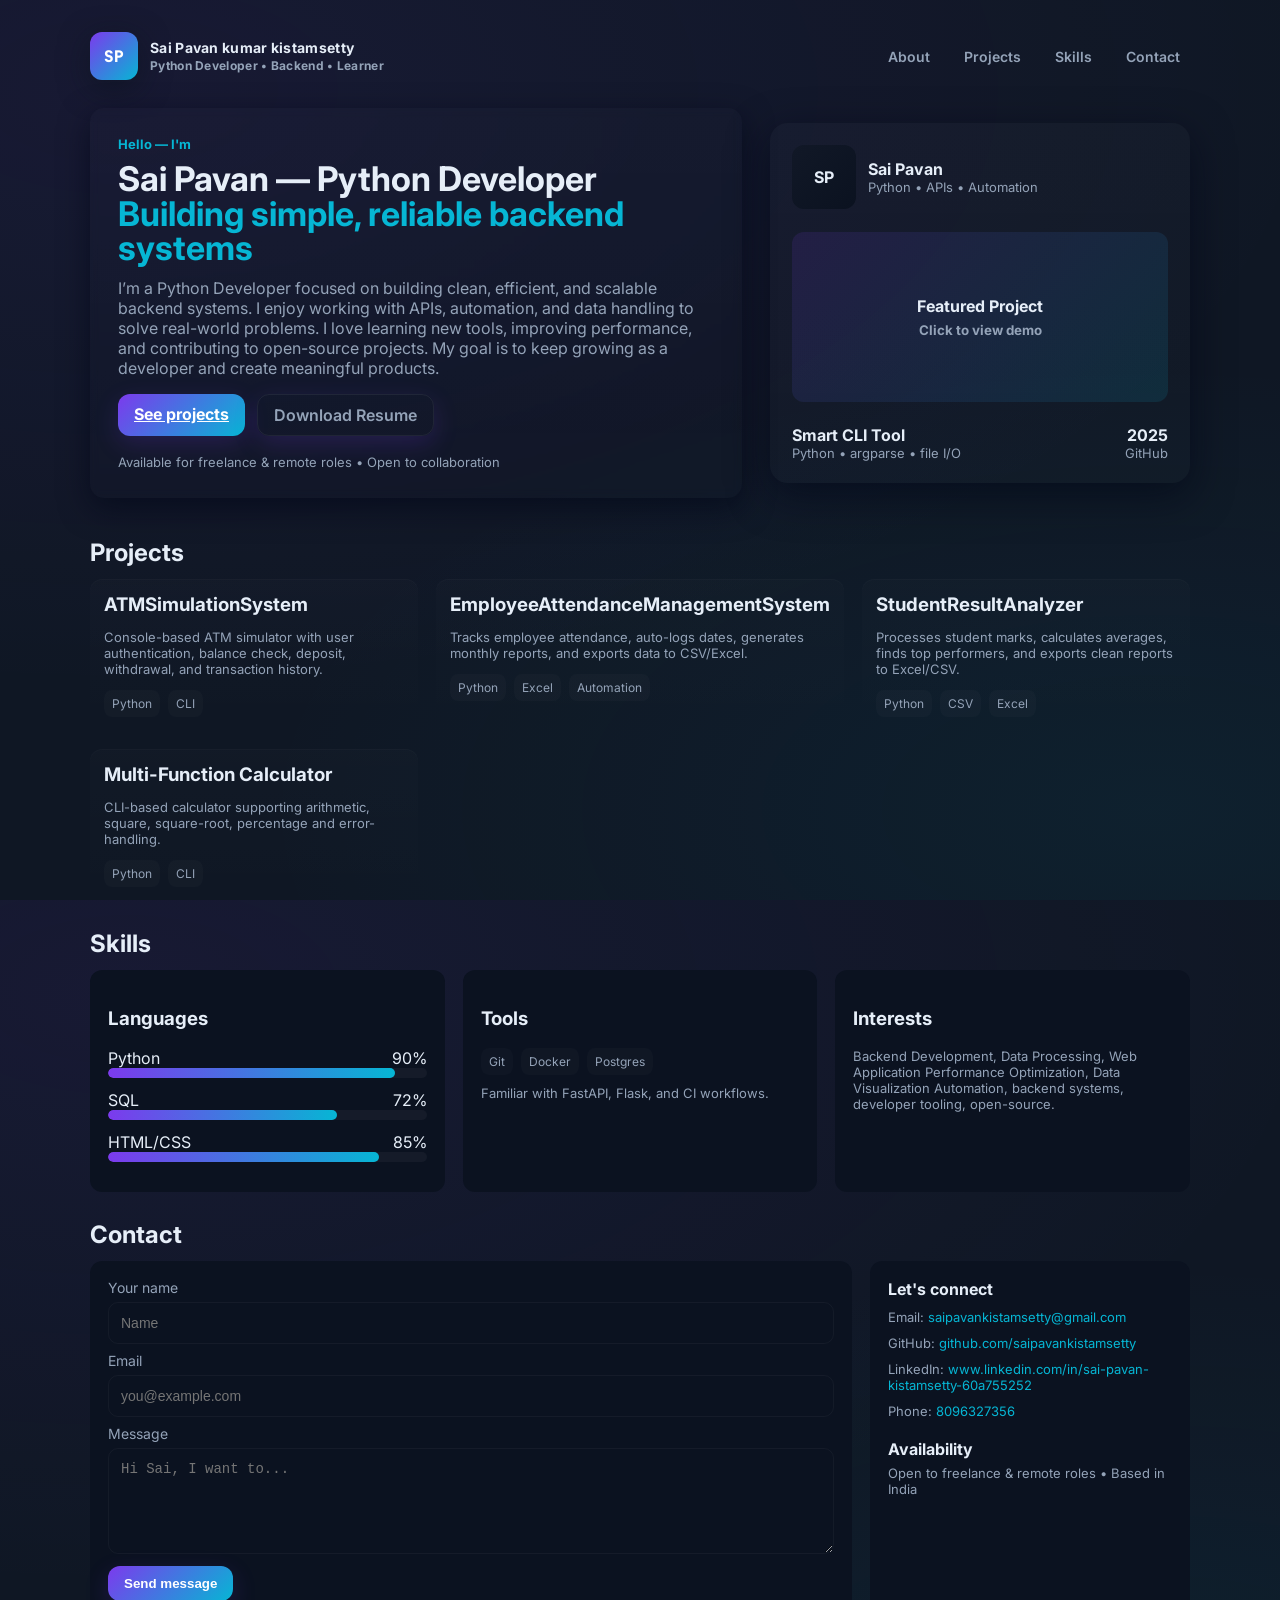
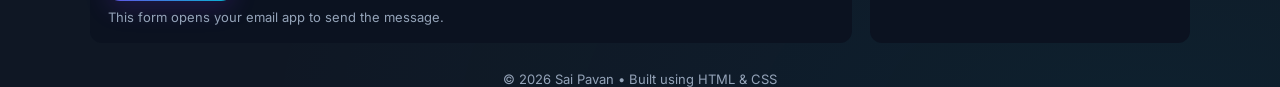
==== index.html @ 2e0694ed "Add files via upload" ====
<!doctype html>
<html lang="en">
<head>
  <meta charset="utf-8" />
  <meta name="viewport" content="width=device-width, initial-scale=1" />
  <title>Sai Pavan kumar kistamsetty — Portfolio</title>
  <meta name="description" content="Portfolio of Sai Pavan — Python developer. Clean, modern one-page HTML/CSS site." />
  <link rel="preconnect" href="https://fonts.googleapis.com">
  <link rel="preconnect" href="https://fonts.gstatic.com" crossorigin>
  <link href="https://fonts.googleapis.com/css2?family=Inter:wght@300;400;600;800&family=JetBrains+Mono:wght@400;700&display=swap" rel="stylesheet">

  <style>
    :root{
      --bg:#0f1724; /* deep navy */
      --card:#0b1220;
      --glass: rgba(255,255,255,0.04);
      --muted: #94a3b8;
      --accent1: #7c3aed; /* purple */
      --accent2: #06b6d4; /* teal */
      --accent-gradient: linear-gradient(135deg,var(--accent1),var(--accent2));
      --radius: 14px;
      --maxw: 1100px;
    }

    *{box-sizing:border-box}
    html,body{height:100%}
    body{
      margin:0;
      font-family: 'Inter', system-ui, -apple-system, 'Segoe UI', Roboto, 'Helvetica Neue', Arial;
      background: radial-gradient(1200px 600px at 10% 10%, rgba(124,58,237,0.08), transparent),
                  radial-gradient(900px 450px at 90% 90%, rgba(6,182,212,0.06), transparent),
                  var(--bg);
      color:#e6eef8;
      -webkit-font-smoothing:antialiased;
      -moz-osx-font-smoothing:grayscale;
      padding:32px 20px;
      display:flex;
      justify-content:center;
    }

    .container{
      width:100%;
      max-width:var(--maxw);
    }

    header{
      display:flex;
      justify-content:space-between;
      align-items:center;
      gap:16px;
      margin-bottom:28px;
    }
    .brand{
      display:flex;align-items:center;gap:12px;font-weight:700;letter-spacing:0.3px;
    }
    .logo{
      width:48px;height:48px;border-radius:12px;background:var(--accent-gradient);
      display:grid;place-items:center;font-weight:800;color:white;
      font-family:'JetBrains Mono';box-shadow:0 8px 30px rgba(12,18,28,0.6);
    }

    nav{display:flex;gap:14px;align-items:center}
    nav a{
      color:var(--muted);text-decoration:none;font-weight:600;font-size:14px;
      padding:8px 10px;border-radius:10px;
    }
    nav a:hover{color:white;background:linear-gradient(180deg, rgba(255,255,255,0.02), rgba(255,255,255,0.01))}

    .hero{
      display:grid;grid-template-columns: 1fr 420px;gap:28px;align-items:center;margin-bottom:40px;
    }

    .hero-left{
      background: linear-gradient(180deg, rgba(255,255,255,0.01), transparent);
      padding:28px;border-radius:var(--radius);backdrop-filter: blur(4px);
      box-shadow: 0 10px 30px rgba(2,6,23,0.6);
    }
    .eyebrow{color:var(--accent2);font-weight:700;font-size:13px;margin-bottom:10px}
    h1{font-size:34px;margin:6px 0 12px;line-height:1.02}
    p.lead{color:var(--muted);margin:0 0 16px}

    .cta{display:flex;gap:12px;margin-top:16px}
    .btn{
      padding:10px 16px;border-radius:12px;border:0;cursor:pointer;font-weight:700;
      background:var(--accent-gradient);color:white;box-shadow:0 8px 24px rgba(124,58,237,0.18);
    }
    .btn.ghost{
      background:transparent;
      border:1px solid rgba(255,255,255,0.06);
      color:var(--muted);
      font-weight:600;
      text-decoration:none;
      display:inline-flex;
      align-items:center;
      justify-content:center;
    }

    /* hero-right: 3D card */
    .card{
      height:360px;border-radius:18px;
      background:linear-gradient(180deg, rgba(255,255,255,0.02), rgba(255,255,255,0.01));
      position:relative;overflow:hidden;padding:22px;
      display:flex;flex-direction:column;justify-content:space-between;
      box-shadow:0 12px 40px rgba(2,6,23,0.6);
      transform-style:preserve-3d;
      transition:transform 0.15s ease-out;
      will-change: transform;
      transform-origin:center;
    }
    .card .top{display:flex;gap:12px;align-items:center}
    .avatar{
      width:64px;height:64px;border-radius:12px;
      background:linear-gradient(135deg,#111827,#0b1220);
      display:grid;place-items:center;font-weight:700
    }
    .small{color:var(--muted);font-size:13px}

    .card .project-thumb{
      height:170px;border-radius:12px;
      background:linear-gradient(135deg, rgba(124,58,237,0.12), rgba(6,182,212,0.12));
      display:flex;align-items:center;justify-content:center;flex-direction:column;font-weight:700;
      cursor:pointer;
    }
    .card .info{display:flex;justify-content:space-between;gap:12px;align-items:center}

    .grid{
      display:grid;grid-template-columns:repeat(3,1fr);gap:18px;margin-bottom:28px
    }
    .panel{background:var(--card);padding:18px;border-radius:12px}
    .projects .project{border-radius:12px;padding:14px;background:linear-gradient(180deg, rgba(255,255,255,0.01), transparent);box-shadow:inset 0 1px 0 rgba(255,255,255,0.02)}
    .project h3{margin:0 0 8px}
    .tags{display:flex;gap:8px;flex-wrap:wrap}
    .tag{padding:6px 8px;border-radius:8px;font-size:12px;background:rgba(255,255,255,0.02);color:var(--muted)}

    .skill{margin-bottom:12px}
    .bar{height:10px;background:rgba(255,255,255,0.04);border-radius:999px;overflow:hidden}
    .bar > span{display:block;height:100%;border-radius:999px;background:linear-gradient(90deg,var(--accent1),var(--accent2));}

    form input, form textarea{
      width:100%;
      padding:12px;
      border-radius:10px;
      background:transparent;
      border:1px solid rgba(255,255,255,0.04);
      color:inherit;font-size:14px
    }
    form label{display:block;margin-bottom:6px;color:var(--muted);font-size:14px}
    form button{margin-top:8px}

    footer{margin-top:22px;color:var(--muted);font-size:13px;text-align:center}

    @media (max-width:980px){
      .hero{grid-template-columns:1fr;}
      .grid{grid-template-columns:repeat(2,1fr)}
    }
    @media (max-width:640px){
      .container{padding:0 6px}
      .grid{grid-template-columns:1fr}
      nav{display:none}
      h1{font-size:28px}
      .card{height:300px}
    }
  </style>
</head>
<body>
  <div class="container">
    <header>
      <div class="brand">
        <div class="logo">SP</div>
        <div>
          <div style="font-size:14px">Sai Pavan kumar kistamsetty</div>
          <div style="font-size:12px;color:var(--muted);margin-top:2px">Python Developer • Backend • Learner</div>
        </div>
      </div>

      <nav>
        <a href="#about">About</a>
        <a href="#projects">Projects</a>
        <a href="#skills">Skills</a>
        <a href="#contact">Contact</a>
      </nav>
    </header>

    <!-- HERO -->
    <section class="hero">
      <div class="hero-left">
        <div class="eyebrow">Hello — I'm</div>
        <h1>
          Sai Pavan — Python Developer<br>
          <span style="color:var(--accent2);font-weight:700">Building simple, reliable backend systems</span>
        </h1>
        <p class="lead">
          I’m a Python Developer focused on building clean, efficient, and scalable backend systems. I enjoy working with APIs, automation, and data handling to solve real-world problems. I love learning new tools, improving performance, and contributing to open-source projects. My goal is to keep growing as a developer and create meaningful products.
        </p>

        <div class="cta">
          <a class="btn" href="#projects">See projects</a>
          <a class="btn ghost" href="resume.pdf" download>Download Resume</a>
        </div>

        <div style="margin-top:18px;color:var(--muted);font-size:13px">
          Available for freelance & remote roles • Open to collaboration
        </div>
      </div> 

      <div class="card" id="parallaxCard" aria-hidden="false">
        <div class="top">
          <div class="avatar">SP</div>
          <div>
            <div style="font-weight:700">Sai Pavan</div>
            <div class="small">Python • APIs • Automation</div>
          </div>
        </div>

        <div class="project-thumb" id="projectThumb">
          Featured Project
          <small style="display:block;margin-top:6px;color:var(--muted)">Click to view demo</small>
        </div>

        <div class="info">
          <div>
            <div style="font-weight:700">Smart CLI Tool</div>
            <div class="small">Python • argparse • file I/O</div>
          </div>
          <div style="text-align:right">
            <div style="font-weight:700">2025</div>
            <div class="small">GitHub</div>
          </div>
        </div>
      </div>
    </section>

    <!-- Projects -->
    <section id="projects" class="projects">
      <h2 style="margin-bottom:12px">Projects</h2>

      <div class="grid">
        <div class="panel project">
          <h3>ATMSimulationSystem</h3>
          <p class="small">
            Console-based ATM simulator with user authentication, balance check, deposit,
            withdrawal, and transaction history.
          </p>
          <div class="tags" style="margin-top:10px">
            <span class="tag">Python</span>
            <span class="tag">CLI</span>
          </div>
        </div>

        <div class="panel project">
          <h3>EmployeeAttendanceManagementSystem</h3>
          <p class="small">
            Tracks employee attendance, auto-logs dates, generates monthly reports,
            and exports data to CSV/Excel.
          </p>
          <div class="tags" style="margin-top:10px">
            <span class="tag">Python</span>
            <span class="tag">Excel</span>
            <span class="tag">Automation</span>
          </div>
        </div>

        <div class="panel project">
          <h3>StudentResultAnalyzer</h3>
          <p class="small">
            Processes student marks, calculates averages, finds top performers,
            and exports clean reports to Excel/CSV.
          </p>
          <div class="tags" style="margin-top:10px">
            <span class="tag">Python</span>
            <span class="tag">CSV</span>
            <span class="tag">Excel</span>
          </div>
        </div>

        <div class="panel project">
          <h3>Multi-Function Calculator</h3>
          <p class="small">
            CLI-based calculator supporting arithmetic, square, square-root,
            percentage and error-handling.
          </p>
          <div class="tags" style="margin-top:10px">
            <span class="tag">Python</span>
            <span class="tag">CLI</span>
          </div>
        </div>
      </div>
    </section>

    <!-- Skills -->
    <section id="skills" style="margin-bottom:20px">
      <h2 style="margin-bottom:12px">Skills</h2>
      <div class="grid" style="grid-template-columns: 1fr 1fr 1fr;">
        <div class="panel">
          <h3>Languages</h3>
          <div style="margin-top:10px">
            <div class="skill">
              <div style="display:flex;justify-content:space-between">
                <div>Python</div><div>90%</div>
              </div>
              <div class="bar"><span style="width:90%"></span></div>
            </div>
            <div class="skill">
              <div style="display:flex;justify-content:space-between">
                <div>SQL</div><div>72%</div>
              </div>
              <div class="bar"><span style="width:72%"></span></div>
            </div>
            <div class="skill">
              <div style="display:flex;justify-content:space-between">
                <div>HTML/CSS</div><div>85%</div>
              </div>
              <div class="bar"><span style="width:85%"></span></div>
            </div>
          </div>
        </div>

        <div class="panel">
          <h3>Tools</h3>
          <div style="margin-top:10px">
            <div class="tags">
              <span class="tag">Git</span>
              <span class="tag">Docker</span>
              <span class="tag">Postgres</span>
            </div>
            <div style="margin-top:10px" class="small">
              Familiar with FastAPI, Flask, and CI workflows.
            </div>
          </div>
        </div>

        <div class="panel">
          <h3>Interests</h3>
          <p class="small">
            Backend Development, Data Processing, Web Application Performance Optimization,
            Data Visualization Automation, backend systems, developer tooling, open-source.
          </p>
        </div>
      </div>
    </section>

    <!-- Contact -->
    <section id="contact">
      <h2 style="margin-bottom:12px">Contact</h2>
      <div class="grid" style="grid-template-columns: 1fr 320px;">
        <div class="panel">
          <form onsubmit="handleContact(event)">
            <label for="name">Your name</label>
            <input id="name" placeholder="Name" required />

            <label for="email" style="margin-top:8px">Email</label>
            <input id="email" type="email" placeholder="you@example.com" required />

            <label for="message" style="margin-top:8px">Message</label>
            <textarea id="message" rows="5" placeholder="Hi Sai, I want to..." required></textarea>

            <button class="btn" type="submit">Send message</button>
            <div id="note" style="margin-top:8px;color:var(--muted);font-size:13px">
              This form opens your email app to send the message.
            </div>
          </form>
        </div>

        <div class="panel" style="display:flex;flex-direction:column;gap:10px;align-items:flex-start">
          <div style="font-weight:700">Let's connect</div>

          <div class="small">
            Email:
            <a id="emailLink" href="mailto:saipavankistamsetty@gmail.com" style="color:var(--accent2);text-decoration:none">
              saipavankistamsetty@gmail.com
            </a>
          </div>

          <div class="small">
            GitHub:
            <a href="https://github.com/saipavankistamsetty" target="_blank" rel="noopener" style="color:var(--accent2);text-decoration:none">
              github.com/saipavankistamsetty
            </a>
          </div>

          <div class="small">
            LinkedIn:
            <a href="https://www.linkedin.com/in/sai-pavan-kistamsetty-60a755252"
               target="_blank"
               rel="noopener"
               style="color:var(--accent2);text-decoration:none">
              www.linkedin.com/in/sai-pavan-kistamsetty-60a755252
            </a>
          </div>

          <div class="small">
            Phone:
            <a href="tel:+918096327356" style="color:var(--accent2);text-decoration:none">
              8096327356
            </a>
          </div>

          <div style="margin-top:10px;width:100%">
            <div style="font-weight:700;margin-bottom:6px">Availability</div>
            <div class="small">Open to freelance & remote roles • Based in India</div>
          </div>
        </div>
      </div>
    </section>

    <footer>
      © <span id="year"></span> Sai Pavan • Built using HTML & CSS
    </footer>
  </div>

  <script>
    const card = document.getElementById('parallaxCard');
    const yearSpan = document.getElementById('year');
    yearSpan.textContent = new Date().getFullYear();

    // 3D PARALLAX EFFECT USING POINTERMOVE (LIKE BACKEND VERSION)
    document.addEventListener('pointermove', (e) => {
      if (!card) return;
      const rect = card.getBoundingClientRect();
      const cx = rect.left + rect.width / 2;
      const cy = rect.top + rect.height / 2;
      const dx = e.clientX - cx;
      const dy = e.clientY - cy;

      const rx = -dy / 40; // rotation x (up/down)
      const ry =  dx / 40; // rotation y (left/right)

      card.style.transform =
        `perspective(900px) rotateX(${rx}deg) rotateY(${ry}deg) translateZ(0)`;
    });

    document.addEventListener('pointerleave', () => {
      if (!card) return;
      card.style.transform =
        'perspective(900px) rotateX(0deg) rotateY(0deg) translateZ(0)';
    });

    // project card -> open ATM project
    const thumb = document.getElementById('projectThumb');
    if (thumb) {
      thumb.addEventListener('click', () => {
        window.open('https://github.com/saipavan-python/ATM-Simulator', '_blank');
      });
    }

    function handleContact(e){
      e.preventDefault();
      const name = document.getElementById('name').value.trim();
      const email = document.getElementById('email').value.trim();
      const message = document.getElementById('message').value.trim();
      const subject = encodeURIComponent(`Contact from portfolio: ${name}`);
      const body = encodeURIComponent(`Name: ${name}\nEmail: ${email}\n\n${message}`);
      window.location.href =
        `mailto:saipavankistamsetty@gmail.com?subject=${subject}&body=${body}`;
    }
  </script>
</body>
</html>
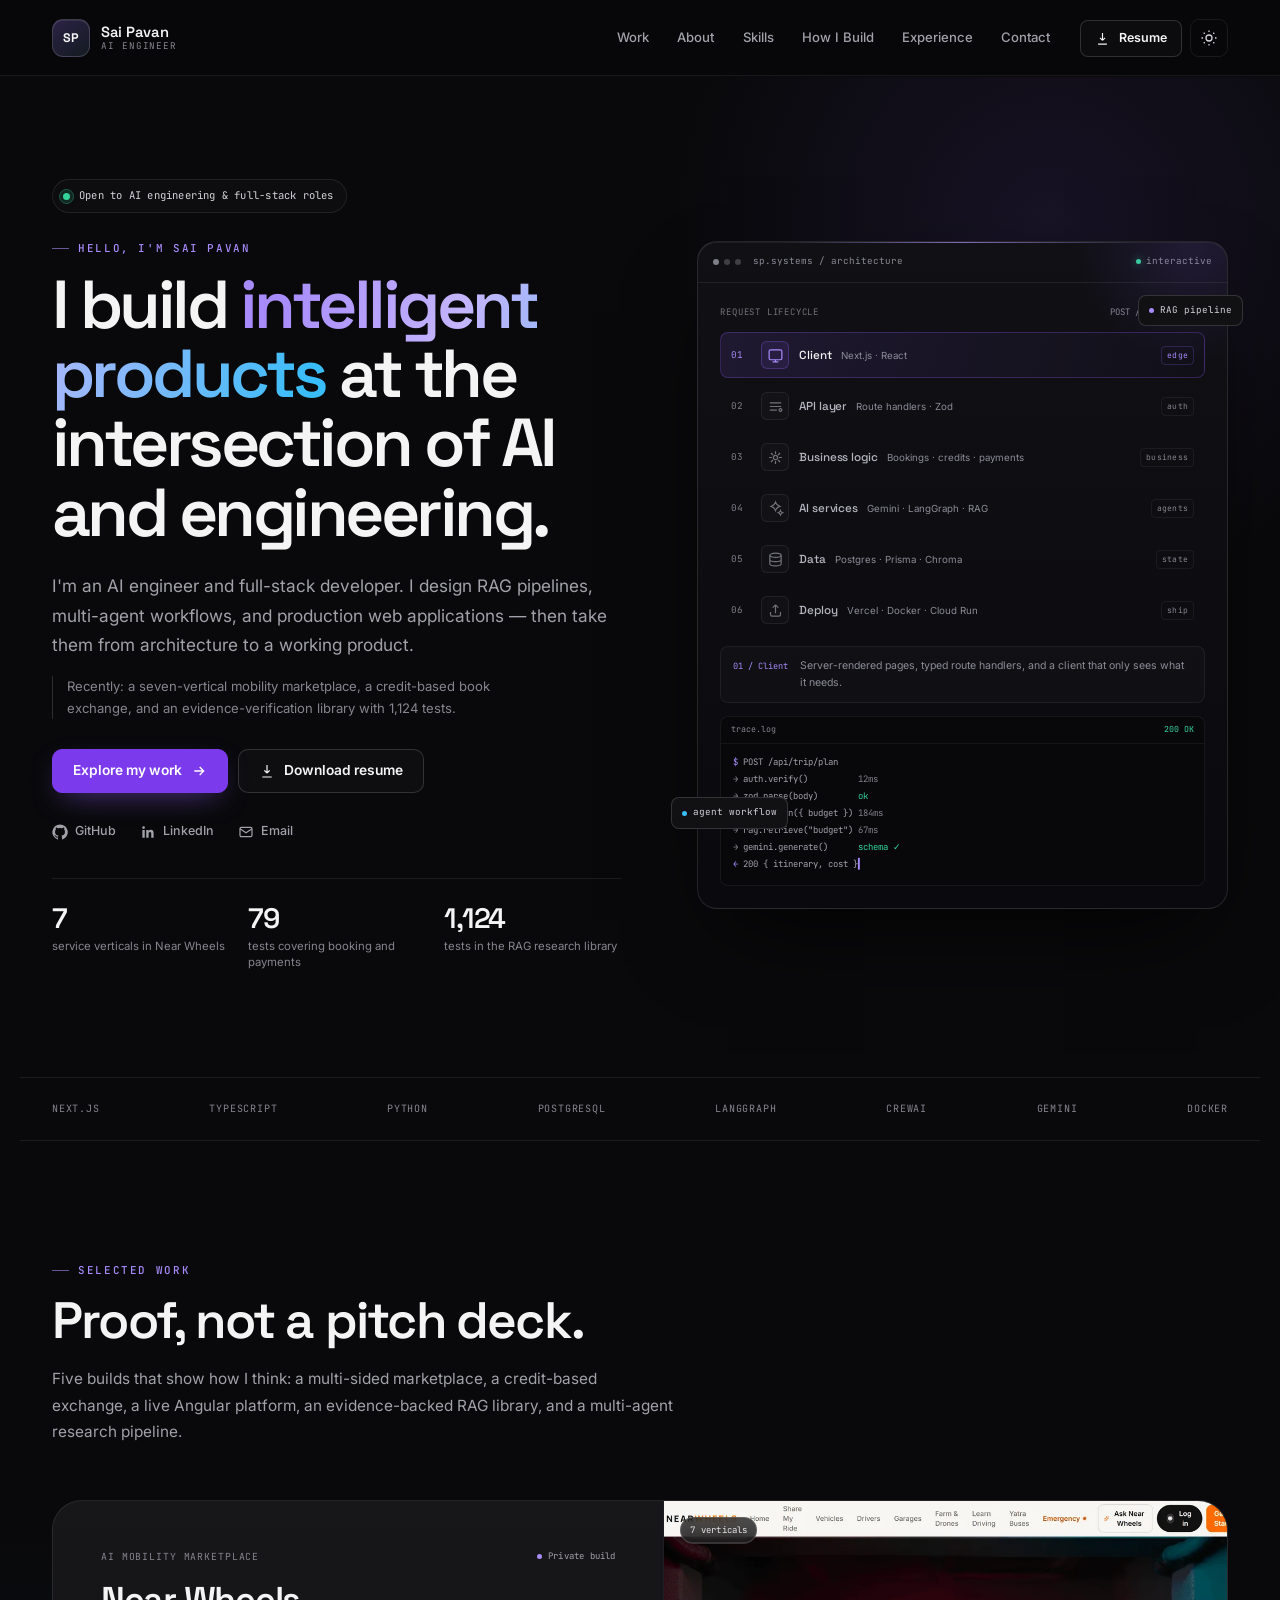
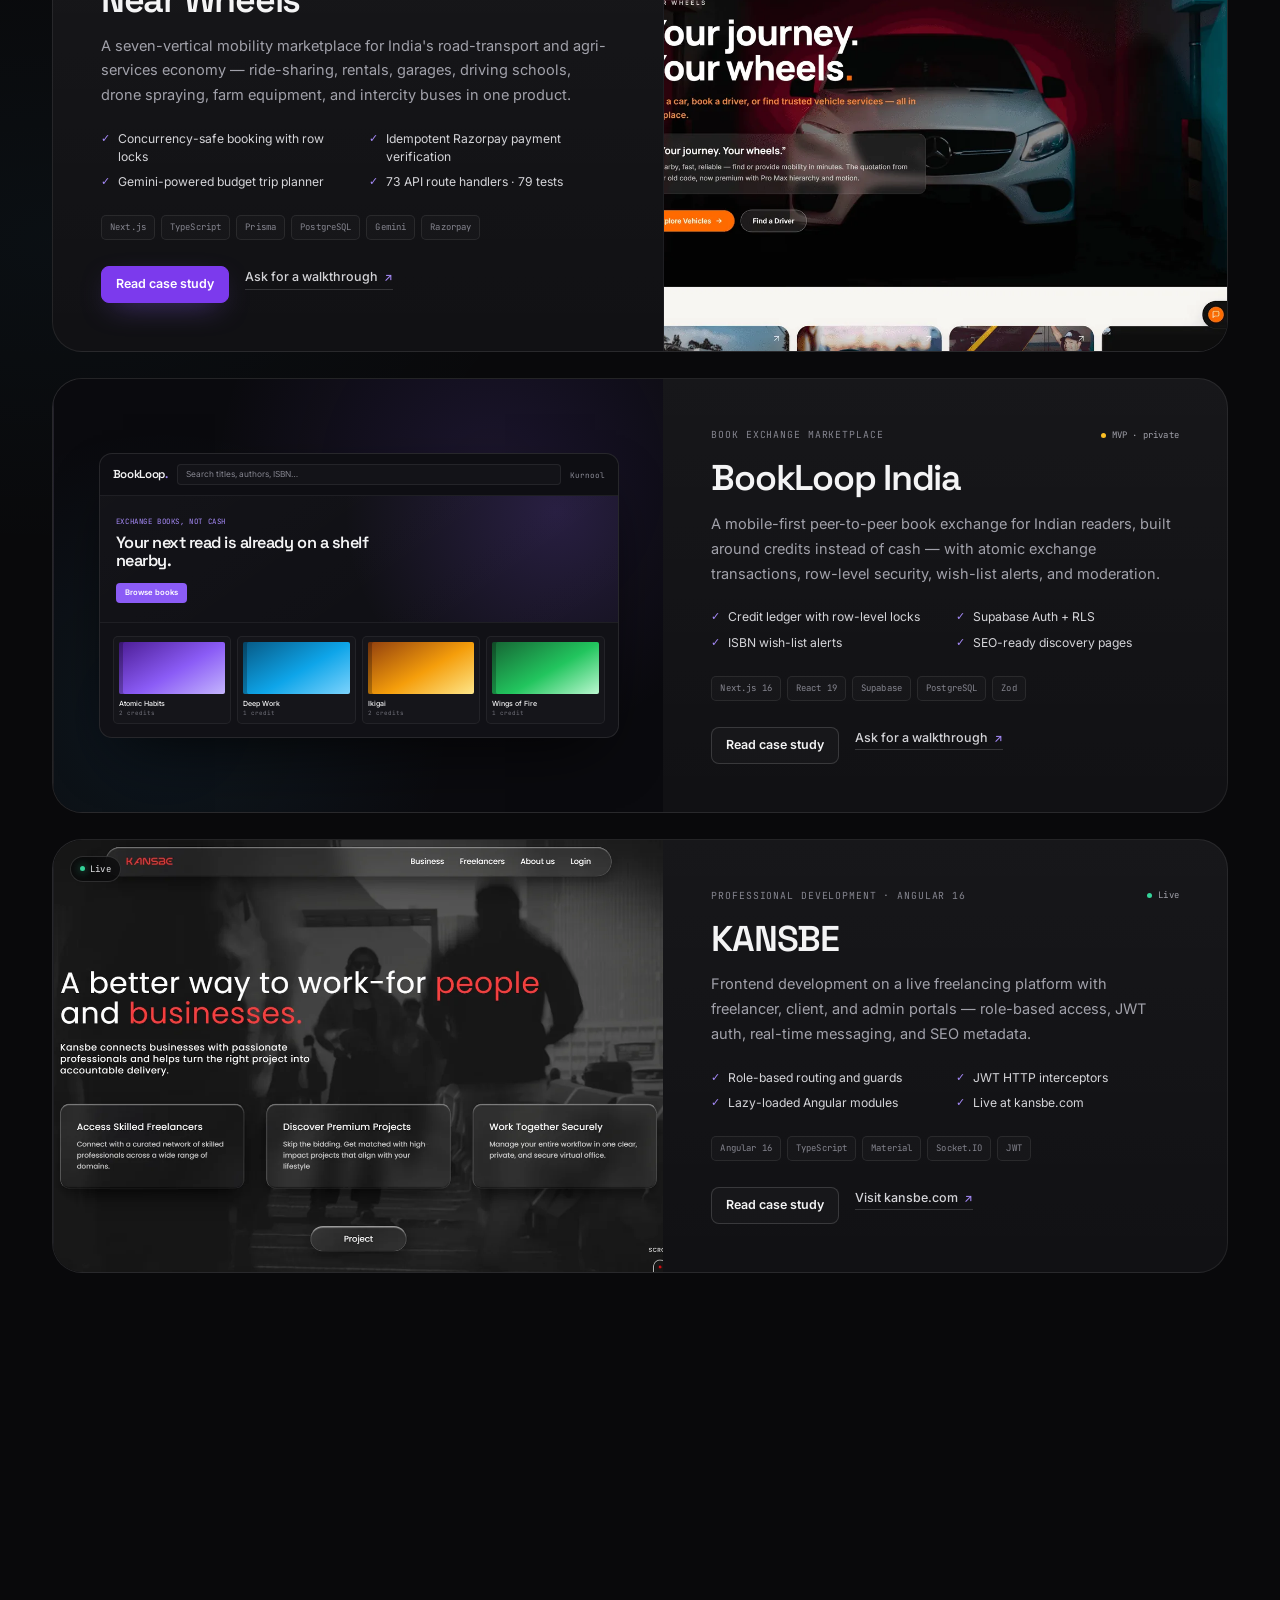
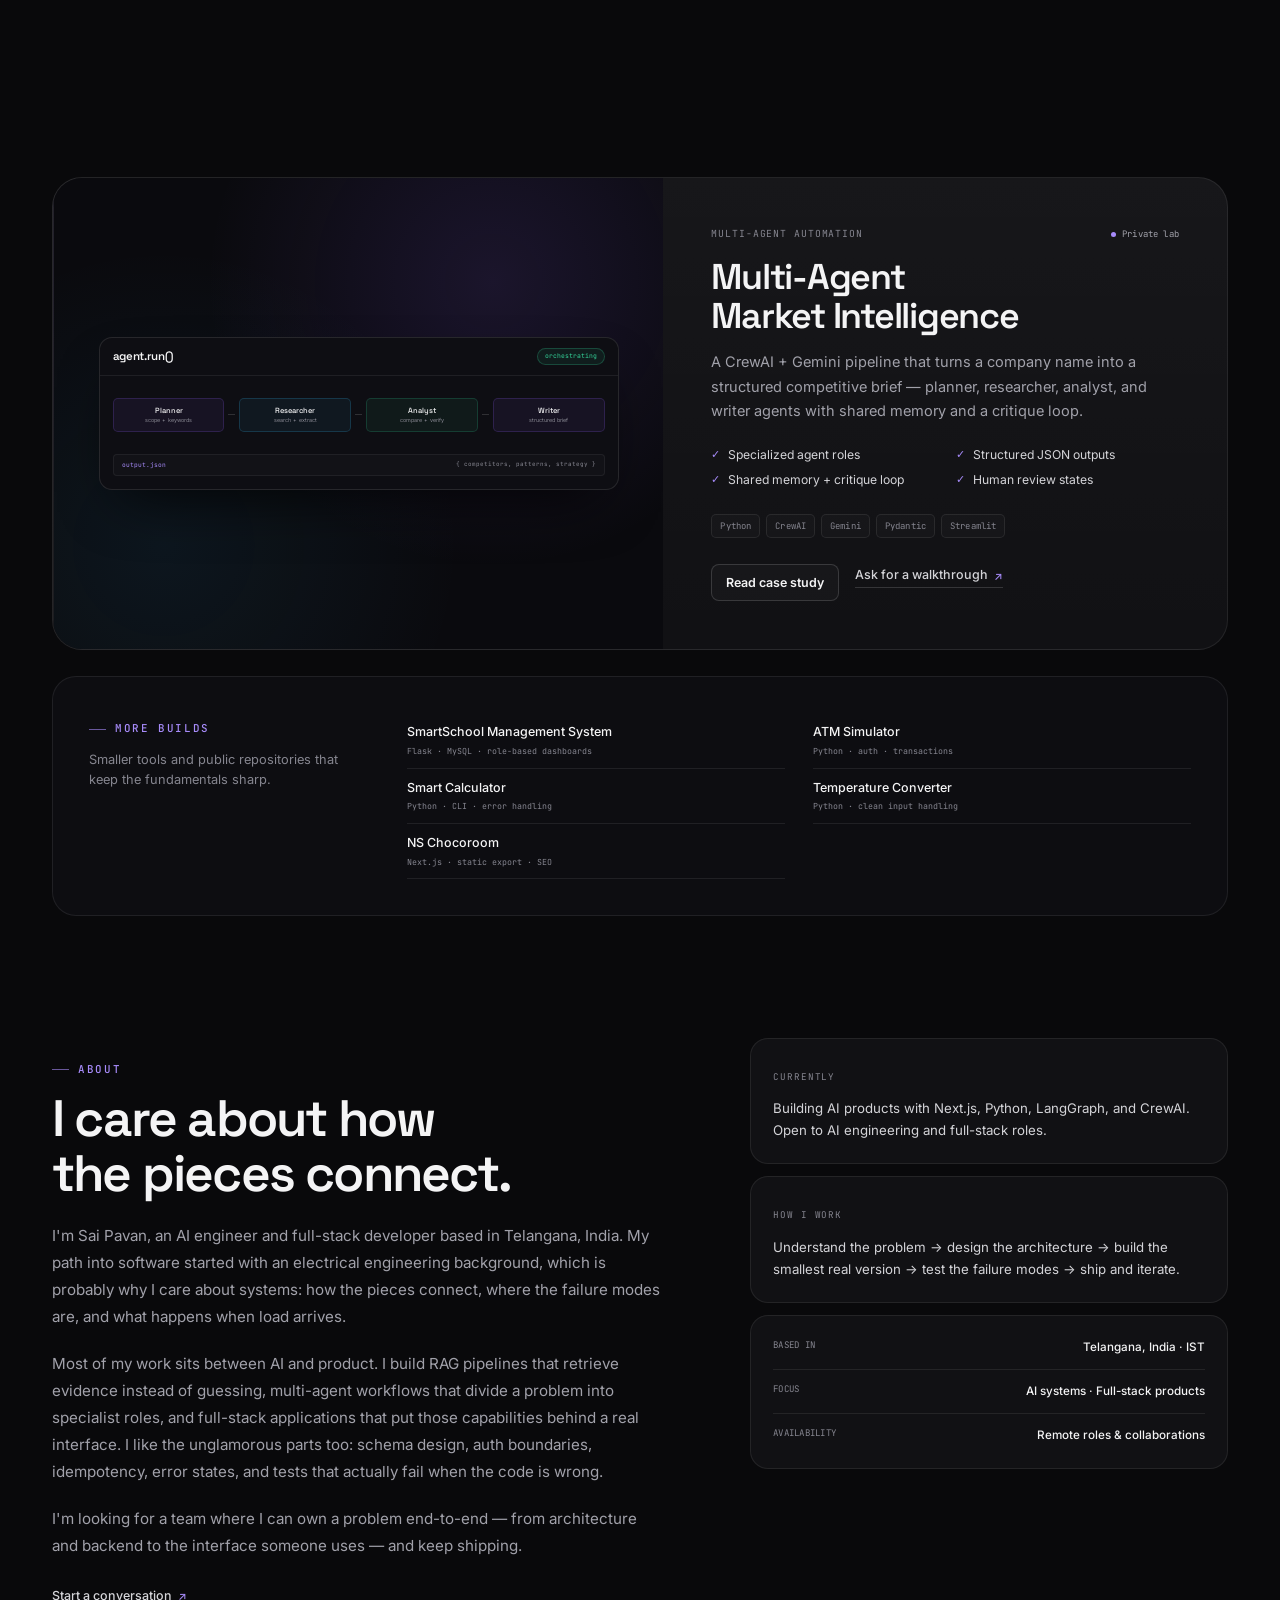
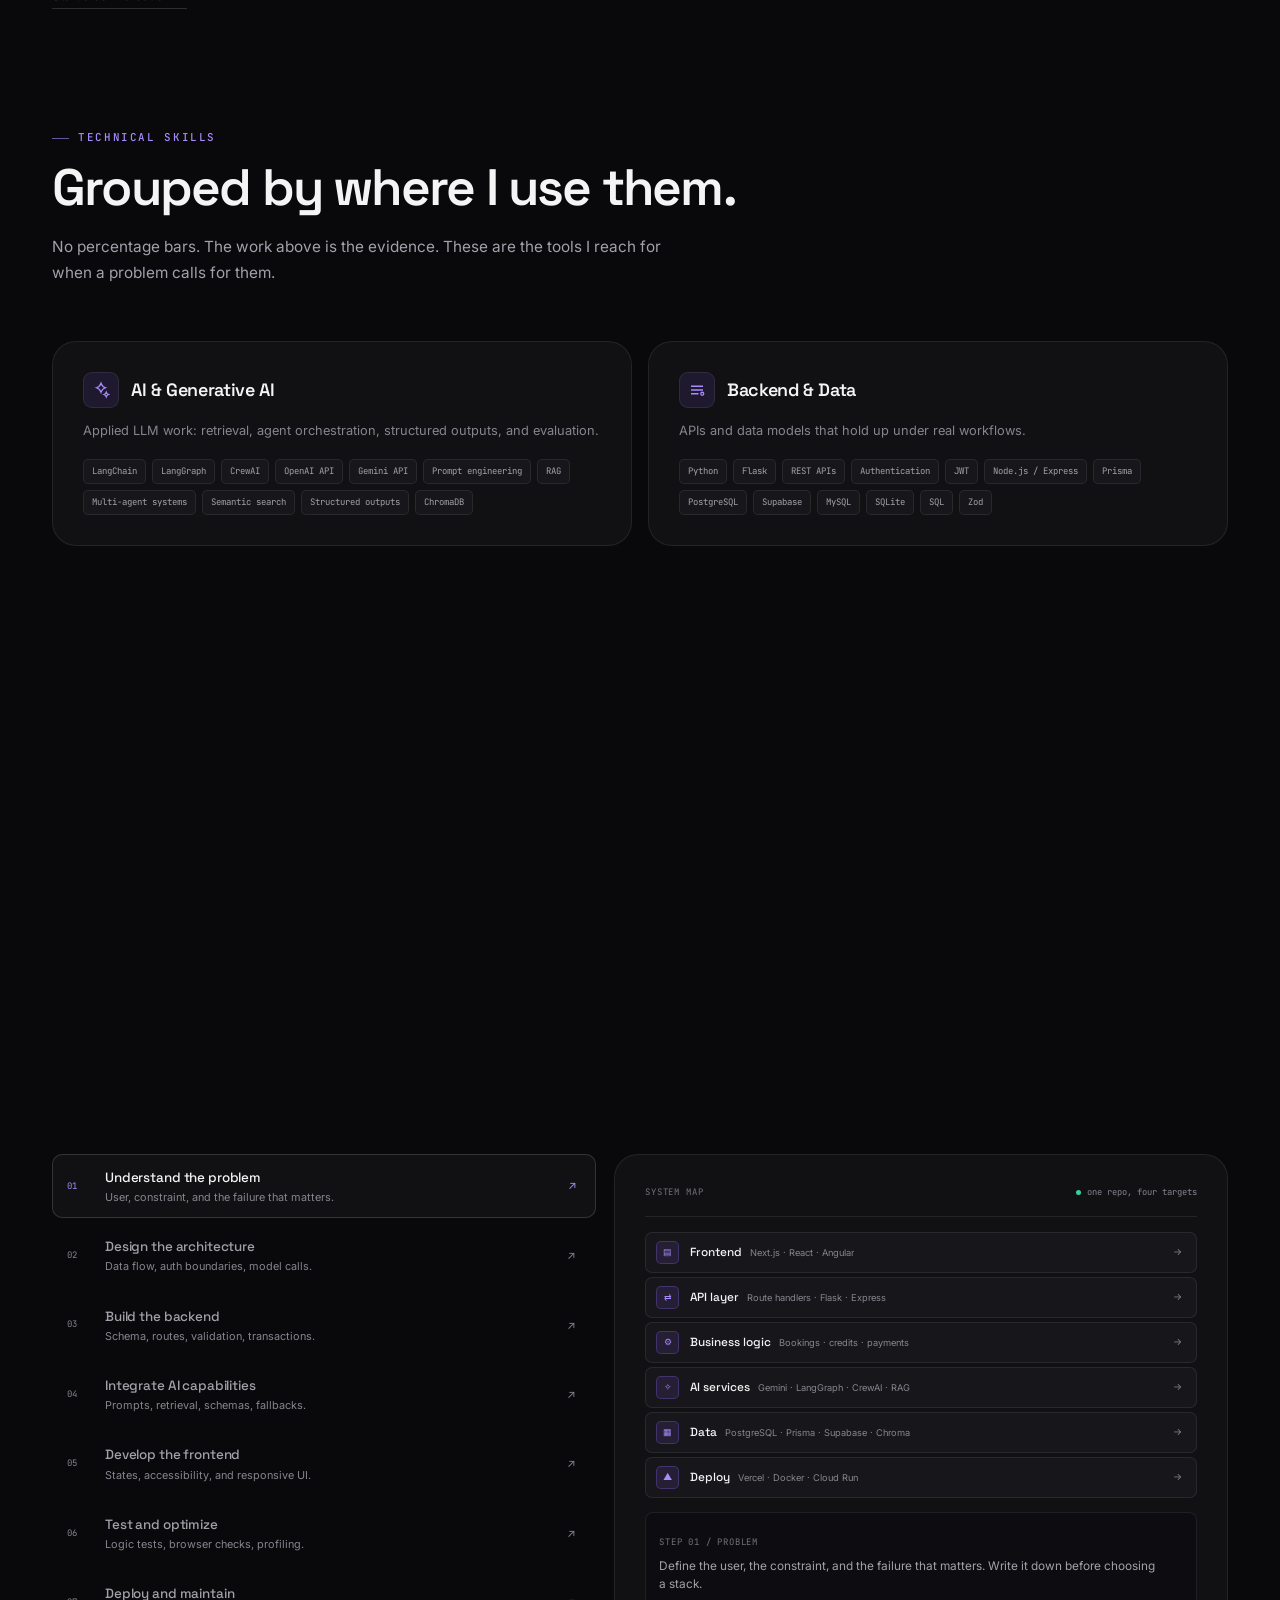
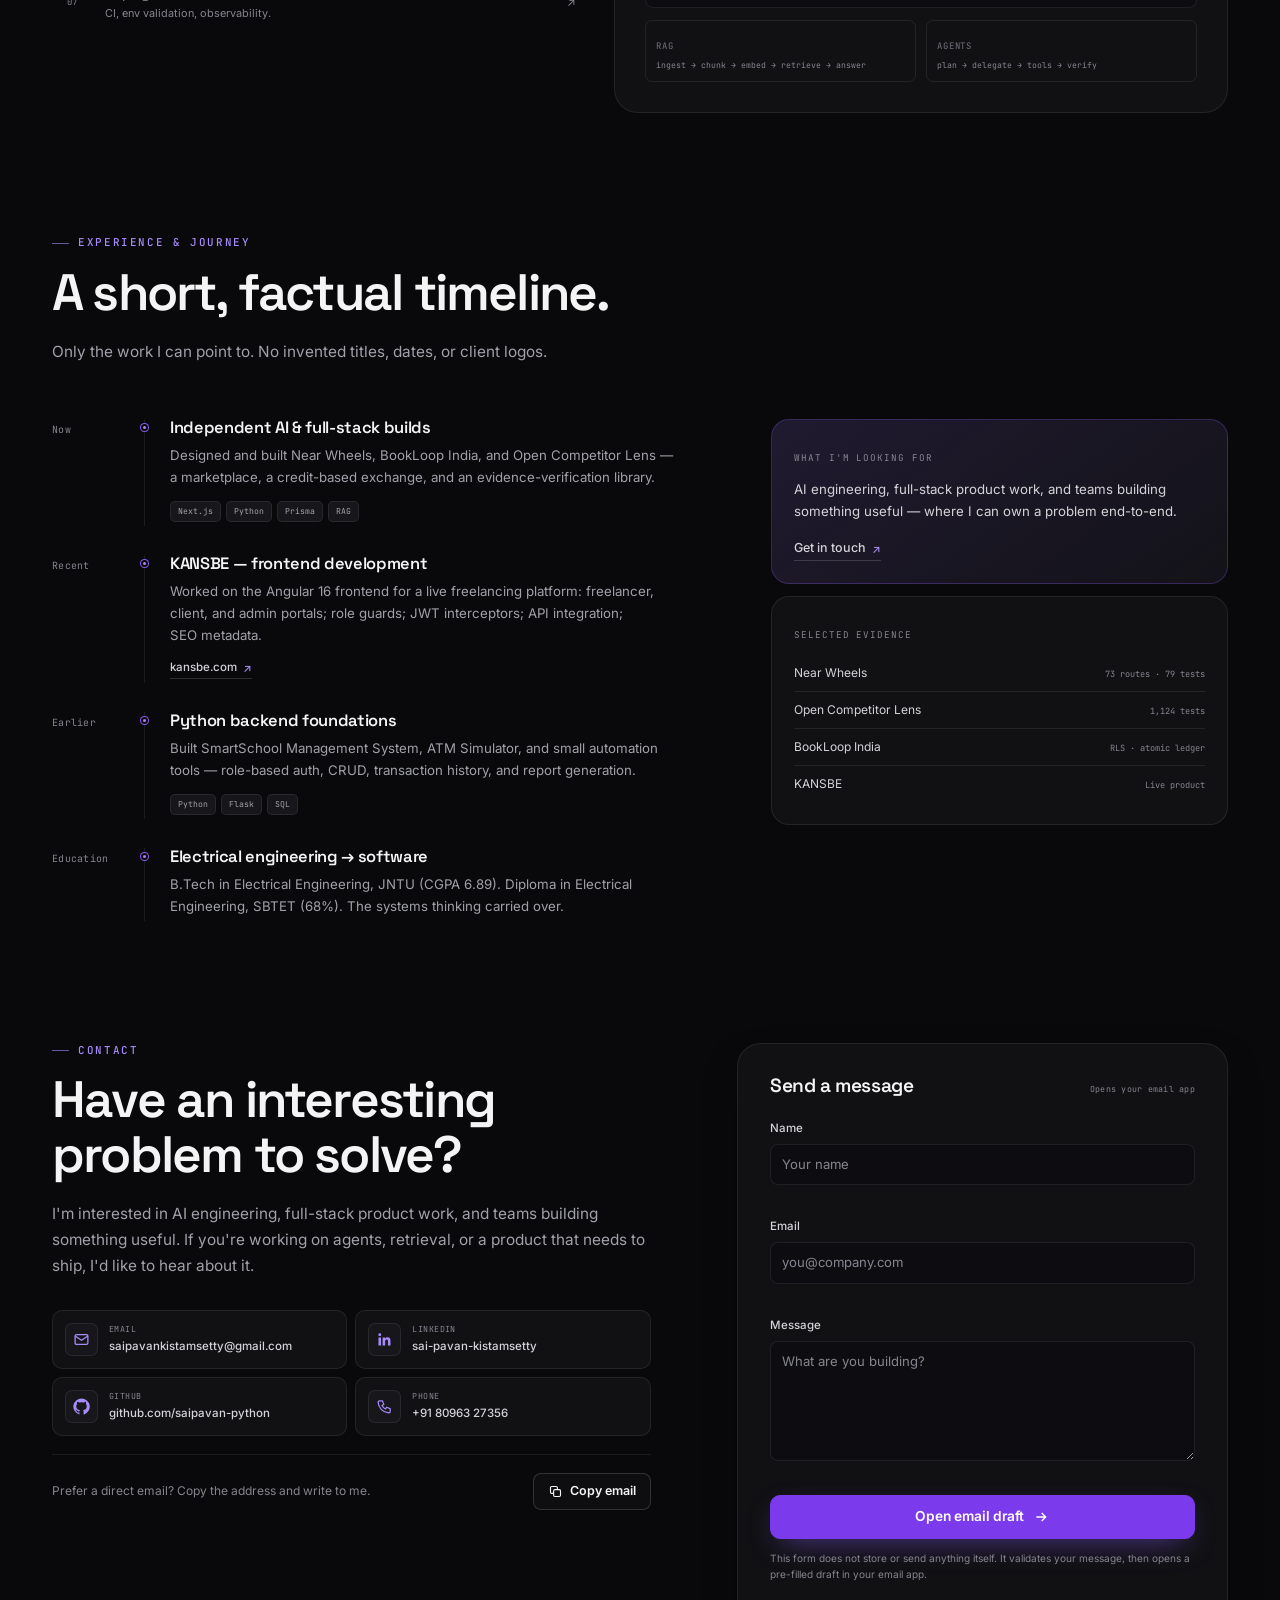
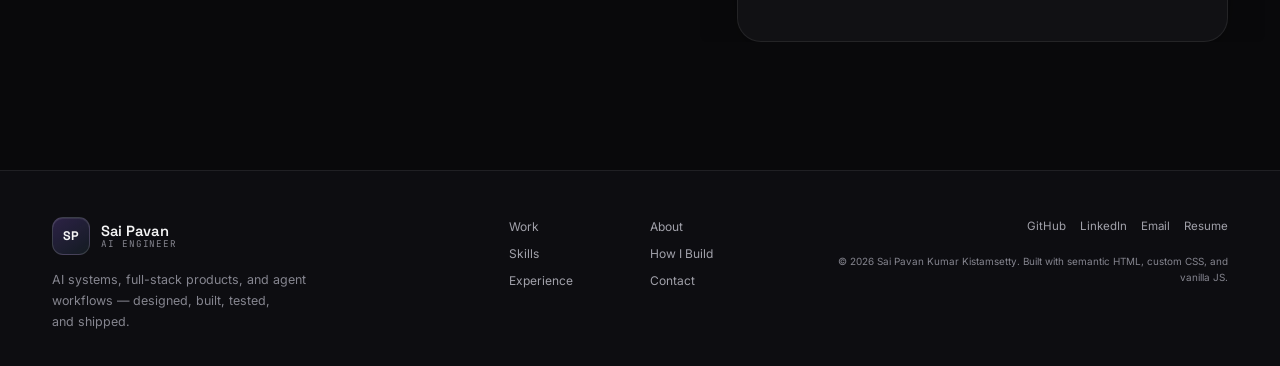
==== commit 44d1f857: "Rebuild portfolio with verified case studies" ====
--- a/index.html
+++ b/index.html
@@ -1,458 +1,1120 @@
-<!doctype html>
-<html lang="en">
-<head>
-  <meta charset="utf-8" />
-  <meta name="viewport" content="width=device-width, initial-scale=1" />
-  <title>Sai Pavan kumar kistamsetty — Portfolio</title>
-  <meta name="description" content="Portfolio of Sai Pavan — Python developer. Clean, modern one-page HTML/CSS site." />
-  <link rel="preconnect" href="https://fonts.googleapis.com">
-  <link rel="preconnect" href="https://fonts.gstatic.com" crossorigin>
-  <link href="https://fonts.googleapis.com/css2?family=Inter:wght@300;400;600;800&family=JetBrains+Mono:wght@400;700&display=swap" rel="stylesheet">
-
-  <style>
-    :root{
-      --bg:#0f1724; /* deep navy */
-      --card:#0b1220;
-      --glass: rgba(255,255,255,0.04);
-      --muted: #94a3b8;
-      --accent1: #7c3aed; /* purple */
-      --accent2: #06b6d4; /* teal */
-      --accent-gradient: linear-gradient(135deg,var(--accent1),var(--accent2));
-      --radius: 14px;
-      --maxw: 1100px;
-    }
-
-    *{box-sizing:border-box}
-    html,body{height:100%}
-    body{
-      margin:0;
-      font-family: 'Inter', system-ui, -apple-system, 'Segoe UI', Roboto, 'Helvetica Neue', Arial;
-      background: radial-gradient(1200px 600px at 10% 10%, rgba(124,58,237,0.08), transparent),
-                  radial-gradient(900px 450px at 90% 90%, rgba(6,182,212,0.06), transparent),
-                  var(--bg);
-      color:#e6eef8;
-      -webkit-font-smoothing:antialiased;
-      -moz-osx-font-smoothing:grayscale;
-      padding:32px 20px;
-      display:flex;
-      justify-content:center;
-    }
-
-    .container{
-      width:100%;
-      max-width:var(--maxw);
-    }
-
-    header{
-      display:flex;
-      justify-content:space-between;
-      align-items:center;
-      gap:16px;
-      margin-bottom:28px;
-    }
-    .brand{
-      display:flex;align-items:center;gap:12px;font-weight:700;letter-spacing:0.3px;
-    }
-    .logo{
-      width:48px;height:48px;border-radius:12px;background:var(--accent-gradient);
-      display:grid;place-items:center;font-weight:800;color:white;
-      font-family:'JetBrains Mono';box-shadow:0 8px 30px rgba(12,18,28,0.6);
-    }
-
-    nav{display:flex;gap:14px;align-items:center}
-    nav a{
-      color:var(--muted);text-decoration:none;font-weight:600;font-size:14px;
-      padding:8px 10px;border-radius:10px;
-    }
-    nav a:hover{color:white;background:linear-gradient(180deg, rgba(255,255,255,0.02), rgba(255,255,255,0.01))}
-
-    .hero{
-      display:grid;grid-template-columns: 1fr 420px;gap:28px;align-items:center;margin-bottom:40px;
-    }
-
-    .hero-left{
-      background: linear-gradient(180deg, rgba(255,255,255,0.01), transparent);
-      padding:28px;border-radius:var(--radius);backdrop-filter: blur(4px);
-      box-shadow: 0 10px 30px rgba(2,6,23,0.6);
-    }
-    .eyebrow{color:var(--accent2);font-weight:700;font-size:13px;margin-bottom:10px}
-    h1{font-size:34px;margin:6px 0 12px;line-height:1.02}
-    p.lead{color:var(--muted);margin:0 0 16px}
-
-    .cta{display:flex;gap:12px;margin-top:16px}
-    .btn{
-      padding:10px 16px;border-radius:12px;border:0;cursor:pointer;font-weight:700;
-      background:var(--accent-gradient);color:white;box-shadow:0 8px 24px rgba(124,58,237,0.18);
-    }
-    .btn.ghost{
-      background:transparent;
-      border:1px solid rgba(255,255,255,0.06);
-      color:var(--muted);
-      font-weight:600;
-      text-decoration:none;
-      display:inline-flex;
-      align-items:center;
-      justify-content:center;
-    }
-
-    /* hero-right: 3D card */
-    .card{
-      height:360px;border-radius:18px;
-      background:linear-gradient(180deg, rgba(255,255,255,0.02), rgba(255,255,255,0.01));
-      position:relative;overflow:hidden;padding:22px;
-      display:flex;flex-direction:column;justify-content:space-between;
-      box-shadow:0 12px 40px rgba(2,6,23,0.6);
-      transform-style:preserve-3d;
-      transition:transform 0.15s ease-out;
-      will-change: transform;
-      transform-origin:center;
-    }
-    .card .top{display:flex;gap:12px;align-items:center}
-    .avatar{
-      width:64px;height:64px;border-radius:12px;
-      background:linear-gradient(135deg,#111827,#0b1220);
-      display:grid;place-items:center;font-weight:700
-    }
-    .small{color:var(--muted);font-size:13px}
-
-    .card .project-thumb{
-      height:170px;border-radius:12px;
-      background:linear-gradient(135deg, rgba(124,58,237,0.12), rgba(6,182,212,0.12));
-      display:flex;align-items:center;justify-content:center;flex-direction:column;font-weight:700;
-      cursor:pointer;
-    }
-    .card .info{display:flex;justify-content:space-between;gap:12px;align-items:center}
-
-    .grid{
-      display:grid;grid-template-columns:repeat(3,1fr);gap:18px;margin-bottom:28px
-    }
-    .panel{background:var(--card);padding:18px;border-radius:12px}
-    .projects .project{border-radius:12px;padding:14px;background:linear-gradient(180deg, rgba(255,255,255,0.01), transparent);box-shadow:inset 0 1px 0 rgba(255,255,255,0.02)}
-    .project h3{margin:0 0 8px}
-    .tags{display:flex;gap:8px;flex-wrap:wrap}
-    .tag{padding:6px 8px;border-radius:8px;font-size:12px;background:rgba(255,255,255,0.02);color:var(--muted)}
-
-    .skill{margin-bottom:12px}
-    .bar{height:10px;background:rgba(255,255,255,0.04);border-radius:999px;overflow:hidden}
-    .bar > span{display:block;height:100%;border-radius:999px;background:linear-gradient(90deg,var(--accent1),var(--accent2));}
-
-    form input, form textarea{
-      width:100%;
-      padding:12px;
-      border-radius:10px;
-      background:transparent;
-      border:1px solid rgba(255,255,255,0.04);
-      color:inherit;font-size:14px
-    }
-    form label{display:block;margin-bottom:6px;color:var(--muted);font-size:14px}
-    form button{margin-top:8px}
-
-    footer{margin-top:22px;color:var(--muted);font-size:13px;text-align:center}
-
-    @media (max-width:980px){
-      .hero{grid-template-columns:1fr;}
-      .grid{grid-template-columns:repeat(2,1fr)}
-    }
-    @media (max-width:640px){
-      .container{padding:0 6px}
-      .grid{grid-template-columns:1fr}
-      nav{display:none}
-      h1{font-size:28px}
-      .card{height:300px}
-    }
-  </style>
-</head>
-<body>
-  <div class="container">
-    <header>
-      <div class="brand">
-        <div class="logo">SP</div>
-        <div>
-          <div style="font-size:14px">Sai Pavan kumar kistamsetty</div>
-          <div style="font-size:12px;color:var(--muted);margin-top:2px">Python Developer • Backend • Learner</div>
-        </div>
-      </div>
-
-      <nav>
-        <a href="#about">About</a>
-        <a href="#projects">Projects</a>
-        <a href="#skills">Skills</a>
-        <a href="#contact">Contact</a>
-      </nav>
-    </header>
-
-    <!-- HERO -->
-    <section class="hero">
-      <div class="hero-left">
-        <div class="eyebrow">Hello — I'm</div>
-        <h1>
-          Sai Pavan — Python Developer<br>
-          <span style="color:var(--accent2);font-weight:700">Building simple, reliable backend systems</span>
-        </h1>
-        <p class="lead">
-          I’m a Python Developer focused on building clean, efficient, and scalable backend systems. I enjoy working with APIs, automation, and data handling to solve real-world problems. I love learning new tools, improving performance, and contributing to open-source projects. My goal is to keep growing as a developer and create meaningful products.
-        </p>
-
-        <div class="cta">
-          <a class="btn" href="#projects">See projects</a>
-          <a class="btn ghost" href="resume.pdf" download>Download Resume</a>
-        </div>
-
-        <div style="margin-top:18px;color:var(--muted);font-size:13px">
-          Available for freelance & remote roles • Open to collaboration
-        </div>
-      </div> 
-
-      <div class="card" id="parallaxCard" aria-hidden="false">
-        <div class="top">
-          <div class="avatar">SP</div>
-          <div>
-            <div style="font-weight:700">Sai Pavan</div>
-            <div class="small">Python • APIs • Automation</div>
-          </div>
-        </div>
-
-        <div class="project-thumb" id="projectThumb">
-          Featured Project
-          <small style="display:block;margin-top:6px;color:var(--muted)">Click to view demo</small>
-        </div>
-
-        <div class="info">
-          <div>
-            <div style="font-weight:700">Smart CLI Tool</div>
-            <div class="small">Python • argparse • file I/O</div>
-          </div>
-          <div style="text-align:right">
-            <div style="font-weight:700">2025</div>
-            <div class="small">GitHub</div>
-          </div>
-        </div>
-      </div>
-    </section>
-
-    <!-- Projects -->
-    <section id="projects" class="projects">
-      <h2 style="margin-bottom:12px">Projects</h2>
-
-      <div class="grid">
-        <div class="panel project">
-          <h3>ATMSimulationSystem</h3>
-          <p class="small">
-            Console-based ATM simulator with user authentication, balance check, deposit,
-            withdrawal, and transaction history.
-          </p>
-          <div class="tags" style="margin-top:10px">
-            <span class="tag">Python</span>
-            <span class="tag">CLI</span>
-          </div>
-        </div>
-
-        <div class="panel project">
-          <h3>EmployeeAttendanceManagementSystem</h3>
-          <p class="small">
-            Tracks employee attendance, auto-logs dates, generates monthly reports,
-            and exports data to CSV/Excel.
-          </p>
-          <div class="tags" style="margin-top:10px">
-            <span class="tag">Python</span>
-            <span class="tag">Excel</span>
-            <span class="tag">Automation</span>
-          </div>
-        </div>
-
-        <div class="panel project">
-          <h3>StudentResultAnalyzer</h3>
-          <p class="small">
-            Processes student marks, calculates averages, finds top performers,
-            and exports clean reports to Excel/CSV.
-          </p>
-          <div class="tags" style="margin-top:10px">
-            <span class="tag">Python</span>
-            <span class="tag">CSV</span>
-            <span class="tag">Excel</span>
-          </div>
-        </div>
-
-        <div class="panel project">
-          <h3>Multi-Function Calculator</h3>
-          <p class="small">
-            CLI-based calculator supporting arithmetic, square, square-root,
-            percentage and error-handling.
-          </p>
-          <div class="tags" style="margin-top:10px">
-            <span class="tag">Python</span>
-            <span class="tag">CLI</span>
-          </div>
-        </div>
-      </div>
-    </section>
-
-    <!-- Skills -->
-    <section id="skills" style="margin-bottom:20px">
-      <h2 style="margin-bottom:12px">Skills</h2>
-      <div class="grid" style="grid-template-columns: 1fr 1fr 1fr;">
-        <div class="panel">
-          <h3>Languages</h3>
-          <div style="margin-top:10px">
-            <div class="skill">
-              <div style="display:flex;justify-content:space-between">
-                <div>Python</div><div>90%</div>
-              </div>
-              <div class="bar"><span style="width:90%"></span></div>
-            </div>
-            <div class="skill">
-              <div style="display:flex;justify-content:space-between">
-                <div>SQL</div><div>72%</div>
-              </div>
-              <div class="bar"><span style="width:72%"></span></div>
-            </div>
-            <div class="skill">
-              <div style="display:flex;justify-content:space-between">
-                <div>HTML/CSS</div><div>85%</div>
-              </div>
-              <div class="bar"><span style="width:85%"></span></div>
-            </div>
-          </div>
-        </div>
-
-        <div class="panel">
-          <h3>Tools</h3>
-          <div style="margin-top:10px">
-            <div class="tags">
-              <span class="tag">Git</span>
-              <span class="tag">Docker</span>
-              <span class="tag">Postgres</span>
-            </div>
-            <div style="margin-top:10px" class="small">
-              Familiar with FastAPI, Flask, and CI workflows.
-            </div>
-          </div>
-        </div>
-
-        <div class="panel">
-          <h3>Interests</h3>
-          <p class="small">
-            Backend Development, Data Processing, Web Application Performance Optimization,
-            Data Visualization Automation, backend systems, developer tooling, open-source.
-          </p>
-        </div>
-      </div>
-    </section>
-
-    <!-- Contact -->
-    <section id="contact">
-      <h2 style="margin-bottom:12px">Contact</h2>
-      <div class="grid" style="grid-template-columns: 1fr 320px;">
-        <div class="panel">
-          <form onsubmit="handleContact(event)">
-            <label for="name">Your name</label>
-            <input id="name" placeholder="Name" required />
-
-            <label for="email" style="margin-top:8px">Email</label>
-            <input id="email" type="email" placeholder="you@example.com" required />
-
-            <label for="message" style="margin-top:8px">Message</label>
-            <textarea id="message" rows="5" placeholder="Hi Sai, I want to..." required></textarea>
-
-            <button class="btn" type="submit">Send message</button>
-            <div id="note" style="margin-top:8px;color:var(--muted);font-size:13px">
-              This form opens your email app to send the message.
-            </div>
-          </form>
-        </div>
-
-        <div class="panel" style="display:flex;flex-direction:column;gap:10px;align-items:flex-start">
-          <div style="font-weight:700">Let's connect</div>
-
-          <div class="small">
-            Email:
-            <a id="emailLink" href="mailto:saipavankistamsetty@gmail.com" style="color:var(--accent2);text-decoration:none">
-              saipavankistamsetty@gmail.com
-            </a>
-          </div>
-
-          <div class="small">
-            GitHub:
-            <a href="https://github.com/saipavankistamsetty" target="_blank" rel="noopener" style="color:var(--accent2);text-decoration:none">
-              github.com/saipavankistamsetty
-            </a>
-          </div>
-
-          <div class="small">
-            LinkedIn:
-            <a href="https://www.linkedin.com/in/sai-pavan-kistamsetty-60a755252"
-               target="_blank"
-               rel="noopener"
-               style="color:var(--accent2);text-decoration:none">
-              www.linkedin.com/in/sai-pavan-kistamsetty-60a755252
-            </a>
-          </div>
-
-          <div class="small">
-            Phone:
-            <a href="tel:+918096327356" style="color:var(--accent2);text-decoration:none">
-              8096327356
-            </a>
-          </div>
-
-          <div style="margin-top:10px;width:100%">
-            <div style="font-weight:700;margin-bottom:6px">Availability</div>
-            <div class="small">Open to freelance & remote roles • Based in India</div>
-          </div>
-        </div>
-      </div>
-    </section>
-
-    <footer>
-      © <span id="year"></span> Sai Pavan • Built using HTML & CSS
-    </footer>
-  </div>
-
-  <script>
-    const card = document.getElementById('parallaxCard');
-    const yearSpan = document.getElementById('year');
-    yearSpan.textContent = new Date().getFullYear();
-
-    // 3D PARALLAX EFFECT USING POINTERMOVE (LIKE BACKEND VERSION)
-    document.addEventListener('pointermove', (e) => {
-      if (!card) return;
-      const rect = card.getBoundingClientRect();
-      const cx = rect.left + rect.width / 2;
-      const cy = rect.top + rect.height / 2;
-      const dx = e.clientX - cx;
-      const dy = e.clientY - cy;
-
-      const rx = -dy / 40; // rotation x (up/down)
-      const ry =  dx / 40; // rotation y (left/right)
-
-      card.style.transform =
-        `perspective(900px) rotateX(${rx}deg) rotateY(${ry}deg) translateZ(0)`;
-    });
-
-    document.addEventListener('pointerleave', () => {
-      if (!card) return;
-      card.style.transform =
-        'perspective(900px) rotateX(0deg) rotateY(0deg) translateZ(0)';
-    });
-
-    // project card -> open ATM project
-    const thumb = document.getElementById('projectThumb');
-    if (thumb) {
-      thumb.addEventListener('click', () => {
-        window.open('https://github.com/saipavan-python/ATM-Simulator', '_blank');
-      });
-    }
-
-    function handleContact(e){
-      e.preventDefault();
-      const name = document.getElementById('name').value.trim();
-      const email = document.getElementById('email').value.trim();
-      const message = document.getElementById('message').value.trim();
-      const subject = encodeURIComponent(`Contact from portfolio: ${name}`);
-      const body = encodeURIComponent(`Name: ${name}\nEmail: ${email}\n\n${message}`);
-      window.location.href =
-        `mailto:saipavankistamsetty@gmail.com?subject=${subject}&body=${body}`;
-    }
-  </script>
-</body>
-</html>
+<!doctype html>
+<html lang="en" data-theme="dark">
+<head>
+  <meta charset="utf-8">
+  <meta name="viewport" content="width=device-width, initial-scale=1">
+  <script>
+    (function () {
+      document.documentElement.classList.add('js');
+      try {
+        var theme = localStorage.getItem('theme') || 'dark';
+        document.documentElement.dataset.theme = theme;
+        document.documentElement.style.colorScheme = theme;
+      } catch (e) {}
+    })();
+  </script>
+
+  <title>Sai Pavan Kumar Kistamsetty — AI Engineer &amp; Full-Stack Developer</title>
+  <meta name="description" content="AI engineer and full-stack developer building RAG pipelines, multi-agent workflows, and production web products with Next.js, Python, PostgreSQL, and Gemini.">
+  <meta name="author" content="Sai Pavan Kumar Kistamsetty">
+  <meta name="robots" content="index, follow, max-image-preview:large">
+  <meta name="theme-color" content="#09090B" id="theme-color">
+  <link rel="canonical" href="https://saipavan-python.github.io/portfolio/">
+
+  <meta property="og:type" content="website">
+  <meta property="og:site_name" content="Sai Pavan Kumar Kistamsetty">
+  <meta property="og:title" content="Sai Pavan Kumar Kistamsetty — AI Engineer &amp; Full-Stack Developer">
+  <meta property="og:description" content="I build intelligent products at the intersection of AI and engineering: RAG pipelines, multi-agent workflows, and production web applications.">
+  <meta property="og:url" content="https://saipavan-python.github.io/portfolio/">
+  <meta property="og:image" content="https://saipavan-python.github.io/portfolio/assets/og.png">
+  <meta property="og:image:width" content="1200">
+  <meta property="og:image:height" content="630">
+  <meta property="og:image:alt" content="Sai Pavan Kumar Kistamsetty — AI Engineer and Full-Stack Developer portfolio">
+
+  <meta name="twitter:card" content="summary_large_image">
+  <meta name="twitter:title" content="Sai Pavan Kumar Kistamsetty — AI Engineer &amp; Full-Stack Developer">
+  <meta name="twitter:description" content="AI systems, full-stack products, and agent workflows — designed, built, tested, and shipped.">
+  <meta name="twitter:image" content="https://saipavan-python.github.io/portfolio/assets/og.png">
+  <meta name="twitter:image:alt" content="Sai Pavan Kumar Kistamsetty portfolio preview">
+
+  <link rel="icon" href="assets/favicon.svg" type="image/svg+xml">
+  <link rel="icon" href="assets/favicon-32.png" sizes="32x32" type="image/png">
+  <link rel="apple-touch-icon" href="assets/apple-touch-icon.png">
+  <link rel="manifest" href="site.webmanifest">
+
+  <link rel="preconnect" href="https://fonts.googleapis.com">
+  <link rel="preconnect" href="https://fonts.gstatic.com" crossorigin>
+  <link href="https://fonts.googleapis.com/css2?family=Inter:wght@400;500;600;700&family=JetBrains+Mono:wght@400;500&family=Space+Grotesk:wght@500;600;700&display=swap" rel="stylesheet">
+  <link rel="stylesheet" href="styles.css">
+
+  <script type="application/ld+json">
+  {
+    "@context": "https://schema.org",
+    "@graph": [
+      {
+        "@type": "Person",
+        "@id": "https://saipavan-python.github.io/portfolio/#person",
+        "name": "Sai Pavan Kumar Kistamsetty",
+        "jobTitle": "AI Engineer and Full-Stack Developer",
+        "description": "AI engineer and full-stack developer building RAG pipelines, multi-agent workflows, and production web applications.",
+        "url": "https://saipavan-python.github.io/portfolio/",
+        "email": "mailto:saipavankistamsetty@gmail.com",
+        "telephone": "+91-8096327356",
+        "address": {
+          "@type": "PostalAddress",
+          "addressRegion": "Telangana",
+          "addressCountry": "IN"
+        },
+        "sameAs": [
+          "https://github.com/saipavan-python",
+          "https://www.linkedin.com/in/sai-pavan-kistamsetty-60a755252"
+        ],
+        "knowsAbout": [
+          "Artificial Intelligence",
+          "Retrieval-Augmented Generation",
+          "Multi-Agent Systems",
+          "LangChain",
+          "LangGraph",
+          "CrewAI",
+          "Python",
+          "Next.js",
+          "React",
+          "TypeScript",
+          "PostgreSQL",
+          "Supabase",
+          "Prisma",
+          "Google Gemini",
+          "OpenAI API"
+        ]
+      },
+      {
+        "@type": "WebSite",
+        "@id": "https://saipavan-python.github.io/portfolio/#website",
+        "url": "https://saipavan-python.github.io/portfolio/",
+        "name": "Sai Pavan Kumar Kistamsetty — Portfolio",
+        "description": "AI engineer and full-stack developer portfolio.",
+        "publisher": { "@id": "https://saipavan-python.github.io/portfolio/#person" },
+        "inLanguage": "en"
+      }
+    ]
+  }
+  </script>
+</head>
+<body>
+  <a class="skip-link" href="#main">Skip to content</a>
+
+  <header class="site-header" id="top">
+    <nav class="nav container" aria-label="Primary navigation">
+      <a class="brand" href="#top" aria-label="Sai Pavan — back to top">
+        <span class="brand-mark" aria-hidden="true">SP</span>
+        <span class="brand-text">
+          <span>Sai Pavan</span>
+          <small>AI Engineer</small>
+        </span>
+      </a>
+
+      <div class="nav-links" role="list">
+        <a href="#work" role="listitem">Work</a>
+        <a href="#about" role="listitem">About</a>
+        <a href="#skills" role="listitem">Skills</a>
+        <a href="#process" role="listitem">How I Build</a>
+        <a href="#experience" role="listitem">Experience</a>
+        <a href="#contact" role="listitem">Contact</a>
+      </div>
+
+      <div class="nav-actions">
+        <a class="btn btn-sm btn-secondary nav-resume" href="resume.pdf" download>
+          <svg aria-hidden="true" viewBox="0 0 24 24" width="15" height="15" fill="none" stroke="currentColor" stroke-width="1.8"><path d="M12 3v12m0 0 4-4m-4 4-4-4M5 21h14"/></svg>
+          Resume
+        </a>
+        <button class="icon-btn theme-toggle" type="button" aria-label="Switch to light theme" data-theme-toggle>
+          <svg class="icon-sun" aria-hidden="true" viewBox="0 0 24 24" width="18" height="18" fill="none" stroke="currentColor" stroke-width="1.7"><circle cx="12" cy="12" r="4"/><path d="M12 2v2m0 16v2M4.93 4.93l1.42 1.42m11.3 11.3 1.42 1.42M2 12h2m16 0h2M4.93 19.07l1.42-1.42m11.3-11.3 1.42-1.42"/></svg>
+          <svg class="icon-moon" aria-hidden="true" viewBox="0 0 24 24" width="18" height="18" fill="none" stroke="currentColor" stroke-width="1.7"><path d="M21 12.8A9 9 0 1 1 11.2 3a7 7 0 0 0 9.8 9.8Z"/></svg>
+        </button>
+        <button class="icon-btn menu-toggle" type="button" aria-expanded="false" aria-controls="mobile-menu" aria-label="Open navigation menu" data-menu-toggle>
+          <svg class="icon-menu" aria-hidden="true" viewBox="0 0 24 24" width="20" height="20" fill="none" stroke="currentColor" stroke-width="1.8"><path d="M4 7h16M4 12h16M4 17h16"/></svg>
+          <svg class="icon-close" aria-hidden="true" viewBox="0 0 24 24" width="20" height="20" fill="none" stroke="currentColor" stroke-width="1.8"><path d="m6 6 12 12M18 6 6 18"/></svg>
+        </button>
+      </div>
+    </nav>
+
+    <div class="mobile-menu" id="mobile-menu" data-mobile-menu>
+      <div class="mobile-menu-inner container">
+        <a href="#work">Work</a>
+        <a href="#about">About</a>
+        <a href="#skills">Skills</a>
+        <a href="#process">How I Build</a>
+        <a href="#experience">Experience</a>
+        <a href="#contact">Contact</a>
+        <a class="mobile-resume" href="resume.pdf" download>Download resume <span aria-hidden="true">↓</span></a>
+      </div>
+    </div>
+  </header>
+
+  <main id="main">
+    <div class="page-glow" aria-hidden="true"></div>
+
+    <section class="hero container" aria-labelledby="hero-title">
+      <div class="hero-copy">
+        <div class="status-pill">
+          <span class="status-dot" aria-hidden="true"></span>
+          Open to AI engineering &amp; full-stack roles
+        </div>
+        <p class="eyebrow">Hello, I'm Sai Pavan</p>
+        <h1 id="hero-title">I build <span class="gradient-text">intelligent products</span> at the intersection of AI and engineering.</h1>
+        <p class="hero-lead">I'm an AI engineer and full-stack developer. I design RAG pipelines, multi-agent workflows, and production web applications — then take them from architecture to a working product.</p>
+        <p class="hero-note">Recently: a seven-vertical mobility marketplace, a credit-based book exchange, and an evidence-verification library with 1,124 tests.</p>
+
+        <div class="hero-actions">
+          <a class="btn btn-primary" href="#work">
+            Explore my work
+            <svg aria-hidden="true" viewBox="0 0 24 24" width="16" height="16" fill="none" stroke="currentColor" stroke-width="2"><path d="M5 12h14m-6-6 6 6-6 6"/></svg>
+          </a>
+          <a class="btn btn-secondary" href="resume.pdf" download>
+            <svg aria-hidden="true" viewBox="0 0 24 24" width="16" height="16" fill="none" stroke="currentColor" stroke-width="1.8"><path d="M12 3v12m0 0 4-4m-4 4-4-4M5 21h14"/></svg>
+            Download resume
+          </a>
+        </div>
+
+        <div class="hero-socials" aria-label="Social links">
+          <a href="https://github.com/saipavan-python" target="_blank" rel="noopener noreferrer">
+            <svg aria-hidden="true" viewBox="0 0 24 24" width="16" height="16" fill="currentColor"><path d="M12 .7a11.5 11.5 0 0 0-3.64 22.41c.58.1.79-.25.79-.56v-2.17c-3.23.7-3.91-1.37-3.91-1.37-.53-1.34-1.29-1.7-1.29-1.7-1.05-.72.08-.7.08-.7 1.16.08 1.78 1.2 1.78 1.2 1.03 1.77 2.7 1.26 3.36.96.1-.75.4-1.26.73-1.55-2.58-.29-5.29-1.29-5.29-5.75 0-1.27.45-2.31 1.2-3.12-.12-.29-.52-1.47.11-3.06 0 0 .98-.31 3.2 1.19a11 11 0 0 1 5.82 0c2.22-1.5 3.2-1.19 3.2-1.19.63 1.59.23 2.77.11 3.06.75.81 1.2 1.85 1.2 3.12 0 4.47-2.72 5.46-5.3 5.74.42.36.79 1.07.79 2.16v3.2c0 .31.21.67.8.56A11.5 11.5 0 0 0 12 .7Z"/></svg>
+            GitHub
+          </a>
+          <a href="https://www.linkedin.com/in/sai-pavan-kistamsetty-60a755252" target="_blank" rel="noopener noreferrer">
+            <svg aria-hidden="true" viewBox="0 0 24 24" width="16" height="16" fill="currentColor"><path d="M20.45 20.45h-3.55v-5.57c0-1.33-.03-3.04-1.85-3.04-1.86 0-2.14 1.45-2.14 2.95v5.66H9.35V9h3.41v1.56h.05c.47-.9 1.63-1.85 3.36-1.85 3.6 0 4.27 2.37 4.27 5.45v6.29ZM5.34 7.43a2.06 2.06 0 1 1 0-4.12 2.06 2.06 0 0 1 0 4.12ZM7.12 20.45H3.55V9h3.57v11.45Z"/></svg>
+            LinkedIn
+          </a>
+          <a href="mailto:saipavankistamsetty@gmail.com">
+            <svg aria-hidden="true" viewBox="0 0 24 24" width="16" height="16" fill="none" stroke="currentColor" stroke-width="1.8"><rect x="3" y="5" width="18" height="14" rx="2"/><path d="m3 7 9 6 9-6"/></svg>
+            Email
+          </a>
+        </div>
+
+        <dl class="hero-stats">
+          <div>
+            <dt>7</dt>
+            <dd>service verticals in Near Wheels</dd>
+          </div>
+          <div>
+            <dt>79</dt>
+            <dd>tests covering booking and payments</dd>
+          </div>
+          <div>
+            <dt>1,124</dt>
+            <dd>tests in the RAG research library</dd>
+          </div>
+        </dl>
+      </div>
+
+      <div class="hero-visual">
+        <div class="system-card" data-system-map>
+          <div class="system-chrome">
+            <div class="traffic-lights" aria-hidden="true"><i></i><i></i><i></i></div>
+            <span class="system-path">sp.systems / architecture</span>
+            <span class="system-live"><i aria-hidden="true"></i> interactive</span>
+          </div>
+
+          <div class="system-body">
+            <div class="system-heading">
+              <span class="mono-muted">REQUEST LIFECYCLE</span>
+              <span class="mono-muted">POST /api/trip/plan</span>
+            </div>
+
+            <div class="flow" role="group" aria-label="System architecture layers">
+              <button class="flow-row is-active" type="button" data-node="client" data-detail="Server-rendered pages, typed route handlers, and a client that only sees what it needs." data-label="Client">
+                <span class="flow-index">01</span>
+                <span class="flow-icon" aria-hidden="true">
+                  <svg viewBox="0 0 24 24" width="17" height="17" fill="none" stroke="currentColor" stroke-width="1.7"><rect x="3" y="4" width="18" height="14" rx="2"/><path d="M8 21h8M12 18v3"/></svg>
+                </span>
+                <span class="flow-copy"><b>Client</b><small>Next.js · React</small></span>
+                <span class="flow-tag">edge</span>
+              </button>
+
+              <button class="flow-row" type="button" data-node="api" data-detail="Auth, validation, rate limits, and idempotency live at the boundary — not in the UI." data-label="API layer">
+                <span class="flow-index">02</span>
+                <span class="flow-icon" aria-hidden="true">
+                  <svg viewBox="0 0 24 24" width="17" height="17" fill="none" stroke="currentColor" stroke-width="1.7"><path d="M4 7h16M4 12h16M4 17h10"/><circle cx="19" cy="17" r="2"/></svg>
+                </span>
+                <span class="flow-copy"><b>API layer</b><small>Route handlers · Zod</small></span>
+                <span class="flow-tag">auth</span>
+              </button>
+
+              <button class="flow-row" type="button" data-node="logic" data-detail="Concurrency-safe transactions, server-computed totals, and payment webhooks that can be replayed safely." data-label="Business logic">
+                <span class="flow-index">03</span>
+                <span class="flow-icon" aria-hidden="true">
+                  <svg viewBox="0 0 24 24" width="17" height="17" fill="none" stroke="currentColor" stroke-width="1.7"><path d="M12 3v4m0 10v4M3 12h4m10 0h4M5.6 5.6l2.8 2.8m7.2 7.2 2.8 2.8m0-12.8-2.8 2.8M8.4 15.6l-2.8 2.8"/><circle cx="12" cy="12" r="3"/></svg>
+                </span>
+                <span class="flow-copy"><b>Business logic</b><small>Bookings · credits · payments</small></span>
+                <span class="flow-tag">business</span>
+              </button>
+
+              <button class="flow-row" type="button" data-node="ai" data-detail="AI is a service layer: retrieval, prompts, structured outputs, and a fallback path when the model is wrong or unavailable." data-label="AI services">
+                <span class="flow-index">04</span>
+                <span class="flow-icon" aria-hidden="true">
+                  <svg viewBox="0 0 24 24" width="17" height="17" fill="none" stroke="currentColor" stroke-width="1.7"><path d="M12 3c1.2 3.7 2.3 4.8 6 6-3.7 1.2-4.8 2.3-6 6-1.2-3.7-2.3-4.8-6-6 3.7-1.2 4.8-2.3 6-6Z"/><path d="M19 15c.6 1.8 1.2 2.4 3 3-1.8.6-2.4 1.2-3 3-.6-1.8-1.2-2.4-3-3 1.8-.6 2.4-1.2 3-3Z"/></svg>
+                </span>
+                <span class="flow-copy"><b>AI services</b><small>Gemini · LangGraph · RAG</small></span>
+                <span class="flow-tag">agents</span>
+              </button>
+
+              <button class="flow-row" type="button" data-node="data" data-detail="Relational integrity for bookings and credits; vector retrieval for evidence-backed answers." data-label="Data layer">
+                <span class="flow-index">05</span>
+                <span class="flow-icon" aria-hidden="true">
+                  <svg viewBox="0 0 24 24" width="17" height="17" fill="none" stroke="currentColor" stroke-width="1.7"><ellipse cx="12" cy="6" rx="8" ry="3"/><path d="M4 6v6c0 1.7 3.6 3 8 3s8-1.3 8-3V6M4 12v6c0 1.7 3.6 3 8 3s8-1.3 8-3v-6"/></svg>
+                </span>
+                <span class="flow-copy"><b>Data</b><small>Postgres · Prisma · Chroma</small></span>
+                <span class="flow-tag">state</span>
+              </button>
+
+              <button class="flow-row" type="button" data-node="deploy" data-detail="The same repo builds locally, in CI, and on the deploy target — with environment validation and a repeatable path to production." data-label="Deployment">
+                <span class="flow-index">06</span>
+                <span class="flow-icon" aria-hidden="true">
+                  <svg viewBox="0 0 24 24" width="17" height="17" fill="none" stroke="currentColor" stroke-width="1.7"><path d="M12 16V4m0 0 4 4m-4-4L8 8"/><path d="M5 14v4a2 2 0 0 0 2 2h10a2 2 0 0 0 2-2v-4"/></svg>
+                </span>
+                <span class="flow-copy"><b>Deploy</b><small>Vercel · Docker · Cloud Run</small></span>
+                <span class="flow-tag">ship</span>
+              </button>
+            </div>
+
+            <div class="system-detail" aria-live="polite">
+              <span class="system-detail-label" data-detail-label>01 / Client</span>
+              <p data-detail-text>Server-rendered pages, typed route handlers, and a client that only sees what it needs.</p>
+            </div>
+
+            <div class="terminal" aria-hidden="true">
+              <div class="terminal-bar">
+                <span>trace.log</span>
+                <span class="terminal-status">200 OK</span>
+              </div>
+              <pre><span class="t-prompt">$</span> POST /api/trip/plan
+<span class="t-arrow">→</span> auth.verify()          <span class="t-time">12ms</span>
+<span class="t-arrow">→</span> zod.parse(body)        <span class="t-ok">ok</span>
+<span class="t-arrow">→</span> agent.plan({ budget }) <span class="t-time">184ms</span>
+<span class="t-arrow">→</span> rag.retrieve("budget") <span class="t-time">67ms</span>
+<span class="t-arrow">→</span> gemini.generate()      <span class="t-ok">schema ✓</span>
+<span class="t-prompt">←</span> 200 { itinerary, cost }<span class="cursor" aria-hidden="true">▍</span></pre>
+            </div>
+          </div>
+        </div>
+
+        <div class="floating-note floating-note-a" aria-hidden="true">
+          <span class="dot"></span> RAG pipeline
+        </div>
+        <div class="floating-note floating-note-b" aria-hidden="true">
+          <span class="dot dot-blue"></span> agent workflow
+        </div>
+      </div>
+    </section>
+
+    <div class="stack-strip container" aria-label="Core technologies">
+      <span>Next.js</span><span>TypeScript</span><span>Python</span><span>PostgreSQL</span><span>LangGraph</span><span>CrewAI</span><span>Gemini</span><span>Docker</span>
+    </div>
+
+    <section class="section container" id="work" aria-labelledby="work-title">
+      <div class="section-head reveal">
+        <p class="eyebrow">Selected work</p>
+        <h2 id="work-title">Proof, not a pitch deck.</h2>
+        <p class="section-lead">Five builds that show how I think: a multi-sided marketplace, a credit-based exchange, a live Angular platform, an evidence-backed RAG library, and a multi-agent research pipeline.</p>
+      </div>
+
+      <div class="projects">
+        <article class="project project-featured reveal">
+          <div class="project-content">
+            <div class="project-topline">
+              <span class="project-category">AI mobility marketplace</span>
+              <span class="project-status"><i class="dot"></i> Private build</span>
+            </div>
+            <h3>Near Wheels</h3>
+            <p class="project-summary">A seven-vertical mobility marketplace for India's road-transport and agri-services economy — ride-sharing, rentals, garages, driving schools, drone spraying, farm equipment, and intercity buses in one product.</p>
+            <ul class="project-highlights">
+              <li>Concurrency-safe booking with row locks</li>
+              <li>Idempotent Razorpay payment verification</li>
+              <li>Gemini-powered budget trip planner</li>
+              <li>73 API route handlers · 79 tests</li>
+            </ul>
+            <div class="project-stack" aria-label="Technology stack">
+              <span>Next.js</span><span>TypeScript</span><span>Prisma</span><span>PostgreSQL</span><span>Gemini</span><span>Razorpay</span>
+            </div>
+            <div class="project-actions">
+              <button class="btn btn-sm btn-primary" type="button" data-case="near-wheels">Read case study</button>
+              <a class="text-link" href="mailto:saipavankistamsetty@gmail.com?subject=Near%20Wheels%20walkthrough">Ask for a walkthrough <span aria-hidden="true">↗</span></a>
+            </div>
+          </div>
+          <button class="project-media project-media-featured" type="button" data-case="near-wheels" aria-label="Open Near Wheels case study">
+            <img src="assets/projects/near-wheels-home.webp" alt="Near Wheels marketplace homepage showing ride sharing, vehicle rentals, and local services" width="1280" height="820" loading="eager">
+            <span class="media-badge">7 verticals</span>
+            <span class="media-overlay"><span>View case study</span></span>
+          </button>
+        </article>
+
+        <article class="project reveal">
+          <button class="project-media mock-wrap" type="button" data-case="bookloop" aria-label="Open BookLoop India case study">
+            <div class="mock mock-bookloop" aria-hidden="true">
+              <div class="mock-topbar">
+                <span class="mock-logo">BookLoop<span>.</span></span>
+                <span class="mock-search">Search titles, authors, ISBN…</span>
+                <span class="mock-city">Kurnool</span>
+              </div>
+              <div class="mock-bookloop-hero">
+                <span class="mock-kicker">Exchange books, not cash</span>
+                <strong>Your next read is already on a shelf nearby.</strong>
+                <span class="mock-button">Browse books</span>
+              </div>
+              <div class="mock-books">
+                <div class="mock-book"><i></i><span>Atomic Habits</span><small>2 credits</small></div>
+                <div class="mock-book"><i class="book-b"></i><span>Deep Work</span><small>1 credit</small></div>
+                <div class="mock-book"><i class="book-c"></i><span>Ikigai</span><small>2 credits</small></div>
+                <div class="mock-book"><i class="book-d"></i><span>Wings of Fire</span><small>1 credit</small></div>
+              </div>
+            </div>
+            <span class="media-overlay"><span>View case study</span></span>
+          </button>
+          <div class="project-content">
+            <div class="project-topline">
+              <span class="project-category">Book exchange marketplace</span>
+              <span class="project-status"><i class="dot dot-amber"></i> MVP · private</span>
+            </div>
+            <h3>BookLoop India</h3>
+            <p class="project-summary">A mobile-first peer-to-peer book exchange for Indian readers, built around credits instead of cash — with atomic exchange transactions, row-level security, wish-list alerts, and moderation.</p>
+            <ul class="project-highlights">
+              <li>Credit ledger with row-level locks</li>
+              <li>Supabase Auth + RLS</li>
+              <li>ISBN wish-list alerts</li>
+              <li>SEO-ready discovery pages</li>
+            </ul>
+            <div class="project-stack" aria-label="Technology stack">
+              <span>Next.js 16</span><span>React 19</span><span>Supabase</span><span>PostgreSQL</span><span>Zod</span>
+            </div>
+            <div class="project-actions">
+              <button class="btn btn-sm btn-secondary" type="button" data-case="bookloop">Read case study</button>
+              <a class="text-link" href="mailto:saipavankistamsetty@gmail.com?subject=BookLoop%20walkthrough">Ask for a walkthrough <span aria-hidden="true">↗</span></a>
+            </div>
+          </div>
+        </article>
+
+        <article class="project reveal">
+          <button class="project-media" type="button" data-case="kansbe" aria-label="Open KANSBE case study">
+            <img src="assets/projects/kansbe.webp" alt="KANSBE freelancing platform homepage" width="1280" height="835" loading="lazy">
+            <span class="media-badge media-badge-live"><i></i> Live</span>
+            <span class="media-overlay"><span>View case study</span></span>
+          </button>
+          <div class="project-content">
+            <div class="project-topline">
+              <span class="project-category">Professional development · Angular 16</span>
+              <span class="project-status"><i class="dot dot-green"></i> Live</span>
+            </div>
+            <h3>KANSBE</h3>
+            <p class="project-summary">Frontend development on a live freelancing platform with freelancer, client, and admin portals — role-based access, JWT auth, real-time messaging, and SEO metadata.</p>
+            <ul class="project-highlights">
+              <li>Role-based routing and guards</li>
+              <li>JWT HTTP interceptors</li>
+              <li>Lazy-loaded Angular modules</li>
+              <li>Live at kansbe.com</li>
+            </ul>
+            <div class="project-stack" aria-label="Technology stack">
+              <span>Angular 16</span><span>TypeScript</span><span>Material</span><span>Socket.IO</span><span>JWT</span>
+            </div>
+            <div class="project-actions">
+              <button class="btn btn-sm btn-secondary" type="button" data-case="kansbe">Read case study</button>
+              <a class="text-link" href="https://kansbe.com/" target="_blank" rel="noopener noreferrer">Visit kansbe.com <span aria-hidden="true">↗</span></a>
+            </div>
+          </div>
+        </article>
+
+        <article class="project reveal">
+          <button class="project-media mock-wrap" type="button" data-case="rag" aria-label="Open Open Competitor Lens case study">
+            <div class="mock mock-rag" aria-hidden="true">
+              <div class="mock-rag-head">
+                <span class="mock-logo">Competitor Lens</span>
+                <span class="mock-pill">evidence required</span>
+              </div>
+              <div class="mock-rag-flow">
+                <div class="rag-doc"><span>PDF</span><i></i><i></i><i class="short"></i></div>
+                <span class="rag-arrow">→</span>
+                <div class="rag-chunks"><span>chunk 01</span><span>chunk 02</span><span>chunk 03</span></div>
+                <span class="rag-arrow">→</span>
+                <div class="rag-vector"><i></i><i></i><i></i><i></i><i></i><i></i></div>
+              </div>
+              <div class="mock-rag-answer">
+                <span class="mock-check">✓</span>
+                <div><strong>Claim verified</strong><small>“$49/mo” found verbatim in source 3</small></div>
+              </div>
+            </div>
+            <span class="media-overlay"><span>View case study</span></span>
+          </button>
+          <div class="project-content">
+            <div class="project-topline">
+              <span class="project-category">RAG · Evidence verification</span>
+              <span class="project-status"><i class="dot dot-blue"></i> Public · pre-alpha</span>
+            </div>
+            <h3>Open Competitor Lens</h3>
+            <p class="project-summary">An evidence-backed research library where every claim in a report must trace to a retrieved source. Built around retrieval, structured extraction, and mechanical fact-checking.</p>
+            <ul class="project-highlights">
+              <li>Chroma vector store + BM25 retrieval</li>
+              <li>SSRF-guarded web retrieval</li>
+              <li>Schema-constrained extraction</li>
+              <li>1,124 tests · pre-alpha</li>
+            </ul>
+            <div class="project-stack" aria-label="Technology stack">
+              <span>Python</span><span>ChromaDB</span><span>Pydantic</span><span>Gemini</span><span>Playwright</span>
+            </div>
+            <div class="project-actions">
+              <button class="btn btn-sm btn-secondary" type="button" data-case="rag">Read case study</button>
+              <a class="text-link" href="https://github.com/saipavan-python/open-competitor-lens" target="_blank" rel="noopener noreferrer">GitHub <span aria-hidden="true">↗</span></a>
+            </div>
+          </div>
+        </article>
+
+        <article class="project reveal">
+          <button class="project-media mock-wrap" type="button" data-case="agents" aria-label="Open Multi-Agent Market Intelligence case study">
+            <div class="mock mock-agents" aria-hidden="true">
+              <div class="agents-head">
+                <span class="mock-logo">agent.run()</span>
+                <span class="mock-pill mock-pill-green">orchestrating</span>
+              </div>
+              <div class="agents-graph">
+                <div class="agent-node agent-planner"><b>Planner</b><small>scope + keywords</small></div>
+                <div class="agent-line"></div>
+                <div class="agent-node agent-research"><b>Researcher</b><small>search + extract</small></div>
+                <div class="agent-line"></div>
+                <div class="agent-node agent-analyst"><b>Analyst</b><small>compare + verify</small></div>
+                <div class="agent-line"></div>
+                <div class="agent-node agent-writer"><b>Writer</b><small>structured brief</small></div>
+              </div>
+              <div class="agents-output"><span>output.json</span><small>{ competitors, patterns, strategy }</small></div>
+            </div>
+            <span class="media-overlay"><span>View case study</span></span>
+          </button>
+          <div class="project-content">
+            <div class="project-topline">
+              <span class="project-category">Multi-agent automation</span>
+              <span class="project-status"><i class="dot"></i> Private lab</span>
+            </div>
+            <h3>Multi-Agent Market Intelligence</h3>
+            <p class="project-summary">A CrewAI + Gemini pipeline that turns a company name into a structured competitive brief — planner, researcher, analyst, and writer agents with shared memory and a critique loop.</p>
+            <ul class="project-highlights">
+              <li>Specialized agent roles</li>
+              <li>Structured JSON outputs</li>
+              <li>Shared memory + critique loop</li>
+              <li>Human review states</li>
+            </ul>
+            <div class="project-stack" aria-label="Technology stack">
+              <span>Python</span><span>CrewAI</span><span>Gemini</span><span>Pydantic</span><span>Streamlit</span>
+            </div>
+            <div class="project-actions">
+              <button class="btn btn-sm btn-secondary" type="button" data-case="agents">Read case study</button>
+              <a class="text-link" href="mailto:saipavankistamsetty@gmail.com?subject=Multi-agent%20system%20walkthrough">Ask for a walkthrough <span aria-hidden="true">↗</span></a>
+            </div>
+          </div>
+        </article>
+      </div>
+
+      <div class="more-builds reveal">
+        <div class="more-builds-head">
+          <span class="eyebrow">More builds</span>
+          <p>Smaller tools and public repositories that keep the fundamentals sharp.</p>
+        </div>
+        <div class="more-builds-links">
+          <a href="https://github.com/saipavan-python/smartschool-management-system" target="_blank" rel="noopener noreferrer"><b>SmartSchool Management System</b><span>Flask · MySQL · role-based dashboards</span></a>
+          <a href="https://github.com/saipavan-python/ATM-Simulator" target="_blank" rel="noopener noreferrer"><b>ATM Simulator</b><span>Python · auth · transactions</span></a>
+          <a href="https://github.com/saipavan-python/smartCalculator-python" target="_blank" rel="noopener noreferrer"><b>Smart Calculator</b><span>Python · CLI · error handling</span></a>
+          <a href="https://github.com/saipavan-python/Temperature-Converter" target="_blank" rel="noopener noreferrer"><b>Temperature Converter</b><span>Python · clean input handling</span></a>
+          <a href="https://github.com/saipavan-python/N-s-chocoroom" target="_blank" rel="noopener noreferrer"><b>NS Chocoroom</b><span>Next.js · static export · SEO</span></a>
+        </div>
+      </div>
+    </section>
+
+    <section class="section container" id="about" aria-labelledby="about-title">
+      <div class="about-grid">
+        <div class="about-copy reveal">
+          <p class="eyebrow">About</p>
+          <h2 id="about-title">I care about how the pieces connect.</h2>
+          <p>I'm Sai Pavan, an AI engineer and full-stack developer based in Telangana, India. My path into software started with an electrical engineering background, which is probably why I care about systems: how the pieces connect, where the failure modes are, and what happens when load arrives.</p>
+          <p>Most of my work sits between AI and product. I build RAG pipelines that retrieve evidence instead of guessing, multi-agent workflows that divide a problem into specialist roles, and full-stack applications that put those capabilities behind a real interface. I like the unglamorous parts too: schema design, auth boundaries, idempotency, error states, and tests that actually fail when the code is wrong.</p>
+          <p>I'm looking for a team where I can own a problem end-to-end — from architecture and backend to the interface someone uses — and keep shipping.</p>
+          <a class="text-link about-link" href="mailto:saipavankistamsetty@gmail.com">Start a conversation <span aria-hidden="true">↗</span></a>
+        </div>
+
+        <div class="about-side reveal">
+          <div class="side-card">
+            <span class="side-label">Currently</span>
+            <p>Building AI products with Next.js, Python, LangGraph, and CrewAI. Open to AI engineering and full-stack roles.</p>
+          </div>
+          <div class="side-card">
+            <span class="side-label">How I work</span>
+            <p>Understand the problem → design the architecture → build the smallest real version → test the failure modes → ship and iterate.</p>
+          </div>
+          <div class="side-card side-card-meta">
+            <div><span>Based in</span><b>Telangana, India · IST</b></div>
+            <div><span>Focus</span><b>AI systems · Full-stack products</b></div>
+            <div><span>Availability</span><b>Remote roles &amp; collaborations</b></div>
+          </div>
+        </div>
+      </div>
+    </section>
+
+    <section class="section container" id="skills" aria-labelledby="skills-title">
+      <div class="section-head reveal">
+        <p class="eyebrow">Technical skills</p>
+        <h2 id="skills-title">Grouped by where I use them.</h2>
+        <p class="section-lead">No percentage bars. The work above is the evidence. These are the tools I reach for when a problem calls for them.</p>
+      </div>
+
+      <div class="skills-grid">
+        <div class="skill-card reveal">
+          <div class="skill-card-head">
+            <span class="skill-icon" aria-hidden="true">
+              <svg viewBox="0 0 24 24" width="18" height="18" fill="none" stroke="currentColor" stroke-width="1.7"><path d="M12 3c1.2 3.7 2.3 4.8 6 6-3.7 1.2-4.8 2.3-6 6-1.2-3.7-2.3-4.8-6-6 3.7-1.2 4.8-2.3 6-6Z"/><path d="M19 15c.6 1.8 1.2 2.4 3 3-1.8.6-2.4 1.2-3 3-.6-1.8-1.2-2.4-3-3 1.8-.6 2.4-1.2 3-3Z"/></svg>
+            </span>
+            <h3>AI &amp; Generative AI</h3>
+          </div>
+          <p>Applied LLM work: retrieval, agent orchestration, structured outputs, and evaluation.</p>
+          <div class="tag-list">
+            <span>LangChain</span><span>LangGraph</span><span>CrewAI</span><span>OpenAI API</span><span>Gemini API</span><span>Prompt engineering</span><span>RAG</span><span>Multi-agent systems</span><span>Semantic search</span><span>Structured outputs</span><span>ChromaDB</span>
+          </div>
+        </div>
+
+        <div class="skill-card reveal">
+          <div class="skill-card-head">
+            <span class="skill-icon" aria-hidden="true">
+              <svg viewBox="0 0 24 24" width="18" height="18" fill="none" stroke="currentColor" stroke-width="1.7"><path d="M4 7h16M4 12h16M4 17h10"/><circle cx="19" cy="17" r="2"/></svg>
+            </span>
+            <h3>Backend &amp; Data</h3>
+          </div>
+          <p>APIs and data models that hold up under real workflows.</p>
+          <div class="tag-list">
+            <span>Python</span><span>Flask</span><span>REST APIs</span><span>Authentication</span><span>JWT</span><span>Node.js / Express</span><span>Prisma</span><span>PostgreSQL</span><span>Supabase</span><span>MySQL</span><span>SQLite</span><span>SQL</span><span>Zod</span>
+          </div>
+        </div>
+
+        <div class="skill-card reveal">
+          <div class="skill-card-head">
+            <span class="skill-icon" aria-hidden="true">
+              <svg viewBox="0 0 24 24" width="18" height="18" fill="none" stroke="currentColor" stroke-width="1.7"><rect x="3" y="4" width="18" height="14" rx="2"/><path d="M8 21h8M12 18v3"/></svg>
+            </span>
+            <h3>Frontend</h3>
+          </div>
+          <p>Interfaces that make complex systems feel simple.</p>
+          <div class="tag-list">
+            <span>React</span><span>Next.js</span><span>Angular 16</span><span>TypeScript</span><span>JavaScript</span><span>Tailwind CSS</span><span>Framer Motion</span><span>Angular Material</span><span>Bootstrap</span>
+          </div>
+        </div>
+
+        <div class="skill-card reveal">
+          <div class="skill-card-head">
+            <span class="skill-icon" aria-hidden="true">
+              <svg viewBox="0 0 24 24" width="18" height="18" fill="none" stroke="currentColor" stroke-width="1.7"><path d="M12 16V4m0 0 4 4m-4-4L8 8"/><path d="M5 14v4a2 2 0 0 0 2 2h10a2 2 0 0 0 2-2v-4"/></svg>
+            </span>
+            <h3>Tools &amp; Infrastructure</h3>
+          </div>
+          <p>Ship, observe, and keep the build reproducible.</p>
+          <div class="tag-list">
+            <span>Git</span><span>GitHub</span><span>Docker</span><span>Vercel</span><span>Google Cloud Run</span><span>Supabase</span><span>Postman</span><span>Vitest</span><span>Pytest</span><span>Ruff</span><span>Playwright</span>
+          </div>
+        </div>
+      </div>
+    </section>
+
+    <section class="section container" id="process" aria-labelledby="process-title">
+      <div class="section-head reveal">
+        <p class="eyebrow">How I build</p>
+        <h2 id="process-title">Engineering is the part between the idea and the demo.</h2>
+        <p class="section-lead">A repeatable path from problem to production. Select a step to see where it sits in the system.</p>
+      </div>
+
+      <div class="process-grid">
+        <div class="steps reveal" role="group" aria-label="Engineering process steps">
+          <button class="step is-active" type="button" data-step="1" data-layers="client,api,logic,ai,data,deploy" data-detail="Define the user, the constraint, and the failure that matters. Write it down before choosing a stack.">
+            <span class="step-number">01</span>
+            <span class="step-copy"><b>Understand the problem</b><small>User, constraint, and the failure that matters.</small></span>
+            <span class="step-arrow" aria-hidden="true">↗</span>
+          </button>
+          <button class="step" type="button" data-step="2" data-layers="client,api,logic,ai,data,deploy" data-detail="Map the data, auth boundaries, and model calls. Decide what must be deterministic before anything is generated.">
+            <span class="step-number">02</span>
+            <span class="step-copy"><b>Design the architecture</b><small>Data flow, auth boundaries, model calls.</small></span>
+            <span class="step-arrow" aria-hidden="true">↗</span>
+          </button>
+          <button class="step" type="button" data-step="3" data-layers="api,logic,data" data-detail="Schema, routes, validation, and the transaction boundaries that protect the data. Build the backend before the interface depends on it.">
+            <span class="step-number">03</span>
+            <span class="step-copy"><b>Build the backend</b><small>Schema, routes, validation, transactions.</small></span>
+            <span class="step-arrow" aria-hidden="true">↗</span>
+          </button>
+          <button class="step" type="button" data-step="4" data-layers="ai,data" data-detail="Prompts, retrieval, structured outputs, and a fallback path when the model is wrong or unavailable. AI should degrade, not disappear.">
+            <span class="step-number">04</span>
+            <span class="step-copy"><b>Integrate AI capabilities</b><small>Prompts, retrieval, schemas, fallbacks.</small></span>
+            <span class="step-arrow" aria-hidden="true">↗</span>
+          </button>
+          <button class="step" type="button" data-step="5" data-layers="client,api" data-detail="A real interface with loading, empty, error, and success states — not just the happy path.">
+            <span class="step-number">05</span>
+            <span class="step-copy"><b>Develop the frontend</b><small>States, accessibility, and responsive UI.</small></span>
+            <span class="step-arrow" aria-hidden="true">↗</span>
+          </button>
+          <button class="step" type="button" data-step="6" data-layers="client,api,logic,ai,data,deploy" data-detail="Unit tests for the logic, browser checks for the flow, and profiling where it matters. Test the failure modes, not the marketing path.">
+            <span class="step-number">06</span>
+            <span class="step-copy"><b>Test and optimize</b><small>Logic tests, browser checks, profiling.</small></span>
+            <span class="step-arrow" aria-hidden="true">↗</span>
+          </button>
+          <button class="step" type="button" data-step="7" data-layers="deploy" data-detail="CI, environment validation, observability, and a deployment path that can be repeated by someone else.">
+            <span class="step-number">07</span>
+            <span class="step-copy"><b>Deploy and maintain</b><small>CI, env validation, observability.</small></span>
+            <span class="step-arrow" aria-hidden="true">↗</span>
+          </button>
+        </div>
+
+        <div class="arch-card reveal">
+          <div class="arch-head">
+            <span class="mono-muted">SYSTEM MAP</span>
+            <span class="arch-status"><i aria-hidden="true"></i> one repo, four targets</span>
+          </div>
+          <div class="arch-layers" role="group" aria-label="Architecture layers">
+            <button class="arch-layer is-active" type="button" data-layer="client" data-detail="Next.js App Router, React components, and a design system that handles real states.">
+              <span class="arch-icon" aria-hidden="true">▤</span>
+              <span><b>Frontend</b><small>Next.js · React · Angular</small></span>
+              <span class="arch-arrow" aria-hidden="true">→</span>
+            </button>
+            <button class="arch-layer is-active" type="button" data-layer="api" data-detail="Route handlers, Flask/Express APIs, Zod validation, auth checks, and rate limits.">
+              <span class="arch-icon" aria-hidden="true">⇄</span>
+              <span><b>API layer</b><small>Route handlers · Flask · Express</small></span>
+              <span class="arch-arrow" aria-hidden="true">→</span>
+            </button>
+            <button class="arch-layer is-active" type="button" data-layer="logic" data-detail="Bookings, credits, payments, admin actions, and the transaction boundaries that keep them correct.">
+              <span class="arch-icon" aria-hidden="true">⚙</span>
+              <span><b>Business logic</b><small>Bookings · credits · payments</small></span>
+              <span class="arch-arrow" aria-hidden="true">→</span>
+            </button>
+            <button class="arch-layer is-active" type="button" data-layer="ai" data-detail="Gemini/OpenAI, LangGraph workflows, CrewAI roles, RAG retrieval, and structured outputs.">
+              <span class="arch-icon" aria-hidden="true">✧</span>
+              <span><b>AI services</b><small>Gemini · LangGraph · CrewAI · RAG</small></span>
+              <span class="arch-arrow" aria-hidden="true">→</span>
+            </button>
+            <button class="arch-layer is-active" type="button" data-layer="data" data-detail="PostgreSQL with Prisma, Supabase auth/RLS, and ChromaDB for evidence retrieval.">
+              <span class="arch-icon" aria-hidden="true">▦</span>
+              <span><b>Data</b><small>PostgreSQL · Prisma · Supabase · Chroma</small></span>
+              <span class="arch-arrow" aria-hidden="true">→</span>
+            </button>
+            <button class="arch-layer is-active" type="button" data-layer="deploy" data-detail="Vercel, Docker, and Cloud Run. Environment validation and a repeatable deployment path.">
+              <span class="arch-icon" aria-hidden="true">▲</span>
+              <span><b>Deploy</b><small>Vercel · Docker · Cloud Run</small></span>
+              <span class="arch-arrow" aria-hidden="true">→</span>
+            </button>
+          </div>
+          <div class="arch-detail" aria-live="polite">
+            <span class="mono-muted" data-arch-label>STEP 01 / PROBLEM</span>
+            <p data-arch-detail>Define the user, the constraint, and the failure that matters. Write it down before choosing a stack.</p>
+          </div>
+          <div class="arch-notes">
+            <div><span class="mono-muted">RAG</span><p>ingest → chunk → embed → retrieve → answer</p></div>
+            <div><span class="mono-muted">AGENTS</span><p>plan → delegate → tools → verify</p></div>
+          </div>
+        </div>
+      </div>
+    </section>
+
+    <section class="section container" id="experience" aria-labelledby="experience-title">
+      <div class="section-head reveal">
+        <p class="eyebrow">Experience &amp; journey</p>
+        <h2 id="experience-title">A short, factual timeline.</h2>
+        <p class="section-lead">Only the work I can point to. No invented titles, dates, or client logos.</p>
+      </div>
+
+      <div class="experience-grid">
+        <ol class="timeline reveal">
+          <li>
+            <span class="timeline-year">Now</span>
+            <div class="timeline-body">
+              <h3>Independent AI &amp; full-stack builds</h3>
+              <p>Designed and built Near Wheels, BookLoop India, and Open Competitor Lens — a marketplace, a credit-based exchange, and an evidence-verification library.</p>
+              <div class="tag-list tag-list-small"><span>Next.js</span><span>Python</span><span>Prisma</span><span>RAG</span></div>
+            </div>
+          </li>
+          <li>
+            <span class="timeline-year">Recent</span>
+            <div class="timeline-body">
+              <h3>KANSBE — frontend development</h3>
+              <p>Worked on the Angular 16 frontend for a live freelancing platform: freelancer, client, and admin portals; role guards; JWT interceptors; API integration; SEO metadata.</p>
+              <a class="text-link" href="https://kansbe.com/" target="_blank" rel="noopener noreferrer">kansbe.com <span aria-hidden="true">↗</span></a>
+            </div>
+          </li>
+          <li>
+            <span class="timeline-year">Earlier</span>
+            <div class="timeline-body">
+              <h3>Python backend foundations</h3>
+              <p>Built SmartSchool Management System, ATM Simulator, and small automation tools — role-based auth, CRUD, transaction history, and report generation.</p>
+              <div class="tag-list tag-list-small"><span>Python</span><span>Flask</span><span>SQL</span></div>
+            </div>
+          </li>
+          <li>
+            <span class="timeline-year">Education</span>
+            <div class="timeline-body">
+              <h3>Electrical engineering → software</h3>
+              <p>B.Tech in Electrical Engineering, JNTU (CGPA 6.89). Diploma in Electrical Engineering, SBTET (68%). The systems thinking carried over.</p>
+            </div>
+          </li>
+        </ol>
+
+        <aside class="experience-side reveal">
+          <div class="side-card side-card-accent">
+            <span class="side-label">What I'm looking for</span>
+            <p>AI engineering, full-stack product work, and teams building something useful — where I can own a problem end-to-end.</p>
+            <a class="text-link" href="#contact">Get in touch <span aria-hidden="true">↗</span></a>
+          </div>
+          <div class="side-card">
+            <span class="side-label">Selected evidence</span>
+            <ul class="evidence-list">
+              <li><span>Near Wheels</span><b>73 routes · 79 tests</b></li>
+              <li><span>Open Competitor Lens</span><b>1,124 tests</b></li>
+              <li><span>BookLoop India</span><b>RLS · atomic ledger</b></li>
+              <li><span>KANSBE</span><b>Live product</b></li>
+            </ul>
+          </div>
+        </aside>
+      </div>
+    </section>
+
+    <section class="section container" id="contact" aria-labelledby="contact-title">
+      <div class="contact-grid">
+        <div class="contact-copy reveal">
+          <p class="eyebrow">Contact</p>
+          <h2 id="contact-title">Have an interesting problem to solve?</h2>
+          <p class="section-lead">I'm interested in AI engineering, full-stack product work, and teams building something useful. If you're working on agents, retrieval, or a product that needs to ship, I'd like to hear about it.</p>
+
+          <div class="contact-links">
+            <a href="mailto:saipavankistamsetty@gmail.com">
+              <span class="contact-link-icon" aria-hidden="true">
+                <svg viewBox="0 0 24 24" width="17" height="17" fill="none" stroke="currentColor" stroke-width="1.8"><rect x="3" y="5" width="18" height="14" rx="2"/><path d="m3 7 9 6 9-6"/></svg>
+              </span>
+              <span><small>Email</small><b>saipavankistamsetty@gmail.com</b></span>
+            </a>
+            <a href="https://www.linkedin.com/in/sai-pavan-kistamsetty-60a755252" target="_blank" rel="noopener noreferrer">
+              <span class="contact-link-icon" aria-hidden="true">
+                <svg viewBox="0 0 24 24" width="17" height="17" fill="currentColor"><path d="M20.45 20.45h-3.55v-5.57c0-1.33-.03-3.04-1.85-3.04-1.86 0-2.14 1.45-2.14 2.95v5.66H9.35V9h3.41v1.56h.05c.47-.9 1.63-1.85 3.36-1.85 3.6 0 4.27 2.37 4.27 5.45v6.29ZM5.34 7.43a2.06 2.06 0 1 1 0-4.12 2.06 2.06 0 0 1 0 4.12ZM7.12 20.45H3.55V9h3.57v11.45Z"/></svg>
+              </span>
+              <span><small>LinkedIn</small><b>sai-pavan-kistamsetty</b></span>
+            </a>
+            <a href="https://github.com/saipavan-python" target="_blank" rel="noopener noreferrer">
+              <span class="contact-link-icon" aria-hidden="true">
+                <svg viewBox="0 0 24 24" width="17" height="17" fill="currentColor"><path d="M12 .7a11.5 11.5 0 0 0-3.64 22.41c.58.1.79-.25.79-.56v-2.17c-3.23.7-3.91-1.37-3.91-1.37-.53-1.34-1.29-1.7-1.29-1.7-1.05-.72.08-.7.08-.7 1.16.08 1.78 1.2 1.78 1.2 1.03 1.77 2.7 1.26 3.36.96.1-.75.4-1.26.73-1.55-2.58-.29-5.29-1.29-5.29-5.75 0-1.27.45-2.31 1.2-3.12-.12-.29-.52-1.47.11-3.06 0 0 .98-.31 3.2 1.19a11 11 0 0 1 5.82 0c2.22-1.5 3.2-1.19 3.2-1.19.63 1.59.23 2.77.11 3.06.75.81 1.2 1.85 1.2 3.12 0 4.47-2.72 5.46-5.3 5.74.42.36.79 1.07.79 2.16v3.2c0 .31.21.67.8.56A11.5 11.5 0 0 0 12 .7Z"/></svg>
+              </span>
+              <span><small>GitHub</small><b>github.com/saipavan-python</b></span>
+            </a>
+            <a href="tel:+918096327356">
+              <span class="contact-link-icon" aria-hidden="true">
+                <svg viewBox="0 0 24 24" width="17" height="17" fill="none" stroke="currentColor" stroke-width="1.8"><path d="M5 4h4l2 5-2.5 1.5a11 11 0 0 0 5 5L15 13l5 2v4a2 2 0 0 1-2 2A16 16 0 0 1 3 6a2 2 0 0 1 2-2Z"/></svg>
+              </span>
+              <span><small>Phone</small><b>+91 80963 27356</b></span>
+            </a>
+          </div>
+
+          <div class="contact-direct">
+            <p>Prefer a direct email? Copy the address and write to me.</p>
+            <button class="btn btn-sm btn-secondary copy-email" type="button" data-copy-email>
+              <svg aria-hidden="true" viewBox="0 0 24 24" width="15" height="15" fill="none" stroke="currentColor" stroke-width="1.8"><rect x="9" y="9" width="11" height="11" rx="2"/><path d="M15 9V6a2 2 0 0 0-2-2H6a2 2 0 0 0-2 2v7a2 2 0 0 0 2 2h3"/></svg>
+              <span data-copy-label>Copy email</span>
+            </button>
+          </div>
+        </div>
+
+        <div class="contact-form-wrap reveal">
+          <form class="contact-form" id="contact-form" novalidate>
+            <div class="form-head">
+              <h3>Send a message</h3>
+              <span class="form-note">Opens your email app</span>
+            </div>
+
+            <div class="field">
+              <label for="contact-name">Name</label>
+              <input id="contact-name" name="name" type="text" autocomplete="name" placeholder="Your name" aria-describedby="contact-name-error" required>
+              <p class="field-error" id="contact-name-error"></p>
+            </div>
+
+            <div class="field">
+              <label for="contact-email">Email</label>
+              <input id="contact-email" name="email" type="email" autocomplete="email" placeholder="you@company.com" aria-describedby="contact-email-error" required>
+              <p class="field-error" id="contact-email-error"></p>
+            </div>
+
+            <div class="field">
+              <label for="contact-message">Message</label>
+              <textarea id="contact-message" name="message" rows="5" placeholder="What are you building?" aria-describedby="contact-message-error" required></textarea>
+              <p class="field-error" id="contact-message-error"></p>
+            </div>
+
+            <button class="btn btn-primary form-submit" type="submit">
+              Open email draft
+              <svg aria-hidden="true" viewBox="0 0 24 24" width="16" height="16" fill="none" stroke="currentColor" stroke-width="2"><path d="M5 12h14m-6-6 6 6-6 6"/></svg>
+            </button>
+            <p class="form-disclaimer">This form does not store or send anything itself. It validates your message, then opens a pre-filled draft in your email app.</p>
+            <p class="form-status" id="form-status" role="status" aria-live="polite"></p>
+          </form>
+        </div>
+      </div>
+    </section>
+  </main>
+
+  <footer class="site-footer">
+    <div class="container footer-grid">
+      <div class="footer-brand">
+        <a class="brand" href="#top" aria-label="Sai Pavan — back to top">
+          <span class="brand-mark" aria-hidden="true">SP</span>
+          <span class="brand-text"><span>Sai Pavan</span><small>AI Engineer</small></span>
+        </a>
+        <p>AI systems, full-stack products, and agent workflows — designed, built, tested, and shipped.</p>
+      </div>
+      <div class="footer-links">
+        <a href="#work">Work</a>
+        <a href="#about">About</a>
+        <a href="#skills">Skills</a>
+        <a href="#process">How I Build</a>
+        <a href="#experience">Experience</a>
+        <a href="#contact">Contact</a>
+      </div>
+      <div class="footer-meta">
+        <div class="footer-socials">
+          <a href="https://github.com/saipavan-python" target="_blank" rel="noopener noreferrer">GitHub</a>
+          <a href="https://www.linkedin.com/in/sai-pavan-kistamsetty-60a755252" target="_blank" rel="noopener noreferrer">LinkedIn</a>
+          <a href="mailto:saipavankistamsetty@gmail.com">Email</a>
+          <a href="resume.pdf" download>Resume</a>
+        </div>
+        <p>© <span data-year>2026</span> Sai Pavan Kumar Kistamsetty. Built with semantic HTML, custom CSS, and vanilla JS.</p>
+      </div>
+    </div>
+  </footer>
+
+  <div class="case-dialogs">
+    <dialog class="case-dialog" id="case-near-wheels" aria-labelledby="case-near-wheels-title">
+      <div class="case-shell">
+        <button class="icon-btn case-close" type="button" aria-label="Close case study" data-close-case>
+          <svg aria-hidden="true" viewBox="0 0 24 24" width="20" height="20" fill="none" stroke="currentColor" stroke-width="1.8"><path d="m6 6 12 12M18 6 6 18"/></svg>
+        </button>
+        <header class="case-head">
+          <p class="eyebrow">Case study · 01</p>
+          <h2 id="case-near-wheels-title">Near Wheels</h2>
+          <p>A multi-sided mobility marketplace for India's road-transport and agri-services economy.</p>
+          <div class="case-tags"><span>Next.js</span><span>TypeScript</span><span>Prisma</span><span>PostgreSQL</span><span>Gemini</span><span>Razorpay</span></div>
+        </header>
+
+        <div class="case-gallery" role="region" aria-label="Near Wheels screenshots" tabindex="0">
+          <img src="assets/projects/near-wheels-home.webp" alt="Near Wheels homepage" width="1280" height="820" loading="lazy">
+          <img src="assets/projects/near-wheels-explore.webp" alt="Near Wheels explore page" width="1280" height="820" loading="lazy">
+          <img src="assets/projects/near-wheels-admin.webp" alt="Near Wheels admin payouts page" width="1280" height="820" loading="lazy">
+        </div>
+
+        <div class="case-body">
+          <div class="case-main">
+            <h3>The problem</h3>
+            <p>Local transport and agri-services in India are fragmented across phone calls, WhatsApp groups, and offline providers. Customers need one place to compare and book; providers need a dashboard, a pricing path, and a payout flow.</p>
+
+            <h3>The approach</h3>
+            <p>Build a multi-sided marketplace around one auth system, one booking engine, one payment layer, and one admin panel. Seven verticals share the core: ride-sharing, vehicle rentals, garages, driving schools, drone spraying, farm services, and intercity buses. AI is used where it changes the experience — a natural-language budget trip planner.</p>
+
+            <h3>Engineering challenges</h3>
+            <ul>
+              <li><b>Concurrency-safe booking.</b> Booking creation runs inside a transaction with a <code>SELECT … FOR UPDATE</code> row lock, so the second request loses cleanly instead of double-booking.</li>
+              <li><b>Idempotent payments.</b> Razorpay webhooks replay, so settlement is idempotent, the captured amount is checked against the backend-computed total, and a refund only marks <code>REFUNDED</code> after the gateway accepts it.</li>
+              <li><b>Authorization that survives demotion.</b> Admin routes revalidate role and user status against the database on every request.</li>
+              <li><b>Spoof-resistant rate limiting.</b> The client IP is read from the rightmost <code>x-forwarded-for</code> entry, not the leftmost value an attacker can fake.</li>
+              <li><b>Upload validation.</b> Files are checked by magic bytes, then re-encoded to WebP with <code>sharp</code> and a graceful fallback.</li>
+            </ul>
+
+            <h3>What I built</h3>
+            <p>Full-stack design and implementation: schema, 73 API route handlers, auth, payments, provider/admin dashboards, the Gemini trip planner, 79 Vitest tests, and deployment configuration for Vercel, Docker, and Cloud Run.</p>
+          </div>
+          <aside class="case-side">
+            <div class="case-side-block"><span>Status</span><b>Private build</b><p>79 tests passing. Screenshots captured from the running app.</p></div>
+            <div class="case-side-block"><span>Scale</span><b>73 route handlers</b><p>Seven service verticals, one shared core.</p></div>
+            <div class="case-side-block"><span>Links</span><a class="text-link" href="mailto:saipavankistamsetty@gmail.com?subject=Near%20Wheels%20walkthrough">Request a walkthrough <span aria-hidden="true">↗</span></a></div>
+          </aside>
+        </div>
+      </div>
+    </dialog>
+
+    <dialog class="case-dialog" id="case-bookloop" aria-labelledby="case-bookloop-title">
+      <div class="case-shell">
+        <button class="icon-btn case-close" type="button" aria-label="Close case study" data-close-case>
+          <svg aria-hidden="true" viewBox="0 0 24 24" width="20" height="20" fill="none" stroke="currentColor" stroke-width="1.8"><path d="m6 6 12 12M18 6 6 18"/></svg>
+        </button>
+        <header class="case-head">
+          <p class="eyebrow">Case study · 02</p>
+          <h2 id="case-bookloop-title">BookLoop India</h2>
+          <p>A credit-based book exchange marketplace for Indian readers.</p>
+          <div class="case-tags"><span>Next.js 16</span><span>React 19</span><span>Supabase</span><span>PostgreSQL</span><span>Zod</span></div>
+        </header>
+
+        <div class="case-mock case-mock-bookloop">
+          <div class="mock mock-bookloop mock-large" aria-hidden="true">
+            <div class="mock-topbar"><span class="mock-logo">BookLoop<span>.</span></span><span class="mock-search">Search titles, authors, ISBN…</span><span class="mock-city">Kurnool</span></div>
+            <div class="mock-bookloop-hero"><span class="mock-kicker">Exchange books, not cash</span><strong>Your next read is already on a shelf nearby.</strong><span class="mock-button">Browse books</span></div>
+            <div class="mock-books"><div class="mock-book"><i></i><span>Atomic Habits</span><small>2 credits</small></div><div class="mock-book"><i class="book-b"></i><span>Deep Work</span><small>1 credit</small></div><div class="mock-book"><i class="book-c"></i><span>Ikigai</span><small>2 credits</small></div><div class="mock-book"><i class="book-d"></i><span>Wings of Fire</span><small>1 credit</small></div></div>
+          </div>
+        </div>
+
+        <div class="case-body">
+          <div class="case-main">
+            <h3>The problem</h3>
+            <p>Readers accumulate books they will not re-read, but resale is friction-heavy and cash pricing makes swaps awkward. A credit system can make exchange feel fair without turning every transaction into a negotiation.</p>
+
+            <h3>The approach</h3>
+            <p>Build a mobile-first marketplace around a credit ledger: list a book, request a book, reserve credits when an owner accepts, confirm handover, then move credits. The database — not the UI — enforces the rules.</p>
+
+            <h3>Engineering challenges</h3>
+            <ul>
+              <li><b>Atomic exchange.</b> Credits are reserved with row locks when an owner accepts, so concurrent requests cannot overspend a wallet.</li>
+              <li><b>RLS and grants.</b> Supabase RLS policies protect profiles and listings; public column grants omit owner auth IDs.</li>
+              <li><b>Lifecycle correctness.</b> Rejection releases nothing because nothing was reserved; cancellation after acceptance releases the hold; disputes freeze the exchange for admin review.</li>
+              <li><b>Discovery and SEO.</b> Catalogue filters, city/category pages, thin-page noindex rules, sitemap generation, and structured data for books.</li>
+            </ul>
+
+            <h3>What I built</h3>
+            <p>The MVP end-to-end: migrations, RLS, server actions, auth, catalogue UI, wish lists, reviews, moderation, SEO, and deployment documentation.</p>
+          </div>
+          <aside class="case-side">
+            <div class="case-side-block"><span>Status</span><b>MVP · private</b><p>Not connected to a live Supabase project or deployment yet. The honest boundary is documented.</p></div>
+            <div class="case-side-block"><span>Core rule</span><b>Credits are not cash</b><p>No buying, selling, or redeeming credits for money.</p></div>
+            <div class="case-side-block"><span>Links</span><a class="text-link" href="mailto:saipavankistamsetty@gmail.com?subject=BookLoop%20walkthrough">Request a walkthrough <span aria-hidden="true">↗</span></a></div>
+          </aside>
+        </div>
+      </div>
+    </dialog>
+
+    <dialog class="case-dialog" id="case-kansbe" aria-labelledby="case-kansbe-title">
+      <div class="case-shell">
+        <button class="icon-btn case-close" type="button" aria-label="Close case study" data-close-case>
+          <svg aria-hidden="true" viewBox="0 0 24 24" width="20" height="20" fill="none" stroke="currentColor" stroke-width="1.8"><path d="m6 6 12 12M18 6 6 18"/></svg>
+        </button>
+        <header class="case-head">
+          <p class="eyebrow">Case study · 03</p>
+          <h2 id="case-kansbe-title">KANSBE</h2>
+          <p>Frontend development on a live freelancing platform with freelancer, client, and admin portals.</p>
+          <div class="case-tags"><span>Angular 16</span><span>TypeScript</span><span>Angular Material</span><span>Bootstrap</span><span>Socket.IO</span><span>JWT</span></div>
+        </header>
+
+        <div class="case-gallery case-gallery-one" role="region" aria-label="KANSBE screenshot" tabindex="0">
+          <img src="assets/projects/kansbe.webp" alt="KANSBE homepage" width="1280" height="835" loading="lazy">
+        </div>
+
+        <div class="case-body">
+          <div class="case-main">
+            <h3>The context</h3>
+            <p>KANSBE is a live freelancing platform positioned around lifestyle-driven work rather than bidding wars. It serves freelancers, clients, and administrators through separate portals.</p>
+
+            <h3>My contribution</h3>
+            <p>I worked on the Angular 16 frontend: portal UI, role-based routing and guards, JWT HTTP interceptors, API integration, responsive layouts, and SEO metadata. This is development experience on an existing product, not a claim of sole ownership.</p>
+
+            <h3>What the frontend has to handle</h3>
+            <ul>
+              <li>Three distinct user roles with different navigation and permissions.</li>
+              <li>Authenticated API calls with token attachment and route protection.</li>
+              <li>Real-time messaging and notification surfaces via Socket.IO.</li>
+              <li>Lazy-loaded feature modules so the public site stays fast.</li>
+              <li>Search metadata, canonical URLs, Open Graph tags, and a crawlable public surface.</li>
+            </ul>
+          </div>
+          <aside class="case-side">
+            <div class="case-side-block"><span>Status</span><b>Live product</b><p><a class="text-link" href="https://kansbe.com/" target="_blank" rel="noopener noreferrer">kansbe.com <span aria-hidden="true">↗</span></a></p></div>
+            <div class="case-side-block"><span>Scope</span><b>Frontend contribution</b><p>Angular application, auth integration, portal UI, SEO metadata.</p></div>
+          </aside>
+        </div>
+      </div>
+    </dialog>
+
+    <dialog class="case-dialog" id="case-rag" aria-labelledby="case-rag-title">
+      <div class="case-shell">
+        <button class="icon-btn case-close" type="button" aria-label="Close case study" data-close-case>
+          <svg aria-hidden="true" viewBox="0 0 24 24" width="20" height="20" fill="none" stroke="currentColor" stroke-width="1.8"><path d="m6 6 12 12M18 6 6 18"/></svg>
+        </button>
+        <header class="case-head">
+          <p class="eyebrow">Case study · 04</p>
+          <h2 id="case-rag-title">Open Competitor Lens</h2>
+          <p>An evidence-backed research library where every claim must trace to a retrieved source.</p>
+          <div class="case-tags"><span>Python</span><span>ChromaDB</span><span>Pydantic</span><span>OpenAI</span><span>Gemini</span><span>Tavily</span><span>Firecrawl</span><span>Playwright</span></div>
+        </header>
+
+        <div class="case-mock case-mock-rag">
+          <div class="mock mock-rag mock-large" aria-hidden="true">
+            <div class="mock-rag-head"><span class="mock-logo">Competitor Lens</span><span class="mock-pill">evidence required</span></div>
+            <div class="mock-rag-flow"><div class="rag-doc"><span>PDF</span><i></i><i></i><i class="short"></i></div><span class="rag-arrow">→</span><div class="rag-chunks"><span>chunk 01</span><span>chunk 02</span><span>chunk 03</span></div><span class="rag-arrow">→</span><div class="rag-vector"><i></i><i></i><i></i><i></i><i></i><i></i></div></div>
+            <div class="mock-rag-answer"><span class="mock-check">✓</span><div><strong>Claim verified</strong><small>“$49/mo” found verbatim in source 3</small></div></div>
+          </div>
+        </div>
+
+        <div class="case-body">
+          <div class="case-main">
+            <h3>The problem</h3>
+            <p>Most AI competitive-analysis tools produce fluent prose with decorative citations. The model states a price or growth rate, and the linked page says nothing of the sort. The number still reads as authoritative.</p>
+
+            <h3>The approach</h3>
+            <p>Design against that failure mode: a claim may only appear in a report if a retrieved page contains it, and the quote attached to it appears verbatim in that page's stored text. Evidence records, a fact checker, and a quality gate enforce the rule.</p>
+
+            <h3>Engineering decisions</h3>
+            <ul>
+              <li><b>Deterministic assembly.</b> Comparison, opportunity, evidence, report, and fact-check stages make zero model calls. A quality stage that asks a model to judge its own output is a model agreeing with itself.</li>
+              <li><b>Retrieval you can inspect.</b> A BM25 lexical index runs offline and deterministically; Chroma provides a persistent vector backend with per-company collections and score inversion handled correctly.</li>
+              <li><b>SSRF as a first-class concern.</b> Per-hop URL validation, browser route guards, blocked private ranges, and credential redaction in logs and error bodies.</li>
+              <li><b>Tests as documentation.</b> 1,124 tests, including a 133-case AST test that fails the build on a backwards dependency import.</li>
+            </ul>
+
+            <h3>What is built — and what is not</h3>
+            <p>The analysis library and its test suite are complete. The orchestrator, HTTP API, CLI, GraphRAG modules, and Docker image are not built yet. The repository is a public pre-alpha, and the README says so plainly.</p>
+          </div>
+          <aside class="case-side">
+            <div class="case-side-block"><span>Status</span><b>Public · pre-alpha</b><p>Library complete and tested. No runnable orchestrator yet.</p></div>
+            <div class="case-side-block"><span>Evidence</span><b>1,124 tests</b><p>Including a 133-case AST layering test.</p></div>
+            <div class="case-side-block"><span>Links</span><a class="text-link" href="https://github.com/saipavan-python/open-competitor-lens" target="_blank" rel="noopener noreferrer">GitHub repository <span aria-hidden="true">↗</span></a></div>
+          </aside>
+        </div>
+      </div>
+    </dialog>
+
+    <dialog class="case-dialog" id="case-agents" aria-labelledby="case-agents-title">
+      <div class="case-shell">
+        <button class="icon-btn case-close" type="button" aria-label="Close case study" data-close-case>
+          <svg aria-hidden="true" viewBox="0 0 24 24" width="20" height="20" fill="none" stroke="currentColor" stroke-width="1.8"><path d="m6 6 12 12M18 6 6 18"/></svg>
+        </button>
+        <header class="case-head">
+          <p class="eyebrow">Case study · 05</p>
+          <h2 id="case-agents-title">Multi-Agent Market Intelligence</h2>
+          <p>A CrewAI + Gemini pipeline that turns a company name into a structured competitive brief.</p>
+          <div class="case-tags"><span>Python</span><span>CrewAI</span><span>Gemini</span><span>Pydantic</span><span>Streamlit</span><span>Asyncio</span></div>
+        </header>
+
+        <div class="case-mock case-mock-agents">
+          <div class="mock mock-agents mock-large" aria-hidden="true">
+            <div class="agents-head"><span class="mock-logo">agent.run()</span><span class="mock-pill mock-pill-green">orchestrating</span></div>
+            <div class="agents-graph"><div class="agent-node agent-planner"><b>Planner</b><small>scope + keywords</small></div><div class="agent-line"></div><div class="agent-node agent-research"><b>Researcher</b><small>search + extract</small></div><div class="agent-line"></div><div class="agent-node agent-analyst"><b>Analyst</b><small>compare + verify</small></div><div class="agent-line"></div><div class="agent-node agent-writer"><b>Writer</b><small>structured brief</small></div></div>
+            <div class="agents-output"><span>output.json</span><small>{ competitors, patterns, strategy }</small></div>
+          </div>
+        </div>
+
+        <div class="case-body">
+          <div class="case-main">
+            <h3>The problem</h3>
+            <p>Market and competitor research is repetitive, fragmented, and easy to turn into a chat transcript nobody can use. Teams need a structured brief with clear sections and a review path.</p>
+
+            <h3>The approach</h3>
+            <p>Split the work into specialist roles. A planner scopes the industry and keywords; a researcher finds competitors; a data agent extracts structured facts; an analyst looks for patterns; a writer produces strict JSON. Shared memory carries context, and a critique loop feeds corrections into the next run.</p>
+
+            <h3>Engineering decisions</h3>
+            <ul>
+              <li><b>Structured outputs over free text.</b> Pydantic schemas enforce the shape of research, campaign, visual, and quality-review outputs.</li>
+              <li><b>Explicit state.</b> Task states cover pending, processing, completed, approved, rejected, and published — with human review in the loop.</li>
+              <li><b>Graceful degradation.</b> Optional ScrapeGraphAI extraction falls back to direct generation when the provider is unavailable.</li>
+              <li><b>One dashboard.</b> A Streamlit surface shows agent progress and the final brief instead of hiding the pipeline in a terminal.</li>
+            </ul>
+
+            <h3>What I built</h3>
+            <p>The agent roles and tasks, the CrewAI orchestration, structured output schemas, the shared-memory and critique loop, and the dashboard. This is a local lab, not a public production service.</p>
+          </div>
+          <aside class="case-side">
+            <div class="case-side-block"><span>Status</span><b>Private lab</b><p>Working locally. No public deployment.</p></div>
+            <div class="case-side-block"><span>Core idea</span><b>Specialists + review</b><p>Each agent has one job; a human can approve or reject the output.</p></div>
+            <div class="case-side-block"><span>Links</span><a class="text-link" href="mailto:saipavankistamsetty@gmail.com?subject=Multi-agent%20system%20walkthrough">Request a walkthrough <span aria-hidden="true">↗</span></a></div>
+          </aside>
+        </div>
+      </div>
+    </dialog>
+  </div>
+
+  <script src="script.js" defer></script>
+</body>
+</html>
--- a/styles.css
+++ b/styles.css
@@ -0,0 +1,3854 @@
+:root {
+  --bg: #09090b;
+  --bg-raised: #0d0d11;
+  --surface: #111114;
+  --surface-2: #17171b;
+  --surface-3: #1e1e23;
+  --text: #f4f4f5;
+  --text-soft: #d4d4d8;
+  --muted: #a1a1aa;
+  --dim: #85858f;
+  --border: rgba(255, 255, 255, 0.08);
+  --border-strong: rgba(255, 255, 255, 0.15);
+  --accent: #8b5cf6;
+  --accent-bright: #a78bfa;
+  --accent-deep: #6d28d9;
+  --accent-soft: rgba(139, 92, 246, 0.12);
+  --action: #7c3aed;
+  --action-hover: #6d28d9;
+  --blue: #38bdf8;
+  --blue-soft: rgba(56, 189, 248, 0.12);
+  --green: #34d399;
+  --amber: #fbbf24;
+  --danger: #fb7185;
+  --header-bg: rgba(9, 9, 11, 0.76);
+  --shadow-lg: 0 30px 80px -20px rgba(0, 0, 0, 0.7);
+  --shadow-md: 0 18px 46px -18px rgba(0, 0, 0, 0.65);
+  --container: 1240px;
+  --r-sm: 8px;
+  --r-md: 12px;
+  --r-lg: 18px;
+  --r-xl: 24px;
+  --r-2xl: 30px;
+  --ease: cubic-bezier(0.2, 0.7, 0.2, 1);
+  --font-body: "Inter", -apple-system, BlinkMacSystemFont, "Segoe UI", sans-serif;
+  --font-display: "Space Grotesk", "Inter", -apple-system, BlinkMacSystemFont, sans-serif;
+  --font-mono: "JetBrains Mono", "SFMono-Regular", Consolas, monospace;
+}
+
+[data-theme="light"] {
+  --bg: #f6f6f2;
+  --bg-raised: #efefea;
+  --surface: #ffffff;
+  --surface-2: #f5f5f1;
+  --surface-3: #e9e9e3;
+  --text: #18181b;
+  --text-soft: #3f3f46;
+  --muted: #52525b;
+  --dim: #5f5f68;
+  --border: rgba(9, 9, 11, 0.1);
+  --border-strong: rgba(9, 9, 11, 0.2);
+  --accent: #6d28d9;
+  --accent-bright: #7c3aed;
+  --accent-deep: #5b21b6;
+  --accent-soft: rgba(109, 40, 217, 0.08);
+  --action: #6d28d9;
+  --action-hover: #5b21b6;
+  --blue: #0284c7;
+  --blue-soft: rgba(2, 132, 199, 0.09);
+  --green: #059669;
+  --amber: #b45309;
+  --danger: #dc2626;
+  --header-bg: rgba(246, 246, 242, 0.82);
+  --shadow-lg: 0 30px 80px -24px rgba(24, 24, 27, 0.28);
+  --shadow-md: 0 18px 46px -20px rgba(24, 24, 27, 0.22);
+}
+
+*,
+*::before,
+*::after {
+  box-sizing: border-box;
+}
+
+html {
+  scroll-behavior: smooth;
+  scroll-padding-top: 94px;
+  -webkit-text-size-adjust: 100%;
+}
+
+html,
+body {
+  max-width: 100%;
+  overflow-x: clip;
+}
+
+body {
+  min-height: 100vh;
+  margin: 0;
+  background:
+    radial-gradient(1000px 560px at 88% -8%, rgba(139, 92, 246, 0.09), transparent 62%),
+    radial-gradient(760px 480px at 4% 22%, rgba(56, 189, 248, 0.035), transparent 65%),
+    var(--bg);
+  color: var(--text);
+  font-family: var(--font-body);
+  font-size: 16px;
+  line-height: 1.65;
+  -webkit-font-smoothing: antialiased;
+  text-rendering: optimizeLegibility;
+}
+
+body.dialog-open,
+body.menu-open {
+  overflow: hidden;
+}
+
+::selection {
+  background: rgba(139, 92, 246, 0.34);
+  color: #fff;
+}
+
+h1,
+h2,
+h3,
+p,
+ul,
+ol,
+dl,
+dd,
+figure {
+  margin: 0;
+}
+
+ul,
+ol {
+  padding: 0;
+  list-style: none;
+}
+
+h1,
+h2,
+h3 {
+  font-family: var(--font-display);
+  font-weight: 600;
+  line-height: 1.08;
+  letter-spacing: -0.035em;
+  text-wrap: balance;
+}
+
+h2 {
+  font-size: clamp(2rem, 4vw, 3.4rem);
+}
+
+h3 {
+  font-size: clamp(1.3rem, 2vw, 1.6rem);
+}
+
+p {
+  text-wrap: pretty;
+}
+
+a {
+  color: inherit;
+  text-decoration: none;
+}
+
+button,
+input,
+textarea {
+  font: inherit;
+  color: inherit;
+}
+
+button {
+  cursor: pointer;
+}
+
+img,
+svg {
+  display: block;
+  max-width: 100%;
+}
+
+img {
+  height: auto;
+}
+
+code {
+  font-family: var(--font-mono);
+  font-size: 0.88em;
+  color: var(--accent-bright);
+  background: var(--accent-soft);
+  border: 1px solid var(--border);
+  border-radius: 5px;
+  padding: 0.08em 0.36em;
+}
+
+:focus-visible {
+  outline: 2px solid var(--accent-bright);
+  outline-offset: 3px;
+}
+
+.skip-link {
+  position: fixed;
+  top: 12px;
+  left: 12px;
+  z-index: 200;
+  transform: translateY(-180%);
+  background: var(--accent);
+  color: #fff;
+  font-weight: 600;
+  font-size: 0.85rem;
+  padding: 10px 16px;
+  border-radius: 8px;
+  transition: transform 0.2s ease;
+}
+
+.skip-link:focus {
+  transform: translateY(0);
+}
+
+.container {
+  width: 100%;
+  max-width: var(--container);
+  margin-inline: auto;
+  padding-inline: clamp(20px, 4vw, 32px);
+}
+
+.site-header {
+  position: sticky;
+  top: 0;
+  z-index: 60;
+  background: transparent;
+  border-bottom: 1px solid transparent;
+  transition: background 0.3s ease, border-color 0.3s ease;
+}
+
+.site-header::before {
+  content: "";
+  position: absolute;
+  inset: 0;
+  z-index: -1;
+  background: var(--header-bg);
+  border-bottom: 1px solid var(--border);
+  backdrop-filter: blur(18px) saturate(130%);
+  -webkit-backdrop-filter: blur(18px) saturate(130%);
+  opacity: 0.92;
+}
+
+body.menu-open .site-header::before {
+  opacity: 1;
+}
+
+.site-header.is-scrolled::before {
+  background: var(--header-bg);
+  opacity: 1;
+}
+
+.nav {
+  display: flex;
+  align-items: center;
+  gap: 28px;
+  min-height: 76px;
+  transition: min-height 0.3s var(--ease);
+}
+
+.site-header.is-scrolled .nav {
+  min-height: 66px;
+}
+
+.brand {
+  display: inline-flex;
+  align-items: center;
+  gap: 11px;
+  flex-shrink: 0;
+  border-radius: 8px;
+}
+
+.brand-mark {
+  display: grid;
+  place-items: center;
+  width: 38px;
+  height: 38px;
+  border: 1px solid var(--border-strong);
+  border-radius: 11px;
+  background:
+    linear-gradient(145deg, rgba(139, 92, 246, 0.22), rgba(56, 189, 248, 0.06)),
+    var(--surface);
+  box-shadow: inset 0 1px 0 rgba(255, 255, 255, 0.08);
+  color: var(--text);
+  font-family: var(--font-display);
+  font-size: 0.78rem;
+  font-weight: 700;
+  letter-spacing: 0.02em;
+}
+
+.brand-text {
+  display: flex;
+  flex-direction: column;
+  line-height: 1.15;
+}
+
+.brand-text > span {
+  font-family: var(--font-display);
+  font-size: 0.92rem;
+  font-weight: 600;
+  letter-spacing: -0.02em;
+}
+
+.brand-text small {
+  color: var(--dim);
+  font-family: var(--font-mono);
+  font-size: 0.58rem;
+  letter-spacing: 0.1em;
+  text-transform: uppercase;
+}
+
+.nav-links {
+  display: flex;
+  align-items: center;
+  gap: clamp(16px, 2.2vw, 29px);
+  margin-left: auto;
+}
+
+.nav-links a {
+  position: relative;
+  color: var(--muted);
+  font-size: 0.82rem;
+  font-weight: 500;
+  padding-block: 8px;
+  transition: color 0.2s ease;
+}
+
+.nav-links a::after {
+  content: "";
+  position: absolute;
+  left: 0;
+  right: 100%;
+  bottom: 2px;
+  height: 1px;
+  background: var(--accent-bright);
+  transition: right 0.25s var(--ease);
+}
+
+.nav-links a:hover,
+.nav-links a.is-active {
+  color: var(--text);
+}
+
+.nav-links a:hover::after,
+.nav-links a.is-active::after {
+  right: 0;
+}
+
+.nav-actions {
+  display: flex;
+  align-items: center;
+  gap: 8px;
+  margin-left: 2px;
+}
+
+.btn {
+  display: inline-flex;
+  align-items: center;
+  justify-content: center;
+  gap: 9px;
+  min-height: 44px;
+  padding: 0 20px;
+  border: 1px solid transparent;
+  border-radius: 10px;
+  font-size: 0.86rem;
+  font-weight: 600;
+  line-height: 1;
+  white-space: nowrap;
+  transition:
+    transform 0.2s var(--ease),
+    background 0.2s ease,
+    border-color 0.2s ease,
+    color 0.2s ease,
+    box-shadow 0.2s ease;
+}
+
+.btn svg {
+  flex-shrink: 0;
+}
+
+.btn-primary {
+  background: var(--action);
+  border-color: var(--action);
+  color: #fff;
+  box-shadow: 0 10px 30px -12px rgba(139, 92, 246, 0.7);
+}
+
+.btn-primary:hover {
+  background: var(--action-hover);
+  border-color: var(--action-hover);
+  transform: translateY(-1px);
+  box-shadow: 0 14px 34px -12px rgba(139, 92, 246, 0.8);
+}
+
+.btn-secondary {
+  background: rgba(255, 255, 255, 0.025);
+  border-color: var(--border-strong);
+  color: var(--text);
+}
+
+[data-theme="light"] .btn-secondary {
+  background: rgba(255, 255, 255, 0.6);
+}
+
+.btn-secondary:hover {
+  background: var(--surface-2);
+  border-color: var(--border-strong);
+  transform: translateY(-1px);
+}
+
+.btn-sm {
+  min-height: 37px;
+  padding: 0 14px;
+  border-radius: 8px;
+  font-size: 0.78rem;
+}
+
+.icon-btn {
+  display: inline-grid;
+  place-items: center;
+  width: 38px;
+  height: 38px;
+  padding: 0;
+  background: transparent;
+  border: 1px solid var(--border);
+  border-radius: 9px;
+  color: var(--text-soft);
+  transition: background 0.2s ease, border-color 0.2s ease, color 0.2s ease;
+}
+
+.icon-btn:hover {
+  background: var(--surface-2);
+  border-color: var(--border-strong);
+  color: var(--text);
+}
+
+.theme-toggle .icon-moon {
+  display: none;
+}
+
+[data-theme="light"] .theme-toggle .icon-sun {
+  display: none;
+}
+
+[data-theme="light"] .theme-toggle .icon-moon {
+  display: block;
+}
+
+.menu-toggle {
+  display: none;
+}
+
+.menu-toggle .icon-close {
+  display: none;
+}
+
+body.menu-open .menu-toggle .icon-menu {
+  display: none;
+}
+
+body.menu-open .menu-toggle .icon-close {
+  display: block;
+}
+
+.mobile-menu {
+  display: none;
+}
+
+main {
+  position: relative;
+  overflow: clip;
+}
+
+.page-glow {
+  position: absolute;
+  top: -260px;
+  right: -180px;
+  width: 820px;
+  height: 820px;
+  border-radius: 50%;
+  background: radial-gradient(circle, rgba(139, 92, 246, 0.11), transparent 65%);
+  pointer-events: none;
+  z-index: 0;
+}
+
+main > section,
+main > div {
+  position: relative;
+  z-index: 1;
+}
+
+.hero {
+  display: grid;
+  grid-template-columns: minmax(0, 1.04fr) minmax(0, 0.96fr);
+  align-items: center;
+  gap: clamp(40px, 5.5vw, 76px);
+  padding-top: clamp(62px, 8vw, 108px);
+  padding-bottom: clamp(40px, 5vw, 66px);
+}
+
+.hero-copy {
+  min-width: 0;
+  max-width: 660px;
+}
+
+.status-pill {
+  display: inline-flex;
+  align-items: center;
+  gap: 9px;
+  padding: 7px 12px 7px 10px;
+  border: 1px solid var(--border);
+  border-radius: 999px;
+  background: rgba(255, 255, 255, 0.02);
+  color: var(--text-soft);
+  font-family: var(--font-mono);
+  font-size: 0.66rem;
+  letter-spacing: 0.02em;
+}
+
+[data-theme="light"] .status-pill {
+  background: rgba(255, 255, 255, 0.6);
+}
+
+.status-dot {
+  position: relative;
+  width: 7px;
+  height: 7px;
+  border-radius: 50%;
+  background: var(--green);
+  box-shadow: 0 0 0 3px rgba(52, 211, 153, 0.14);
+}
+
+.status-dot::after {
+  content: "";
+  position: absolute;
+  inset: -4px;
+  border: 1px solid rgba(52, 211, 153, 0.4);
+  border-radius: 50%;
+  animation: status-pulse 2.8s ease-out infinite;
+}
+
+@keyframes status-pulse {
+  0% {
+    transform: scale(0.65);
+    opacity: 0.8;
+  }
+  70%,
+  100% {
+    transform: scale(1.5);
+    opacity: 0;
+  }
+}
+
+.eyebrow {
+  margin-top: 26px;
+  color: var(--accent-bright);
+  font-family: var(--font-mono);
+  font-size: 0.68rem;
+  font-weight: 500;
+  letter-spacing: 0.15em;
+  line-height: 1.4;
+  text-transform: uppercase;
+}
+
+.eyebrow::before {
+  content: "";
+  display: inline-block;
+  width: 17px;
+  height: 1px;
+  margin-right: 9px;
+  vertical-align: middle;
+  background: currentColor;
+  opacity: 0.6;
+}
+
+.hero .eyebrow {
+  margin-top: 28px;
+}
+
+.hero h1 {
+  margin-top: 14px;
+  font-size: clamp(2.55rem, 5.3vw, 4.9rem);
+  font-weight: 600;
+  line-height: 1.02;
+  letter-spacing: -0.052em;
+}
+
+.gradient-text {
+  background: linear-gradient(105deg, var(--accent-bright) 8%, #c4b5fd 40%, var(--blue) 96%);
+  -webkit-background-clip: text;
+  background-clip: text;
+  color: transparent;
+}
+
+[data-theme="light"] .gradient-text {
+  background: linear-gradient(105deg, #6d28d9 5%, #7c3aed 44%, #0369a1 98%);
+  -webkit-background-clip: text;
+  background-clip: text;
+}
+
+.hero-lead {
+  max-width: 59ch;
+  margin-top: 24px;
+  color: var(--muted);
+  font-size: clamp(1rem, 1.35vw, 1.1rem);
+  line-height: 1.72;
+}
+
+.hero-note {
+  max-width: 57ch;
+  margin-top: 16px;
+  padding-left: 14px;
+  border-left: 1px solid var(--border-strong);
+  color: var(--dim);
+  font-size: 0.82rem;
+  line-height: 1.65;
+}
+
+.hero-actions {
+  display: flex;
+  flex-wrap: wrap;
+  gap: 10px;
+  margin-top: 30px;
+}
+
+.hero-socials {
+  display: flex;
+  flex-wrap: wrap;
+  align-items: center;
+  gap: 10px 24px;
+  margin-top: 28px;
+}
+
+.hero-socials a {
+  display: inline-flex;
+  align-items: center;
+  gap: 7px;
+  color: var(--muted);
+  font-size: 0.78rem;
+  font-weight: 500;
+  transition: color 0.2s ease;
+}
+
+.hero-socials a:hover {
+  color: var(--text);
+}
+
+.hero-stats {
+  display: grid;
+  grid-template-columns: repeat(3, minmax(0, 1fr));
+  gap: 18px;
+  max-width: 570px;
+  margin-top: 36px;
+  padding-top: 24px;
+  border-top: 1px solid var(--border);
+}
+
+.hero-stats > div {
+  min-width: 0;
+}
+
+.hero-stats dt {
+  font-family: var(--font-display);
+  font-size: clamp(1.36rem, 2.2vw, 1.8rem);
+  font-weight: 600;
+  letter-spacing: -0.04em;
+  line-height: 1.1;
+}
+
+.hero-stats dd {
+  margin-top: 4px;
+  color: var(--dim);
+  font-size: 0.71rem;
+  line-height: 1.45;
+}
+
+.hero-visual {
+  position: relative;
+  min-width: 0;
+}
+
+.system-card {
+  position: relative;
+  overflow: hidden;
+  border: 1px solid rgba(255, 255, 255, 0.11);
+  border-radius: 20px;
+  background: linear-gradient(180deg, #101015 0%, #0a0a0e 100%);
+  box-shadow:
+    0 40px 90px -30px rgba(0, 0, 0, 0.8),
+    inset 0 1px 0 rgba(255, 255, 255, 0.06);
+  color: #f4f4f5;
+}
+
+.system-card::before {
+  content: "";
+  position: absolute;
+  top: 0;
+  left: 16%;
+  right: 16%;
+  height: 1px;
+  background: linear-gradient(90deg, transparent, rgba(167, 139, 250, 0.7), transparent);
+}
+
+.system-card::after {
+  content: "";
+  position: absolute;
+  top: -120px;
+  right: -90px;
+  width: 250px;
+  height: 250px;
+  border-radius: 50%;
+  background: radial-gradient(circle, rgba(139, 92, 246, 0.14), transparent 66%);
+  pointer-events: none;
+}
+
+.system-chrome {
+  display: flex;
+  align-items: center;
+  gap: 12px;
+  padding: 12px 15px;
+  border-bottom: 1px solid rgba(255, 255, 255, 0.07);
+  color: #8b8b96;
+  font-family: var(--font-mono);
+  font-size: 0.58rem;
+}
+
+.traffic-lights {
+  display: flex;
+  gap: 5px;
+}
+
+.traffic-lights i {
+  width: 6px;
+  height: 6px;
+  border-radius: 50%;
+  background: #3f3f46;
+}
+
+.traffic-lights i:first-child {
+  background: #7f7f8a;
+}
+
+.traffic-lights i:nth-child(2) {
+  background: #3f3f46;
+}
+
+.traffic-lights i:nth-child(3) {
+  background: #3f3f46;
+}
+
+.system-path {
+  min-width: 0;
+  overflow: hidden;
+  text-overflow: ellipsis;
+  white-space: nowrap;
+}
+
+.system-live {
+  display: inline-flex;
+  align-items: center;
+  gap: 5px;
+  margin-left: auto;
+  color: #8b8b96;
+  white-space: nowrap;
+}
+
+.system-live i {
+  width: 5px;
+  height: 5px;
+  border-radius: 50%;
+  background: #34d399;
+  box-shadow: 0 0 8px rgba(52, 211, 153, 0.7);
+}
+
+.system-body {
+  padding: clamp(14px, 2.2vw, 22px);
+}
+
+.system-heading {
+  display: flex;
+  justify-content: space-between;
+  gap: 12px;
+  margin-bottom: 13px;
+}
+
+.mono-muted {
+  color: #71717a;
+  font-family: var(--font-mono);
+  font-size: 0.56rem;
+  letter-spacing: 0.09em;
+}
+
+.system-heading .mono-muted:last-child {
+  color: #85858f;
+  letter-spacing: 0;
+}
+
+.flow {
+  display: grid;
+  gap: 5px;
+}
+
+.flow-row {
+  position: relative;
+  display: grid;
+  grid-template-columns: 22px 30px minmax(0, 1fr) auto;
+  align-items: center;
+  gap: 8px;
+  width: 100%;
+  padding: 8px 10px;
+  border: 1px solid transparent;
+  border-radius: 8px;
+  background: transparent;
+  color: #b6b6c0;
+  text-align: left;
+  transition: background 0.2s ease, border-color 0.2s ease, color 0.2s ease;
+}
+
+.flow-row:hover {
+  background: rgba(255, 255, 255, 0.025);
+  color: #f4f4f5;
+}
+
+.flow-row.is-active {
+  border-color: rgba(139, 92, 246, 0.28);
+  background: linear-gradient(90deg, rgba(139, 92, 246, 0.13), rgba(139, 92, 246, 0.02));
+  color: #f4f4f5;
+}
+
+.flow-index {
+  color: #7f7f8a;
+  font-family: var(--font-mono);
+  font-size: 0.58rem;
+}
+
+.flow-row.is-active .flow-index {
+  color: var(--accent-bright);
+}
+
+.flow-icon {
+  display: grid;
+  place-items: center;
+  width: 28px;
+  height: 28px;
+  border: 1px solid rgba(255, 255, 255, 0.07);
+  border-radius: 6px;
+  background: rgba(255, 255, 255, 0.02);
+  color: #71717a;
+}
+
+.flow-row.is-active .flow-icon {
+  border-color: rgba(139, 92, 246, 0.3);
+  background: rgba(139, 92, 246, 0.1);
+  color: var(--accent-bright);
+}
+
+.flow-copy {
+  display: flex;
+  align-items: baseline;
+  gap: 9px;
+  min-width: 0;
+}
+
+.flow-copy b {
+  font-family: var(--font-display);
+  font-size: 0.73rem;
+  font-weight: 500;
+  letter-spacing: -0.01em;
+}
+
+.flow-copy small {
+  overflow: hidden;
+  color: #8b8b96;
+  font-size: 0.61rem;
+  text-overflow: ellipsis;
+  white-space: nowrap;
+}
+
+.flow-tag {
+  border: 1px solid rgba(255, 255, 255, 0.06);
+  border-radius: 4px;
+  padding: 2px 5px;
+  color: #85858f;
+  font-family: var(--font-mono);
+  font-size: 0.5rem;
+  letter-spacing: 0.03em;
+}
+
+.flow-row.is-active .flow-tag {
+  border-color: rgba(139, 92, 246, 0.24);
+  color: #a78bfa;
+}
+
+.system-detail {
+  display: grid;
+  grid-template-columns: auto 1fr;
+  gap: 12px;
+  align-items: baseline;
+  min-height: 48px;
+  margin-top: 13px;
+  padding: 11px 12px;
+  border: 1px solid rgba(255, 255, 255, 0.06);
+  border-radius: 8px;
+  background: rgba(255, 255, 255, 0.018);
+}
+
+.system-detail-label {
+  color: var(--accent-bright);
+  font-family: var(--font-mono);
+  font-size: 0.54rem;
+  white-space: nowrap;
+}
+
+.system-detail p {
+  color: #8b8b96;
+  font-size: 0.66rem;
+  line-height: 1.55;
+}
+
+.terminal {
+  margin-top: 13px;
+  overflow: hidden;
+  border: 1px solid rgba(255, 255, 255, 0.06);
+  border-radius: 8px;
+  background: #08080b;
+}
+
+.terminal-bar {
+  display: flex;
+  justify-content: space-between;
+  padding: 6px 10px;
+  border-bottom: 1px solid rgba(255, 255, 255, 0.05);
+  color: #85858f;
+  font-family: var(--font-mono);
+  font-size: 0.52rem;
+}
+
+.terminal-status {
+  color: #34d399;
+}
+
+.terminal pre {
+  margin: 0;
+  padding: 10px 12px 12px;
+  overflow-x: auto;
+  color: #a1a1aa;
+  font-family: var(--font-mono);
+  font-size: 0.56rem;
+  line-height: 1.9;
+  scrollbar-width: thin;
+}
+
+.t-prompt {
+  color: #a78bfa;
+}
+
+.t-arrow {
+  color: #85858f;
+}
+
+.t-time {
+  color: #7f7f8a;
+}
+
+.t-ok {
+  color: #34d399;
+}
+
+.cursor {
+  color: #a78bfa;
+  animation: cursor-blink 1.1s steps(2, start) infinite;
+}
+
+@keyframes cursor-blink {
+  0%,
+  45% {
+    opacity: 1;
+  }
+  46%,
+  100% {
+    opacity: 0;
+  }
+}
+
+.floating-note {
+  position: absolute;
+  display: inline-flex;
+  align-items: center;
+  gap: 6px;
+  padding: 7px 10px;
+  border: 1px solid var(--border-strong);
+  border-radius: 8px;
+  background: var(--surface);
+  box-shadow: var(--shadow-md);
+  color: var(--text-soft);
+  font-family: var(--font-mono);
+  font-size: 0.58rem;
+  white-space: nowrap;
+  animation: note-float 7s ease-in-out infinite;
+}
+
+.floating-note .dot {
+  width: 5px;
+  height: 5px;
+  border-radius: 50%;
+  background: var(--accent-bright);
+}
+
+.floating-note .dot-blue {
+  background: var(--blue);
+}
+
+.floating-note-a {
+  top: 8%;
+  right: -15px;
+}
+
+.floating-note-b {
+  bottom: 12%;
+  left: -26px;
+  animation-delay: -3.4s;
+}
+
+@keyframes note-float {
+  0%,
+  100% {
+    transform: translateY(0);
+  }
+  50% {
+    transform: translateY(-7px);
+  }
+}
+
+.stack-strip {
+  display: flex;
+  flex-wrap: wrap;
+  align-items: center;
+  justify-content: space-between;
+  gap: 12px 24px;
+  margin-top: clamp(22px, 4vw, 42px);
+  padding-block: 23px;
+  border-top: 1px solid var(--border);
+  border-bottom: 1px solid var(--border);
+}
+
+.stack-strip span {
+  color: var(--dim);
+  font-family: var(--font-mono);
+  font-size: 0.63rem;
+  letter-spacing: 0.08em;
+  text-transform: uppercase;
+}
+
+.section {
+  padding-top: clamp(82px, 9.5vw, 134px);
+}
+
+.section-head {
+  max-width: 760px;
+  margin-bottom: clamp(34px, 4.5vw, 54px);
+}
+
+.section-head .eyebrow,
+.about-copy .eyebrow,
+.contact-copy .eyebrow {
+  margin-top: 0;
+}
+
+.section-head h2 {
+  margin-top: 15px;
+}
+
+.section-lead {
+  max-width: 64ch;
+  margin-top: 18px;
+  color: var(--muted);
+  font-size: clamp(0.94rem, 1.2vw, 1.03rem);
+  line-height: 1.72;
+}
+
+.projects {
+  display: grid;
+  gap: 26px;
+}
+
+.project {
+  position: relative;
+  display: grid;
+  grid-template-columns: minmax(0, 1.04fr) minmax(0, 0.96fr);
+  overflow: hidden;
+  border: 1px solid var(--border);
+  border-radius: var(--r-2xl);
+  background:
+    linear-gradient(180deg, rgba(255, 255, 255, 0.022), rgba(255, 255, 255, 0)),
+    var(--surface);
+  transition: border-color 0.3s ease, box-shadow 0.3s ease, transform 0.3s var(--ease);
+}
+
+[data-theme="light"] .project {
+  background:
+    linear-gradient(180deg, rgba(255, 255, 255, 0.8), rgba(255, 255, 255, 0)),
+    var(--surface);
+}
+
+.project:hover {
+  border-color: var(--border-strong);
+  box-shadow: var(--shadow-md);
+}
+
+.project-content {
+  display: flex;
+  flex-direction: column;
+  justify-content: center;
+  min-width: 0;
+  padding: clamp(28px, 3.8vw, 48px);
+}
+
+.project-topline {
+  display: flex;
+  flex-wrap: wrap;
+  align-items: center;
+  justify-content: space-between;
+  gap: 10px;
+}
+
+.project-category {
+  color: var(--dim);
+  font-family: var(--font-mono);
+  font-size: 0.61rem;
+  letter-spacing: 0.09em;
+  text-transform: uppercase;
+}
+
+.project-status {
+  display: inline-flex;
+  align-items: center;
+  gap: 6px;
+  color: var(--muted);
+  font-family: var(--font-mono);
+  font-size: 0.56rem;
+  letter-spacing: 0.02em;
+  white-space: nowrap;
+}
+
+.project-status .dot {
+  width: 5px;
+  height: 5px;
+  border-radius: 50%;
+  background: var(--accent-bright);
+}
+
+.project-status .dot-amber {
+  background: var(--amber);
+}
+
+.project-status .dot-green {
+  background: var(--green);
+}
+
+.project-status .dot-blue {
+  background: var(--blue);
+}
+
+.project h3 {
+  margin-top: 16px;
+  font-size: clamp(1.7rem, 2.8vw, 2.35rem);
+}
+
+.project-summary {
+  max-width: 57ch;
+  margin-top: 14px;
+  color: var(--muted);
+  font-size: 0.91rem;
+  line-height: 1.7;
+}
+
+.project-highlights {
+  display: grid;
+  grid-template-columns: repeat(2, minmax(0, 1fr));
+  gap: 7px 22px;
+  margin-top: 22px;
+}
+
+.project-highlights li {
+  position: relative;
+  padding-left: 17px;
+  color: var(--text-soft);
+  font-size: 0.76rem;
+  line-height: 1.5;
+}
+
+.project-highlights li::before {
+  content: "✓";
+  position: absolute;
+  top: 0;
+  left: 0;
+  color: var(--accent-bright);
+  font-family: var(--font-mono);
+  font-size: 0.7rem;
+}
+
+.project-stack {
+  display: flex;
+  flex-wrap: wrap;
+  gap: 6px;
+  margin-top: 24px;
+}
+
+.project-stack span {
+  padding: 4px 8px;
+  border: 1px solid var(--border);
+  border-radius: 5px;
+  background: rgba(255, 255, 255, 0.018);
+  color: var(--dim);
+  font-family: var(--font-mono);
+  font-size: 0.56rem;
+  letter-spacing: 0.015em;
+}
+
+[data-theme="light"] .project-stack span {
+  background: rgba(9, 9, 11, 0.025);
+}
+
+.project-actions {
+  display: flex;
+  flex-wrap: wrap;
+  align-items: center;
+  gap: 16px;
+  margin-top: 26px;
+}
+
+.text-link {
+  display: inline-flex;
+  align-items: center;
+  gap: 6px;
+  align-self: flex-start;
+  border-bottom: 1px solid var(--border-strong);
+  color: var(--text-soft);
+  font-size: 0.78rem;
+  font-weight: 500;
+  line-height: 1.8;
+  transition: color 0.2s ease, border-color 0.2s ease;
+}
+
+.text-link span {
+  color: var(--accent-bright);
+  font-size: 0.7rem;
+  transition: transform 0.2s var(--ease);
+}
+
+.text-link:hover {
+  border-color: var(--accent);
+  color: var(--text);
+}
+
+.text-link:hover span {
+  transform: translate(2px, -2px);
+}
+
+.project-media {
+  position: relative;
+  display: block;
+  width: 100%;
+  min-height: 430px;
+  padding: 0;
+  overflow: hidden;
+  border: 0;
+  border-left: 1px solid var(--border);
+  background: #0b0b0f;
+  color: #f4f4f5;
+  text-align: left;
+}
+
+.project-media img {
+  width: 100%;
+  height: 100%;
+  object-fit: cover;
+  object-position: top center;
+  transition: transform 0.65s var(--ease), opacity 0.3s ease;
+}
+
+.project-media > .media-overlay {
+  position: absolute;
+  inset: 0;
+  z-index: 2;
+  display: flex;
+  align-items: center;
+  justify-content: center;
+  background: rgba(9, 9, 11, 0.62);
+  opacity: 0;
+  transition: opacity 0.25s ease;
+}
+
+.media-overlay span {
+  padding: 9px 14px;
+  border: 1px solid rgba(255, 255, 255, 0.18);
+  border-radius: 999px;
+  background: rgba(9, 9, 11, 0.55);
+  font-family: var(--font-mono);
+  font-size: 0.62rem;
+  letter-spacing: 0.04em;
+  text-transform: uppercase;
+}
+
+.project-media:hover img {
+  transform: scale(1.025);
+}
+
+.project-media:hover > .media-overlay,
+.project-media:focus-visible > .media-overlay {
+  opacity: 1;
+}
+
+.media-badge {
+  position: absolute;
+  top: 16px;
+  left: 16px;
+  z-index: 3;
+  display: inline-flex;
+  align-items: center;
+  gap: 5px;
+  padding: 5px 9px;
+  border: 1px solid rgba(255, 255, 255, 0.14);
+  border-radius: 999px;
+  background: rgba(9, 9, 11, 0.72);
+  backdrop-filter: blur(8px);
+  color: #e4e4e7;
+  font-family: var(--font-mono);
+  font-size: 0.56rem;
+  letter-spacing: 0.02em;
+}
+
+.media-badge-live i {
+  width: 5px;
+  height: 5px;
+  border-radius: 50%;
+  background: #34d399;
+  box-shadow: 0 0 8px rgba(52, 211, 153, 0.8);
+}
+
+.mock-wrap {
+  display: grid;
+  place-items: center;
+  padding: clamp(22px, 4vw, 42px);
+  background:
+    radial-gradient(circle at 72% 22%, rgba(139, 92, 246, 0.13), transparent 50%),
+    radial-gradient(circle at 18% 78%, rgba(56, 189, 248, 0.07), transparent 48%),
+    #0a0a0e;
+}
+
+.mock {
+  position: relative;
+  width: 100%;
+  max-width: 520px;
+  overflow: hidden;
+  border: 1px solid rgba(255, 255, 255, 0.1);
+  border-radius: 13px;
+  background: #0e0e13;
+  box-shadow: 0 26px 60px -24px rgba(0, 0, 0, 0.85);
+  color: #f4f4f5;
+  font-family: var(--font-body);
+  line-height: 1.3;
+}
+
+.mock-large {
+  max-width: 100%;
+}
+
+.mock-topbar {
+  display: flex;
+  align-items: center;
+  gap: 9px;
+  padding: 10px 13px;
+  border-bottom: 1px solid rgba(255, 255, 255, 0.07);
+  font-size: 0.52rem;
+}
+
+.mock-logo {
+  flex-shrink: 0;
+  font-family: var(--font-display);
+  font-size: 0.72rem;
+  font-weight: 600;
+  letter-spacing: -0.03em;
+}
+
+.mock-logo span {
+  color: #a78bfa;
+}
+
+.mock-search {
+  flex: 1;
+  overflow: hidden;
+  padding: 4px 8px;
+  border: 1px solid rgba(255, 255, 255, 0.07);
+  border-radius: 4px;
+  background: rgba(255, 255, 255, 0.025);
+  color: #85858f;
+  text-overflow: ellipsis;
+  white-space: nowrap;
+}
+
+.mock-city {
+  flex-shrink: 0;
+  color: #8b8b96;
+  font-family: var(--font-mono);
+  font-size: 0.48rem;
+}
+
+.mock-bookloop-hero {
+  display: flex;
+  flex-direction: column;
+  align-items: flex-start;
+  padding: 21px 16px 19px;
+  background:
+    radial-gradient(circle at 88% 12%, rgba(139, 92, 246, 0.2), transparent 45%),
+    linear-gradient(145deg, rgba(255, 255, 255, 0.025), transparent);
+}
+
+.mock-kicker {
+  color: #a78bfa;
+  font-family: var(--font-mono);
+  font-size: 0.46rem;
+  letter-spacing: 0.08em;
+  text-transform: uppercase;
+}
+
+.mock-bookloop-hero strong {
+  max-width: 260px;
+  margin-top: 7px;
+  font-family: var(--font-display);
+  font-size: 1.02rem;
+  font-weight: 600;
+  line-height: 1.14;
+  letter-spacing: -0.03em;
+}
+
+.mock-button {
+  margin-top: 12px;
+  padding: 5px 9px;
+  border-radius: 4px;
+  background: #8b5cf6;
+  color: #fff;
+  font-size: 0.48rem;
+  font-weight: 600;
+}
+
+.mock-books {
+  display: grid;
+  grid-template-columns: repeat(4, minmax(0, 1fr));
+  gap: 6px;
+  padding: 13px;
+  border-top: 1px solid rgba(255, 255, 255, 0.06);
+  background: rgba(255, 255, 255, 0.012);
+}
+
+.mock-book {
+  display: flex;
+  flex-direction: column;
+  min-width: 0;
+  padding: 5px;
+  border: 1px solid rgba(255, 255, 255, 0.06);
+  border-radius: 5px;
+  background: rgba(255, 255, 255, 0.02);
+}
+
+.mock-book i {
+  display: block;
+  height: 52px;
+  margin-bottom: 5px;
+  border-radius: 2px;
+  background: linear-gradient(150deg, #4c1d95, #8b5cf6 55%, #c4b5fd);
+  box-shadow: inset 4px 0 0 rgba(0, 0, 0, 0.25);
+}
+
+.mock-book .book-b {
+  background: linear-gradient(150deg, #075985, #0ea5e9 55%, #7dd3fc);
+}
+
+.mock-book .book-c {
+  background: linear-gradient(150deg, #92400e, #f59e0b 55%, #fde68a);
+}
+
+.mock-book .book-d {
+  background: linear-gradient(150deg, #166534, #22c55e 55%, #bbf7d0);
+}
+
+.mock-book span {
+  overflow: hidden;
+  font-size: 0.44rem;
+  font-weight: 500;
+  text-overflow: ellipsis;
+  white-space: nowrap;
+}
+
+.mock-book small {
+  margin-top: 2px;
+  color: #71717a;
+  font-family: var(--font-mono);
+  font-size: 0.37rem;
+}
+
+.mock-rag-head,
+.agents-head {
+  display: flex;
+  align-items: center;
+  justify-content: space-between;
+  gap: 10px;
+  padding: 10px 13px;
+  border-bottom: 1px solid rgba(255, 255, 255, 0.07);
+}
+
+.mock-pill {
+  border: 1px solid rgba(139, 92, 246, 0.24);
+  border-radius: 999px;
+  padding: 3px 7px;
+  background: rgba(139, 92, 246, 0.09);
+  color: #a78bfa;
+  font-family: var(--font-mono);
+  font-size: 0.4rem;
+  white-space: nowrap;
+}
+
+.mock-pill-green {
+  border-color: rgba(52, 211, 153, 0.24);
+  background: rgba(52, 211, 153, 0.08);
+  color: #34d399;
+}
+
+.mock-rag-flow {
+  display: flex;
+  align-items: center;
+  gap: 7px;
+  padding: 19px 13px;
+}
+
+.rag-doc {
+  display: flex;
+  flex-direction: column;
+  gap: 4px;
+  flex: 0 0 53px;
+  height: 68px;
+  padding: 7px;
+  border: 1px solid rgba(255, 255, 255, 0.09);
+  border-radius: 5px;
+  background: rgba(255, 255, 255, 0.025);
+}
+
+.rag-doc span {
+  color: #fb7185;
+  font-family: var(--font-mono);
+  font-size: 0.37rem;
+}
+
+.rag-doc i {
+  display: block;
+  height: 3px;
+  border-radius: 2px;
+  background: rgba(255, 255, 255, 0.13);
+}
+
+.rag-doc i.short {
+  width: 55%;
+}
+
+.rag-arrow {
+  flex-shrink: 0;
+  color: #7f7f8a;
+  font-family: var(--font-mono);
+  font-size: 0.55rem;
+}
+
+.rag-chunks {
+  display: grid;
+  flex: 1;
+  gap: 4px;
+  min-width: 0;
+}
+
+.rag-chunks span {
+  padding: 4px 5px;
+  border: 1px solid rgba(139, 92, 246, 0.14);
+  border-radius: 3px;
+  background: rgba(139, 92, 246, 0.06);
+  color: #8b8b96;
+  font-family: var(--font-mono);
+  font-size: 0.34rem;
+  white-space: nowrap;
+}
+
+.rag-vector {
+  display: grid;
+  grid-template-columns: repeat(3, 1fr);
+  gap: 3px;
+  flex: 0 0 47px;
+  padding: 6px;
+  border: 1px solid rgba(56, 189, 248, 0.14);
+  border-radius: 5px;
+  background: rgba(56, 189, 248, 0.05);
+}
+
+.rag-vector i {
+  display: block;
+  height: 11px;
+  border-radius: 2px;
+  background: #38bdf8;
+  opacity: 0.22;
+}
+
+.rag-vector i:nth-child(2n) {
+  opacity: 0.5;
+}
+
+.rag-vector i:nth-child(3n) {
+  opacity: 0.75;
+}
+
+.mock-rag-answer {
+  display: flex;
+  align-items: center;
+  gap: 8px;
+  margin: 0 13px 13px;
+  padding: 8px 9px;
+  border: 1px solid rgba(52, 211, 153, 0.16);
+  border-radius: 5px;
+  background: rgba(52, 211, 153, 0.055);
+}
+
+.mock-check {
+  display: grid;
+  place-items: center;
+  flex: 0 0 19px;
+  height: 19px;
+  border-radius: 50%;
+  background: rgba(52, 211, 153, 0.15);
+  color: #34d399;
+  font-size: 0.55rem;
+}
+
+.mock-rag-answer div {
+  display: flex;
+  flex-direction: column;
+  min-width: 0;
+}
+
+.mock-rag-answer strong {
+  font-size: 0.5rem;
+  font-weight: 600;
+}
+
+.mock-rag-answer small {
+  overflow: hidden;
+  color: #8b8b96;
+  font-size: 0.41rem;
+  text-overflow: ellipsis;
+  white-space: nowrap;
+}
+
+.agents-graph {
+  display: flex;
+  align-items: center;
+  gap: 4px;
+  padding: 22px 13px;
+}
+
+.agent-node {
+  display: flex;
+  flex: 1;
+  flex-direction: column;
+  min-width: 0;
+  padding: 7px 5px;
+  border: 1px solid rgba(255, 255, 255, 0.08);
+  border-radius: 5px;
+  background: rgba(255, 255, 255, 0.02);
+  text-align: center;
+}
+
+.agent-node b {
+  overflow: hidden;
+  font-family: var(--font-display);
+  font-size: 0.47rem;
+  font-weight: 500;
+  text-overflow: ellipsis;
+  white-space: nowrap;
+}
+
+.agent-node small {
+  overflow: hidden;
+  margin-top: 2px;
+  color: #85858f;
+  font-size: 0.34rem;
+  text-overflow: ellipsis;
+  white-space: nowrap;
+}
+
+.agent-planner,
+.agent-writer {
+  border-color: rgba(139, 92, 246, 0.2);
+  background: rgba(139, 92, 246, 0.07);
+}
+
+.agent-research {
+  border-color: rgba(56, 189, 248, 0.19);
+  background: rgba(56, 189, 248, 0.06);
+}
+
+.agent-analyst {
+  border-color: rgba(52, 211, 153, 0.19);
+  background: rgba(52, 211, 153, 0.06);
+}
+
+.agent-line {
+  flex: 0 0 7px;
+  height: 1px;
+  background: rgba(255, 255, 255, 0.14);
+}
+
+.agents-output {
+  display: flex;
+  justify-content: space-between;
+  gap: 8px;
+  margin: 0 13px 13px;
+  padding: 6px 8px;
+  border: 1px solid rgba(255, 255, 255, 0.06);
+  border-radius: 4px;
+  background: rgba(255, 255, 255, 0.018);
+  font-family: var(--font-mono);
+}
+
+.agents-output span {
+  color: #a78bfa;
+  font-size: 0.39rem;
+}
+
+.agents-output small {
+  overflow: hidden;
+  color: #85858f;
+  font-size: 0.37rem;
+  text-overflow: ellipsis;
+  white-space: nowrap;
+}
+
+.more-builds {
+  display: grid;
+  grid-template-columns: minmax(180px, 0.34fr) minmax(0, 1fr);
+  gap: clamp(24px, 4vw, 56px);
+  margin-top: 26px;
+  padding: clamp(24px, 3.5vw, 36px);
+  border: 1px solid var(--border);
+  border-radius: var(--r-xl);
+  background: var(--bg-raised);
+}
+
+.more-builds-head .eyebrow {
+  margin-top: 0;
+}
+
+.more-builds-head p {
+  margin-top: 10px;
+  color: var(--dim);
+  font-size: 0.8rem;
+  line-height: 1.6;
+}
+
+.more-builds-links {
+  display: grid;
+  grid-template-columns: repeat(2, minmax(0, 1fr));
+  gap: 0 28px;
+}
+
+.more-builds-links a {
+  display: flex;
+  flex-direction: column;
+  gap: 2px;
+  padding: 9px 0;
+  border-bottom: 1px solid var(--border);
+  transition: border-color 0.2s ease;
+}
+
+.more-builds-links a:hover {
+  border-color: var(--accent);
+}
+
+.more-builds-links b {
+  font-size: 0.78rem;
+  font-weight: 500;
+  transition: color 0.2s ease;
+}
+
+.more-builds-links a:hover b {
+  color: var(--accent-bright);
+}
+
+.more-builds-links span {
+  color: var(--dim);
+  font-family: var(--font-mono);
+  font-size: 0.52rem;
+}
+
+.about-grid {
+  display: grid;
+  grid-template-columns: minmax(0, 1.12fr) minmax(0, 0.88fr);
+  gap: clamp(42px, 7vw, 94px);
+  align-items: start;
+}
+
+.about-copy h2 {
+  margin-top: 14px;
+}
+
+.about-copy > p:not(.eyebrow) {
+  max-width: 63ch;
+  margin-top: 20px;
+  color: var(--muted);
+  font-size: 0.95rem;
+  line-height: 1.78;
+}
+
+.about-copy > p:first-of-type {
+  margin-top: 24px;
+}
+
+.about-link {
+  margin-top: 26px;
+}
+
+.about-side {
+  display: grid;
+  gap: 12px;
+}
+
+.side-card {
+  padding: 22px;
+  border: 1px solid var(--border);
+  border-radius: var(--r-lg);
+  background: var(--surface);
+}
+
+.side-label {
+  color: var(--dim);
+  font-family: var(--font-mono);
+  font-size: 0.58rem;
+  letter-spacing: 0.1em;
+  text-transform: uppercase;
+}
+
+.side-card > p {
+  margin-top: 10px;
+  color: var(--text-soft);
+  font-size: 0.83rem;
+  line-height: 1.66;
+}
+
+.side-card-meta {
+  display: grid;
+  gap: 12px;
+}
+
+.side-card-meta > div {
+  display: flex;
+  justify-content: space-between;
+  gap: 16px;
+  padding-top: 12px;
+  border-top: 1px solid var(--border);
+}
+
+.side-card-meta > div:first-child {
+  padding-top: 0;
+  border-top: 0;
+}
+
+.side-card-meta span {
+  color: var(--dim);
+  font-family: var(--font-mono);
+  font-size: 0.57rem;
+  letter-spacing: 0.03em;
+  text-transform: uppercase;
+}
+
+.side-card-meta b {
+  font-size: 0.73rem;
+  font-weight: 500;
+  text-align: right;
+}
+
+.skills-grid {
+  display: grid;
+  grid-template-columns: repeat(2, minmax(0, 1fr));
+  gap: 16px;
+}
+
+.skill-card {
+  padding: clamp(23px, 3vw, 30px);
+  border: 1px solid var(--border);
+  border-radius: var(--r-xl);
+  background: var(--surface);
+  transition: border-color 0.25s ease, transform 0.25s var(--ease);
+}
+
+.skill-card:hover {
+  border-color: var(--border-strong);
+  transform: translateY(-2px);
+}
+
+.skill-card-head {
+  display: flex;
+  align-items: center;
+  gap: 12px;
+}
+
+.skill-icon {
+  display: grid;
+  place-items: center;
+  flex: 0 0 36px;
+  height: 36px;
+  border: 1px solid var(--border);
+  border-radius: 9px;
+  background: var(--accent-soft);
+  color: var(--accent-bright);
+}
+
+.skill-card h3 {
+  font-size: 1.12rem;
+  letter-spacing: -0.02em;
+}
+
+.skill-card > p {
+  margin-top: 13px;
+  color: var(--dim);
+  font-size: 0.8rem;
+  line-height: 1.6;
+}
+
+.tag-list {
+  display: flex;
+  flex-wrap: wrap;
+  gap: 6px;
+  margin-top: 18px;
+}
+
+.tag-list span {
+  padding: 4px 8px;
+  border: 1px solid var(--border);
+  border-radius: 5px;
+  background: var(--surface-2);
+  color: var(--muted);
+  font-family: var(--font-mono);
+  font-size: 0.56rem;
+}
+
+.tag-list-small {
+  margin-top: 13px;
+  gap: 5px;
+}
+
+.tag-list-small span {
+  padding: 3px 7px;
+  font-size: 0.51rem;
+}
+
+.process-grid {
+  display: grid;
+  grid-template-columns: minmax(0, 0.94fr) minmax(0, 1.06fr);
+  gap: 18px;
+  align-items: start;
+}
+
+.steps {
+  display: grid;
+  gap: 5px;
+}
+
+.step {
+  display: grid;
+  grid-template-columns: 28px minmax(0, 1fr) 14px;
+  align-items: center;
+  gap: 10px;
+  width: 100%;
+  padding: 12px 14px;
+  border: 1px solid transparent;
+  border-radius: 10px;
+  background: transparent;
+  color: var(--muted);
+  text-align: left;
+  transition: background 0.2s ease, border-color 0.2s ease, color 0.2s ease;
+}
+
+.step:hover {
+  background: var(--surface);
+  color: var(--text-soft);
+}
+
+.step.is-active {
+  border-color: var(--border-strong);
+  background: var(--surface);
+  color: var(--text);
+}
+
+.step-number {
+  color: var(--dim);
+  font-family: var(--font-mono);
+  font-size: 0.56rem;
+}
+
+.step.is-active .step-number {
+  color: var(--accent-bright);
+}
+
+.step-copy {
+  display: flex;
+  flex-direction: column;
+  gap: 1px;
+  min-width: 0;
+}
+
+.step-copy b {
+  font-family: var(--font-display);
+  font-size: 0.84rem;
+  font-weight: 500;
+  letter-spacing: -0.01em;
+}
+
+.step-copy small {
+  overflow: hidden;
+  color: var(--dim);
+  font-size: 0.68rem;
+  line-height: 1.4;
+  text-overflow: ellipsis;
+  white-space: nowrap;
+}
+
+.step-arrow {
+  color: var(--dim);
+  font-size: 0.7rem;
+  transition: transform 0.2s var(--ease), color 0.2s ease;
+}
+
+.step.is-active .step-arrow {
+  color: var(--accent-bright);
+  transform: translate(1px, -1px);
+}
+
+.arch-card {
+  padding: clamp(22px, 3vw, 30px);
+  border: 1px solid var(--border);
+  border-radius: var(--r-xl);
+  background: var(--surface);
+}
+
+.arch-head {
+  display: flex;
+  justify-content: space-between;
+  gap: 12px;
+  padding-bottom: 16px;
+  border-bottom: 1px solid var(--border);
+}
+
+.arch-status {
+  display: inline-flex;
+  align-items: center;
+  gap: 6px;
+  color: var(--dim);
+  font-family: var(--font-mono);
+  font-size: 0.55rem;
+}
+
+.arch-status i {
+  width: 5px;
+  height: 5px;
+  border-radius: 50%;
+  background: var(--green);
+}
+
+.arch-layers {
+  display: grid;
+  gap: 4px;
+  margin-top: 15px;
+}
+
+.arch-layer {
+  display: grid;
+  grid-template-columns: 25px minmax(0, 1fr) 13px;
+  align-items: center;
+  gap: 9px;
+  width: 100%;
+  padding: 8px 10px;
+  border: 1px solid transparent;
+  border-radius: 7px;
+  background: transparent;
+  color: var(--muted);
+  text-align: left;
+  transition: opacity 0.2s ease, background 0.2s ease, border-color 0.2s ease, color 0.2s ease;
+}
+
+.arch-layer:hover {
+  background: var(--surface-2);
+  color: var(--text-soft);
+}
+
+.arch-layer.is-active {
+  border-color: var(--border);
+  background: var(--surface-2);
+  color: var(--text);
+}
+
+.arch-layer.is-dim {
+  opacity: 0.28;
+}
+
+.arch-icon {
+  display: grid;
+  place-items: center;
+  width: 23px;
+  height: 23px;
+  border: 1px solid var(--border);
+  border-radius: 5px;
+  background: var(--bg-raised);
+  color: var(--dim);
+  font-size: 0.58rem;
+}
+
+.arch-layer.is-active .arch-icon {
+  border-color: rgba(139, 92, 246, 0.3);
+  background: var(--accent-soft);
+  color: var(--accent-bright);
+}
+
+.arch-layer > span:nth-child(2) {
+  display: flex;
+  align-items: baseline;
+  gap: 8px;
+  min-width: 0;
+}
+
+.arch-layer b {
+  font-family: var(--font-display);
+  font-size: 0.74rem;
+  font-weight: 500;
+}
+
+.arch-layer small {
+  overflow: hidden;
+  color: var(--dim);
+  font-size: 0.58rem;
+  text-overflow: ellipsis;
+  white-space: nowrap;
+}
+
+.arch-arrow {
+  color: var(--dim);
+  font-size: 0.6rem;
+}
+
+.arch-detail {
+  min-height: 79px;
+  margin-top: 14px;
+  padding: 13px;
+  border: 1px solid var(--border);
+  border-radius: 8px;
+  background: var(--bg-raised);
+}
+
+.arch-detail p {
+  margin-top: 5px;
+  color: var(--muted);
+  font-size: 0.74rem;
+  line-height: 1.55;
+}
+
+.arch-notes {
+  display: grid;
+  grid-template-columns: repeat(2, minmax(0, 1fr));
+  gap: 10px;
+  margin-top: 12px;
+}
+
+.arch-notes > div {
+  padding: 9px 10px;
+  border: 1px solid var(--border);
+  border-radius: 7px;
+}
+
+.arch-notes p {
+  margin-top: 3px;
+  overflow: hidden;
+  color: var(--dim);
+  font-family: var(--font-mono);
+  font-size: 0.51rem;
+  text-overflow: ellipsis;
+  white-space: nowrap;
+}
+
+.experience-grid {
+  display: grid;
+  grid-template-columns: minmax(0, 1.16fr) minmax(0, 0.84fr);
+  gap: clamp(42px, 7vw, 88px);
+  align-items: start;
+}
+
+.timeline li {
+  display: grid;
+  grid-template-columns: 74px minmax(0, 1fr);
+  gap: 18px;
+  padding-bottom: 29px;
+}
+
+.timeline li:last-child {
+  padding-bottom: 0;
+}
+
+.timeline-year {
+  padding-top: 3px;
+  color: var(--dim);
+  font-family: var(--font-mono);
+  font-size: 0.62rem;
+  letter-spacing: 0.03em;
+}
+
+.timeline-body {
+  position: relative;
+  padding: 0 0 4px 25px;
+  border-left: 1px solid var(--border);
+}
+
+.timeline-body::before {
+  content: "";
+  position: absolute;
+  top: 5px;
+  left: -4px;
+  width: 7px;
+  height: 7px;
+  border: 2px solid var(--bg);
+  border-radius: 50%;
+  background: var(--accent-bright);
+  box-shadow: 0 0 0 1px var(--accent);
+}
+
+.timeline-body h3 {
+  font-size: 1.03rem;
+  letter-spacing: -0.02em;
+}
+
+.timeline-body p {
+  margin-top: 7px;
+  color: var(--muted);
+  font-size: 0.83rem;
+  line-height: 1.66;
+}
+
+.timeline-body .text-link {
+  margin-top: 11px;
+  font-size: 0.72rem;
+}
+
+.experience-side {
+  display: grid;
+  gap: 12px;
+}
+
+.side-card-accent {
+  border-color: rgba(139, 92, 246, 0.26);
+  background:
+    linear-gradient(145deg, rgba(139, 92, 246, 0.12), rgba(139, 92, 246, 0.02)),
+    var(--surface);
+}
+
+.side-card-accent .text-link {
+  margin-top: 15px;
+}
+
+.evidence-list {
+  display: grid;
+  gap: 0;
+  margin-top: 10px;
+}
+
+.evidence-list li {
+  display: flex;
+  align-items: baseline;
+  justify-content: space-between;
+  gap: 14px;
+  padding: 8px 0;
+  border-top: 1px solid var(--border);
+}
+
+.evidence-list li:first-child {
+  border-top: 0;
+}
+
+.evidence-list span {
+  color: var(--text-soft);
+  font-size: 0.75rem;
+}
+
+.evidence-list b {
+  color: var(--dim);
+  font-family: var(--font-mono);
+  font-size: 0.54rem;
+  font-weight: 400;
+  text-align: right;
+}
+
+.contact-grid {
+  display: grid;
+  grid-template-columns: minmax(0, 1fr) minmax(0, 0.82fr);
+  gap: clamp(40px, 7vw, 86px);
+  align-items: start;
+}
+
+.contact-copy h2 {
+  margin-top: 14px;
+  max-width: 16ch;
+}
+
+.contact-links {
+  display: grid;
+  grid-template-columns: repeat(2, minmax(0, 1fr));
+  gap: 8px;
+  margin-top: 30px;
+}
+
+.contact-links > a {
+  display: flex;
+  align-items: center;
+  gap: 11px;
+  min-width: 0;
+  padding: 12px;
+  border: 1px solid var(--border);
+  border-radius: 10px;
+  background: var(--surface);
+  transition: border-color 0.2s ease, transform 0.2s var(--ease);
+}
+
+.contact-links > a:hover {
+  border-color: var(--border-strong);
+  transform: translateY(-1px);
+}
+
+.contact-link-icon {
+  display: grid;
+  place-items: center;
+  flex: 0 0 33px;
+  height: 33px;
+  border: 1px solid var(--border);
+  border-radius: 7px;
+  background: var(--surface-2);
+  color: var(--accent-bright);
+}
+
+.contact-links > a > span:last-child {
+  display: flex;
+  flex-direction: column;
+  min-width: 0;
+}
+
+.contact-links small {
+  color: var(--dim);
+  font-family: var(--font-mono);
+  font-size: 0.52rem;
+  letter-spacing: 0.05em;
+  text-transform: uppercase;
+}
+
+.contact-links b {
+  overflow: hidden;
+  color: var(--text-soft);
+  font-size: 0.72rem;
+  font-weight: 500;
+  text-overflow: ellipsis;
+  white-space: nowrap;
+}
+
+.contact-direct {
+  display: flex;
+  flex-wrap: wrap;
+  align-items: center;
+  justify-content: space-between;
+  gap: 12px;
+  margin-top: 18px;
+  padding-top: 18px;
+  border-top: 1px solid var(--border);
+}
+
+.contact-direct p {
+  color: var(--dim);
+  font-size: 0.75rem;
+}
+
+.copy-email {
+  gap: 7px;
+}
+
+.contact-form-wrap {
+  padding: clamp(22px, 3vw, 32px);
+  border: 1px solid var(--border);
+  border-radius: var(--r-xl);
+  background: var(--surface);
+  box-shadow: var(--shadow-md);
+}
+
+.form-head {
+  display: flex;
+  align-items: baseline;
+  justify-content: space-between;
+  gap: 12px;
+  margin-bottom: 22px;
+}
+
+.form-head h3 {
+  font-size: 1.2rem;
+  letter-spacing: -0.02em;
+}
+
+.form-note {
+  color: var(--dim);
+  font-family: var(--font-mono);
+  font-size: 0.52rem;
+  letter-spacing: 0.03em;
+  white-space: nowrap;
+}
+
+.field {
+  margin-bottom: 14px;
+}
+
+.field label {
+  display: block;
+  margin-bottom: 6px;
+  color: var(--text-soft);
+  font-size: 0.72rem;
+  font-weight: 500;
+}
+
+.field input,
+.field textarea {
+  display: block;
+  width: 100%;
+  border: 1px solid var(--border);
+  border-radius: 8px;
+  background: var(--bg-raised);
+  color: var(--text);
+  font-size: 0.82rem;
+  line-height: 1.5;
+  padding: 10px 11px;
+  transition: border-color 0.2s ease, box-shadow 0.2s ease, background 0.2s ease;
+}
+
+.field textarea {
+  min-height: 118px;
+  resize: vertical;
+}
+
+.field input::placeholder,
+.field textarea::placeholder {
+  color: var(--dim);
+}
+
+.field input:focus,
+.field textarea:focus {
+  outline: none;
+  border-color: var(--accent);
+  box-shadow: 0 0 0 3px var(--accent-soft);
+}
+
+.field input[aria-invalid="true"],
+.field textarea[aria-invalid="true"] {
+  border-color: var(--danger);
+}
+
+.field-error {
+  min-height: 15px;
+  margin-top: 3px;
+  color: var(--danger);
+  font-size: 0.65rem;
+  line-height: 1.4;
+}
+
+.form-submit {
+  width: 100%;
+  margin-top: 2px;
+}
+
+.form-disclaimer {
+  margin-top: 12px;
+  color: var(--dim);
+  font-size: 0.63rem;
+  line-height: 1.55;
+}
+
+.form-status {
+  min-height: 18px;
+  margin-top: 9px;
+  color: var(--green);
+  font-size: 0.7rem;
+  font-weight: 500;
+}
+
+.form-status.is-error {
+  color: var(--danger);
+}
+
+.site-footer {
+  margin-top: clamp(86px, 10vw, 140px);
+  padding-top: 46px;
+  padding-bottom: 34px;
+  border-top: 1px solid var(--border);
+  background: var(--bg-raised);
+}
+
+.footer-grid {
+  display: grid;
+  grid-template-columns: minmax(0, 1.1fr) minmax(0, 0.7fr) minmax(0, 1.1fr);
+  gap: 44px;
+  align-items: start;
+}
+
+.footer-brand p {
+  max-width: 36ch;
+  margin-top: 15px;
+  color: var(--dim);
+  font-size: 0.78rem;
+  line-height: 1.65;
+}
+
+.footer-links {
+  display: grid;
+  grid-template-columns: repeat(2, minmax(0, 1fr));
+  gap: 7px 20px;
+}
+
+.footer-links a {
+  color: var(--muted);
+  font-size: 0.75rem;
+  transition: color 0.2s ease;
+}
+
+.footer-links a:hover {
+  color: var(--text);
+}
+
+.footer-meta {
+  display: flex;
+  flex-direction: column;
+  align-items: flex-end;
+  gap: 18px;
+  text-align: right;
+}
+
+.footer-socials {
+  display: flex;
+  flex-wrap: wrap;
+  justify-content: flex-end;
+  gap: 14px;
+}
+
+.footer-socials a {
+  color: var(--muted);
+  font-size: 0.72rem;
+  transition: color 0.2s ease;
+}
+
+.footer-socials a:hover {
+  color: var(--accent-bright);
+}
+
+.footer-meta > p {
+  color: var(--dim);
+  font-size: 0.62rem;
+  line-height: 1.55;
+}
+
+.case-dialog {
+  width: min(1020px, calc(100vw - 40px));
+  max-width: 1020px;
+  max-height: calc(100dvh - 40px);
+  margin: auto;
+  padding: 0;
+  border: 0;
+  background: transparent;
+  color: var(--text);
+  overscroll-behavior: contain;
+}
+
+.case-dialog::backdrop {
+  background: rgba(3, 3, 6, 0.76);
+  backdrop-filter: blur(10px);
+  -webkit-backdrop-filter: blur(10px);
+}
+
+.case-dialog[open] {
+  animation: dialog-in 0.3s var(--ease);
+}
+
+@keyframes dialog-in {
+  from {
+    opacity: 0;
+    transform: translateY(16px) scale(0.985);
+  }
+  to {
+    opacity: 1;
+    transform: translateY(0) scale(1);
+  }
+}
+
+.case-shell {
+  position: relative;
+  max-height: calc(100dvh - 40px);
+  overflow-y: auto;
+  overscroll-behavior: contain;
+  border: 1px solid var(--border-strong);
+  border-radius: 25px;
+  background: var(--surface);
+  box-shadow: 0 50px 120px -30px rgba(0, 0, 0, 0.85);
+  scrollbar-width: thin;
+  scrollbar-color: var(--border-strong) transparent;
+}
+
+.case-close {
+  position: sticky;
+  top: 14px;
+  z-index: 12;
+  display: flex;
+  width: 38px;
+  height: 38px;
+  margin: 14px 14px -52px auto;
+  border-color: var(--border-strong);
+  background: var(--surface-2);
+}
+
+.case-head {
+  padding: 20px 52px 30px;
+}
+
+.case-head .eyebrow {
+  margin-top: 0;
+}
+
+.case-head h2 {
+  margin-top: 10px;
+  font-size: clamp(2rem, 4vw, 3.1rem);
+}
+
+.case-head > p:last-of-type {
+  max-width: 66ch;
+  margin-top: 13px;
+  color: var(--muted);
+  font-size: 0.93rem;
+  line-height: 1.65;
+}
+
+.case-tags {
+  display: flex;
+  flex-wrap: wrap;
+  gap: 6px;
+  margin-top: 18px;
+}
+
+.case-tags span {
+  padding: 4px 8px;
+  border: 1px solid var(--border);
+  border-radius: 5px;
+  background: var(--surface-2);
+  color: var(--dim);
+  font-family: var(--font-mono);
+  font-size: 0.55rem;
+}
+
+.case-gallery {
+  display: grid;
+  grid-template-columns: repeat(3, minmax(0, 1fr));
+  gap: 9px;
+  padding: 0 52px;
+}
+
+.case-gallery-one {
+  grid-template-columns: 1fr;
+}
+
+.case-gallery img {
+  width: 100%;
+  aspect-ratio: 16 / 10.8;
+  object-fit: cover;
+  object-position: top center;
+  border: 1px solid var(--border);
+  border-radius: 10px;
+  background: var(--bg-raised);
+}
+
+.case-gallery-one img {
+  aspect-ratio: 16 / 9;
+}
+
+.case-mock {
+  padding: 0 52px;
+}
+
+.case-mock .mock {
+  padding: 0;
+  border-radius: 12px;
+}
+
+.case-mock .mock-large {
+  max-width: 100%;
+}
+
+.case-mock .mock-bookloop-hero {
+  padding: 30px 22px 26px;
+}
+
+.case-mock .mock-bookloop-hero strong {
+  max-width: 390px;
+  font-size: 1.45rem;
+}
+
+.case-mock .mock-kicker {
+  font-size: 0.54rem;
+}
+
+.case-mock .mock-button {
+  font-size: 0.56rem;
+  padding: 7px 12px;
+}
+
+.case-mock .mock-books {
+  gap: 10px;
+  padding: 18px;
+}
+
+.case-mock .mock-book {
+  padding: 7px;
+}
+
+.case-mock .mock-book i {
+  height: 80px;
+}
+
+.case-mock .mock-book span {
+  font-size: 0.55rem;
+}
+
+.case-mock .mock-book small {
+  font-size: 0.44rem;
+}
+
+.case-mock .mock-topbar {
+  padding: 13px 18px;
+  font-size: 0.6rem;
+}
+
+.case-mock .mock-logo {
+  font-size: 0.88rem;
+}
+
+.case-mock .mock-rag-flow {
+  padding: 30px 22px;
+  gap: 12px;
+}
+
+.case-mock .rag-doc {
+  flex-basis: 72px;
+  height: 92px;
+}
+
+.case-mock .rag-chunks span {
+  font-size: 0.44rem;
+  padding: 6px 8px;
+}
+
+.case-mock .rag-vector {
+  flex-basis: 66px;
+}
+
+.case-mock .rag-vector i {
+  height: 15px;
+}
+
+.case-mock .mock-rag-answer {
+  margin: 0 22px 20px;
+  padding: 11px 12px;
+}
+
+.case-mock .mock-rag-answer strong {
+  font-size: 0.62rem;
+}
+
+.case-mock .mock-rag-answer small {
+  font-size: 0.5rem;
+}
+
+.case-mock .agents-graph {
+  padding: 34px 22px;
+  gap: 7px;
+}
+
+.case-mock .agent-node {
+  padding: 11px 7px;
+}
+
+.case-mock .agent-node b {
+  font-size: 0.62rem;
+}
+
+.case-mock .agent-node small {
+  font-size: 0.43rem;
+}
+
+.case-mock .agent-line {
+  flex-basis: 12px;
+}
+
+.case-mock .agents-output {
+  margin: 0 22px 20px;
+  padding: 8px 10px;
+}
+
+.case-mock .agents-output span {
+  font-size: 0.47rem;
+}
+
+.case-mock .agents-output small {
+  font-size: 0.44rem;
+}
+
+.case-mock .mock-rag-head,
+.case-mock .agents-head {
+  padding: 13px 18px;
+}
+
+.case-mock .mock-pill {
+  font-size: 0.47rem;
+}
+
+.case-body {
+  display: grid;
+  grid-template-columns: minmax(0, 1fr) 250px;
+  gap: 42px;
+  padding: 38px 52px 52px;
+}
+
+.case-main h3 {
+  margin-top: 28px;
+  font-size: 1.05rem;
+  letter-spacing: -0.02em;
+}
+
+.case-main h3:first-child {
+  margin-top: 0;
+}
+
+.case-main p {
+  margin-top: 9px;
+  color: var(--muted);
+  font-size: 0.84rem;
+  line-height: 1.72;
+}
+
+.case-main ul {
+  display: grid;
+  gap: 8px;
+  margin-top: 10px;
+}
+
+.case-main li {
+  position: relative;
+  padding-left: 16px;
+  color: var(--muted);
+  font-size: 0.83rem;
+  line-height: 1.68;
+}
+
+.case-main li::before {
+  content: "";
+  position: absolute;
+  top: 0.68em;
+  left: 0;
+  width: 5px;
+  height: 5px;
+  border-radius: 50%;
+  background: var(--accent);
+}
+
+.case-main li b {
+  color: var(--text-soft);
+  font-weight: 600;
+}
+
+.case-side {
+  display: grid;
+  gap: 10px;
+  align-content: start;
+}
+
+.case-side-block {
+  padding: 14px;
+  border: 1px solid var(--border);
+  border-radius: 9px;
+  background: var(--bg-raised);
+}
+
+.case-side-block > span {
+  color: var(--dim);
+  font-family: var(--font-mono);
+  font-size: 0.53rem;
+  letter-spacing: 0.07em;
+  text-transform: uppercase;
+}
+
+.case-side-block > b {
+  display: block;
+  margin-top: 5px;
+  font-family: var(--font-display);
+  font-size: 0.9rem;
+  font-weight: 500;
+  letter-spacing: -0.01em;
+}
+
+.case-side-block > p {
+  margin-top: 5px;
+  color: var(--dim);
+  font-size: 0.67rem;
+  line-height: 1.55;
+}
+
+.case-side-block .text-link {
+  font-size: 0.7rem;
+}
+
+.js .reveal {
+  opacity: 0;
+  transform: translateY(22px);
+  transition: opacity 0.65s var(--ease), transform 0.65s var(--ease);
+}
+
+.js .reveal.is-visible {
+  opacity: 1;
+  transform: none;
+}
+
+@media (max-width: 1180px) {
+  .floating-note {
+    display: none;
+  }
+
+  .hero {
+    gap: 46px;
+  }
+}
+
+@media (max-width: 1080px) {
+  .nav-links {
+    gap: 17px;
+  }
+
+  .hero {
+    grid-template-columns: 1fr;
+    padding-top: 54px;
+  }
+
+  .hero-copy {
+    max-width: 760px;
+  }
+
+  .hero h1 {
+    max-width: 15ch;
+  }
+
+  .hero-visual {
+    width: 100%;
+    max-width: 700px;
+    margin-inline: auto;
+  }
+
+  .project {
+    grid-template-columns: minmax(0, 1fr) minmax(0, 0.92fr);
+  }
+
+  .project-media {
+    min-height: 380px;
+  }
+}
+
+@media (max-width: 1024px) {
+  .nav-links {
+    display: none;
+  }
+
+  .nav-actions {
+    margin-left: auto;
+  }
+
+  .menu-toggle {
+    display: inline-grid;
+  }
+
+  .mobile-menu {
+    display: grid;
+    grid-template-rows: 0fr;
+    overflow: hidden;
+    border-top: 1px solid transparent;
+    background: var(--header-bg);
+    backdrop-filter: blur(18px);
+    -webkit-backdrop-filter: blur(18px);
+    transition: grid-template-rows 0.35s var(--ease), border-color 0.35s ease;
+  }
+
+  .mobile-menu-inner {
+    display: grid;
+    gap: 2px;
+    overflow: hidden;
+    padding-top: 0;
+    padding-bottom: 0;
+    transition: padding 0.35s var(--ease);
+  }
+
+  body.menu-open .mobile-menu {
+    grid-template-rows: 1fr;
+    border-color: var(--border);
+  }
+
+  body.menu-open .mobile-menu-inner {
+    padding-top: 12px;
+    padding-bottom: 20px;
+  }
+
+  .mobile-menu-inner > a {
+    padding: 10px 8px;
+    border-radius: 7px;
+    color: var(--text-soft);
+    font-size: 0.9rem;
+    font-weight: 500;
+  }
+
+  .mobile-menu-inner > a:hover {
+    background: var(--surface-2);
+    color: var(--text);
+  }
+
+  .mobile-menu-inner .mobile-resume {
+    display: flex;
+    justify-content: space-between;
+    margin-top: 6px;
+    border-top: 1px solid var(--border);
+    border-radius: 0;
+    padding-top: 15px;
+    color: var(--accent-bright);
+  }
+
+  .project {
+    grid-template-columns: 1fr;
+  }
+
+  .project-media {
+    min-height: auto;
+    aspect-ratio: 16 / 10.4;
+    border-left: 0;
+    border-top: 1px solid var(--border);
+    order: -1;
+  }
+
+  .project-featured .project-media {
+    order: -1;
+  }
+
+  .project-content {
+    padding: clamp(26px, 5vw, 42px);
+  }
+
+  .project-media.mock-wrap {
+    min-height: 380px;
+  }
+
+  .about-grid,
+  .process-grid,
+  .experience-grid,
+  .contact-grid {
+    grid-template-columns: 1fr;
+  }
+
+  .about-side,
+  .experience-side {
+    grid-template-columns: repeat(2, minmax(0, 1fr));
+  }
+
+  .side-card-meta {
+    grid-column: 1 / -1;
+  }
+
+  .contact-copy {
+    max-width: 760px;
+  }
+
+  .contact-form-wrap {
+    max-width: 680px;
+  }
+
+  .footer-grid {
+    grid-template-columns: 1fr 1fr;
+  }
+
+  .footer-meta {
+    grid-column: 1 / -1;
+    flex-direction: row;
+    align-items: center;
+    justify-content: space-between;
+    text-align: left;
+    padding-top: 20px;
+    border-top: 1px solid var(--border);
+  }
+
+  .footer-socials {
+    justify-content: flex-start;
+  }
+}
+
+@media (max-width: 860px) {
+  .skills-grid {
+    grid-template-columns: 1fr;
+  }
+
+  .more-builds {
+    grid-template-columns: 1fr;
+  }
+
+  .more-builds-head p {
+    max-width: 55ch;
+  }
+
+  .case-body {
+    grid-template-columns: 1fr;
+    gap: 28px;
+  }
+
+  .case-side {
+    grid-template-columns: repeat(3, minmax(0, 1fr));
+  }
+}
+
+@media (max-width: 760px) {
+  .nav {
+    min-height: 68px;
+  }
+
+  .nav-resume {
+    display: none;
+  }
+
+  .hero {
+    padding-top: 44px;
+    gap: 36px;
+  }
+
+  .hero h1 {
+    font-size: clamp(2.35rem, 10.2vw, 3.7rem);
+  }
+
+  .hero-note {
+    font-size: 0.77rem;
+  }
+
+  .hero-stats {
+    gap: 12px;
+  }
+
+  .hero-stats dt {
+    font-size: 1.35rem;
+  }
+
+  .hero-stats dd {
+    font-size: 0.65rem;
+  }
+
+  .system-body {
+    padding: 13px;
+  }
+
+  .flow-row {
+    grid-template-columns: 19px 28px minmax(0, 1fr) auto;
+    gap: 6px;
+    padding: 7px 8px;
+  }
+
+  .flow-copy {
+    gap: 5px;
+  }
+
+  .flow-copy small {
+    display: none;
+  }
+
+  .flow-tag {
+    font-size: 0.46rem;
+  }
+
+  .system-detail {
+    grid-template-columns: 1fr;
+    gap: 4px;
+  }
+
+  .system-detail p {
+    font-size: 0.63rem;
+  }
+
+  .terminal pre {
+    font-size: 0.52rem;
+  }
+
+  .project-highlights {
+    grid-template-columns: 1fr;
+  }
+
+  .project-media {
+    aspect-ratio: 16 / 11.2;
+  }
+
+  .project-media.mock-wrap {
+    min-height: 330px;
+    aspect-ratio: auto;
+  }
+
+  .project {
+    border-radius: 22px;
+  }
+
+  .more-builds-links {
+    grid-template-columns: 1fr;
+    gap: 0;
+  }
+
+  .more-builds-links a:last-child {
+    border-bottom: 1px solid var(--border);
+  }
+
+  .about-side,
+  .experience-side {
+    grid-template-columns: 1fr;
+  }
+
+  .side-card-meta {
+    grid-column: auto;
+  }
+
+  .arch-layer > span:nth-child(2) {
+    gap: 5px;
+  }
+
+  .arch-layer small {
+    display: none;
+  }
+
+  .arch-notes {
+    grid-template-columns: 1fr;
+  }
+
+  .timeline li {
+    grid-template-columns: 54px minmax(0, 1fr);
+    gap: 12px;
+  }
+
+  .timeline-body {
+    padding-left: 20px;
+  }
+
+  .contact-links {
+    grid-template-columns: 1fr;
+  }
+
+  .contact-form-wrap {
+    max-width: 100%;
+  }
+
+  .footer-grid {
+    grid-template-columns: 1fr;
+    gap: 30px;
+  }
+
+  .footer-meta {
+    grid-column: auto;
+    flex-direction: column;
+    align-items: flex-start;
+  }
+
+  .footer-socials {
+    justify-content: flex-start;
+  }
+
+  .case-dialog {
+    width: calc(100vw - 20px);
+    max-height: calc(100dvh - 20px);
+  }
+
+  .case-shell {
+    max-height: calc(100dvh - 20px);
+    border-radius: 18px;
+  }
+
+  .case-close {
+    top: 10px;
+    margin: 10px 10px -48px auto;
+    width: 36px;
+    height: 36px;
+  }
+
+  .case-head {
+    padding: 14px 22px 24px;
+  }
+
+  .case-head h2 {
+    font-size: 2rem;
+  }
+
+  .case-gallery {
+    display: flex;
+    gap: 8px;
+    padding: 0 22px;
+    overflow-x: auto;
+    scroll-snap-type: x mandatory;
+    scrollbar-width: thin;
+  }
+
+  .case-gallery img {
+    flex: 0 0 84%;
+    scroll-snap-align: center;
+  }
+
+  .case-mock {
+    padding: 0 22px;
+  }
+
+  .case-body {
+    padding: 28px 22px 34px;
+  }
+
+  .case-side {
+    grid-template-columns: 1fr;
+  }
+
+  .case-main p,
+  .case-main li {
+    font-size: 0.8rem;
+  }
+
+  .case-mock .mock-bookloop-hero {
+    padding: 22px 16px;
+  }
+
+  .case-mock .mock-bookloop-hero strong {
+    font-size: 1.15rem;
+  }
+
+  .case-mock .mock-books {
+    padding: 12px;
+    gap: 6px;
+  }
+
+  .case-mock .mock-book i {
+    height: 58px;
+  }
+
+  .case-mock .mock-rag-flow {
+    padding: 22px 16px;
+  }
+
+  .case-mock .mock-rag-answer,
+  .case-mock .agents-output {
+    margin-inline: 16px;
+  }
+
+  .case-mock .agents-graph {
+    padding: 26px 16px;
+  }
+}
+
+@media (max-width: 560px) {
+  .brand-text small {
+    display: none;
+  }
+
+  .nav {
+    gap: 12px;
+  }
+
+  .nav-actions {
+    gap: 6px;
+  }
+
+  .status-pill {
+    font-size: 0.6rem;
+  }
+
+  .hero h1 {
+    font-size: clamp(2.2rem, 11.2vw, 3rem);
+  }
+
+  .hero-actions .btn {
+    flex: 1 1 100%;
+  }
+
+  .hero-socials {
+    gap: 10px 18px;
+  }
+
+  .hero-stats {
+    grid-template-columns: 1fr;
+    gap: 12px;
+  }
+
+  .hero-stats > div {
+    display: flex;
+    align-items: baseline;
+    justify-content: space-between;
+    gap: 16px;
+    padding-bottom: 10px;
+    border-bottom: 1px solid var(--border);
+  }
+
+  .hero-stats > div:last-child {
+    border-bottom: 0;
+    padding-bottom: 0;
+  }
+
+  .hero-stats dd {
+    max-width: 54%;
+    margin-top: 0;
+    text-align: right;
+  }
+
+  .stack-strip {
+    gap: 9px 18px;
+  }
+
+  .stack-strip span {
+    font-size: 0.56rem;
+  }
+
+  .flow-copy b {
+    font-size: 0.68rem;
+  }
+
+  .flow-tag {
+    display: none;
+  }
+
+  .flow-row {
+    grid-template-columns: 19px 26px minmax(0, 1fr);
+  }
+
+  .system-heading .mono-muted:last-child {
+    display: none;
+  }
+
+  .flow-icon {
+    width: 25px;
+    height: 25px;
+  }
+
+  .project-media,
+  .project-media.mock-wrap {
+    min-height: 290px;
+  }
+
+  .project-media {
+    aspect-ratio: 16 / 12.4;
+  }
+
+  .project-media img {
+    object-position: top left;
+  }
+
+  .project-content {
+    padding: 23px;
+  }
+
+  .project-actions {
+    align-items: flex-start;
+    flex-direction: column;
+    gap: 12px;
+  }
+
+  .project-actions .btn {
+    width: 100%;
+  }
+
+  .mock-wrap {
+    padding: 18px;
+  }
+
+  .mock-bookloop-hero strong {
+    font-size: 0.9rem;
+  }
+
+  .mock-books {
+    gap: 4px;
+    padding: 9px;
+  }
+
+  .mock-book i {
+    height: 42px;
+  }
+
+  .mock-book span {
+    font-size: 0.38rem;
+  }
+
+  .mock-book small {
+    font-size: 0.32rem;
+  }
+
+  .mock-rag-flow {
+    padding: 15px 10px;
+    gap: 5px;
+  }
+
+  .rag-doc {
+    flex-basis: 42px;
+    height: 58px;
+    padding: 5px;
+  }
+
+  .rag-chunks span {
+    font-size: 0.29rem;
+    padding: 3px 4px;
+  }
+
+  .rag-vector {
+    flex-basis: 38px;
+    padding: 4px;
+  }
+
+  .rag-vector i {
+    height: 8px;
+  }
+
+  .mock-rag-answer {
+    margin-inline: 10px;
+  }
+
+  .agents-graph {
+    padding: 17px 10px;
+  }
+
+  .case-mock .agent-node small {
+    display: none;
+  }
+
+  .agents-output {
+    margin-inline: 10px;
+  }
+
+  .more-builds {
+    padding: 22px;
+  }
+
+  .skills-grid {
+    gap: 10px;
+  }
+
+  .skill-card {
+    padding: 21px;
+  }
+
+  .step {
+    grid-template-columns: 24px minmax(0, 1fr) 12px;
+    padding: 11px 10px;
+  }
+
+  .step-copy small {
+    white-space: normal;
+  }
+
+  .arch-card {
+    padding: 19px;
+  }
+
+  .arch-head {
+    align-items: flex-start;
+    flex-direction: column;
+    gap: 5px;
+  }
+
+  .arch-layer {
+    grid-template-columns: 24px minmax(0, 1fr) 11px;
+    padding: 8px;
+  }
+
+  .timeline li {
+    grid-template-columns: 1fr;
+    gap: 4px;
+  }
+
+  .timeline-year {
+    padding-top: 0;
+  }
+
+  .timeline-body {
+    padding-left: 17px;
+  }
+
+  .contact-links b {
+    font-size: 0.67rem;
+  }
+
+  .form-head {
+    align-items: flex-start;
+    flex-direction: column;
+    gap: 3px;
+  }
+
+  .footer-links {
+    gap: 8px 16px;
+  }
+
+  .footer-meta {
+    align-items: flex-start;
+  }
+
+  .case-head,
+  .case-body {
+    padding-inline: 18px;
+  }
+
+  .case-gallery {
+    padding-inline: 18px;
+  }
+
+  .case-mock {
+    padding-inline: 18px;
+  }
+
+  .case-tags span {
+    font-size: 0.5rem;
+  }
+
+  .case-dialog {
+    width: calc(100vw - 12px);
+    max-height: calc(100dvh - 12px);
+  }
+
+  .case-shell {
+    max-height: calc(100dvh - 12px);
+  }
+
+  .case-head h2 {
+    font-size: 1.75rem;
+  }
+
+  .case-mock .mock-book i {
+    height: 48px;
+  }
+
+  .case-mock .rag-chunks span {
+    font-size: 0.36rem;
+  }
+
+  .case-mock .agent-node b {
+    font-size: 0.52rem;
+  }
+}
+
+@media (max-width: 390px) {
+  .container {
+    padding-inline: 16px;
+  }
+
+  .hero h1 {
+    font-size: 2.08rem;
+  }
+
+  .system-body {
+    padding: 10px;
+  }
+
+  .flow-row {
+    grid-template-columns: 17px 24px minmax(0, 1fr);
+    padding: 7px 6px;
+  }
+
+  .flow-index {
+    font-size: 0.5rem;
+  }
+
+  .flow-copy b {
+    font-size: 0.63rem;
+  }
+
+  .project-media.mock-wrap {
+    min-height: 265px;
+  }
+
+  .mock-topbar .mock-city {
+    display: none;
+  }
+
+  .mock-search {
+    font-size: 0.44rem;
+  }
+
+  .agents-graph {
+    gap: 2px;
+  }
+
+  .agent-node {
+    padding: 6px 3px;
+  }
+
+  .agent-node b {
+    font-size: 0.42rem;
+  }
+
+  .contact-link-icon {
+    flex-basis: 30px;
+    height: 30px;
+  }
+
+  .contact-links > a {
+    gap: 8px;
+    padding: 10px;
+  }
+
+  .case-head,
+  .case-body {
+    padding-inline: 14px;
+  }
+
+  .case-gallery,
+  .case-mock {
+    padding-inline: 14px;
+  }
+}
+
+.error-main {
+  display: grid;
+  place-items: center;
+  min-height: calc(100vh - 250px);
+  padding-block: clamp(64px, 10vw, 118px);
+}
+
+.error-card {
+  position: relative;
+  width: 100%;
+  max-width: 790px;
+  overflow: hidden;
+  padding: clamp(28px, 6vw, 64px);
+  border: 1px solid var(--border);
+  border-radius: var(--r-2xl);
+  background:
+    radial-gradient(600px 300px at 92% 0%, rgba(139, 92, 246, 0.12), transparent 60%),
+    var(--surface);
+  box-shadow: var(--shadow-lg);
+}
+
+.error-card .eyebrow {
+  margin-top: 0;
+}
+
+.error-card h1 {
+  position: relative;
+  z-index: 1;
+  max-width: 14ch;
+  margin-top: 15px;
+  font-size: clamp(2.4rem, 6vw, 4.2rem);
+  letter-spacing: -0.05em;
+}
+
+.error-lead {
+  position: relative;
+  z-index: 1;
+  max-width: 54ch;
+  margin-top: 20px;
+  color: var(--muted);
+  font-size: 0.94rem;
+  line-height: 1.72;
+}
+
+.error-actions {
+  position: relative;
+  z-index: 1;
+  display: flex;
+  flex-wrap: wrap;
+  gap: 10px;
+  margin-top: 28px;
+}
+
+.error-meta {
+  position: relative;
+  z-index: 1;
+  display: flex;
+  flex-wrap: wrap;
+  justify-content: space-between;
+  gap: 10px;
+  margin-top: 40px;
+  padding-top: 16px;
+  border-top: 1px solid var(--border);
+  color: var(--dim);
+  font-family: var(--font-mono);
+  font-size: 0.55rem;
+  letter-spacing: 0.06em;
+}
+
+.error-code {
+  position: absolute;
+  right: -15px;
+  bottom: -54px;
+  color: var(--surface-2);
+  font-family: var(--font-display);
+  font-size: clamp(9rem, 30vw, 21rem);
+  font-weight: 700;
+  letter-spacing: -0.09em;
+  line-height: 1;
+  pointer-events: none;
+  user-select: none;
+}
+
+[data-theme="light"] .error-code {
+  color: var(--surface-2);
+}
+
+.error-footer {
+  margin-top: 0;
+  padding-block: 26px;
+}
+
+.error-footer p {
+  color: var(--dim);
+  font-size: 0.66rem;
+  text-align: center;
+}
+
+@media (max-width: 560px) {
+  .error-actions {
+    align-items: stretch;
+    flex-direction: column;
+  }
+
+  .error-actions .btn {
+    width: 100%;
+  }
+
+  .error-meta {
+    margin-top: 28px;
+  }
+}
+
+@media (prefers-reduced-motion: reduce) {
+  html {
+    scroll-behavior: auto;
+  }
+
+  *,
+  *::before,
+  *::after {
+    animation-duration: 0.01ms !important;
+    animation-iteration-count: 1 !important;
+    transition-duration: 0.01ms !important;
+    scroll-behavior: auto !important;
+  }
+
+  .js .reveal {
+    opacity: 1;
+    transform: none;
+  }
+}
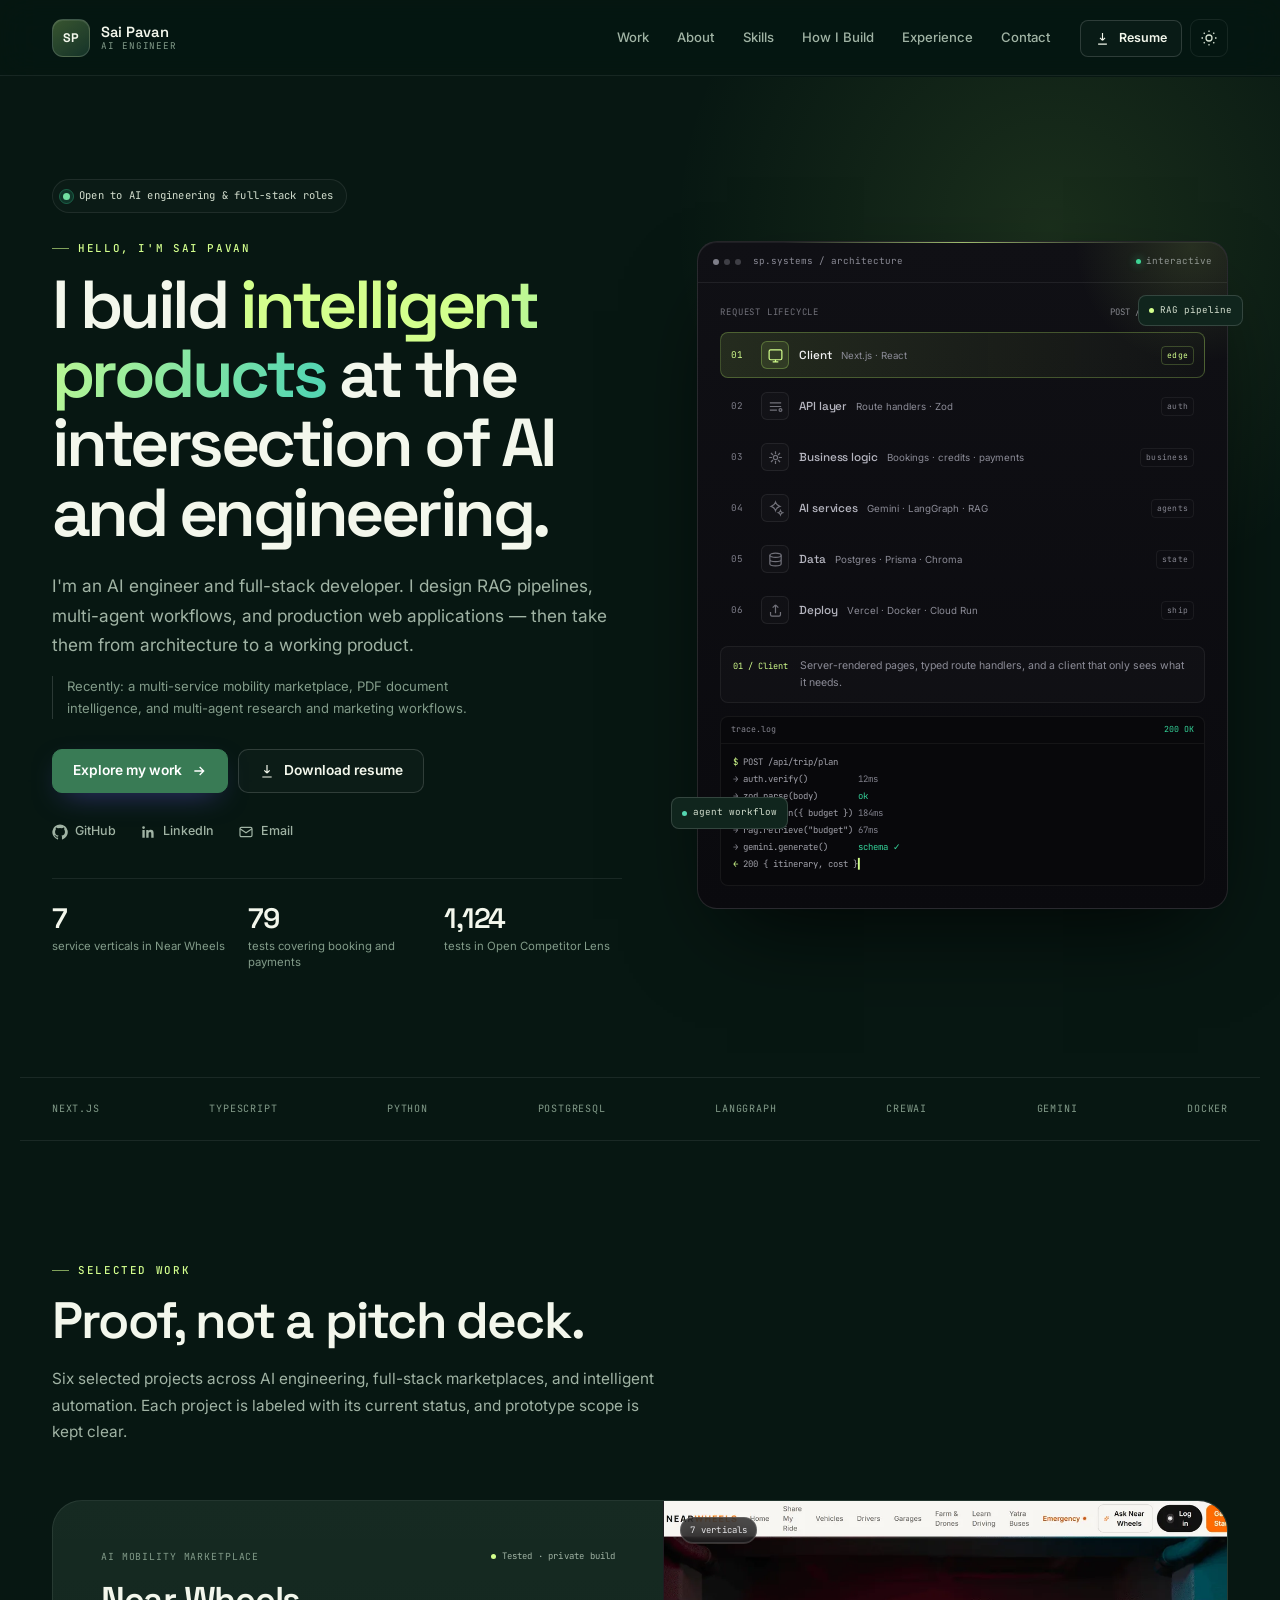
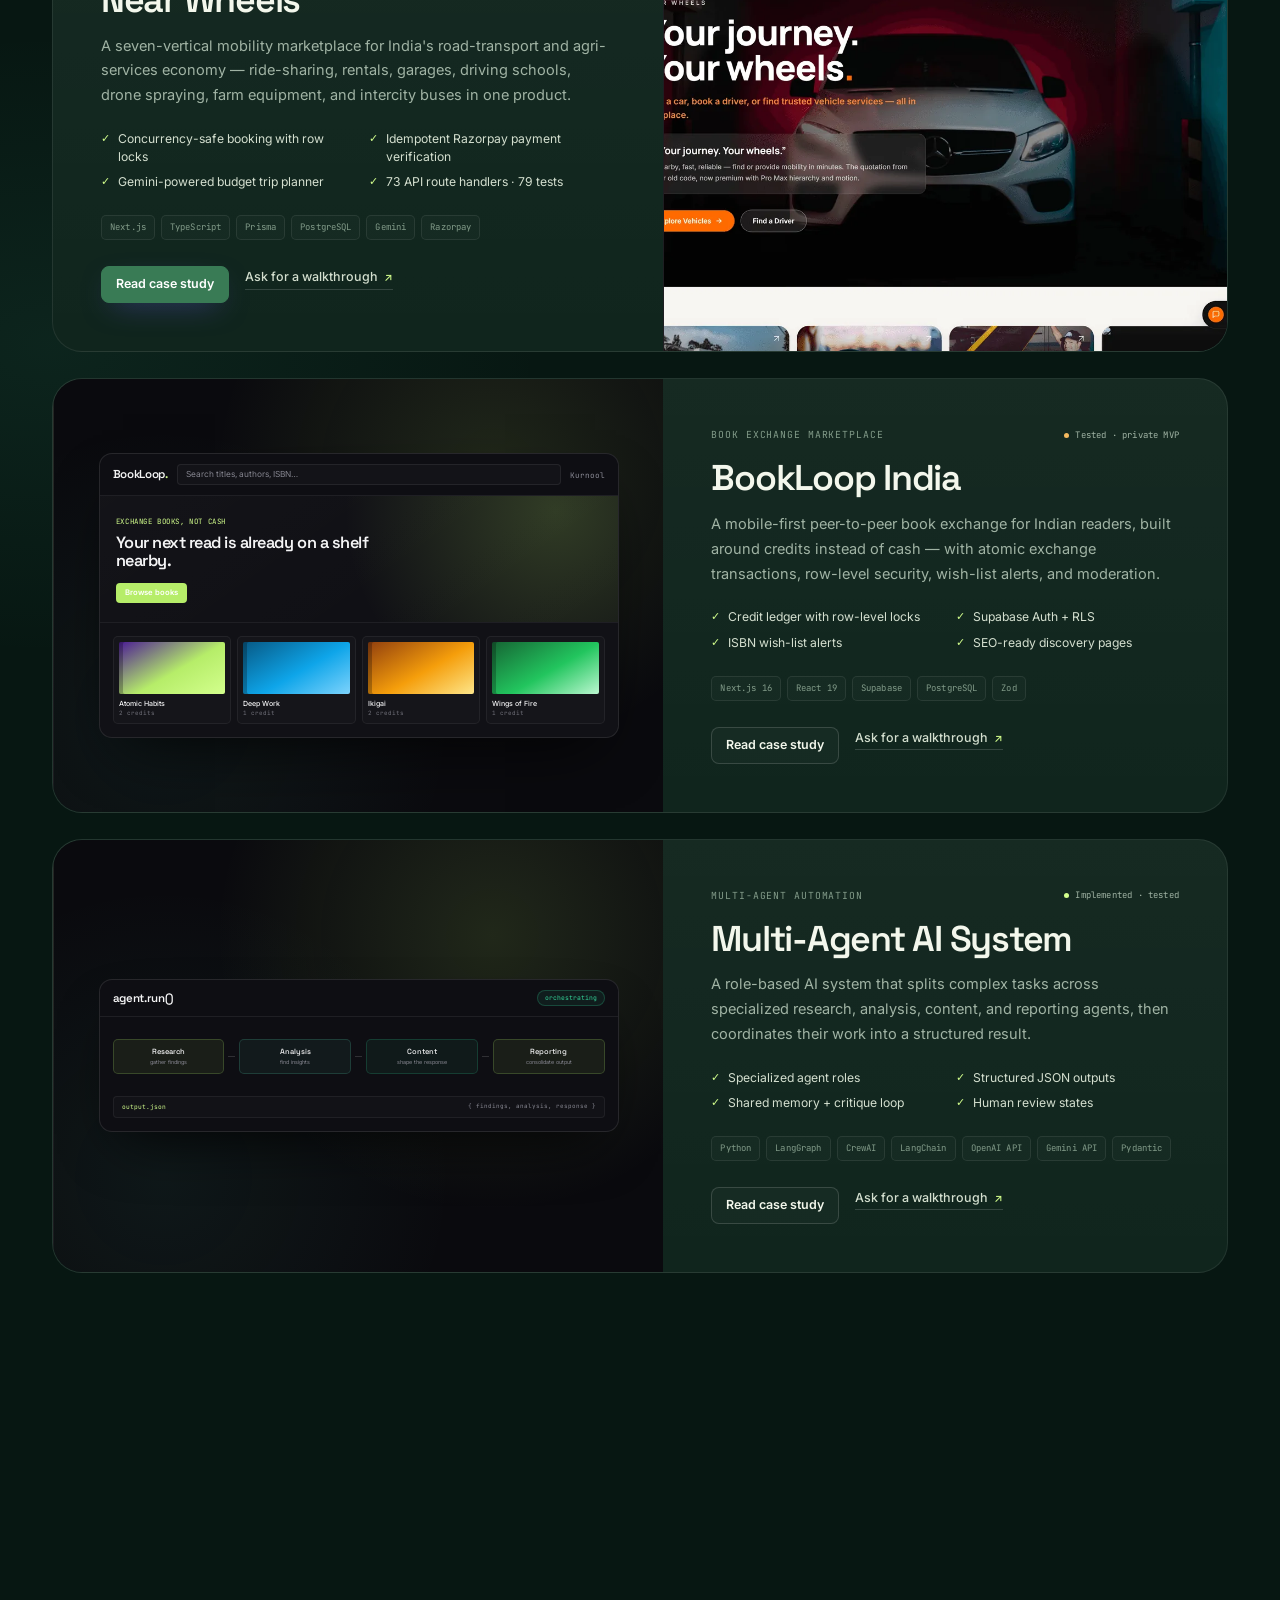
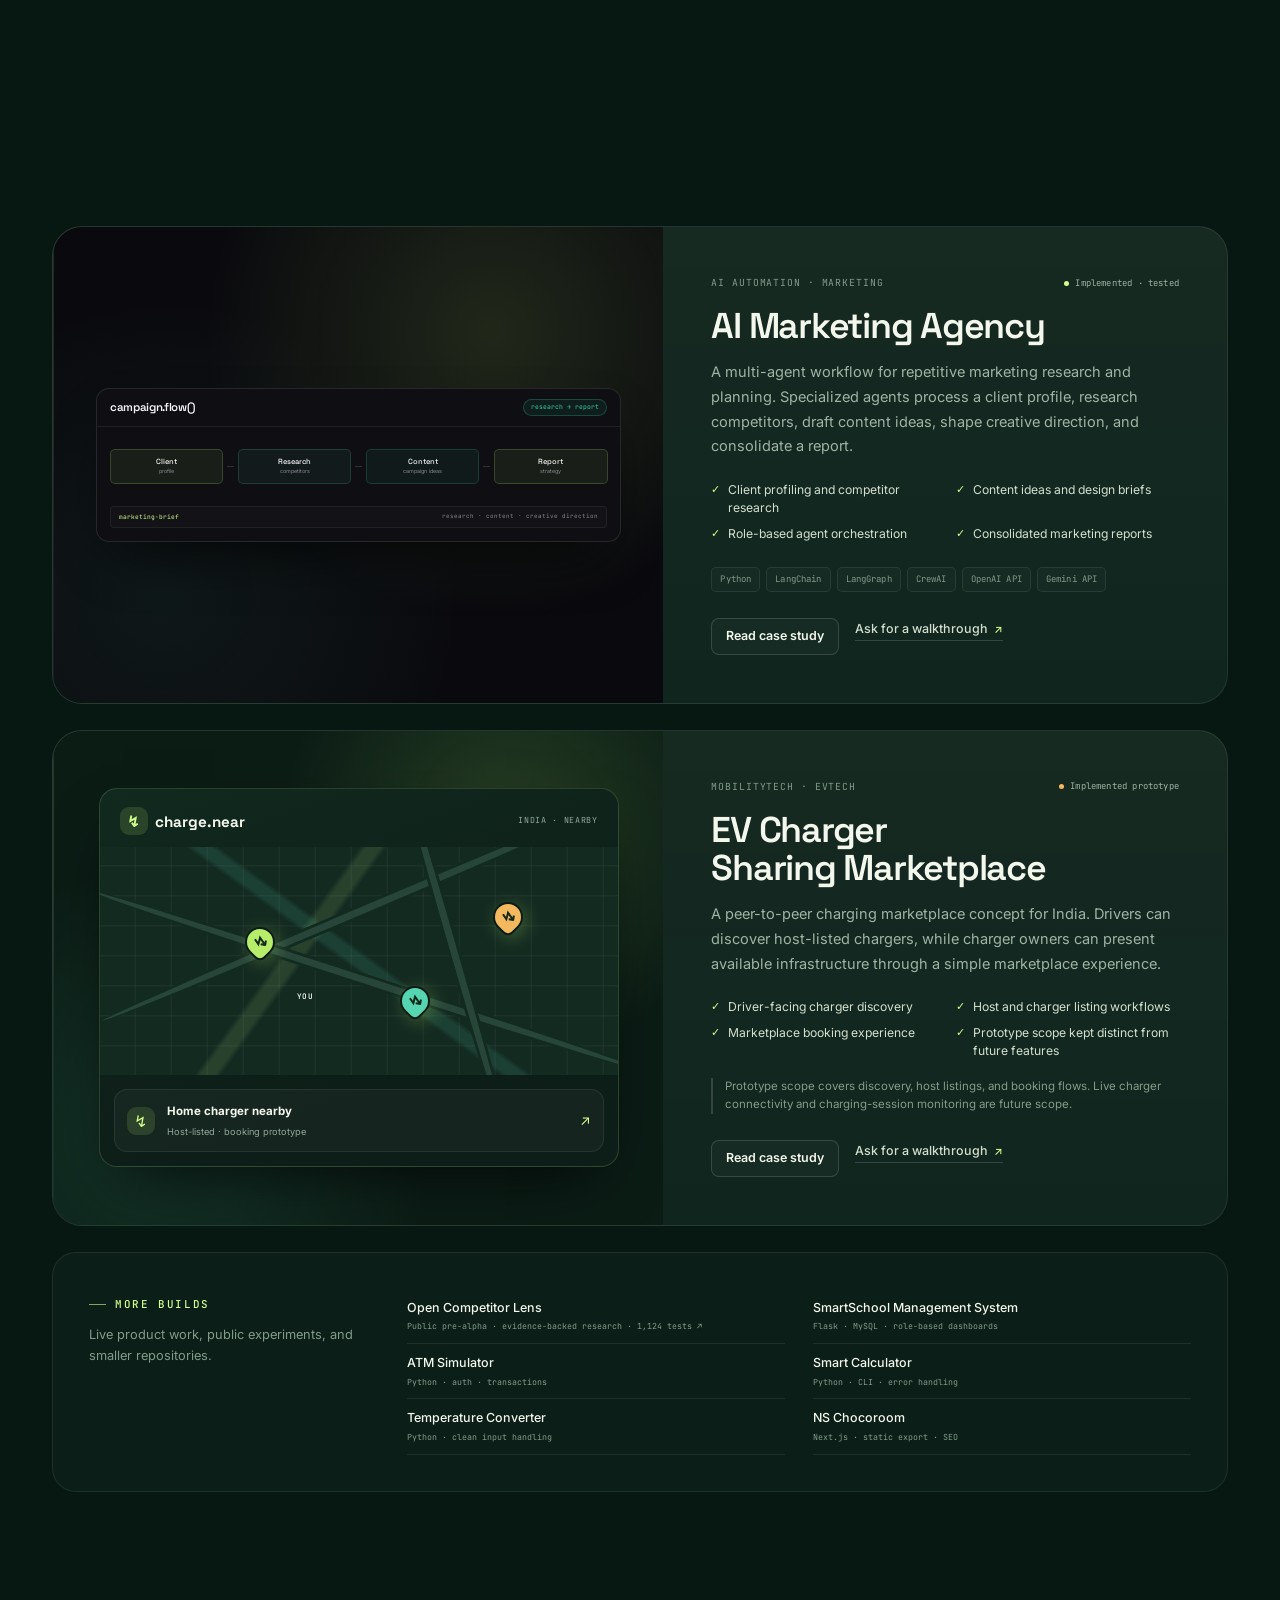
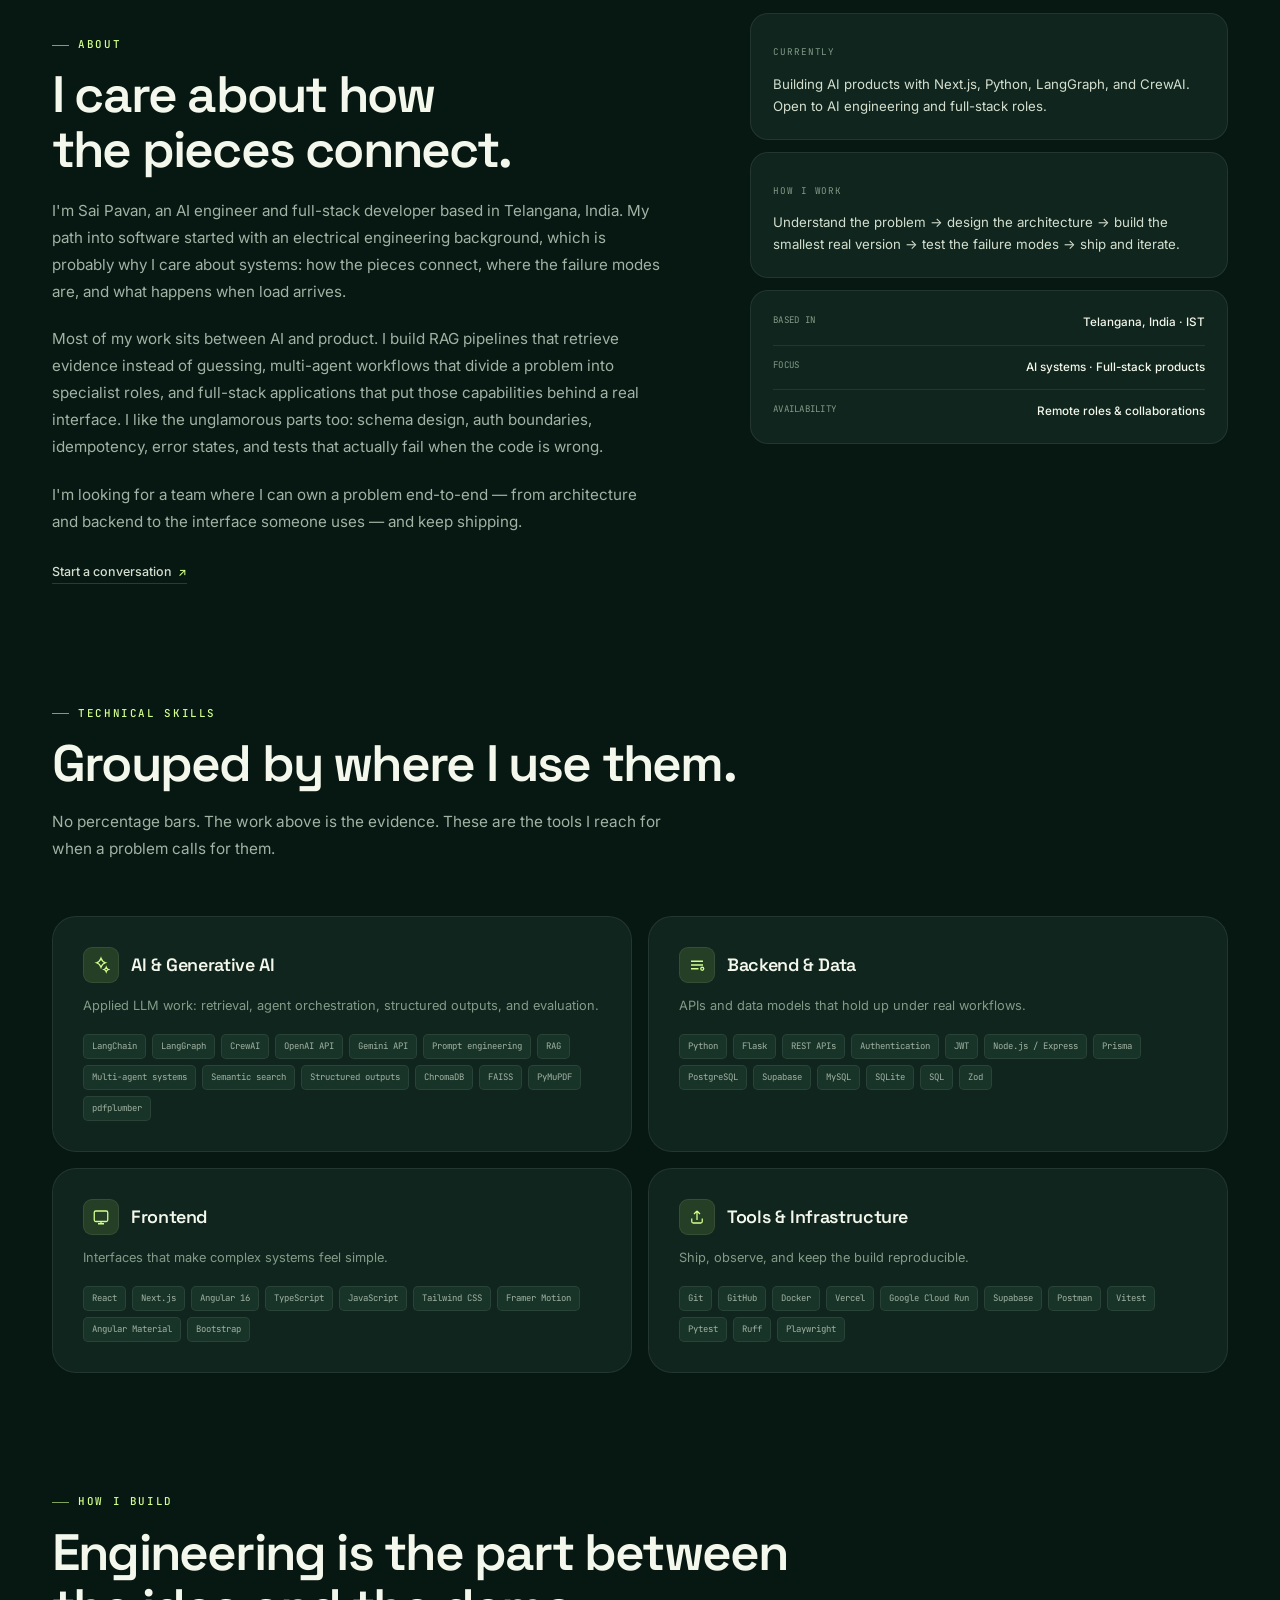
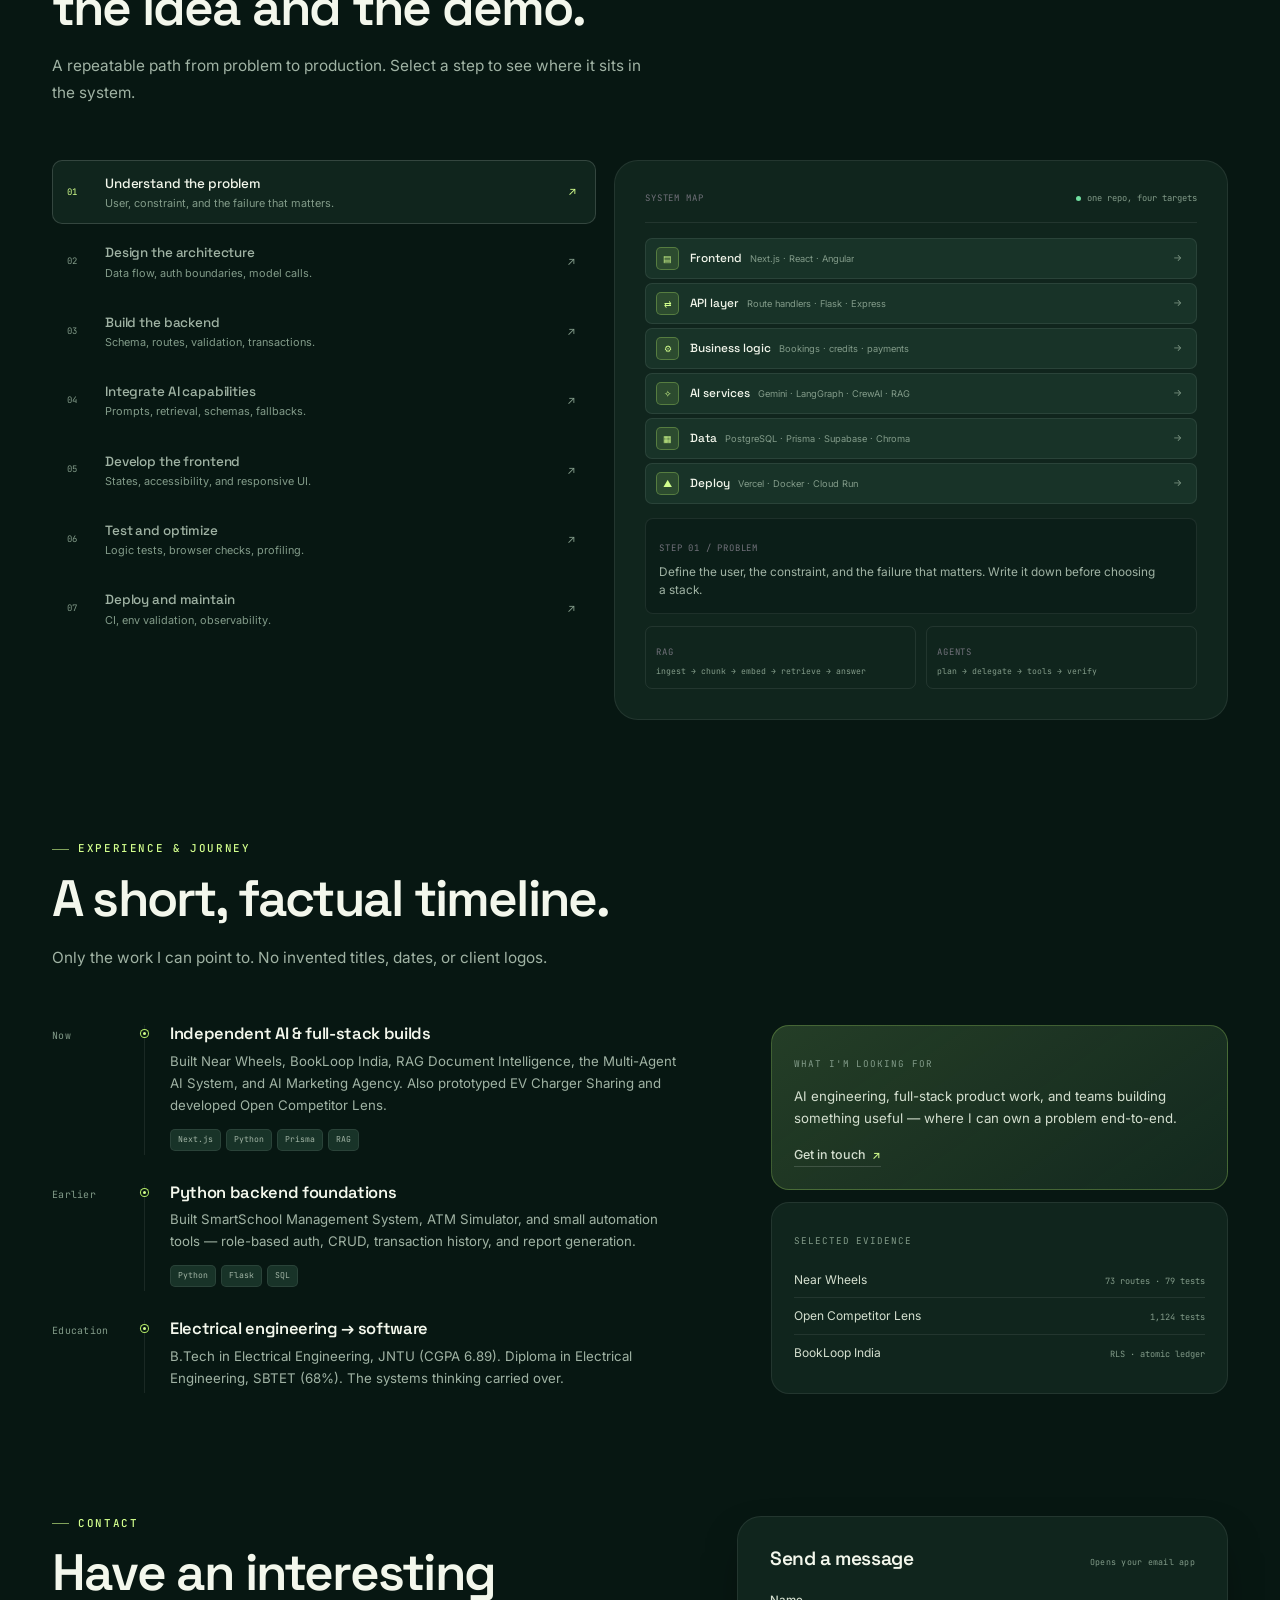
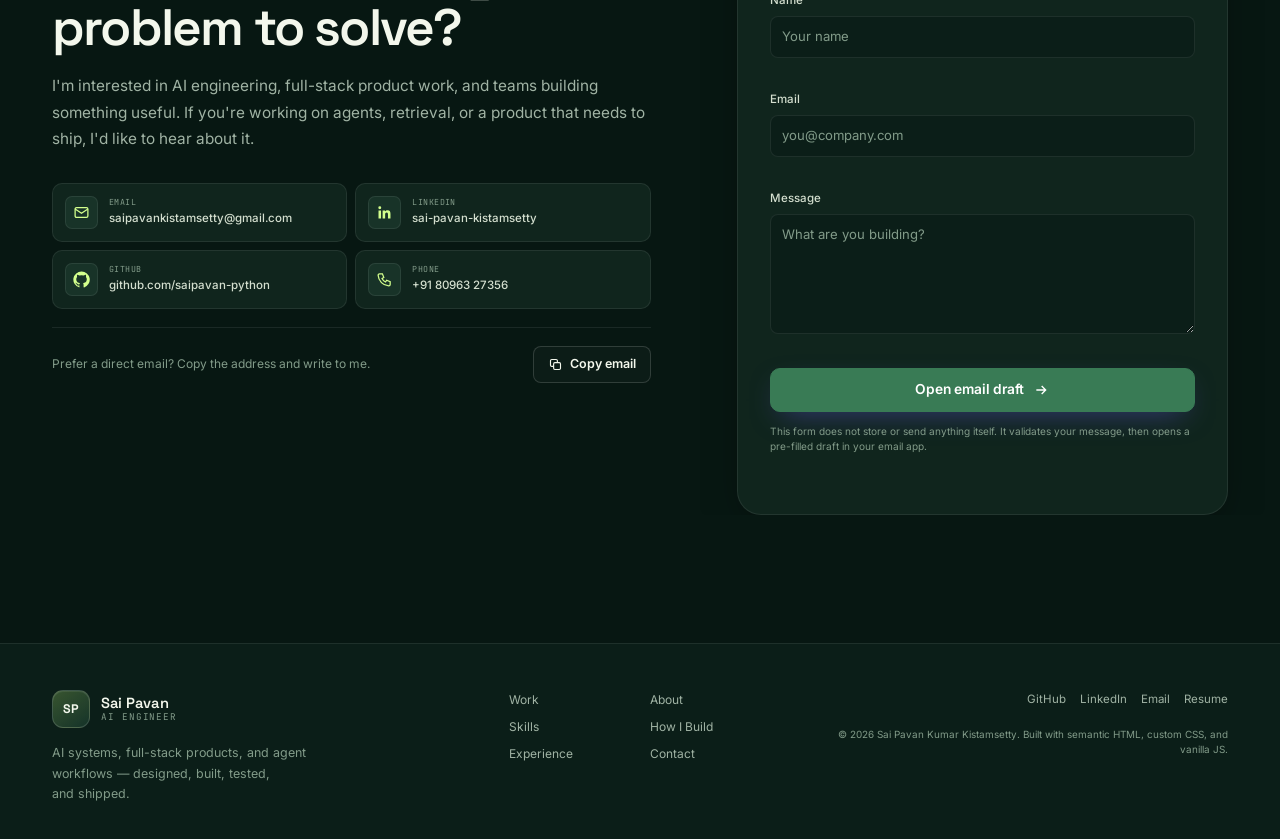
==== commit ae9fe5c4: "Update portfolio with new projects and theme" ====
--- a/index.html
+++ b/index.html
@@ -18,7 +18,7 @@
   <meta name="description" content="AI engineer and full-stack developer building RAG pipelines, multi-agent workflows, and production web products with Next.js, Python, PostgreSQL, and Gemini.">
   <meta name="author" content="Sai Pavan Kumar Kistamsetty">
   <meta name="robots" content="index, follow, max-image-preview:large">
-  <meta name="theme-color" content="#09090B" id="theme-color">
+  <meta name="theme-color" content="#071712" id="theme-color">
   <link rel="canonical" href="https://saipavan-python.github.io/portfolio/">
 
   <meta property="og:type" content="website">
@@ -163,7 +163,7 @@
         <p class="eyebrow">Hello, I'm Sai Pavan</p>
         <h1 id="hero-title">I build <span class="gradient-text">intelligent products</span> at the intersection of AI and engineering.</h1>
         <p class="hero-lead">I'm an AI engineer and full-stack developer. I design RAG pipelines, multi-agent workflows, and production web applications — then take them from architecture to a working product.</p>
-        <p class="hero-note">Recently: a seven-vertical mobility marketplace, a credit-based book exchange, and an evidence-verification library with 1,124 tests.</p>
+        <p class="hero-note">Recently: a multi-service mobility marketplace, PDF document intelligence, and multi-agent research and marketing workflows.</p>
 
         <div class="hero-actions">
           <a class="btn btn-primary" href="#work">
@@ -202,7 +202,7 @@
           </div>
           <div>
             <dt>1,124</dt>
-            <dd>tests in the RAG research library</dd>
+            <dd>tests in Open Competitor Lens</dd>
           </div>
         </dl>
       </div>
@@ -315,7 +315,7 @@
       <div class="section-head reveal">
         <p class="eyebrow">Selected work</p>
         <h2 id="work-title">Proof, not a pitch deck.</h2>
-        <p class="section-lead">Five builds that show how I think: a multi-sided marketplace, a credit-based exchange, a live Angular platform, an evidence-backed RAG library, and a multi-agent research pipeline.</p>
+        <p class="section-lead">Six selected projects across AI engineering, full-stack marketplaces, and intelligent automation. Each project is labeled with its current status, and prototype scope is kept clear.</p>
       </div>
 
       <div class="projects">
@@ -323,7 +323,7 @@
           <div class="project-content">
             <div class="project-topline">
               <span class="project-category">AI mobility marketplace</span>
-              <span class="project-status"><i class="dot"></i> Private build</span>
+              <span class="project-status"><i class="dot"></i> Tested · private build</span>
             </div>
             <h3>Near Wheels</h3>
             <p class="project-summary">A seven-vertical mobility marketplace for India's road-transport and agri-services economy — ride-sharing, rentals, garages, driving schools, drone spraying, farm equipment, and intercity buses in one product.</p>
@@ -373,7 +373,7 @@
           <div class="project-content">
             <div class="project-topline">
               <span class="project-category">Book exchange marketplace</span>
-              <span class="project-status"><i class="dot dot-amber"></i> MVP · private</span>
+              <span class="project-status"><i class="dot dot-amber"></i> Tested · private MVP</span>
             </div>
             <h3>BookLoop India</h3>
             <p class="project-summary">A mobile-first peer-to-peer book exchange for Indian readers, built around credits instead of cash — with atomic exchange transactions, row-level security, wish-list alerts, and moderation.</p>
@@ -393,36 +393,7 @@
           </div>
         </article>
 
-        <article class="project reveal">
-          <button class="project-media" type="button" data-case="kansbe" aria-label="Open KANSBE case study">
-            <img src="assets/projects/kansbe.webp" alt="KANSBE freelancing platform homepage" width="1280" height="835" loading="lazy">
-            <span class="media-badge media-badge-live"><i></i> Live</span>
-            <span class="media-overlay"><span>View case study</span></span>
-          </button>
-          <div class="project-content">
-            <div class="project-topline">
-              <span class="project-category">Professional development · Angular 16</span>
-              <span class="project-status"><i class="dot dot-green"></i> Live</span>
-            </div>
-            <h3>KANSBE</h3>
-            <p class="project-summary">Frontend development on a live freelancing platform with freelancer, client, and admin portals — role-based access, JWT auth, real-time messaging, and SEO metadata.</p>
-            <ul class="project-highlights">
-              <li>Role-based routing and guards</li>
-              <li>JWT HTTP interceptors</li>
-              <li>Lazy-loaded Angular modules</li>
-              <li>Live at kansbe.com</li>
-            </ul>
-            <div class="project-stack" aria-label="Technology stack">
-              <span>Angular 16</span><span>TypeScript</span><span>Material</span><span>Socket.IO</span><span>JWT</span>
-            </div>
-            <div class="project-actions">
-              <button class="btn btn-sm btn-secondary" type="button" data-case="kansbe">Read case study</button>
-              <a class="text-link" href="https://kansbe.com/" target="_blank" rel="noopener noreferrer">Visit kansbe.com <span aria-hidden="true">↗</span></a>
-            </div>
-          </div>
-        </article>
-
-        <article class="project reveal">
+        <article class="project project-archive reveal">
           <button class="project-media mock-wrap" type="button" data-case="rag" aria-label="Open Open Competitor Lens case study">
             <div class="mock mock-rag" aria-hidden="true">
               <div class="mock-rag-head">
@@ -467,32 +438,32 @@
         </article>
 
         <article class="project reveal">
-          <button class="project-media mock-wrap" type="button" data-case="agents" aria-label="Open Multi-Agent Market Intelligence case study">
+          <button class="project-media mock-wrap" type="button" data-case="agents" aria-label="Open Multi-Agent AI System case study">
             <div class="mock mock-agents" aria-hidden="true">
               <div class="agents-head">
                 <span class="mock-logo">agent.run()</span>
                 <span class="mock-pill mock-pill-green">orchestrating</span>
               </div>
               <div class="agents-graph">
-                <div class="agent-node agent-planner"><b>Planner</b><small>scope + keywords</small></div>
+                <div class="agent-node agent-planner"><b>Research</b><small>gather findings</small></div>
                 <div class="agent-line"></div>
-                <div class="agent-node agent-research"><b>Researcher</b><small>search + extract</small></div>
+                <div class="agent-node agent-research"><b>Analysis</b><small>find insights</small></div>
                 <div class="agent-line"></div>
-                <div class="agent-node agent-analyst"><b>Analyst</b><small>compare + verify</small></div>
+                <div class="agent-node agent-analyst"><b>Content</b><small>shape the response</small></div>
                 <div class="agent-line"></div>
-                <div class="agent-node agent-writer"><b>Writer</b><small>structured brief</small></div>
+                <div class="agent-node agent-writer"><b>Reporting</b><small>consolidate output</small></div>
               </div>
-              <div class="agents-output"><span>output.json</span><small>{ competitors, patterns, strategy }</small></div>
+              <div class="agents-output"><span>output.json</span><small>{ findings, analysis, response }</small></div>
             </div>
             <span class="media-overlay"><span>View case study</span></span>
           </button>
           <div class="project-content">
             <div class="project-topline">
               <span class="project-category">Multi-agent automation</span>
-              <span class="project-status"><i class="dot"></i> Private lab</span>
-            </div>
-            <h3>Multi-Agent Market Intelligence</h3>
-            <p class="project-summary">A CrewAI + Gemini pipeline that turns a company name into a structured competitive brief — planner, researcher, analyst, and writer agents with shared memory and a critique loop.</p>
+              <span class="project-status"><i class="dot"></i> Implemented · tested</span>
+            </div>
+            <h3>Multi-Agent AI System</h3>
+            <p class="project-summary">A role-based AI system that splits complex tasks across specialized research, analysis, content, and reporting agents, then coordinates their work into a structured result.</p>
             <ul class="project-highlights">
               <li>Specialized agent roles</li>
               <li>Structured JSON outputs</li>
@@ -500,7 +471,7 @@
               <li>Human review states</li>
             </ul>
             <div class="project-stack" aria-label="Technology stack">
-              <span>Python</span><span>CrewAI</span><span>Gemini</span><span>Pydantic</span><span>Streamlit</span>
+              <span>Python</span><span>LangGraph</span><span>CrewAI</span><span>LangChain</span><span>OpenAI API</span><span>Gemini API</span><span>Pydantic</span>
             </div>
             <div class="project-actions">
               <button class="btn btn-sm btn-secondary" type="button" data-case="agents">Read case study</button>
@@ -508,14 +479,84 @@
             </div>
           </div>
         </article>
+
+        <article class="project reveal">
+          <div class="project-media mock-wrap" aria-hidden="true">
+            <div class="mock mock-rag mock-large">
+              <div class="mock-rag-head"><span class="mock-logo">Document Intelligence</span><span class="mock-pill">PDF · semantic search</span></div>
+              <div class="mock-rag-flow"><div class="rag-doc"><span>PDF</span><i></i><i></i><i class="short"></i></div><span class="rag-arrow">→</span><div class="rag-chunks"><span>chunk 01</span><span>chunk 02</span><span>chunk 03</span></div><span class="rag-arrow">→</span><div class="rag-vector"><i></i><i></i><i></i><i></i><i></i><i></i></div></div>
+              <div class="mock-rag-answer"><span class="mock-check">✓</span><div><strong>Context retrieved</strong><small>Relevant passages sent with the question</small></div></div>
+            </div>
+          </div>
+          <div class="project-content">
+            <div class="project-topline"><span class="project-category">Generative AI · RAG</span><span class="project-status"><i class="dot dot-blue"></i> Implemented · tested</span></div>
+            <h3>RAG Document Intelligence</h3>
+            <p class="project-summary">Ask natural-language questions about PDFs. The pipeline extracts text, splits it into useful chunks, retrieves relevant passages, and gives an LLM grounded context for its answer.</p>
+            <ul class="project-highlights">
+              <li>PDF extraction with PyMuPDF and pdfplumber</li>
+              <li>Chunking, embeddings, and vector storage</li>
+              <li>Semantic retrieval with ChromaDB or FAISS</li>
+              <li>Context-aware answers with source material</li>
+            </ul>
+            <div class="project-stack" aria-label="Technology stack"><span>Python</span><span>LangChain</span><span>ChromaDB</span><span>FAISS</span><span>PyMuPDF</span><span>pdfplumber</span><span>OpenAI</span><span>Gemini</span></div>
+            <div class="project-actions"><button class="btn btn-sm btn-secondary" type="button" data-case="doc-ai">Read case study</button><a class="text-link" href="mailto:saipavankistamsetty@gmail.com?subject=RAG%20Document%20Intelligence%20walkthrough">Ask for a walkthrough <span aria-hidden="true">↗</span></a></div>
+          </div>
+        </article>
+
+        <article class="project reveal">
+          <div class="project-media mock-wrap" aria-hidden="true">
+            <div class="mock mock-agents mock-large">
+              <div class="agents-head"><span class="mock-logo">campaign.flow()</span><span class="mock-pill mock-pill-green">research → report</span></div>
+              <div class="agents-graph"><div class="agent-node agent-planner"><b>Client</b><small>profile</small></div><div class="agent-line"></div><div class="agent-node agent-research"><b>Research</b><small>competitors</small></div><div class="agent-line"></div><div class="agent-node agent-analyst"><b>Content</b><small>campaign ideas</small></div><div class="agent-line"></div><div class="agent-node agent-writer"><b>Report</b><small>strategy</small></div></div>
+              <div class="agents-output"><span>marketing-brief</span><small>research · content · creative direction</small></div>
+            </div>
+          </div>
+          <div class="project-content">
+            <div class="project-topline"><span class="project-category">AI automation · Marketing</span><span class="project-status"><i class="dot"></i> Implemented · tested</span></div>
+            <h3>AI Marketing Agency</h3>
+            <p class="project-summary">A multi-agent workflow for repetitive marketing research and planning. Specialized agents process a client profile, research competitors, draft content ideas, shape creative direction, and consolidate a report.</p>
+            <ul class="project-highlights">
+              <li>Client profiling and competitor research</li>
+              <li>Content ideas and design briefs</li>
+              <li>Role-based agent orchestration</li>
+              <li>Consolidated marketing reports</li>
+            </ul>
+            <div class="project-stack" aria-label="Technology stack"><span>Python</span><span>LangChain</span><span>LangGraph</span><span>CrewAI</span><span>OpenAI API</span><span>Gemini API</span></div>
+            <div class="project-actions"><button class="btn btn-sm btn-secondary" type="button" data-case="marketing">Read case study</button><a class="text-link" href="mailto:saipavankistamsetty@gmail.com?subject=AI%20Marketing%20Agency%20walkthrough">Ask for a walkthrough <span aria-hidden="true">↗</span></a></div>
+          </div>
+        </article>
+
+        <article class="project reveal">
+          <div class="project-media project-media-ev" aria-hidden="true">
+            <div class="ev-preview">
+              <div class="ev-topline"><span class="ev-brand"><i aria-hidden="true">↯</i> charge.near</span><span class="ev-location">INDIA · NEARBY</span></div>
+              <div class="ev-map" aria-hidden="true"><span class="ev-road ev-road-a"></span><span class="ev-road ev-road-b"></span><span class="ev-road ev-road-c"></span><i class="ev-pin ev-pin-a">↯</i><i class="ev-pin ev-pin-b">↯</i><i class="ev-pin ev-pin-c">↯</i><span class="ev-you">YOU</span></div>
+              <div class="ev-listing"><span class="ev-plug">↯</span><span><b>Home charger nearby</b><small>Host-listed · booking prototype</small></span><span class="ev-arrow">↗</span></div>
+            </div>
+          </div>
+          <div class="project-content">
+            <div class="project-topline"><span class="project-category">MobilityTech · EVTech</span><span class="project-status"><i class="dot dot-amber"></i> Implemented prototype</span></div>
+            <h3>EV Charger Sharing Marketplace</h3>
+            <p class="project-summary">A peer-to-peer charging marketplace concept for India. Drivers can discover host-listed chargers, while charger owners can present available infrastructure through a simple marketplace experience.</p>
+            <ul class="project-highlights">
+              <li>Driver-facing charger discovery</li>
+              <li>Host and charger listing workflows</li>
+              <li>Marketplace booking experience</li>
+              <li>Prototype scope kept distinct from future features</li>
+            </ul>
+            <p class="project-tech-note">Prototype scope covers discovery, host listings, and booking flows. Live charger connectivity and charging-session monitoring are future scope.</p>
+            <div class="project-actions"><button class="btn btn-sm btn-secondary" type="button" data-case="ev-sharing">Read case study</button><a class="text-link" href="mailto:saipavankistamsetty@gmail.com?subject=EV%20Charger%20Sharing%20walkthrough">Ask for a walkthrough <span aria-hidden="true">↗</span></a></div>
+          </div>
+        </article>
       </div>
 
       <div class="more-builds reveal">
         <div class="more-builds-head">
           <span class="eyebrow">More builds</span>
-          <p>Smaller tools and public repositories that keep the fundamentals sharp.</p>
+          <p>Live product work, public experiments, and smaller repositories.</p>
         </div>
         <div class="more-builds-links">
+          <button type="button" data-case="rag"><b>Open Competitor Lens</b><span>Public pre-alpha · evidence-backed research · 1,124 tests ↗</span></button>
           <a href="https://github.com/saipavan-python/smartschool-management-system" target="_blank" rel="noopener noreferrer"><b>SmartSchool Management System</b><span>Flask · MySQL · role-based dashboards</span></a>
           <a href="https://github.com/saipavan-python/ATM-Simulator" target="_blank" rel="noopener noreferrer"><b>ATM Simulator</b><span>Python · auth · transactions</span></a>
           <a href="https://github.com/saipavan-python/smartCalculator-python" target="_blank" rel="noopener noreferrer"><b>Smart Calculator</b><span>Python · CLI · error handling</span></a>
@@ -571,7 +612,7 @@
           </div>
           <p>Applied LLM work: retrieval, agent orchestration, structured outputs, and evaluation.</p>
           <div class="tag-list">
-            <span>LangChain</span><span>LangGraph</span><span>CrewAI</span><span>OpenAI API</span><span>Gemini API</span><span>Prompt engineering</span><span>RAG</span><span>Multi-agent systems</span><span>Semantic search</span><span>Structured outputs</span><span>ChromaDB</span>
+            <span>LangChain</span><span>LangGraph</span><span>CrewAI</span><span>OpenAI API</span><span>Gemini API</span><span>Prompt engineering</span><span>RAG</span><span>Multi-agent systems</span><span>Semantic search</span><span>Structured outputs</span><span>ChromaDB</span><span>FAISS</span><span>PyMuPDF</span><span>pdfplumber</span>
           </div>
         </div>
 
@@ -724,16 +765,8 @@
             <span class="timeline-year">Now</span>
             <div class="timeline-body">
               <h3>Independent AI &amp; full-stack builds</h3>
-              <p>Designed and built Near Wheels, BookLoop India, and Open Competitor Lens — a marketplace, a credit-based exchange, and an evidence-verification library.</p>
+              <p>Built Near Wheels, BookLoop India, RAG Document Intelligence, the Multi-Agent AI System, and AI Marketing Agency. Also prototyped EV Charger Sharing and developed Open Competitor Lens.</p>
               <div class="tag-list tag-list-small"><span>Next.js</span><span>Python</span><span>Prisma</span><span>RAG</span></div>
-            </div>
-          </li>
-          <li>
-            <span class="timeline-year">Recent</span>
-            <div class="timeline-body">
-              <h3>KANSBE — frontend development</h3>
-              <p>Worked on the Angular 16 frontend for a live freelancing platform: freelancer, client, and admin portals; role guards; JWT interceptors; API integration; SEO metadata.</p>
-              <a class="text-link" href="https://kansbe.com/" target="_blank" rel="noopener noreferrer">kansbe.com <span aria-hidden="true">↗</span></a>
             </div>
           </li>
           <li>
@@ -765,7 +798,6 @@
               <li><span>Near Wheels</span><b>73 routes · 79 tests</b></li>
               <li><span>Open Competitor Lens</span><b>1,124 tests</b></li>
               <li><span>BookLoop India</span><b>RLS · atomic ledger</b></li>
-              <li><span>KANSBE</span><b>Live product</b></li>
             </ul>
           </div>
         </aside>
@@ -977,138 +1009,207 @@
       </div>
     </dialog>
 
-    <dialog class="case-dialog" id="case-kansbe" aria-labelledby="case-kansbe-title">
+    <dialog class="case-dialog" id="case-rag" aria-labelledby="case-rag-title">
+      <div class="case-shell">
+        <button class="icon-btn case-close" type="button" aria-label="Close case study" data-close-case>
+          <svg aria-hidden="true" viewBox="0 0 24 24" width="20" height="20" fill="none" stroke="currentColor" stroke-width="1.8"><path d="m6 6 12 12M18 6 6 18"/></svg>
+        </button>
+        <header class="case-head">
+          <p class="eyebrow">Additional case study</p>
+          <h2 id="case-rag-title">Open Competitor Lens</h2>
+          <p>An evidence-backed research library where every claim must trace to a retrieved source.</p>
+          <div class="case-tags"><span>Python</span><span>ChromaDB</span><span>Pydantic</span><span>OpenAI</span><span>Gemini</span><span>Tavily</span><span>Firecrawl</span><span>Playwright</span></div>
+        </header>
+
+        <div class="case-mock case-mock-rag">
+          <div class="mock mock-rag mock-large" aria-hidden="true">
+            <div class="mock-rag-head"><span class="mock-logo">Competitor Lens</span><span class="mock-pill">evidence required</span></div>
+            <div class="mock-rag-flow"><div class="rag-doc"><span>PDF</span><i></i><i></i><i class="short"></i></div><span class="rag-arrow">→</span><div class="rag-chunks"><span>chunk 01</span><span>chunk 02</span><span>chunk 03</span></div><span class="rag-arrow">→</span><div class="rag-vector"><i></i><i></i><i></i><i></i><i></i><i></i></div></div>
+            <div class="mock-rag-answer"><span class="mock-check">✓</span><div><strong>Claim verified</strong><small>“$49/mo” found verbatim in source 3</small></div></div>
+          </div>
+        </div>
+
+        <div class="case-body">
+          <div class="case-main">
+            <h3>The problem</h3>
+            <p>Most AI competitive-analysis tools produce fluent prose with decorative citations. The model states a price or growth rate, and the linked page says nothing of the sort. The number still reads as authoritative.</p>
+
+            <h3>The approach</h3>
+            <p>Design against that failure mode: a claim may only appear in a report if a retrieved page contains it, and the quote attached to it appears verbatim in that page's stored text. Evidence records, a fact checker, and a quality gate enforce the rule.</p>
+
+            <h3>Engineering decisions</h3>
+            <ul>
+              <li><b>Deterministic assembly.</b> Comparison, opportunity, evidence, report, and fact-check stages make zero model calls. A quality stage that asks a model to judge its own output is a model agreeing with itself.</li>
+              <li><b>Retrieval you can inspect.</b> A BM25 lexical index runs offline and deterministically; Chroma provides a persistent vector backend with per-company collections and score inversion handled correctly.</li>
+              <li><b>SSRF as a first-class concern.</b> Per-hop URL validation, browser route guards, blocked private ranges, and credential redaction in logs and error bodies.</li>
+              <li><b>Tests as documentation.</b> 1,124 tests, including a 133-case AST test that fails the build on a backwards dependency import.</li>
+            </ul>
+
+            <h3>What is built — and what is not</h3>
+            <p>The analysis library and its test suite are complete. The orchestrator, HTTP API, CLI, GraphRAG modules, and Docker image are not built yet. The repository is a public pre-alpha, and the README says so plainly.</p>
+          </div>
+          <aside class="case-side">
+            <div class="case-side-block"><span>Status</span><b>Public · pre-alpha</b><p>Library complete and tested. No runnable orchestrator yet.</p></div>
+            <div class="case-side-block"><span>Evidence</span><b>1,124 tests</b><p>Including a 133-case AST layering test.</p></div>
+            <div class="case-side-block"><span>Links</span><a class="text-link" href="https://github.com/saipavan-python/open-competitor-lens" target="_blank" rel="noopener noreferrer">GitHub repository <span aria-hidden="true">↗</span></a></div>
+          </aside>
+        </div>
+      </div>
+    </dialog>
+
+    <dialog class="case-dialog" id="case-agents" aria-labelledby="case-agents-title">
       <div class="case-shell">
         <button class="icon-btn case-close" type="button" aria-label="Close case study" data-close-case>
           <svg aria-hidden="true" viewBox="0 0 24 24" width="20" height="20" fill="none" stroke="currentColor" stroke-width="1.8"><path d="m6 6 12 12M18 6 6 18"/></svg>
         </button>
         <header class="case-head">
           <p class="eyebrow">Case study · 03</p>
-          <h2 id="case-kansbe-title">KANSBE</h2>
-          <p>Frontend development on a live freelancing platform with freelancer, client, and admin portals.</p>
-          <div class="case-tags"><span>Angular 16</span><span>TypeScript</span><span>Angular Material</span><span>Bootstrap</span><span>Socket.IO</span><span>JWT</span></div>
+          <h2 id="case-agents-title">Multi-Agent AI System</h2>
+          <p>A coordinated workflow of specialized agents for research, analysis, content creation, and reporting.</p>
+          <div class="case-tags"><span>Python</span><span>LangGraph</span><span>CrewAI</span><span>LangChain</span><span>OpenAI API</span><span>Gemini API</span></div>
         </header>
 
-        <div class="case-gallery case-gallery-one" role="region" aria-label="KANSBE screenshot" tabindex="0">
-          <img src="assets/projects/kansbe.webp" alt="KANSBE homepage" width="1280" height="835" loading="lazy">
-        </div>
-
-        <div class="case-body">
-          <div class="case-main">
-            <h3>The context</h3>
-            <p>KANSBE is a live freelancing platform positioned around lifestyle-driven work rather than bidding wars. It serves freelancers, clients, and administrators through separate portals.</p>
-
-            <h3>My contribution</h3>
-            <p>I worked on the Angular 16 frontend: portal UI, role-based routing and guards, JWT HTTP interceptors, API integration, responsive layouts, and SEO metadata. This is development experience on an existing product, not a claim of sole ownership.</p>
-
-            <h3>What the frontend has to handle</h3>
-            <ul>
-              <li>Three distinct user roles with different navigation and permissions.</li>
-              <li>Authenticated API calls with token attachment and route protection.</li>
-              <li>Real-time messaging and notification surfaces via Socket.IO.</li>
-              <li>Lazy-loaded feature modules so the public site stays fast.</li>
-              <li>Search metadata, canonical URLs, Open Graph tags, and a crawlable public surface.</li>
-            </ul>
-          </div>
-          <aside class="case-side">
-            <div class="case-side-block"><span>Status</span><b>Live product</b><p><a class="text-link" href="https://kansbe.com/" target="_blank" rel="noopener noreferrer">kansbe.com <span aria-hidden="true">↗</span></a></p></div>
-            <div class="case-side-block"><span>Scope</span><b>Frontend contribution</b><p>Angular application, auth integration, portal UI, SEO metadata.</p></div>
-          </aside>
-        </div>
-      </div>
-    </dialog>
-
-    <dialog class="case-dialog" id="case-rag" aria-labelledby="case-rag-title">
-      <div class="case-shell">
-        <button class="icon-btn case-close" type="button" aria-label="Close case study" data-close-case>
-          <svg aria-hidden="true" viewBox="0 0 24 24" width="20" height="20" fill="none" stroke="currentColor" stroke-width="1.8"><path d="m6 6 12 12M18 6 6 18"/></svg>
-        </button>
-        <header class="case-head">
-          <p class="eyebrow">Case study · 04</p>
-          <h2 id="case-rag-title">Open Competitor Lens</h2>
-          <p>An evidence-backed research library where every claim must trace to a retrieved source.</p>
-          <div class="case-tags"><span>Python</span><span>ChromaDB</span><span>Pydantic</span><span>OpenAI</span><span>Gemini</span><span>Tavily</span><span>Firecrawl</span><span>Playwright</span></div>
-        </header>
-
-        <div class="case-mock case-mock-rag">
-          <div class="mock mock-rag mock-large" aria-hidden="true">
-            <div class="mock-rag-head"><span class="mock-logo">Competitor Lens</span><span class="mock-pill">evidence required</span></div>
-            <div class="mock-rag-flow"><div class="rag-doc"><span>PDF</span><i></i><i></i><i class="short"></i></div><span class="rag-arrow">→</span><div class="rag-chunks"><span>chunk 01</span><span>chunk 02</span><span>chunk 03</span></div><span class="rag-arrow">→</span><div class="rag-vector"><i></i><i></i><i></i><i></i><i></i><i></i></div></div>
-            <div class="mock-rag-answer"><span class="mock-check">✓</span><div><strong>Claim verified</strong><small>“$49/mo” found verbatim in source 3</small></div></div>
+        <div class="case-mock case-mock-agents">
+          <div class="mock mock-agents mock-large" aria-hidden="true">
+            <div class="agents-head"><span class="mock-logo">agent.run()</span><span class="mock-pill mock-pill-green">orchestrating</span></div>
+            <div class="agents-graph"><div class="agent-node agent-planner"><b>Research</b><small>gather findings</small></div><div class="agent-line"></div><div class="agent-node agent-research"><b>Analysis</b><small>find insights</small></div><div class="agent-line"></div><div class="agent-node agent-analyst"><b>Content</b><small>shape the response</small></div><div class="agent-line"></div><div class="agent-node agent-writer"><b>Reporting</b><small>consolidate output</small></div></div>
+            <div class="agents-output"><span>output.json</span><small>{ findings, analysis, response }</small></div>
           </div>
         </div>
 
         <div class="case-body">
           <div class="case-main">
             <h3>The problem</h3>
-            <p>Most AI competitive-analysis tools produce fluent prose with decorative citations. The model states a price or growth rate, and the linked page says nothing of the sort. The number still reads as authoritative.</p>
+            <p>Complex requests are easier to manage when work is split into clear responsibilities. This system coordinates specialist agents instead of relying on a single general-purpose response.</p>
 
             <h3>The approach</h3>
-            <p>Design against that failure mode: a claim may only appear in a report if a retrieved page contains it, and the quote attached to it appears verbatim in that page's stored text. Evidence records, a fact checker, and a quality gate enforce the rule.</p>
+            <p>The workflow assigns research, analysis, content creation, and reporting to specialized agents. An orchestrator delegates work, carries context between steps, and processes the outputs into a consolidated result.</p>
 
             <h3>Engineering decisions</h3>
             <ul>
-              <li><b>Deterministic assembly.</b> Comparison, opportunity, evidence, report, and fact-check stages make zero model calls. A quality stage that asks a model to judge its own output is a model agreeing with itself.</li>
-              <li><b>Retrieval you can inspect.</b> A BM25 lexical index runs offline and deterministically; Chroma provides a persistent vector backend with per-company collections and score inversion handled correctly.</li>
-              <li><b>SSRF as a first-class concern.</b> Per-hop URL validation, browser route guards, blocked private ranges, and credential redaction in logs and error bodies.</li>
-              <li><b>Tests as documentation.</b> 1,124 tests, including a 133-case AST test that fails the build on a backwards dependency import.</li>
-            </ul>
-
-            <h3>What is built — and what is not</h3>
-            <p>The analysis library and its test suite are complete. The orchestrator, HTTP API, CLI, GraphRAG modules, and Docker image are not built yet. The repository is a public pre-alpha, and the README says so plainly.</p>
+              <li><b>Defined roles.</b> Each agent has a focused responsibility and instructions.</li>
+              <li><b>Task delegation.</b> An orchestration layer coordinates specialized work.</li>
+              <li><b>LLM integrations.</b> OpenAI and Gemini APIs support language-model tasks.</li>
+              <li><b>Structured processing.</b> Agent outputs are organized into a usable final result.</li>
+            </ul>
+
+            <h3>What I built</h3>
+            <p>Designed the agent roles, orchestration workflow, model integrations, and task-processing flow. This is an implemented and tested project, not a public production service.</p>
           </div>
           <aside class="case-side">
-            <div class="case-side-block"><span>Status</span><b>Public · pre-alpha</b><p>Library complete and tested. No runnable orchestrator yet.</p></div>
-            <div class="case-side-block"><span>Evidence</span><b>1,124 tests</b><p>Including a 133-case AST layering test.</p></div>
-            <div class="case-side-block"><span>Links</span><a class="text-link" href="https://github.com/saipavan-python/open-competitor-lens" target="_blank" rel="noopener noreferrer">GitHub repository <span aria-hidden="true">↗</span></a></div>
+            <div class="case-side-block"><span>Status</span><b>Implemented · tested</b><p>Private project with no public deployment.</p></div>
+            <div class="case-side-block"><span>Architecture</span><b>Input → orchestrator → agents</b><p>Specialized tasks → result processing → structured output.</p></div>
+            <div class="case-side-block"><span>Links</span><a class="text-link" href="mailto:saipavankistamsetty@gmail.com?subject=Multi-agent%20system%20walkthrough">Request a walkthrough <span aria-hidden="true">↗</span></a></div>
           </aside>
         </div>
       </div>
     </dialog>
 
-    <dialog class="case-dialog" id="case-agents" aria-labelledby="case-agents-title">
+    <dialog class="case-dialog" id="case-doc-ai" aria-labelledby="case-doc-ai-title">
       <div class="case-shell">
-        <button class="icon-btn case-close" type="button" aria-label="Close case study" data-close-case>
-          <svg aria-hidden="true" viewBox="0 0 24 24" width="20" height="20" fill="none" stroke="currentColor" stroke-width="1.8"><path d="m6 6 12 12M18 6 6 18"/></svg>
-        </button>
+        <button class="icon-btn case-close" type="button" aria-label="Close case study" data-close-case><svg aria-hidden="true" viewBox="0 0 24 24" width="20" height="20" fill="none" stroke="currentColor" stroke-width="1.8"><path d="m6 6 12 12M18 6 6 18"/></svg></button>
         <header class="case-head">
-          <p class="eyebrow">Case study · 05</p>
-          <h2 id="case-agents-title">Multi-Agent Market Intelligence</h2>
-          <p>A CrewAI + Gemini pipeline that turns a company name into a structured competitive brief.</p>
-          <div class="case-tags"><span>Python</span><span>CrewAI</span><span>Gemini</span><span>Pydantic</span><span>Streamlit</span><span>Asyncio</span></div>
+          <p class="eyebrow">Case study · 04</p>
+          <h2 id="case-doc-ai-title">RAG Document Intelligence</h2>
+          <p>Ask natural-language questions about PDF content with semantic retrieval and answers grounded in retrieved context.</p>
+          <div class="case-tags"><span>Python</span><span>LangChain</span><span>ChromaDB</span><span>FAISS</span><span>OpenAI API</span><span>Gemini API</span><span>PyMuPDF</span><span>pdfplumber</span></div>
         </header>
-
-        <div class="case-mock case-mock-agents">
-          <div class="mock mock-agents mock-large" aria-hidden="true">
-            <div class="agents-head"><span class="mock-logo">agent.run()</span><span class="mock-pill mock-pill-green">orchestrating</span></div>
-            <div class="agents-graph"><div class="agent-node agent-planner"><b>Planner</b><small>scope + keywords</small></div><div class="agent-line"></div><div class="agent-node agent-research"><b>Researcher</b><small>search + extract</small></div><div class="agent-line"></div><div class="agent-node agent-analyst"><b>Analyst</b><small>compare + verify</small></div><div class="agent-line"></div><div class="agent-node agent-writer"><b>Writer</b><small>structured brief</small></div></div>
-            <div class="agents-output"><span>output.json</span><small>{ competitors, patterns, strategy }</small></div>
-          </div>
-        </div>
-
+        <div class="case-mock case-mock-rag"><div class="mock mock-rag mock-large" aria-hidden="true"><div class="mock-rag-head"><span class="mock-logo">Document Intelligence</span><span class="mock-pill">retrieve · ground · answer</span></div><div class="mock-rag-flow"><div class="rag-doc"><span>PDF</span><i></i><i></i><i class="short"></i></div><span class="rag-arrow">→</span><div class="rag-chunks"><span>chunk 01</span><span>chunk 02</span><span>chunk 03</span></div><span class="rag-arrow">→</span><div class="rag-vector"><i></i><i></i><i></i><i></i><i></i><i></i></div></div><div class="mock-rag-answer"><span class="mock-check">✓</span><div><strong>Relevant context retrieved</strong><small>Ground the answer in document passages</small></div></div></div></div>
         <div class="case-body">
           <div class="case-main">
             <h3>The problem</h3>
-            <p>Market and competitor research is repetitive, fragmented, and easy to turn into a chat transcript nobody can use. Teams need a structured brief with clear sections and a review path.</p>
-
-            <h3>The approach</h3>
-            <p>Split the work into specialist roles. A planner scopes the industry and keywords; a researcher finds competitors; a data agent extracts structured facts; an analyst looks for patterns; a writer produces strict JSON. Shared memory carries context, and a critique loop feeds corrections into the next run.</p>
-
-            <h3>Engineering decisions</h3>
+            <p>Finding an answer in a long PDF often means reading and searching through many pages manually. This project makes document content easier to access through natural-language questions.</p>
+            <h3>How it works</h3>
+            <ol>
+              <li><b>Ingest.</b> Accept PDF documents for processing.</li>
+              <li><b>Extract.</b> Read document text with PyMuPDF and pdfplumber.</li>
+              <li><b>Chunk.</b> Split extracted text into smaller retrieval units.</li>
+              <li><b>Embed.</b> Convert chunks into vector representations.</li>
+              <li><b>Store.</b> Save vectors in ChromaDB or FAISS.</li>
+              <li><b>Retrieve.</b> Find semantically relevant passages for the question.</li>
+              <li><b>Answer.</b> Provide retrieved context to an LLM for a contextual response.</li>
+            </ol>
+            <h3>Engineering challenges</h3>
+            <p>Document text quality, long files, chunk sizing, vector database integration, retrieval relevance, and connecting retrieved passages to answer generation.</p>
+            <h3>My contribution</h3>
+            <p>Developed the document-processing and retrieval workflow, integrated embeddings and vector storage, and implemented LLM-based question answering.</p>
+          </div>
+          <aside class="case-side">
+            <div class="case-side-block"><span>Status</span><b>Implemented · tested</b><p>RAG document question-answering system.</p></div>
+            <div class="case-side-block"><span>Architecture</span><b>PDF → answer</b><p>Extraction → chunking → embeddings → vector search → LLM response.</p></div>
+            <div class="case-side-block"><span>Models</span><b>OpenAI · Gemini</b><p>LLM integrations for contextual answer generation.</p></div>
+          </aside>
+        </div>
+      </div>
+    </dialog>
+
+    <dialog class="case-dialog" id="case-marketing" aria-labelledby="case-marketing-title">
+      <div class="case-shell">
+        <button class="icon-btn case-close" type="button" aria-label="Close case study" data-close-case><svg aria-hidden="true" viewBox="0 0 24 24" width="20" height="20" fill="none" stroke="currentColor" stroke-width="1.8"><path d="m6 6 12 12M18 6 6 18"/></svg></button>
+        <header class="case-head">
+          <p class="eyebrow">Case study · 05</p>
+          <h2 id="case-marketing-title">AI Marketing Agency</h2>
+          <p>A multi-agent workflow for marketing research, competitor analysis, content generation, creative direction, and reporting.</p>
+          <div class="case-tags"><span>Python</span><span>LangChain</span><span>LangGraph</span><span>CrewAI</span><span>OpenAI API</span><span>Gemini API</span></div>
+        </header>
+        <div class="case-mock case-mock-agents"><div class="mock mock-agents mock-large" aria-hidden="true"><div class="agents-head"><span class="mock-logo">campaign.flow()</span><span class="mock-pill mock-pill-green">research → report</span></div><div class="agents-graph"><div class="agent-node agent-planner"><b>Client</b><small>profile</small></div><div class="agent-line"></div><div class="agent-node agent-research"><b>Research</b><small>competitors</small></div><div class="agent-line"></div><div class="agent-node agent-analyst"><b>Content</b><small>campaign ideas</small></div><div class="agent-line"></div><div class="agent-node agent-writer"><b>Report</b><small>strategy</small></div></div><div class="agents-output"><span>marketing-brief</span><small>research · content · creative direction</small></div></div></div>
+        <div class="case-body">
+          <div class="case-main">
+            <h3>The workflow</h3>
+            <p>Client information flows through client analysis, competitor research, content strategy, creative direction, and a consolidated marketing report.</p>
+            <h3>Specialized agents</h3>
             <ul>
-              <li><b>Structured outputs over free text.</b> Pydantic schemas enforce the shape of research, campaign, visual, and quality-review outputs.</li>
-              <li><b>Explicit state.</b> Task states cover pending, processing, completed, approved, rejected, and published — with human review in the loop.</li>
-              <li><b>Graceful degradation.</b> Optional ScrapeGraphAI extraction falls back to direct generation when the provider is unavailable.</li>
-              <li><b>One dashboard.</b> A Streamlit surface shows agent progress and the final brief instead of hiding the pipeline in a terminal.</li>
-            </ul>
-
-            <h3>What I built</h3>
-            <p>The agent roles and tasks, the CrewAI orchestration, structured output schemas, the shared-memory and critique loop, and the dashboard. This is a local lab, not a public production service.</p>
+              <li><b>Client Profile Agent.</b> Processes business details and organizes client requirements.</li>
+              <li><b>Competitor Research Agent.</b> Researches competitors and organizes market-positioning findings.</li>
+              <li><b>Content Generation Agent.</b> Produces marketing content and social-media ideas.</li>
+              <li><b>Design Agent.</b> Turns creative requirements into design directions and briefs.</li>
+              <li><b>Reporting Agent.</b> Consolidates outputs into a structured report.</li>
+            </ul>
+            <h3>Engineering challenges</h3>
+            <p>Defining specialist roles, coordinating agent responsibilities, keeping outputs consistent, connecting research to content, and consolidating multiple responses.</p>
+            <h3>My contribution</h3>
+            <p>Worked on agent design, orchestration, prompt engineering, API integration, and marketing automation functionality.</p>
           </div>
           <aside class="case-side">
-            <div class="case-side-block"><span>Status</span><b>Private lab</b><p>Working locally. No public deployment.</p></div>
-            <div class="case-side-block"><span>Core idea</span><b>Specialists + review</b><p>Each agent has one job; a human can approve or reject the output.</p></div>
-            <div class="case-side-block"><span>Links</span><a class="text-link" href="mailto:saipavankistamsetty@gmail.com?subject=Multi-agent%20system%20walkthrough">Request a walkthrough <span aria-hidden="true">↗</span></a></div>
+            <div class="case-side-block"><span>Status</span><b>Implemented · tested</b><p>AI-assisted marketing workflow.</p></div>
+            <div class="case-side-block"><span>Architecture</span><b>Client → report</b><p>Client analysis → competitor research → content strategy → creative direction → report.</p></div>
+            <div class="case-side-block"><span>Orchestration</span><b>CrewAI · LangGraph</b><p>LangChain components with OpenAI and Gemini model integrations.</p></div>
+          </aside>
+        </div>
+      </div>
+    </dialog>
+
+    <dialog class="case-dialog" id="case-ev-sharing" aria-labelledby="case-ev-sharing-title">
+      <div class="case-shell">
+        <button class="icon-btn case-close" type="button" aria-label="Close case study" data-close-case><svg aria-hidden="true" viewBox="0 0 24 24" width="20" height="20" fill="none" stroke="currentColor" stroke-width="1.8"><path d="m6 6 12 12M18 6 6 18"/></svg></button>
+        <header class="case-head">
+          <p class="eyebrow">Case study · 06</p>
+          <h2 id="case-ev-sharing-title">EV Charger Sharing Marketplace</h2>
+          <p>An India-focused peer-to-peer marketplace concept that helps drivers discover host-listed private charging infrastructure.</p>
+          <div class="case-tags"><span>MobilityTech</span><span>EVTech</span><span>Marketplace prototype</span></div>
+        </header>
+        <div class="case-mock case-mock-agents"><div class="ev-preview"><div class="ev-topline"><span class="ev-brand"><i aria-hidden="true">↯</i> charge.near</span><span class="ev-location">INDIA · NEARBY</span></div><div class="ev-map" aria-hidden="true"><span class="ev-road ev-road-a"></span><span class="ev-road ev-road-b"></span><span class="ev-road ev-road-c"></span><i class="ev-pin ev-pin-a">↯</i><i class="ev-pin ev-pin-b">↯</i><i class="ev-pin ev-pin-c">↯</i><span class="ev-you">YOU</span></div><div class="ev-listing"><span class="ev-plug">↯</span><span><b>Host-listed charger</b><small>Marketplace discovery prototype</small></span><span class="ev-arrow">↗</span></div></div></div>
+        <div class="case-body">
+          <div class="case-main">
+            <h3>The idea</h3>
+            <p>Connect EV drivers with people who have available private charging infrastructure. The peer-to-peer sharing model aims to make charging access more convenient and improve use of existing chargers.</p>
+            <h3>Implemented prototype scope</h3>
+            <ul>
+              <li>Driver-facing charger discovery.</li>
+              <li>Host and charger listing workflows.</li>
+              <li>A marketplace booking experience.</li>
+            </ul>
+            <h3>Future scope</h3>
+            <p>Live charger availability, hardware connectivity, charging-session monitoring, dynamic pricing, automated UPI payments, host earnings, and charger verification are potential extensions; they are not represented as implemented features.</p>
+            <h3>India-focused product considerations</h3>
+            <p>Host onboarding, charger compatibility, residential safety, local charging needs, and potential UPI support inform the product direction.</p>
+            <h3>My contribution</h3>
+            <p>Explored the product architecture, built the marketplace prototype, and adapted the concept to the Indian EV ecosystem.</p>
+          </div>
+          <aside class="case-side">
+            <div class="case-side-block"><span>Status</span><b>Implemented prototype</b><p>Marketplace experience for discovering and listing chargers.</p></div>
+            <div class="case-side-block"><span>Architecture direction</span><b>Driver · host · admin</b><p>Discovery, listing management, booking, payments, and administration.</p></div>
+            <div class="case-side-block"><span>Technology</span><b>Not specified</b><p>The project notes did not identify the implemented technology stack.</p></div>
           </aside>
         </div>
       </div>
--- a/styles.css
+++ b/styles.css
@@ -1,27 +1,27 @@
 :root {
-  --bg: #09090b;
-  --bg-raised: #0d0d11;
-  --surface: #111114;
-  --surface-2: #17171b;
-  --surface-3: #1e1e23;
-  --text: #f4f4f5;
-  --text-soft: #d4d4d8;
-  --muted: #a1a1aa;
-  --dim: #85858f;
+  --bg: #071712;
+  --bg-raised: #0b1e18;
+  --surface: #10251d;
+  --surface-2: #183328;
+  --surface-3: #244237;
+  --text: #f3f7ec;
+  --text-soft: #d4dfcf;
+  --muted: #a0b3a4;
+  --dim: #829b89;
   --border: rgba(255, 255, 255, 0.08);
   --border-strong: rgba(255, 255, 255, 0.15);
-  --accent: #8b5cf6;
-  --accent-bright: #a78bfa;
-  --accent-deep: #6d28d9;
-  --accent-soft: rgba(139, 92, 246, 0.12);
-  --action: #7c3aed;
-  --action-hover: #6d28d9;
-  --blue: #38bdf8;
-  --blue-soft: rgba(56, 189, 248, 0.12);
-  --green: #34d399;
-  --amber: #fbbf24;
-  --danger: #fb7185;
-  --header-bg: rgba(9, 9, 11, 0.76);
+  --accent: #b6ed69;
+  --accent-bright: #d3ff8d;
+  --accent-deep: #81bd3e;
+  --accent-soft: rgba(182, 237, 105, 0.13);
+  --action: #397b55;
+  --action-hover: #2d6646;
+  --blue: #55d6b1;
+  --blue-soft: rgba(85, 214, 177, 0.13);
+  --green: #71dfa0;
+  --amber: #f4b95f;
+  --danger: #ff8d77;
+  --header-bg: rgba(7, 23, 18, 0.84);
   --shadow-lg: 0 30px 80px -20px rgba(0, 0, 0, 0.7);
   --shadow-md: 0 18px 46px -18px rgba(0, 0, 0, 0.65);
   --container: 1240px;
@@ -37,29 +37,29 @@
 }
 
 [data-theme="light"] {
-  --bg: #f6f6f2;
-  --bg-raised: #efefea;
+  --bg: #f5f7ef;
+  --bg-raised: #edf2e5;
   --surface: #ffffff;
-  --surface-2: #f5f5f1;
-  --surface-3: #e9e9e3;
-  --text: #18181b;
-  --text-soft: #3f3f46;
-  --muted: #52525b;
-  --dim: #5f5f68;
-  --border: rgba(9, 9, 11, 0.1);
-  --border-strong: rgba(9, 9, 11, 0.2);
-  --accent: #6d28d9;
-  --accent-bright: #7c3aed;
-  --accent-deep: #5b21b6;
-  --accent-soft: rgba(109, 40, 217, 0.08);
-  --action: #6d28d9;
-  --action-hover: #5b21b6;
-  --blue: #0284c7;
-  --blue-soft: rgba(2, 132, 199, 0.09);
-  --green: #059669;
-  --amber: #b45309;
-  --danger: #dc2626;
-  --header-bg: rgba(246, 246, 242, 0.82);
+  --surface-2: #f9fbf5;
+  --surface-3: #e6eddd;
+  --text: #17271e;
+  --text-soft: #344a3b;
+  --muted: #506657;
+  --dim: #647a69;
+  --border: rgba(31, 61, 42, 0.11);
+  --border-strong: rgba(31, 61, 42, 0.2);
+  --accent: #5c8f2f;
+  --accent-bright: #477326;
+  --accent-deep: #355c20;
+  --accent-soft: rgba(92, 143, 47, 0.1);
+  --action: #286545;
+  --action-hover: #1f5539;
+  --blue: #168a70;
+  --blue-soft: rgba(22, 138, 112, 0.1);
+  --green: #278553;
+  --amber: #a25e13;
+  --danger: #bb4b38;
+  --header-bg: rgba(245, 247, 239, 0.9);
   --shadow-lg: 0 30px 80px -24px rgba(24, 24, 27, 0.28);
   --shadow-md: 0 18px 46px -20px rgba(24, 24, 27, 0.22);
 }
@@ -86,8 +86,8 @@
   min-height: 100vh;
   margin: 0;
   background:
-    radial-gradient(1000px 560px at 88% -8%, rgba(139, 92, 246, 0.09), transparent 62%),
-    radial-gradient(760px 480px at 4% 22%, rgba(56, 189, 248, 0.035), transparent 65%),
+    radial-gradient(1000px 560px at 88% -8%, rgba(182, 237, 105, 0.15), transparent 62%),
+    radial-gradient(760px 480px at 4% 22%, rgba(85, 214, 177, 0.07), transparent 65%),
     var(--bg);
   color: var(--text);
   font-family: var(--font-body);
@@ -103,7 +103,7 @@
 }
 
 ::selection {
-  background: rgba(139, 92, 246, 0.34);
+  background: rgba(182, 237, 105, 0.38);
   color: #fff;
 }
 
@@ -272,7 +272,7 @@
   border: 1px solid var(--border-strong);
   border-radius: 11px;
   background:
-    linear-gradient(145deg, rgba(139, 92, 246, 0.22), rgba(56, 189, 248, 0.06)),
+    linear-gradient(145deg, rgba(182, 237, 105, 0.24), rgba(85, 214, 177, 0.08)),
     var(--surface);
   box-shadow: inset 0 1px 0 rgba(255, 255, 255, 0.08);
   color: var(--text);
@@ -376,14 +376,14 @@
   background: var(--action);
   border-color: var(--action);
   color: #fff;
-  box-shadow: 0 10px 30px -12px rgba(139, 92, 246, 0.7);
+  box-shadow: 0 10px 30px -12px rgba(105, 89, 237, 0.58);
 }
 
 .btn-primary:hover {
   background: var(--action-hover);
   border-color: var(--action-hover);
   transform: translateY(-1px);
-  box-shadow: 0 14px 34px -12px rgba(139, 92, 246, 0.8);
+  box-shadow: 0 14px 34px -12px rgba(105, 89, 237, 0.66);
 }
 
 .btn-secondary {
@@ -472,7 +472,7 @@
   width: 820px;
   height: 820px;
   border-radius: 50%;
-  background: radial-gradient(circle, rgba(139, 92, 246, 0.11), transparent 65%);
+  background: radial-gradient(circle, rgba(182, 237, 105, 0.11), transparent 65%);
   pointer-events: none;
   z-index: 0;
 }
@@ -580,14 +580,14 @@
 }
 
 .gradient-text {
-  background: linear-gradient(105deg, var(--accent-bright) 8%, #c4b5fd 40%, var(--blue) 96%);
+  background: linear-gradient(105deg, var(--accent-bright) 8%, #d3ff8d 40%, var(--blue) 96%);
   -webkit-background-clip: text;
   background-clip: text;
   color: transparent;
 }
 
 [data-theme="light"] .gradient-text {
-  background: linear-gradient(105deg, #6d28d9 5%, #7c3aed 44%, #0369a1 98%);
+  background: linear-gradient(105deg, #5c8f2f 5%, #397b55 44%, #0369a1 98%);
   -webkit-background-clip: text;
   background-clip: text;
 }
@@ -692,7 +692,7 @@
   left: 16%;
   right: 16%;
   height: 1px;
-  background: linear-gradient(90deg, transparent, rgba(167, 139, 250, 0.7), transparent);
+  background: linear-gradient(90deg, transparent, rgba(211, 255, 141, 0.7), transparent);
 }
 
 .system-card::after {
@@ -703,7 +703,7 @@
   width: 250px;
   height: 250px;
   border-radius: 50%;
-  background: radial-gradient(circle, rgba(139, 92, 246, 0.14), transparent 66%);
+  background: radial-gradient(circle, rgba(182, 237, 105, 0.14), transparent 66%);
   pointer-events: none;
 }
 
@@ -816,8 +816,8 @@
 }
 
 .flow-row.is-active {
-  border-color: rgba(139, 92, 246, 0.28);
-  background: linear-gradient(90deg, rgba(139, 92, 246, 0.13), rgba(139, 92, 246, 0.02));
+  border-color: rgba(182, 237, 105, 0.28);
+  background: linear-gradient(90deg, rgba(182, 237, 105, 0.13), rgba(182, 237, 105, 0.02));
   color: #f4f4f5;
 }
 
@@ -843,8 +843,8 @@
 }
 
 .flow-row.is-active .flow-icon {
-  border-color: rgba(139, 92, 246, 0.3);
-  background: rgba(139, 92, 246, 0.1);
+  border-color: rgba(182, 237, 105, 0.3);
+  background: rgba(182, 237, 105, 0.1);
   color: var(--accent-bright);
 }
 
@@ -881,8 +881,8 @@
 }
 
 .flow-row.is-active .flow-tag {
-  border-color: rgba(139, 92, 246, 0.24);
-  color: #a78bfa;
+  border-color: rgba(182, 237, 105, 0.24);
+  color: #d3ff8d;
 }
 
 .system-detail {
@@ -945,7 +945,7 @@
 }
 
 .t-prompt {
-  color: #a78bfa;
+  color: #d3ff8d;
 }
 
 .t-arrow {
@@ -961,7 +961,7 @@
 }
 
 .cursor {
-  color: #a78bfa;
+  color: #d3ff8d;
   animation: cursor-blink 1.1s steps(2, start) infinite;
 }
 
@@ -1090,6 +1090,10 @@
   transition: border-color 0.3s ease, box-shadow 0.3s ease, transform 0.3s var(--ease);
 }
 
+.project-archive {
+  display: none;
+}
+
 [data-theme="light"] .project {
   background:
     linear-gradient(180deg, rgba(255, 255, 255, 0.8), rgba(255, 255, 255, 0)),
@@ -1166,6 +1170,15 @@
   color: var(--muted);
   font-size: 0.91rem;
   line-height: 1.7;
+}
+
+.project-tech-note {
+  margin-top: 18px;
+  padding-left: 12px;
+  border-left: 2px solid var(--border-strong);
+  color: var(--dim);
+  font-size: 0.72rem;
+  line-height: 1.55;
 }
 
 .project-highlights {
@@ -1337,8 +1350,8 @@
   place-items: center;
   padding: clamp(22px, 4vw, 42px);
   background:
-    radial-gradient(circle at 72% 22%, rgba(139, 92, 246, 0.13), transparent 50%),
-    radial-gradient(circle at 18% 78%, rgba(56, 189, 248, 0.07), transparent 48%),
+    radial-gradient(circle at 72% 22%, rgba(182, 237, 105, 0.13), transparent 50%),
+    radial-gradient(circle at 18% 78%, rgba(85, 214, 177, 0.07), transparent 48%),
     #0a0a0e;
 }
 
@@ -1378,7 +1391,7 @@
 }
 
 .mock-logo span {
-  color: #a78bfa;
+  color: #d3ff8d;
 }
 
 .mock-search {
@@ -1406,12 +1419,12 @@
   align-items: flex-start;
   padding: 21px 16px 19px;
   background:
-    radial-gradient(circle at 88% 12%, rgba(139, 92, 246, 0.2), transparent 45%),
+    radial-gradient(circle at 88% 12%, rgba(182, 237, 105, 0.2), transparent 45%),
     linear-gradient(145deg, rgba(255, 255, 255, 0.025), transparent);
 }
 
 .mock-kicker {
-  color: #a78bfa;
+  color: #d3ff8d;
   font-family: var(--font-mono);
   font-size: 0.46rem;
   letter-spacing: 0.08em;
@@ -1432,7 +1445,7 @@
   margin-top: 12px;
   padding: 5px 9px;
   border-radius: 4px;
-  background: #8b5cf6;
+  background: #b6ed69;
   color: #fff;
   font-size: 0.48rem;
   font-weight: 600;
@@ -1462,7 +1475,7 @@
   height: 52px;
   margin-bottom: 5px;
   border-radius: 2px;
-  background: linear-gradient(150deg, #4c1d95, #8b5cf6 55%, #c4b5fd);
+  background: linear-gradient(150deg, #4c1d95, #b6ed69 55%, #d3ff8d);
   box-shadow: inset 4px 0 0 rgba(0, 0, 0, 0.25);
 }
 
@@ -1504,11 +1517,11 @@
 }
 
 .mock-pill {
-  border: 1px solid rgba(139, 92, 246, 0.24);
+  border: 1px solid rgba(182, 237, 105, 0.24);
   border-radius: 999px;
   padding: 3px 7px;
-  background: rgba(139, 92, 246, 0.09);
-  color: #a78bfa;
+  background: rgba(182, 237, 105, 0.09);
+  color: #d3ff8d;
   font-family: var(--font-mono);
   font-size: 0.4rem;
   white-space: nowrap;
@@ -1572,9 +1585,9 @@
 
 .rag-chunks span {
   padding: 4px 5px;
-  border: 1px solid rgba(139, 92, 246, 0.14);
+  border: 1px solid rgba(182, 237, 105, 0.14);
   border-radius: 3px;
-  background: rgba(139, 92, 246, 0.06);
+  background: rgba(182, 237, 105, 0.06);
   color: #8b8b96;
   font-family: var(--font-mono);
   font-size: 0.34rem;
@@ -1587,9 +1600,9 @@
   gap: 3px;
   flex: 0 0 47px;
   padding: 6px;
-  border: 1px solid rgba(56, 189, 248, 0.14);
+  border: 1px solid rgba(85, 214, 177, 0.14);
   border-radius: 5px;
-  background: rgba(56, 189, 248, 0.05);
+  background: rgba(85, 214, 177, 0.05);
 }
 
 .rag-vector i {
@@ -1688,13 +1701,13 @@
 
 .agent-planner,
 .agent-writer {
-  border-color: rgba(139, 92, 246, 0.2);
-  background: rgba(139, 92, 246, 0.07);
+  border-color: rgba(182, 237, 105, 0.2);
+  background: rgba(182, 237, 105, 0.07);
 }
 
 .agent-research {
-  border-color: rgba(56, 189, 248, 0.19);
-  background: rgba(56, 189, 248, 0.06);
+  border-color: rgba(85, 214, 177, 0.19);
+  background: rgba(85, 214, 177, 0.06);
 }
 
 .agent-analyst {
@@ -1721,7 +1734,7 @@
 }
 
 .agents-output span {
-  color: #a78bfa;
+  color: #d3ff8d;
   font-size: 0.39rem;
 }
 
@@ -1770,7 +1783,23 @@
   transition: border-color 0.2s ease;
 }
 
-.more-builds-links a:hover {
+.more-builds-links button {
+  display: flex;
+  flex-direction: column;
+  gap: 2px;
+  width: 100%;
+  padding: 9px 0;
+  border: 0;
+  border-bottom: 1px solid var(--border);
+  background: transparent;
+  color: inherit;
+  text-align: left;
+  cursor: pointer;
+  transition: border-color 0.2s ease;
+}
+
+.more-builds-links a:hover,
+.more-builds-links button:hover {
   border-color: var(--accent);
 }
 
@@ -1780,7 +1809,8 @@
   transition: color 0.2s ease;
 }
 
-.more-builds-links a:hover b {
+.more-builds-links a:hover b,
+.more-builds-links button:hover b {
   color: var(--accent-bright);
 }
 
@@ -1789,6 +1819,128 @@
   font-family: var(--font-mono);
   font-size: 0.52rem;
 }
+
+.project-media-ev {
+  display: grid;
+  place-items: center;
+  padding: clamp(22px, 4vw, 42px);
+  background:
+    radial-gradient(circle at 75% 20%, rgba(182, 237, 105, 0.16), transparent 38%),
+    radial-gradient(circle at 18% 82%, rgba(85, 214, 177, 0.12), transparent 42%),
+    #0b1c15;
+}
+
+.ev-preview {
+  width: 100%;
+  max-width: 520px;
+  overflow: hidden;
+  border: 1px solid rgba(211, 255, 141, 0.16);
+  border-radius: 18px;
+  background: linear-gradient(160deg, #11291f, #0d1d17 72%);
+  box-shadow: 0 26px 60px -24px rgba(0, 0, 0, 0.8);
+  color: #f3f7ec;
+  font-family: var(--font-body);
+}
+
+.ev-topline {
+  display: flex;
+  align-items: center;
+  justify-content: space-between;
+  padding: 18px 20px 12px;
+}
+
+.ev-brand {
+  display: inline-flex;
+  align-items: center;
+  gap: 7px;
+  font-family: var(--font-display);
+  font-size: 0.95rem;
+  font-weight: 700;
+}
+
+.ev-brand i,
+.ev-plug {
+  display: grid;
+  place-items: center;
+  width: 28px;
+  height: 28px;
+  border-radius: 9px;
+  background: rgba(182, 237, 105, 0.14);
+  color: #d3ff8d;
+  font-style: normal;
+}
+
+.ev-location {
+  color: #91a899;
+  font-family: var(--font-mono);
+  font-size: 0.52rem;
+  letter-spacing: 0.08em;
+}
+
+.ev-map {
+  position: relative;
+  height: 228px;
+  overflow: hidden;
+  background:
+    linear-gradient(36deg, transparent 48%, rgba(85, 214, 177, 0.13) 49% 51%, transparent 52%),
+    linear-gradient(126deg, transparent 38%, rgba(211, 255, 141, 0.11) 39% 41%, transparent 42%),
+    repeating-linear-gradient(0deg, transparent 0 28px, rgba(255, 255, 255, 0.035) 29px 30px),
+    repeating-linear-gradient(90deg, transparent 0 34px, rgba(255, 255, 255, 0.035) 35px 36px),
+    #132a21;
+}
+
+.ev-road {
+  position: absolute;
+  display: block;
+  height: 13px;
+  border: 3px solid #132a21;
+  border-right: 0;
+  border-left: 0;
+  border-radius: 50%;
+  background: #28453a;
+  transform: rotate(-23deg);
+}
+
+.ev-road-a { top: 54px; left: -4%; width: 112%; }
+.ev-road-b { top: 128px; left: -5%; width: 114%; transform: rotate(18deg); }
+.ev-road-c { top: 92px; left: 28%; width: 80%; transform: rotate(74deg); }
+
+.ev-pin {
+  position: absolute;
+  display: grid;
+  place-items: center;
+  width: 30px;
+  height: 30px;
+  border: 2px solid #0b1c15;
+  border-radius: 50% 50% 50% 7px;
+  background: #b6ed69;
+  box-shadow: 0 5px 18px rgba(182, 237, 105, 0.28);
+  color: #14271b;
+  font-style: normal;
+  font-weight: 800;
+  transform: rotate(-45deg);
+}
+
+.ev-pin-a { top: 35%; left: 28%; }
+.ev-pin-b { top: 61%; left: 58%; background: #55d6b1; }
+.ev-pin-c { top: 24%; left: 76%; background: #f4b95f; }
+.ev-you { position: absolute; top: 63%; left: 38%; color: #fff; font: 500 0.48rem var(--font-mono); letter-spacing: .08em; }
+
+.ev-listing {
+  display: flex;
+  align-items: center;
+  gap: 12px;
+  margin: 14px;
+  padding: 12px;
+  border: 1px solid rgba(255, 255, 255, 0.08);
+  border-radius: 13px;
+  background: rgba(255, 255, 255, 0.035);
+}
+
+.ev-listing > span:nth-child(2) { display: flex; flex: 1; flex-direction: column; gap: 3px; }
+.ev-listing b { color: #f3f7ec; font-size: 0.72rem; }
+.ev-listing small { color: #91a899; font-size: 0.58rem; }
+.ev-arrow { color: #d3ff8d; font-size: 0.86rem; }
 
 .about-grid {
   display: grid;
@@ -2113,7 +2265,7 @@
 }
 
 .arch-layer.is-active .arch-icon {
-  border-color: rgba(139, 92, 246, 0.3);
+  border-color: rgba(182, 237, 105, 0.3);
   background: var(--accent-soft);
   color: var(--accent-bright);
 }
@@ -2251,9 +2403,9 @@
 }
 
 .side-card-accent {
-  border-color: rgba(139, 92, 246, 0.26);
+  border-color: rgba(182, 237, 105, 0.26);
   background:
-    linear-gradient(145deg, rgba(139, 92, 246, 0.12), rgba(139, 92, 246, 0.02)),
+    linear-gradient(145deg, rgba(182, 237, 105, 0.12), rgba(182, 237, 105, 0.02)),
     var(--surface);
 }
 
@@ -3736,7 +3888,7 @@
   border: 1px solid var(--border);
   border-radius: var(--r-2xl);
   background:
-    radial-gradient(600px 300px at 92% 0%, rgba(139, 92, 246, 0.12), transparent 60%),
+    radial-gradient(600px 300px at 92% 0%, rgba(182, 237, 105, 0.12), transparent 60%),
     var(--surface);
   box-shadow: var(--shadow-lg);
 }
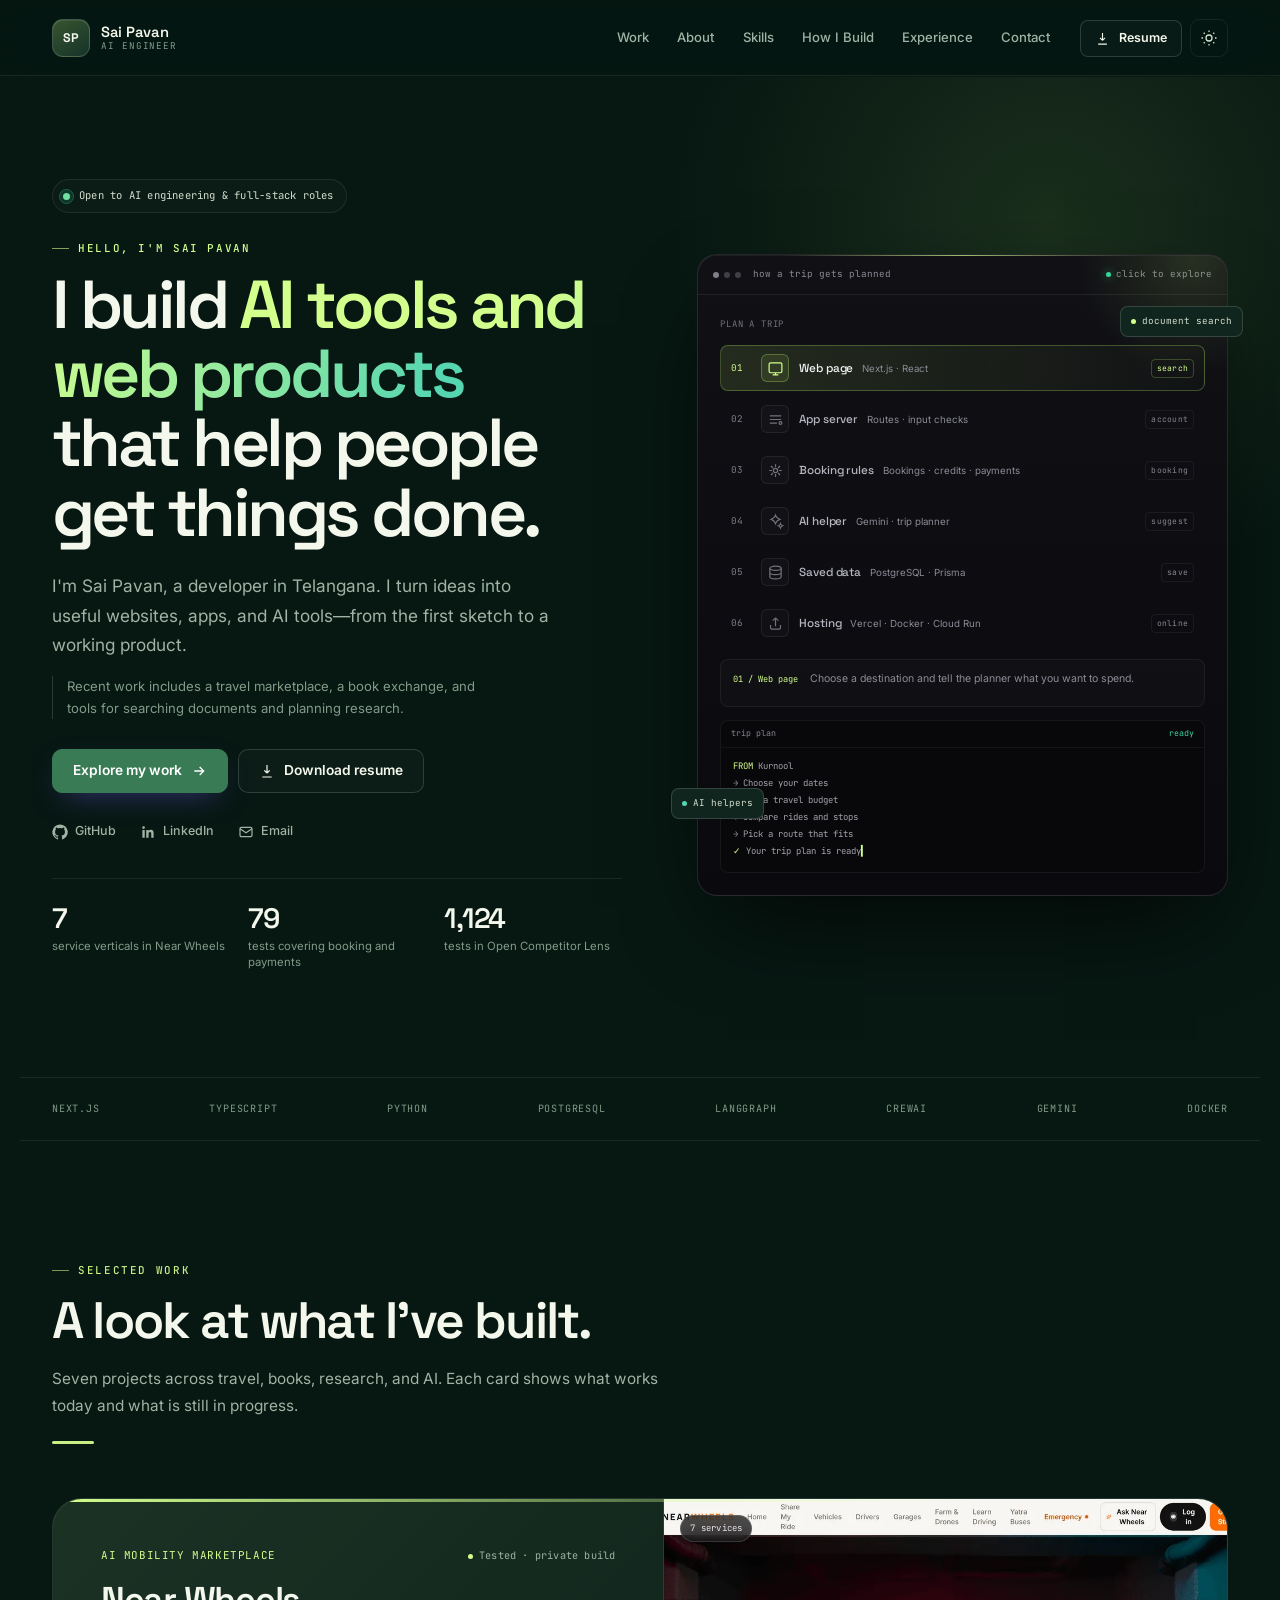
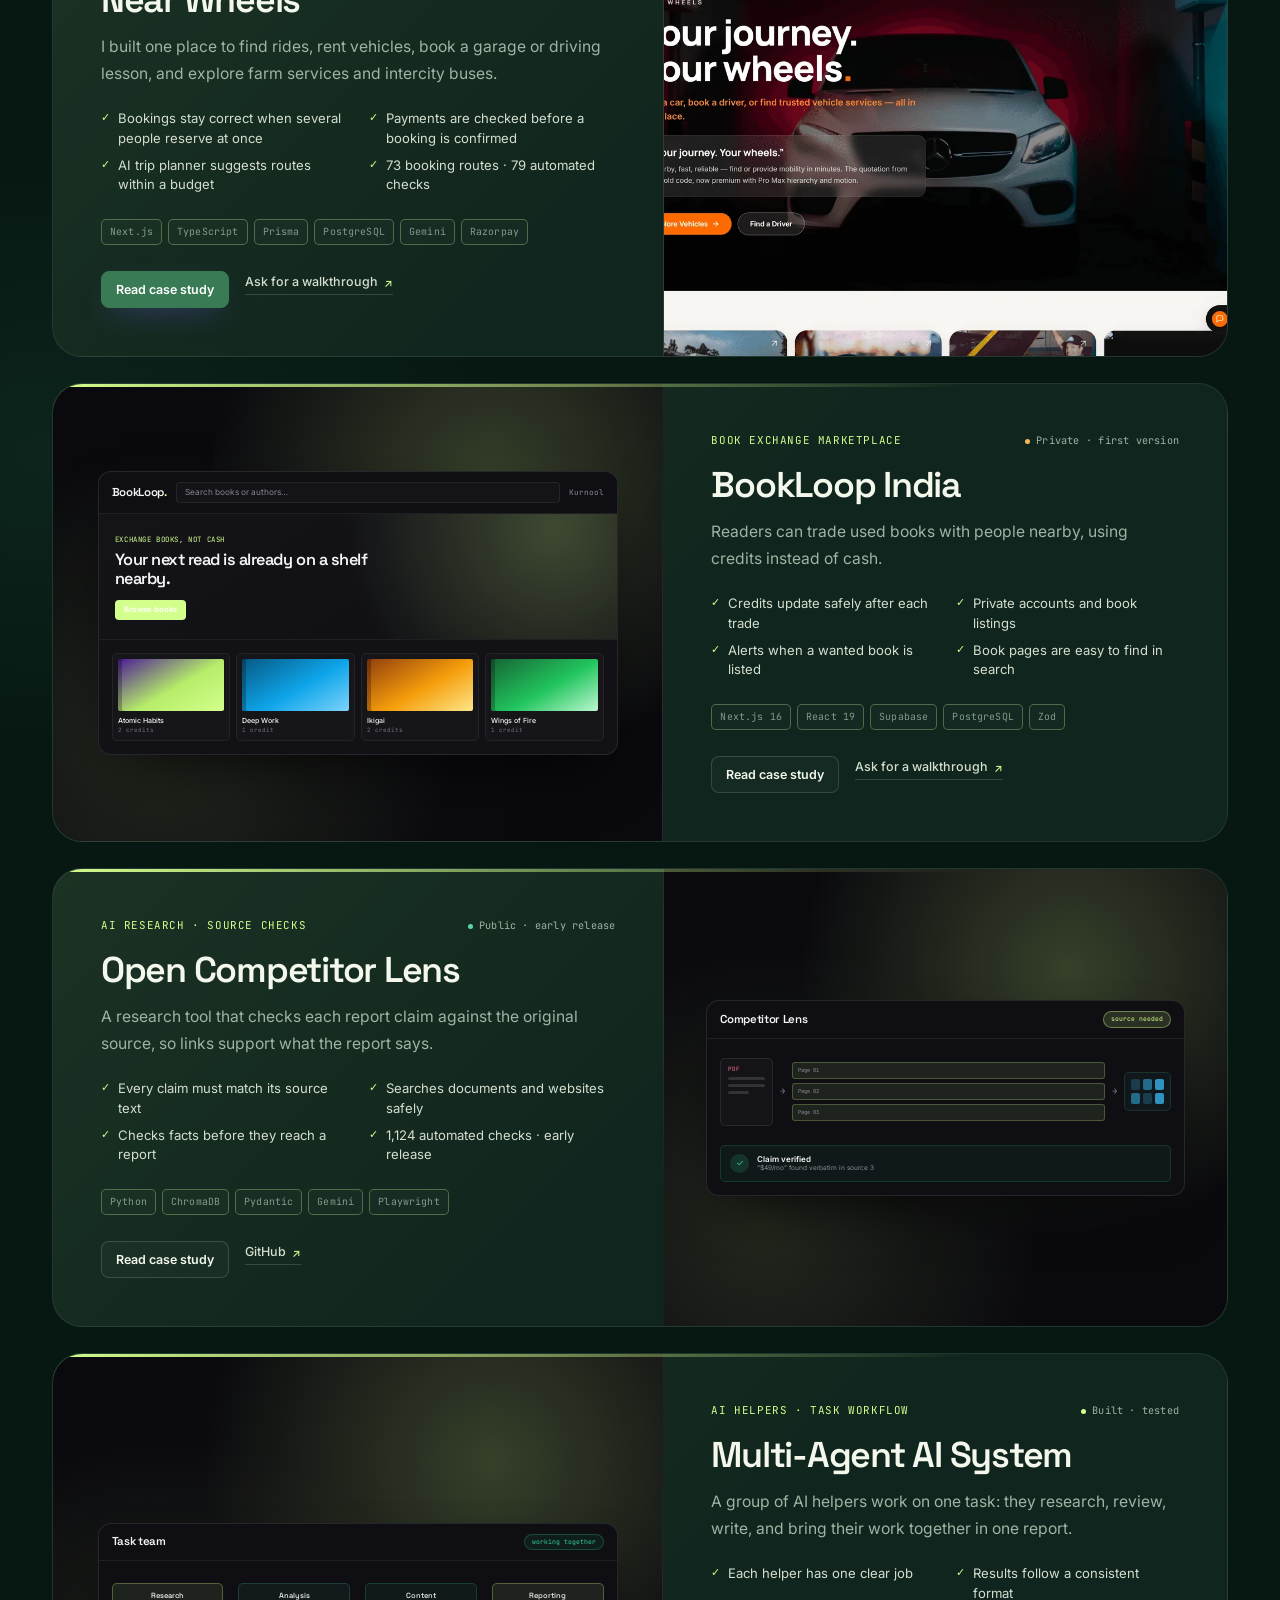
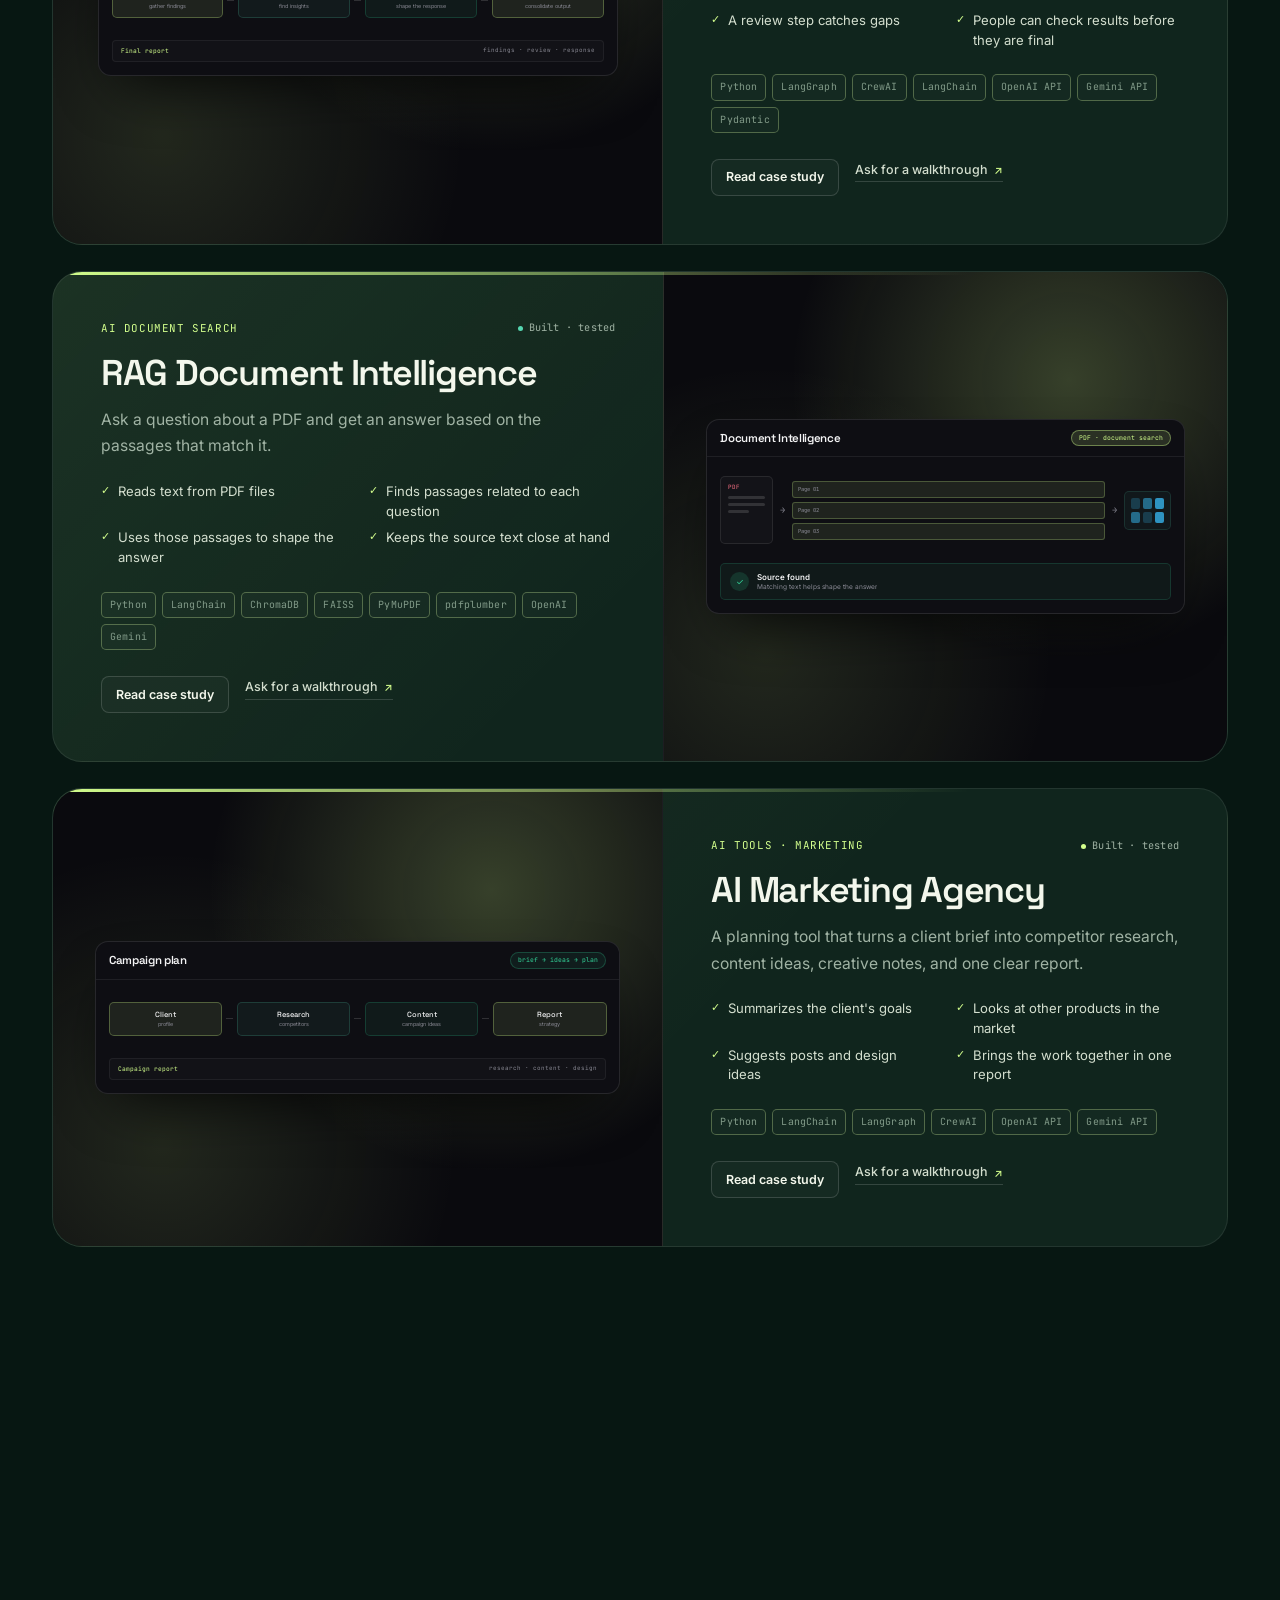
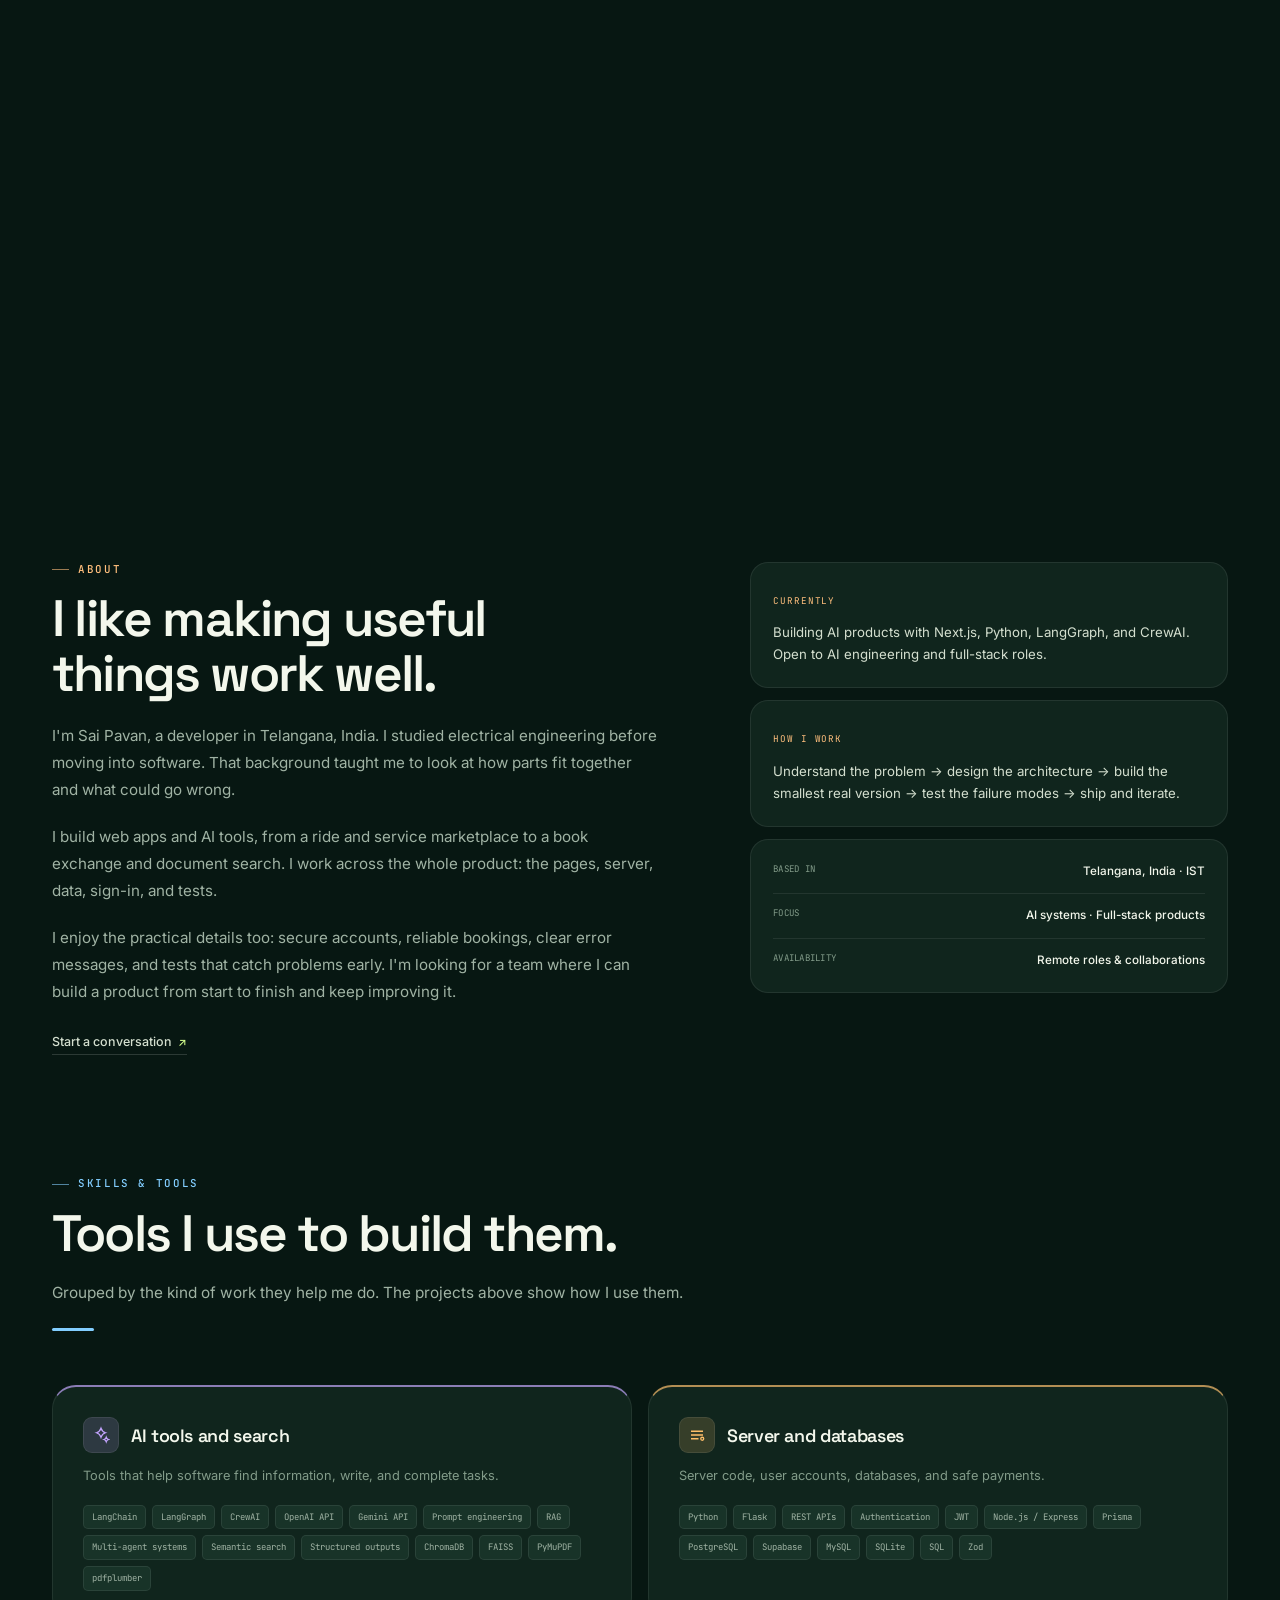
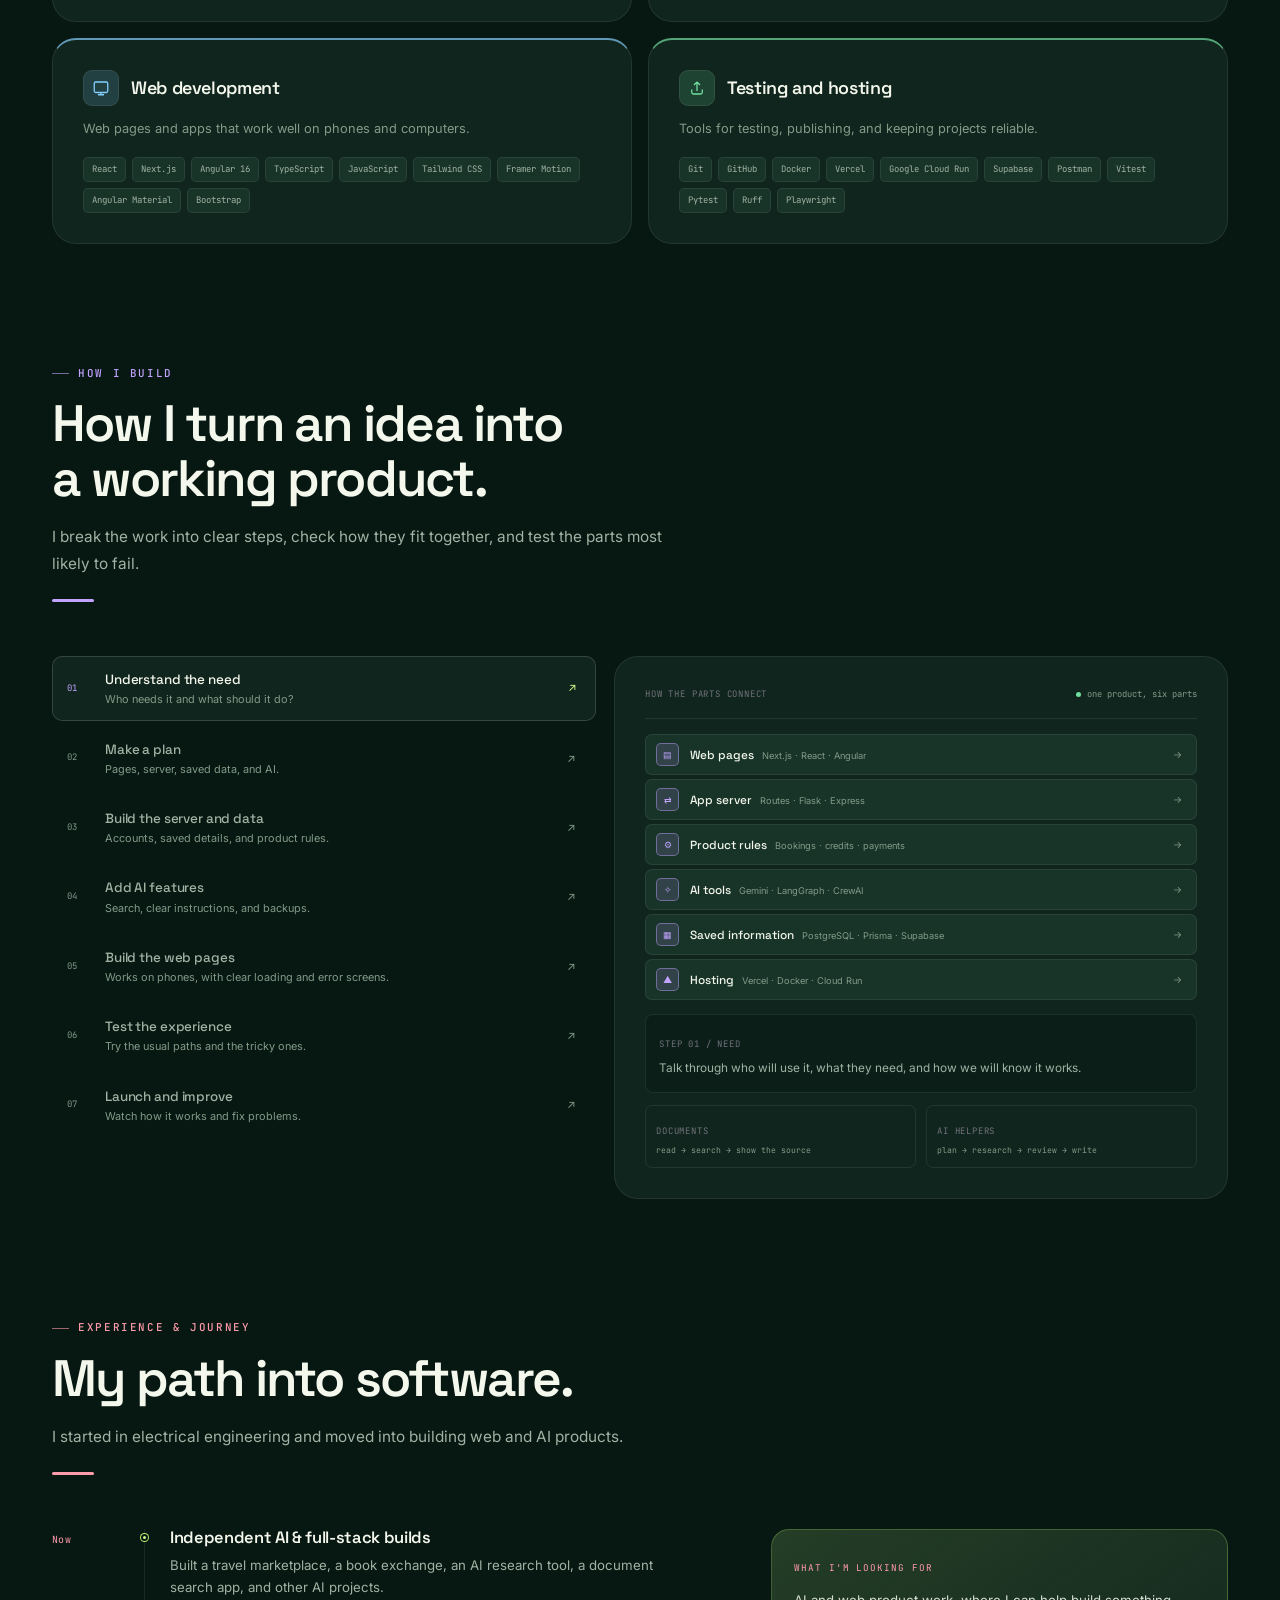
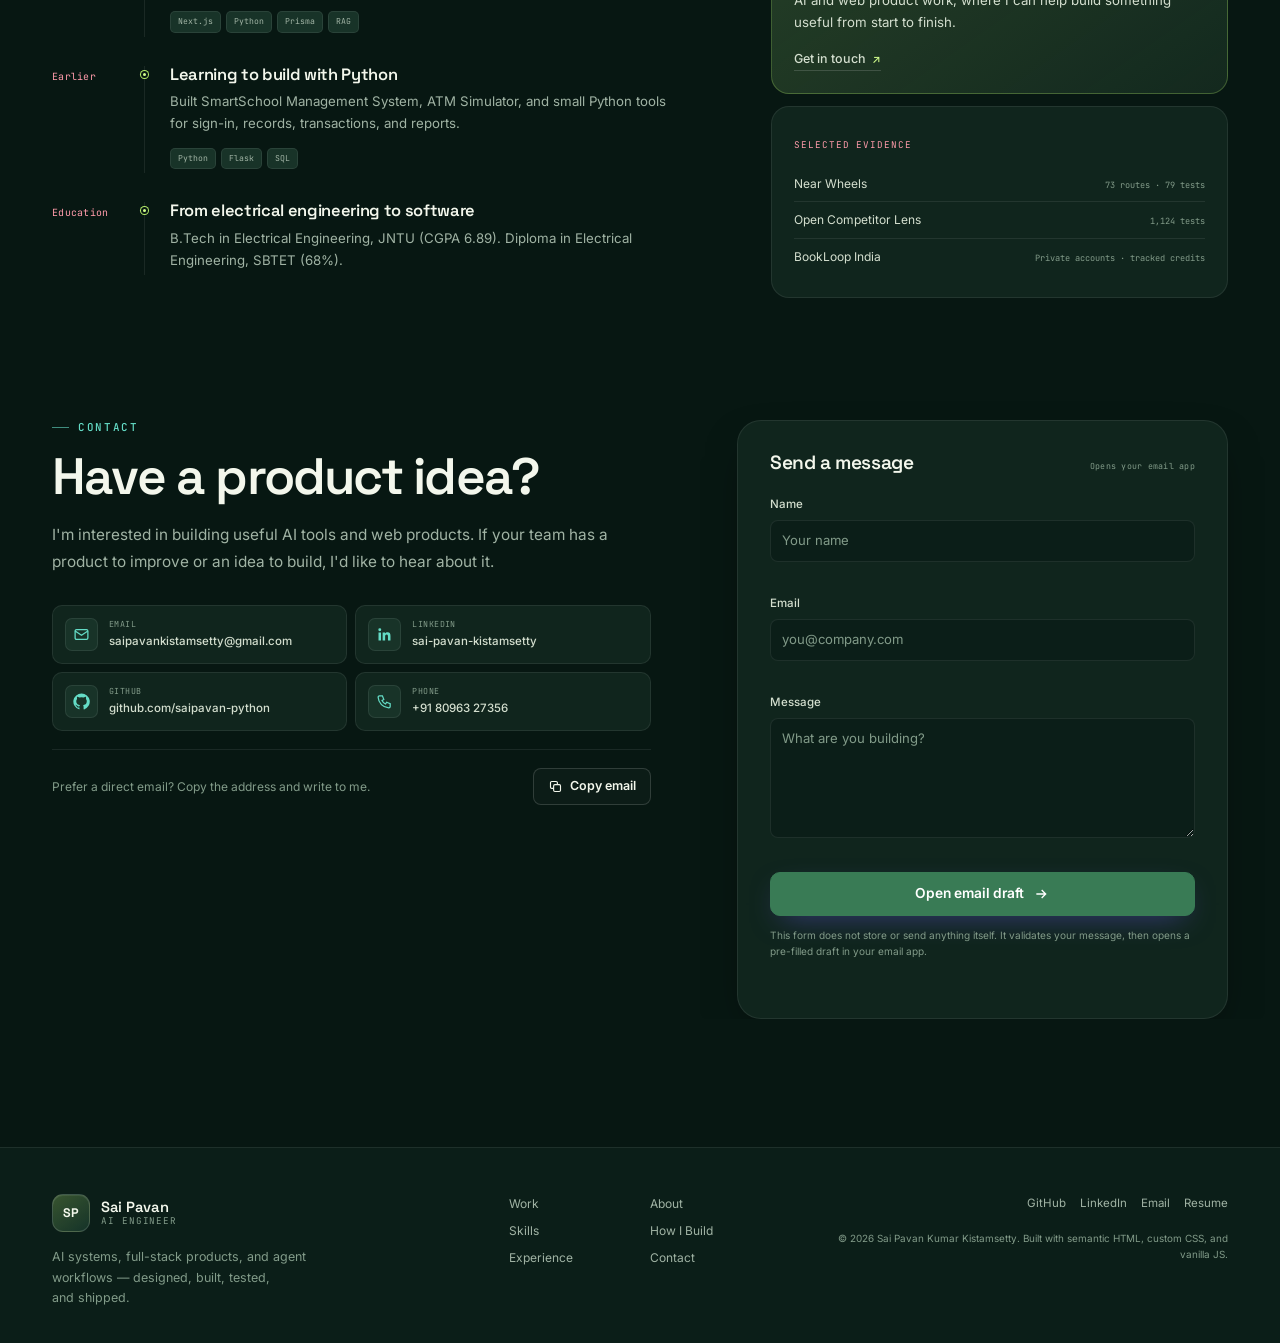
==== commit cb6ba3f8: "Update portfolio UI with green theme and new case studies" ====
--- a/index.html
+++ b/index.html
@@ -15,7 +15,7 @@
   </script>
 
   <title>Sai Pavan Kumar Kistamsetty — AI Engineer &amp; Full-Stack Developer</title>
-  <meta name="description" content="AI engineer and full-stack developer building RAG pipelines, multi-agent workflows, and production web products with Next.js, Python, PostgreSQL, and Gemini.">
+  <meta name="description" content="Sai Pavan builds useful web products and AI tools, from travel and book marketplaces to document search and research.">
   <meta name="author" content="Sai Pavan Kumar Kistamsetty">
   <meta name="robots" content="index, follow, max-image-preview:large">
   <meta name="theme-color" content="#071712" id="theme-color">
@@ -24,7 +24,7 @@
   <meta property="og:type" content="website">
   <meta property="og:site_name" content="Sai Pavan Kumar Kistamsetty">
   <meta property="og:title" content="Sai Pavan Kumar Kistamsetty — AI Engineer &amp; Full-Stack Developer">
-  <meta property="og:description" content="I build intelligent products at the intersection of AI and engineering: RAG pipelines, multi-agent workflows, and production web applications.">
+  <meta property="og:description" content="I build useful web products and AI tools, from travel and book marketplaces to document search and research.">
   <meta property="og:url" content="https://saipavan-python.github.io/portfolio/">
   <meta property="og:image" content="https://saipavan-python.github.io/portfolio/assets/og.png">
   <meta property="og:image:width" content="1200">
@@ -33,7 +33,7 @@
 
   <meta name="twitter:card" content="summary_large_image">
   <meta name="twitter:title" content="Sai Pavan Kumar Kistamsetty — AI Engineer &amp; Full-Stack Developer">
-  <meta name="twitter:description" content="AI systems, full-stack products, and agent workflows — designed, built, tested, and shipped.">
+  <meta name="twitter:description" content="Web products and AI tools for travel, books, document search, and research.">
   <meta name="twitter:image" content="https://saipavan-python.github.io/portfolio/assets/og.png">
   <meta name="twitter:image:alt" content="Sai Pavan Kumar Kistamsetty portfolio preview">
 
@@ -56,7 +56,7 @@
         "@id": "https://saipavan-python.github.io/portfolio/#person",
         "name": "Sai Pavan Kumar Kistamsetty",
         "jobTitle": "AI Engineer and Full-Stack Developer",
-        "description": "AI engineer and full-stack developer building RAG pipelines, multi-agent workflows, and production web applications.",
+        "description": "Developer building useful web products and AI tools, including marketplaces, document search, and research tools.",
         "url": "https://saipavan-python.github.io/portfolio/",
         "email": "mailto:saipavankistamsetty@gmail.com",
         "telephone": "+91-8096327356",
@@ -161,9 +161,9 @@
           Open to AI engineering &amp; full-stack roles
         </div>
         <p class="eyebrow">Hello, I'm Sai Pavan</p>
-        <h1 id="hero-title">I build <span class="gradient-text">intelligent products</span> at the intersection of AI and engineering.</h1>
-        <p class="hero-lead">I'm an AI engineer and full-stack developer. I design RAG pipelines, multi-agent workflows, and production web applications — then take them from architecture to a working product.</p>
-        <p class="hero-note">Recently: a multi-service mobility marketplace, PDF document intelligence, and multi-agent research and marketing workflows.</p>
+        <h1 id="hero-title">I build <span class="gradient-text">AI tools and web products</span> that help people get things done.</h1>
+        <p class="hero-lead">I'm Sai Pavan, a developer in Telangana. I turn ideas into useful websites, apps, and AI tools—from the first sketch to a working product.</p>
+        <p class="hero-note">Recent work includes a travel marketplace, a book exchange, and tools for searching documents and planning research.</p>
 
         <div class="hero-actions">
           <a class="btn btn-primary" href="#work">
@@ -211,98 +211,97 @@
         <div class="system-card" data-system-map>
           <div class="system-chrome">
             <div class="traffic-lights" aria-hidden="true"><i></i><i></i><i></i></div>
-            <span class="system-path">sp.systems / architecture</span>
-            <span class="system-live"><i aria-hidden="true"></i> interactive</span>
+            <span class="system-path">how a trip gets planned</span>
+            <span class="system-live"><i aria-hidden="true"></i> click to explore</span>
           </div>
 
           <div class="system-body">
             <div class="system-heading">
-              <span class="mono-muted">REQUEST LIFECYCLE</span>
-              <span class="mono-muted">POST /api/trip/plan</span>
+              <span class="mono-muted">PLAN A TRIP</span>
+              <span class="mono-muted">TRIP PLANNER</span>
             </div>
 
             <div class="flow" role="group" aria-label="System architecture layers">
-              <button class="flow-row is-active" type="button" data-node="client" data-detail="Server-rendered pages, typed route handlers, and a client that only sees what it needs." data-label="Client">
+              <button class="flow-row is-active" type="button" data-node="client" data-detail="Choose a destination and tell the planner what you want to spend." data-label="Web page">
                 <span class="flow-index">01</span>
                 <span class="flow-icon" aria-hidden="true">
                   <svg viewBox="0 0 24 24" width="17" height="17" fill="none" stroke="currentColor" stroke-width="1.7"><rect x="3" y="4" width="18" height="14" rx="2"/><path d="M8 21h8M12 18v3"/></svg>
                 </span>
-                <span class="flow-copy"><b>Client</b><small>Next.js · React</small></span>
-                <span class="flow-tag">edge</span>
+                <span class="flow-copy"><b>Web page</b><small>Next.js · React</small></span>
+                <span class="flow-tag">search</span>
               </button>
 
-              <button class="flow-row" type="button" data-node="api" data-detail="Auth, validation, rate limits, and idempotency live at the boundary — not in the UI." data-label="API layer">
+              <button class="flow-row" type="button" data-node="api" data-detail="The server checks the account, request details, and payment before it saves a booking." data-label="App server">
                 <span class="flow-index">02</span>
                 <span class="flow-icon" aria-hidden="true">
                   <svg viewBox="0 0 24 24" width="17" height="17" fill="none" stroke="currentColor" stroke-width="1.7"><path d="M4 7h16M4 12h16M4 17h10"/><circle cx="19" cy="17" r="2"/></svg>
                 </span>
-                <span class="flow-copy"><b>API layer</b><small>Route handlers · Zod</small></span>
-                <span class="flow-tag">auth</span>
+                <span class="flow-copy"><b>App server</b><small>Routes · input checks</small></span>
+                <span class="flow-tag">account</span>
               </button>
 
-              <button class="flow-row" type="button" data-node="logic" data-detail="Concurrency-safe transactions, server-computed totals, and payment webhooks that can be replayed safely." data-label="Business logic">
+              <button class="flow-row" type="button" data-node="logic" data-detail="Booking rules stop two people from taking the same slot and keep totals accurate." data-label="Booking rules">
                 <span class="flow-index">03</span>
                 <span class="flow-icon" aria-hidden="true">
                   <svg viewBox="0 0 24 24" width="17" height="17" fill="none" stroke="currentColor" stroke-width="1.7"><path d="M12 3v4m0 10v4M3 12h4m10 0h4M5.6 5.6l2.8 2.8m7.2 7.2 2.8 2.8m0-12.8-2.8 2.8M8.4 15.6l-2.8 2.8"/><circle cx="12" cy="12" r="3"/></svg>
                 </span>
-                <span class="flow-copy"><b>Business logic</b><small>Bookings · credits · payments</small></span>
-                <span class="flow-tag">business</span>
+                <span class="flow-copy"><b>Booking rules</b><small>Bookings · credits · payments</small></span>
+                <span class="flow-tag">booking</span>
               </button>
 
-              <button class="flow-row" type="button" data-node="ai" data-detail="AI is a service layer: retrieval, prompts, structured outputs, and a fallback path when the model is wrong or unavailable." data-label="AI services">
+              <button class="flow-row" type="button" data-node="ai" data-detail="The trip planner suggests routes and stops. The rest of the booking still follows clear rules." data-label="AI helper">
                 <span class="flow-index">04</span>
                 <span class="flow-icon" aria-hidden="true">
                   <svg viewBox="0 0 24 24" width="17" height="17" fill="none" stroke="currentColor" stroke-width="1.7"><path d="M12 3c1.2 3.7 2.3 4.8 6 6-3.7 1.2-4.8 2.3-6 6-1.2-3.7-2.3-4.8-6-6 3.7-1.2 4.8-2.3 6-6Z"/><path d="M19 15c.6 1.8 1.2 2.4 3 3-1.8.6-2.4 1.2-3 3-.6-1.8-1.2-2.4-3-3 1.8-.6 2.4-1.2 3-3Z"/></svg>
                 </span>
-                <span class="flow-copy"><b>AI services</b><small>Gemini · LangGraph · RAG</small></span>
-                <span class="flow-tag">agents</span>
+                <span class="flow-copy"><b>AI helper</b><small>Gemini · trip planner</small></span>
+                <span class="flow-tag">suggest</span>
               </button>
 
-              <button class="flow-row" type="button" data-node="data" data-detail="Relational integrity for bookings and credits; vector retrieval for evidence-backed answers." data-label="Data layer">
+              <button class="flow-row" type="button" data-node="data" data-detail="The database keeps bookings, credits, and payments in sync." data-label="Saved data">
                 <span class="flow-index">05</span>
                 <span class="flow-icon" aria-hidden="true">
                   <svg viewBox="0 0 24 24" width="17" height="17" fill="none" stroke="currentColor" stroke-width="1.7"><ellipse cx="12" cy="6" rx="8" ry="3"/><path d="M4 6v6c0 1.7 3.6 3 8 3s8-1.3 8-3V6M4 12v6c0 1.7 3.6 3 8 3s8-1.3 8-3v-6"/></svg>
                 </span>
-                <span class="flow-copy"><b>Data</b><small>Postgres · Prisma · Chroma</small></span>
-                <span class="flow-tag">state</span>
+                <span class="flow-copy"><b>Saved data</b><small>PostgreSQL · Prisma</small></span>
+                <span class="flow-tag">save</span>
               </button>
 
-              <button class="flow-row" type="button" data-node="deploy" data-detail="The same repo builds locally, in CI, and on the deploy target — with environment validation and a repeatable path to production." data-label="Deployment">
+              <button class="flow-row" type="button" data-node="deploy" data-detail="The site and server are prepared so the same product can run in development and online." data-label="Hosting">
                 <span class="flow-index">06</span>
                 <span class="flow-icon" aria-hidden="true">
                   <svg viewBox="0 0 24 24" width="17" height="17" fill="none" stroke="currentColor" stroke-width="1.7"><path d="M12 16V4m0 0 4 4m-4-4L8 8"/><path d="M5 14v4a2 2 0 0 0 2 2h10a2 2 0 0 0 2-2v-4"/></svg>
                 </span>
-                <span class="flow-copy"><b>Deploy</b><small>Vercel · Docker · Cloud Run</small></span>
-                <span class="flow-tag">ship</span>
+                <span class="flow-copy"><b>Hosting</b><small>Vercel · Docker · Cloud Run</small></span>
+                <span class="flow-tag">online</span>
               </button>
             </div>
 
             <div class="system-detail" aria-live="polite">
-              <span class="system-detail-label" data-detail-label>01 / Client</span>
-              <p data-detail-text>Server-rendered pages, typed route handlers, and a client that only sees what it needs.</p>
+              <span class="system-detail-label" data-detail-label>01 / Web page</span>
+              <p data-detail-text>Choose a destination and tell the planner what you want to spend.</p>
             </div>
 
             <div class="terminal" aria-hidden="true">
               <div class="terminal-bar">
-                <span>trace.log</span>
-                <span class="terminal-status">200 OK</span>
+                <span>trip plan</span>
+                <span class="terminal-status">ready</span>
               </div>
-              <pre><span class="t-prompt">$</span> POST /api/trip/plan
-<span class="t-arrow">→</span> auth.verify()          <span class="t-time">12ms</span>
-<span class="t-arrow">→</span> zod.parse(body)        <span class="t-ok">ok</span>
-<span class="t-arrow">→</span> agent.plan({ budget }) <span class="t-time">184ms</span>
-<span class="t-arrow">→</span> rag.retrieve("budget") <span class="t-time">67ms</span>
-<span class="t-arrow">→</span> gemini.generate()      <span class="t-ok">schema ✓</span>
-<span class="t-prompt">←</span> 200 { itinerary, cost }<span class="cursor" aria-hidden="true">▍</span></pre>
+              <pre><span class="t-prompt">FROM</span> Kurnool
+<span class="t-arrow">→</span> Choose your dates
+<span class="t-arrow">→</span> Set a travel budget
+<span class="t-arrow">→</span> Compare rides and stops
+<span class="t-arrow">→</span> Pick a route that fits
+<span class="t-prompt">✓</span> Your trip plan is ready<span class="cursor" aria-hidden="true">▍</span></pre>
             </div>
           </div>
         </div>
 
         <div class="floating-note floating-note-a" aria-hidden="true">
-          <span class="dot"></span> RAG pipeline
+          <span class="dot"></span> document search
         </div>
         <div class="floating-note floating-note-b" aria-hidden="true">
-          <span class="dot dot-blue"></span> agent workflow
+          <span class="dot dot-blue"></span> AI helpers
         </div>
       </div>
     </section>
@@ -314,24 +313,24 @@
     <section class="section container" id="work" aria-labelledby="work-title">
       <div class="section-head reveal">
         <p class="eyebrow">Selected work</p>
-        <h2 id="work-title">Proof, not a pitch deck.</h2>
-        <p class="section-lead">Six selected projects across AI engineering, full-stack marketplaces, and intelligent automation. Each project is labeled with its current status, and prototype scope is kept clear.</p>
+        <h2 id="work-title">A look at what I've built.</h2>
+        <p class="section-lead">Seven projects across travel, books, research, and AI. Each card shows what works today and what is still in progress.</p>
       </div>
 
       <div class="projects">
-        <article class="project project-featured reveal">
+        <article class="project project-featured project-near-wheels reveal">
           <div class="project-content">
             <div class="project-topline">
               <span class="project-category">AI mobility marketplace</span>
               <span class="project-status"><i class="dot"></i> Tested · private build</span>
             </div>
             <h3>Near Wheels</h3>
-            <p class="project-summary">A seven-vertical mobility marketplace for India's road-transport and agri-services economy — ride-sharing, rentals, garages, driving schools, drone spraying, farm equipment, and intercity buses in one product.</p>
+            <p class="project-summary">I built one place to find rides, rent vehicles, book a garage or driving lesson, and explore farm services and intercity buses.</p>
             <ul class="project-highlights">
-              <li>Concurrency-safe booking with row locks</li>
-              <li>Idempotent Razorpay payment verification</li>
-              <li>Gemini-powered budget trip planner</li>
-              <li>73 API route handlers · 79 tests</li>
+              <li>Bookings stay correct when several people reserve at once</li>
+              <li>Payments are checked before a booking is confirmed</li>
+              <li>AI trip planner suggests routes within a budget</li>
+              <li>73 booking routes · 79 automated checks</li>
             </ul>
             <div class="project-stack" aria-label="Technology stack">
               <span>Next.js</span><span>TypeScript</span><span>Prisma</span><span>PostgreSQL</span><span>Gemini</span><span>Razorpay</span>
@@ -343,17 +342,17 @@
           </div>
           <button class="project-media project-media-featured" type="button" data-case="near-wheels" aria-label="Open Near Wheels case study">
             <img src="assets/projects/near-wheels-home.webp" alt="Near Wheels marketplace homepage showing ride sharing, vehicle rentals, and local services" width="1280" height="820" loading="eager">
-            <span class="media-badge">7 verticals</span>
+            <span class="media-badge">7 services</span>
             <span class="media-overlay"><span>View case study</span></span>
           </button>
         </article>
 
-        <article class="project reveal">
+        <article class="project project-bookloop reveal">
           <button class="project-media mock-wrap" type="button" data-case="bookloop" aria-label="Open BookLoop India case study">
             <div class="mock mock-bookloop" aria-hidden="true">
               <div class="mock-topbar">
                 <span class="mock-logo">BookLoop<span>.</span></span>
-                <span class="mock-search">Search titles, authors, ISBN…</span>
+                <span class="mock-search">Search books or authors…</span>
                 <span class="mock-city">Kurnool</span>
               </div>
               <div class="mock-bookloop-hero">
@@ -373,15 +372,15 @@
           <div class="project-content">
             <div class="project-topline">
               <span class="project-category">Book exchange marketplace</span>
-              <span class="project-status"><i class="dot dot-amber"></i> Tested · private MVP</span>
+              <span class="project-status"><i class="dot dot-amber"></i> Private · first version</span>
             </div>
             <h3>BookLoop India</h3>
-            <p class="project-summary">A mobile-first peer-to-peer book exchange for Indian readers, built around credits instead of cash — with atomic exchange transactions, row-level security, wish-list alerts, and moderation.</p>
+            <p class="project-summary">Readers can trade used books with people nearby, using credits instead of cash.</p>
             <ul class="project-highlights">
-              <li>Credit ledger with row-level locks</li>
-              <li>Supabase Auth + RLS</li>
-              <li>ISBN wish-list alerts</li>
-              <li>SEO-ready discovery pages</li>
+              <li>Credits update safely after each trade</li>
+              <li>Private accounts and book listings</li>
+              <li>Alerts when a wanted book is listed</li>
+              <li>Book pages are easy to find in search</li>
             </ul>
             <div class="project-stack" aria-label="Technology stack">
               <span>Next.js 16</span><span>React 19</span><span>Supabase</span><span>PostgreSQL</span><span>Zod</span>
@@ -393,17 +392,17 @@
           </div>
         </article>
 
-        <article class="project project-archive reveal">
+        <article class="project project-open-lens reveal">
           <button class="project-media mock-wrap" type="button" data-case="rag" aria-label="Open Open Competitor Lens case study">
             <div class="mock mock-rag" aria-hidden="true">
               <div class="mock-rag-head">
                 <span class="mock-logo">Competitor Lens</span>
-                <span class="mock-pill">evidence required</span>
+                <span class="mock-pill">source needed</span>
               </div>
               <div class="mock-rag-flow">
                 <div class="rag-doc"><span>PDF</span><i></i><i></i><i class="short"></i></div>
                 <span class="rag-arrow">→</span>
-                <div class="rag-chunks"><span>chunk 01</span><span>chunk 02</span><span>chunk 03</span></div>
+                <div class="rag-chunks"><span>Page 01</span><span>Page 02</span><span>Page 03</span></div>
                 <span class="rag-arrow">→</span>
                 <div class="rag-vector"><i></i><i></i><i></i><i></i><i></i><i></i></div>
               </div>
@@ -416,16 +415,16 @@
           </button>
           <div class="project-content">
             <div class="project-topline">
-              <span class="project-category">RAG · Evidence verification</span>
-              <span class="project-status"><i class="dot dot-blue"></i> Public · pre-alpha</span>
+              <span class="project-category">AI research · source checks</span>
+              <span class="project-status"><i class="dot dot-blue"></i> Public · early release</span>
             </div>
             <h3>Open Competitor Lens</h3>
-            <p class="project-summary">An evidence-backed research library where every claim in a report must trace to a retrieved source. Built around retrieval, structured extraction, and mechanical fact-checking.</p>
+            <p class="project-summary">A research tool that checks each report claim against the original source, so links support what the report says.</p>
             <ul class="project-highlights">
-              <li>Chroma vector store + BM25 retrieval</li>
-              <li>SSRF-guarded web retrieval</li>
-              <li>Schema-constrained extraction</li>
-              <li>1,124 tests · pre-alpha</li>
+              <li>Every claim must match its source text</li>
+              <li>Searches documents and websites safely</li>
+              <li>Checks facts before they reach a report</li>
+              <li>1,124 automated checks · early release</li>
             </ul>
             <div class="project-stack" aria-label="Technology stack">
               <span>Python</span><span>ChromaDB</span><span>Pydantic</span><span>Gemini</span><span>Playwright</span>
@@ -437,12 +436,12 @@
           </div>
         </article>
 
-        <article class="project reveal">
+        <article class="project project-agents reveal">
           <button class="project-media mock-wrap" type="button" data-case="agents" aria-label="Open Multi-Agent AI System case study">
             <div class="mock mock-agents" aria-hidden="true">
               <div class="agents-head">
-                <span class="mock-logo">agent.run()</span>
-                <span class="mock-pill mock-pill-green">orchestrating</span>
+                <span class="mock-logo">Task team</span>
+                <span class="mock-pill mock-pill-green">working together</span>
               </div>
               <div class="agents-graph">
                 <div class="agent-node agent-planner"><b>Research</b><small>gather findings</small></div>
@@ -453,22 +452,22 @@
                 <div class="agent-line"></div>
                 <div class="agent-node agent-writer"><b>Reporting</b><small>consolidate output</small></div>
               </div>
-              <div class="agents-output"><span>output.json</span><small>{ findings, analysis, response }</small></div>
+              <div class="agents-output"><span>Final report</span><small>findings · review · response</small></div>
             </div>
             <span class="media-overlay"><span>View case study</span></span>
           </button>
           <div class="project-content">
             <div class="project-topline">
-              <span class="project-category">Multi-agent automation</span>
-              <span class="project-status"><i class="dot"></i> Implemented · tested</span>
+              <span class="project-category">AI helpers · task workflow</span>
+              <span class="project-status"><i class="dot"></i> Built · tested</span>
             </div>
             <h3>Multi-Agent AI System</h3>
-            <p class="project-summary">A role-based AI system that splits complex tasks across specialized research, analysis, content, and reporting agents, then coordinates their work into a structured result.</p>
+            <p class="project-summary">A group of AI helpers work on one task: they research, review, write, and bring their work together in one report.</p>
             <ul class="project-highlights">
-              <li>Specialized agent roles</li>
-              <li>Structured JSON outputs</li>
-              <li>Shared memory + critique loop</li>
-              <li>Human review states</li>
+              <li>Each helper has one clear job</li>
+              <li>Results follow a consistent format</li>
+              <li>A review step catches gaps</li>
+              <li>People can check results before they are final</li>
             </ul>
             <div class="project-stack" aria-label="Technology stack">
               <span>Python</span><span>LangGraph</span><span>CrewAI</span><span>LangChain</span><span>OpenAI API</span><span>Gemini API</span><span>Pydantic</span>
@@ -480,71 +479,74 @@
           </div>
         </article>
 
-        <article class="project reveal">
-          <div class="project-media mock-wrap" aria-hidden="true">
+        <article class="project project-doc-ai reveal">
+          <button class="project-media mock-wrap" type="button" data-case="doc-ai" aria-label="Open RAG Document Intelligence case study">
             <div class="mock mock-rag mock-large">
-              <div class="mock-rag-head"><span class="mock-logo">Document Intelligence</span><span class="mock-pill">PDF · semantic search</span></div>
-              <div class="mock-rag-flow"><div class="rag-doc"><span>PDF</span><i></i><i></i><i class="short"></i></div><span class="rag-arrow">→</span><div class="rag-chunks"><span>chunk 01</span><span>chunk 02</span><span>chunk 03</span></div><span class="rag-arrow">→</span><div class="rag-vector"><i></i><i></i><i></i><i></i><i></i><i></i></div></div>
-              <div class="mock-rag-answer"><span class="mock-check">✓</span><div><strong>Context retrieved</strong><small>Relevant passages sent with the question</small></div></div>
-            </div>
-          </div>
+              <div class="mock-rag-head"><span class="mock-logo">Document Intelligence</span><span class="mock-pill">PDF · document search</span></div>
+              <div class="mock-rag-flow"><div class="rag-doc"><span>PDF</span><i></i><i></i><i class="short"></i></div><span class="rag-arrow">→</span><div class="rag-chunks"><span>Page 01</span><span>Page 02</span><span>Page 03</span></div><span class="rag-arrow">→</span><div class="rag-vector"><i></i><i></i><i></i><i></i><i></i><i></i></div></div>
+              <div class="mock-rag-answer"><span class="mock-check">✓</span><div><strong>Source found</strong><small>Matching text helps shape the answer</small></div></div>
+            </div>
+            <span class="media-overlay"><span>View case study</span></span>
+          </button>
           <div class="project-content">
-            <div class="project-topline"><span class="project-category">Generative AI · RAG</span><span class="project-status"><i class="dot dot-blue"></i> Implemented · tested</span></div>
+            <div class="project-topline"><span class="project-category">AI document search</span><span class="project-status"><i class="dot dot-blue"></i> Built · tested</span></div>
             <h3>RAG Document Intelligence</h3>
-            <p class="project-summary">Ask natural-language questions about PDFs. The pipeline extracts text, splits it into useful chunks, retrieves relevant passages, and gives an LLM grounded context for its answer.</p>
+            <p class="project-summary">Ask a question about a PDF and get an answer based on the passages that match it.</p>
             <ul class="project-highlights">
-              <li>PDF extraction with PyMuPDF and pdfplumber</li>
-              <li>Chunking, embeddings, and vector storage</li>
-              <li>Semantic retrieval with ChromaDB or FAISS</li>
-              <li>Context-aware answers with source material</li>
+              <li>Reads text from PDF files</li>
+              <li>Finds passages related to each question</li>
+              <li>Uses those passages to shape the answer</li>
+              <li>Keeps the source text close at hand</li>
             </ul>
             <div class="project-stack" aria-label="Technology stack"><span>Python</span><span>LangChain</span><span>ChromaDB</span><span>FAISS</span><span>PyMuPDF</span><span>pdfplumber</span><span>OpenAI</span><span>Gemini</span></div>
             <div class="project-actions"><button class="btn btn-sm btn-secondary" type="button" data-case="doc-ai">Read case study</button><a class="text-link" href="mailto:saipavankistamsetty@gmail.com?subject=RAG%20Document%20Intelligence%20walkthrough">Ask for a walkthrough <span aria-hidden="true">↗</span></a></div>
           </div>
         </article>
 
-        <article class="project reveal">
-          <div class="project-media mock-wrap" aria-hidden="true">
+        <article class="project project-marketing reveal">
+          <button class="project-media mock-wrap" type="button" data-case="marketing" aria-label="Open AI Marketing Agency case study">
             <div class="mock mock-agents mock-large">
-              <div class="agents-head"><span class="mock-logo">campaign.flow()</span><span class="mock-pill mock-pill-green">research → report</span></div>
+              <div class="agents-head"><span class="mock-logo">Campaign plan</span><span class="mock-pill mock-pill-green">brief → ideas → plan</span></div>
               <div class="agents-graph"><div class="agent-node agent-planner"><b>Client</b><small>profile</small></div><div class="agent-line"></div><div class="agent-node agent-research"><b>Research</b><small>competitors</small></div><div class="agent-line"></div><div class="agent-node agent-analyst"><b>Content</b><small>campaign ideas</small></div><div class="agent-line"></div><div class="agent-node agent-writer"><b>Report</b><small>strategy</small></div></div>
-              <div class="agents-output"><span>marketing-brief</span><small>research · content · creative direction</small></div>
-            </div>
-          </div>
+              <div class="agents-output"><span>Campaign report</span><small>research · content · design</small></div>
+            </div>
+            <span class="media-overlay"><span>View case study</span></span>
+          </button>
           <div class="project-content">
-            <div class="project-topline"><span class="project-category">AI automation · Marketing</span><span class="project-status"><i class="dot"></i> Implemented · tested</span></div>
+            <div class="project-topline"><span class="project-category">AI tools · marketing</span><span class="project-status"><i class="dot"></i> Built · tested</span></div>
             <h3>AI Marketing Agency</h3>
-            <p class="project-summary">A multi-agent workflow for repetitive marketing research and planning. Specialized agents process a client profile, research competitors, draft content ideas, shape creative direction, and consolidate a report.</p>
+            <p class="project-summary">A planning tool that turns a client brief into competitor research, content ideas, creative notes, and one clear report.</p>
             <ul class="project-highlights">
-              <li>Client profiling and competitor research</li>
-              <li>Content ideas and design briefs</li>
-              <li>Role-based agent orchestration</li>
-              <li>Consolidated marketing reports</li>
+              <li>Summarizes the client's goals</li>
+              <li>Looks at other products in the market</li>
+              <li>Suggests posts and design ideas</li>
+              <li>Brings the work together in one report</li>
             </ul>
             <div class="project-stack" aria-label="Technology stack"><span>Python</span><span>LangChain</span><span>LangGraph</span><span>CrewAI</span><span>OpenAI API</span><span>Gemini API</span></div>
             <div class="project-actions"><button class="btn btn-sm btn-secondary" type="button" data-case="marketing">Read case study</button><a class="text-link" href="mailto:saipavankistamsetty@gmail.com?subject=AI%20Marketing%20Agency%20walkthrough">Ask for a walkthrough <span aria-hidden="true">↗</span></a></div>
           </div>
         </article>
 
-        <article class="project reveal">
-          <div class="project-media project-media-ev" aria-hidden="true">
+        <article class="project project-ev reveal">
+          <button class="project-media project-media-ev" type="button" data-case="ev-sharing" aria-label="Open EV Charger Sharing Marketplace case study">
             <div class="ev-preview">
               <div class="ev-topline"><span class="ev-brand"><i aria-hidden="true">↯</i> charge.near</span><span class="ev-location">INDIA · NEARBY</span></div>
               <div class="ev-map" aria-hidden="true"><span class="ev-road ev-road-a"></span><span class="ev-road ev-road-b"></span><span class="ev-road ev-road-c"></span><i class="ev-pin ev-pin-a">↯</i><i class="ev-pin ev-pin-b">↯</i><i class="ev-pin ev-pin-c">↯</i><span class="ev-you">YOU</span></div>
-              <div class="ev-listing"><span class="ev-plug">↯</span><span><b>Home charger nearby</b><small>Host-listed · booking prototype</small></span><span class="ev-arrow">↗</span></div>
-            </div>
-          </div>
+              <div class="ev-listing"><span class="ev-plug">↯</span><span><b>Home charger nearby</b><small>Listed by a local host</small></span><span class="ev-arrow">↗</span></div>
+            </div>
+            <span class="media-overlay"><span>View case study</span></span>
+          </button>
           <div class="project-content">
-            <div class="project-topline"><span class="project-category">MobilityTech · EVTech</span><span class="project-status"><i class="dot dot-amber"></i> Implemented prototype</span></div>
+            <div class="project-topline"><span class="project-category">Electric vehicle charging</span><span class="project-status"><i class="dot dot-amber"></i> Working prototype</span></div>
             <h3>EV Charger Sharing Marketplace</h3>
-            <p class="project-summary">A peer-to-peer charging marketplace concept for India. Drivers can discover host-listed chargers, while charger owners can present available infrastructure through a simple marketplace experience.</p>
+            <p class="project-summary">An early marketplace idea for finding and booking home chargers listed by local hosts.</p>
             <ul class="project-highlights">
-              <li>Driver-facing charger discovery</li>
-              <li>Host and charger listing workflows</li>
-              <li>Marketplace booking experience</li>
-              <li>Prototype scope kept distinct from future features</li>
-            </ul>
-            <p class="project-tech-note">Prototype scope covers discovery, host listings, and booking flows. Live charger connectivity and charging-session monitoring are future scope.</p>
+              <li>Drivers can search for chargers nearby</li>
+              <li>Hosts can list a charger</li>
+              <li>Visitors can explore the booking flow</li>
+              <li>Live charger connections are future work</li>
+            </ul>
+            <p class="project-tech-note">This version covers finding, listing, and booking chargers. Connecting to live chargers is future work.</p>
             <div class="project-actions"><button class="btn btn-sm btn-secondary" type="button" data-case="ev-sharing">Read case study</button><a class="text-link" href="mailto:saipavankistamsetty@gmail.com?subject=EV%20Charger%20Sharing%20walkthrough">Ask for a walkthrough <span aria-hidden="true">↗</span></a></div>
           </div>
         </article>
@@ -552,11 +554,10 @@
 
       <div class="more-builds reveal">
         <div class="more-builds-head">
-          <span class="eyebrow">More builds</span>
-          <p>Live product work, public experiments, and smaller repositories.</p>
+          <span class="eyebrow">More projects</span>
+          <p>Smaller apps and public experiments.</p>
         </div>
         <div class="more-builds-links">
-          <button type="button" data-case="rag"><b>Open Competitor Lens</b><span>Public pre-alpha · evidence-backed research · 1,124 tests ↗</span></button>
           <a href="https://github.com/saipavan-python/smartschool-management-system" target="_blank" rel="noopener noreferrer"><b>SmartSchool Management System</b><span>Flask · MySQL · role-based dashboards</span></a>
           <a href="https://github.com/saipavan-python/ATM-Simulator" target="_blank" rel="noopener noreferrer"><b>ATM Simulator</b><span>Python · auth · transactions</span></a>
           <a href="https://github.com/saipavan-python/smartCalculator-python" target="_blank" rel="noopener noreferrer"><b>Smart Calculator</b><span>Python · CLI · error handling</span></a>
@@ -570,10 +571,10 @@
       <div class="about-grid">
         <div class="about-copy reveal">
           <p class="eyebrow">About</p>
-          <h2 id="about-title">I care about how the pieces connect.</h2>
-          <p>I'm Sai Pavan, an AI engineer and full-stack developer based in Telangana, India. My path into software started with an electrical engineering background, which is probably why I care about systems: how the pieces connect, where the failure modes are, and what happens when load arrives.</p>
-          <p>Most of my work sits between AI and product. I build RAG pipelines that retrieve evidence instead of guessing, multi-agent workflows that divide a problem into specialist roles, and full-stack applications that put those capabilities behind a real interface. I like the unglamorous parts too: schema design, auth boundaries, idempotency, error states, and tests that actually fail when the code is wrong.</p>
-          <p>I'm looking for a team where I can own a problem end-to-end — from architecture and backend to the interface someone uses — and keep shipping.</p>
+          <h2 id="about-title">I like making useful things work well.</h2>
+          <p>I'm Sai Pavan, a developer in Telangana, India. I studied electrical engineering before moving into software. That background taught me to look at how parts fit together and what could go wrong.</p>
+          <p>I build web apps and AI tools, from a ride and service marketplace to a book exchange and document search. I work across the whole product: the pages, server, data, sign-in, and tests.</p>
+          <p>I enjoy the practical details too: secure accounts, reliable bookings, clear error messages, and tests that catch problems early. I'm looking for a team where I can build a product from start to finish and keep improving it.</p>
           <a class="text-link about-link" href="mailto:saipavankistamsetty@gmail.com">Start a conversation <span aria-hidden="true">↗</span></a>
         </div>
 
@@ -597,9 +598,9 @@
 
     <section class="section container" id="skills" aria-labelledby="skills-title">
       <div class="section-head reveal">
-        <p class="eyebrow">Technical skills</p>
-        <h2 id="skills-title">Grouped by where I use them.</h2>
-        <p class="section-lead">No percentage bars. The work above is the evidence. These are the tools I reach for when a problem calls for them.</p>
+        <p class="eyebrow">Skills &amp; tools</p>
+        <h2 id="skills-title">Tools I use to build them.</h2>
+        <p class="section-lead">Grouped by the kind of work they help me do. The projects above show how I use them.</p>
       </div>
 
       <div class="skills-grid">
@@ -608,9 +609,9 @@
             <span class="skill-icon" aria-hidden="true">
               <svg viewBox="0 0 24 24" width="18" height="18" fill="none" stroke="currentColor" stroke-width="1.7"><path d="M12 3c1.2 3.7 2.3 4.8 6 6-3.7 1.2-4.8 2.3-6 6-1.2-3.7-2.3-4.8-6-6 3.7-1.2 4.8-2.3 6-6Z"/><path d="M19 15c.6 1.8 1.2 2.4 3 3-1.8.6-2.4 1.2-3 3-.6-1.8-1.2-2.4-3-3 1.8-.6 2.4-1.2 3-3Z"/></svg>
             </span>
-            <h3>AI &amp; Generative AI</h3>
-          </div>
-          <p>Applied LLM work: retrieval, agent orchestration, structured outputs, and evaluation.</p>
+            <h3>AI tools and search</h3>
+          </div>
+          <p>Tools that help software find information, write, and complete tasks.</p>
           <div class="tag-list">
             <span>LangChain</span><span>LangGraph</span><span>CrewAI</span><span>OpenAI API</span><span>Gemini API</span><span>Prompt engineering</span><span>RAG</span><span>Multi-agent systems</span><span>Semantic search</span><span>Structured outputs</span><span>ChromaDB</span><span>FAISS</span><span>PyMuPDF</span><span>pdfplumber</span>
           </div>
@@ -621,9 +622,9 @@
             <span class="skill-icon" aria-hidden="true">
               <svg viewBox="0 0 24 24" width="18" height="18" fill="none" stroke="currentColor" stroke-width="1.7"><path d="M4 7h16M4 12h16M4 17h10"/><circle cx="19" cy="17" r="2"/></svg>
             </span>
-            <h3>Backend &amp; Data</h3>
-          </div>
-          <p>APIs and data models that hold up under real workflows.</p>
+            <h3>Server and databases</h3>
+          </div>
+          <p>Server code, user accounts, databases, and safe payments.</p>
           <div class="tag-list">
             <span>Python</span><span>Flask</span><span>REST APIs</span><span>Authentication</span><span>JWT</span><span>Node.js / Express</span><span>Prisma</span><span>PostgreSQL</span><span>Supabase</span><span>MySQL</span><span>SQLite</span><span>SQL</span><span>Zod</span>
           </div>
@@ -634,9 +635,9 @@
             <span class="skill-icon" aria-hidden="true">
               <svg viewBox="0 0 24 24" width="18" height="18" fill="none" stroke="currentColor" stroke-width="1.7"><rect x="3" y="4" width="18" height="14" rx="2"/><path d="M8 21h8M12 18v3"/></svg>
             </span>
-            <h3>Frontend</h3>
-          </div>
-          <p>Interfaces that make complex systems feel simple.</p>
+            <h3>Web development</h3>
+          </div>
+          <p>Web pages and apps that work well on phones and computers.</p>
           <div class="tag-list">
             <span>React</span><span>Next.js</span><span>Angular 16</span><span>TypeScript</span><span>JavaScript</span><span>Tailwind CSS</span><span>Framer Motion</span><span>Angular Material</span><span>Bootstrap</span>
           </div>
@@ -647,9 +648,9 @@
             <span class="skill-icon" aria-hidden="true">
               <svg viewBox="0 0 24 24" width="18" height="18" fill="none" stroke="currentColor" stroke-width="1.7"><path d="M12 16V4m0 0 4 4m-4-4L8 8"/><path d="M5 14v4a2 2 0 0 0 2 2h10a2 2 0 0 0 2-2v-4"/></svg>
             </span>
-            <h3>Tools &amp; Infrastructure</h3>
-          </div>
-          <p>Ship, observe, and keep the build reproducible.</p>
+            <h3>Testing and hosting</h3>
+          </div>
+          <p>Tools for testing, publishing, and keeping projects reliable.</p>
           <div class="tag-list">
             <span>Git</span><span>GitHub</span><span>Docker</span><span>Vercel</span><span>Google Cloud Run</span><span>Supabase</span><span>Postman</span><span>Vitest</span><span>Pytest</span><span>Ruff</span><span>Playwright</span>
           </div>
@@ -660,93 +661,93 @@
     <section class="section container" id="process" aria-labelledby="process-title">
       <div class="section-head reveal">
         <p class="eyebrow">How I build</p>
-        <h2 id="process-title">Engineering is the part between the idea and the demo.</h2>
-        <p class="section-lead">A repeatable path from problem to production. Select a step to see where it sits in the system.</p>
+        <h2 id="process-title">How I turn an idea into a working product.</h2>
+        <p class="section-lead">I break the work into clear steps, check how they fit together, and test the parts most likely to fail.</p>
       </div>
 
       <div class="process-grid">
         <div class="steps reveal" role="group" aria-label="Engineering process steps">
-          <button class="step is-active" type="button" data-step="1" data-layers="client,api,logic,ai,data,deploy" data-detail="Define the user, the constraint, and the failure that matters. Write it down before choosing a stack.">
+          <button class="step is-active" type="button" data-step="1" data-layers="client,api,logic,ai,data,deploy" data-detail="Talk through who will use it, what they need, and how we will know it works.">
             <span class="step-number">01</span>
-            <span class="step-copy"><b>Understand the problem</b><small>User, constraint, and the failure that matters.</small></span>
+            <span class="step-copy"><b>Understand the need</b><small>Who needs it and what should it do?</small></span>
             <span class="step-arrow" aria-hidden="true">↗</span>
           </button>
-          <button class="step" type="button" data-step="2" data-layers="client,api,logic,ai,data,deploy" data-detail="Map the data, auth boundaries, and model calls. Decide what must be deterministic before anything is generated.">
+          <button class="step" type="button" data-step="2" data-layers="client,api,logic,ai,data,deploy" data-detail="Plan how the pages, server, saved information, and any AI features will work together.">
             <span class="step-number">02</span>
-            <span class="step-copy"><b>Design the architecture</b><small>Data flow, auth boundaries, model calls.</small></span>
+            <span class="step-copy"><b>Make a plan</b><small>Pages, server, saved data, and AI.</small></span>
             <span class="step-arrow" aria-hidden="true">↗</span>
           </button>
-          <button class="step" type="button" data-step="3" data-layers="api,logic,data" data-detail="Schema, routes, validation, and the transaction boundaries that protect the data. Build the backend before the interface depends on it.">
+          <button class="step" type="button" data-step="3" data-layers="api,logic,data" data-detail="Set up accounts, saved information, and checks that prevent mistakes.">
             <span class="step-number">03</span>
-            <span class="step-copy"><b>Build the backend</b><small>Schema, routes, validation, transactions.</small></span>
+            <span class="step-copy"><b>Build the server and data</b><small>Accounts, saved details, and product rules.</small></span>
             <span class="step-arrow" aria-hidden="true">↗</span>
           </button>
-          <button class="step" type="button" data-step="4" data-layers="ai,data" data-detail="Prompts, retrieval, structured outputs, and a fallback path when the model is wrong or unavailable. AI should degrade, not disappear.">
+          <button class="step" type="button" data-step="4" data-layers="ai,data" data-detail="Add AI with clear instructions and a backup plan for when it gives a poor answer or is unavailable.">
             <span class="step-number">04</span>
-            <span class="step-copy"><b>Integrate AI capabilities</b><small>Prompts, retrieval, schemas, fallbacks.</small></span>
+            <span class="step-copy"><b>Add AI features</b><small>Search, clear instructions, and backups.</small></span>
             <span class="step-arrow" aria-hidden="true">↗</span>
           </button>
-          <button class="step" type="button" data-step="5" data-layers="client,api" data-detail="A real interface with loading, empty, error, and success states — not just the happy path.">
+          <button class="step" type="button" data-step="5" data-layers="client,api" data-detail="Build pages that work on phones and show people what is happening, even when something goes wrong.">
             <span class="step-number">05</span>
-            <span class="step-copy"><b>Develop the frontend</b><small>States, accessibility, and responsive UI.</small></span>
+            <span class="step-copy"><b>Build the web pages</b><small>Works on phones, with clear loading and error screens.</small></span>
             <span class="step-arrow" aria-hidden="true">↗</span>
           </button>
-          <button class="step" type="button" data-step="6" data-layers="client,api,logic,ai,data,deploy" data-detail="Unit tests for the logic, browser checks for the flow, and profiling where it matters. Test the failure modes, not the marketing path.">
+          <button class="step" type="button" data-step="6" data-layers="client,api,logic,ai,data,deploy" data-detail="Try common tasks, mistakes, and slow connections before the product goes online.">
             <span class="step-number">06</span>
-            <span class="step-copy"><b>Test and optimize</b><small>Logic tests, browser checks, profiling.</small></span>
+            <span class="step-copy"><b>Test the experience</b><small>Try the usual paths and the tricky ones.</small></span>
             <span class="step-arrow" aria-hidden="true">↗</span>
           </button>
-          <button class="step" type="button" data-step="7" data-layers="deploy" data-detail="CI, environment validation, observability, and a deployment path that can be repeated by someone else.">
+          <button class="step" type="button" data-step="7" data-layers="deploy" data-detail="Put the product online, watch for problems, and improve it over time.">
             <span class="step-number">07</span>
-            <span class="step-copy"><b>Deploy and maintain</b><small>CI, env validation, observability.</small></span>
+            <span class="step-copy"><b>Launch and improve</b><small>Watch how it works and fix problems.</small></span>
             <span class="step-arrow" aria-hidden="true">↗</span>
           </button>
         </div>
 
         <div class="arch-card reveal">
           <div class="arch-head">
-            <span class="mono-muted">SYSTEM MAP</span>
-            <span class="arch-status"><i aria-hidden="true"></i> one repo, four targets</span>
-          </div>
-          <div class="arch-layers" role="group" aria-label="Architecture layers">
-            <button class="arch-layer is-active" type="button" data-layer="client" data-detail="Next.js App Router, React components, and a design system that handles real states.">
+            <span class="mono-muted">HOW THE PARTS CONNECT</span>
+            <span class="arch-status"><i aria-hidden="true"></i> one product, six parts</span>
+          </div>
+          <div class="arch-layers" role="group" aria-label="How the parts of a web product work together">
+            <button class="arch-layer is-active" type="button" data-layer="client" data-detail="The pages people use, designed to work on phones and computers.">
               <span class="arch-icon" aria-hidden="true">▤</span>
-              <span><b>Frontend</b><small>Next.js · React · Angular</small></span>
+              <span><b>Web pages</b><small>Next.js · React · Angular</small></span>
               <span class="arch-arrow" aria-hidden="true">→</span>
             </button>
-            <button class="arch-layer is-active" type="button" data-layer="api" data-detail="Route handlers, Flask/Express APIs, Zod validation, auth checks, and rate limits.">
+            <button class="arch-layer is-active" type="button" data-layer="api" data-detail="Checks requests, accounts, and payments before changing saved information.">
               <span class="arch-icon" aria-hidden="true">⇄</span>
-              <span><b>API layer</b><small>Route handlers · Flask · Express</small></span>
+              <span><b>App server</b><small>Routes · Flask · Express</small></span>
               <span class="arch-arrow" aria-hidden="true">→</span>
             </button>
-            <button class="arch-layer is-active" type="button" data-layer="logic" data-detail="Bookings, credits, payments, admin actions, and the transaction boundaries that keep them correct.">
+            <button class="arch-layer is-active" type="button" data-layer="logic" data-detail="Controls when a booking can be made, how credits move, and who can use admin tools.">
               <span class="arch-icon" aria-hidden="true">⚙</span>
-              <span><b>Business logic</b><small>Bookings · credits · payments</small></span>
+              <span><b>Product rules</b><small>Bookings · credits · payments</small></span>
               <span class="arch-arrow" aria-hidden="true">→</span>
             </button>
-            <button class="arch-layer is-active" type="button" data-layer="ai" data-detail="Gemini/OpenAI, LangGraph workflows, CrewAI roles, RAG retrieval, and structured outputs.">
+            <button class="arch-layer is-active" type="button" data-layer="ai" data-detail="Searches documents, suggests trips, and helps prepare useful written answers.">
               <span class="arch-icon" aria-hidden="true">✧</span>
-              <span><b>AI services</b><small>Gemini · LangGraph · CrewAI · RAG</small></span>
+              <span><b>AI tools</b><small>Gemini · LangGraph · CrewAI</small></span>
               <span class="arch-arrow" aria-hidden="true">→</span>
             </button>
-            <button class="arch-layer is-active" type="button" data-layer="data" data-detail="PostgreSQL with Prisma, Supabase auth/RLS, and ChromaDB for evidence retrieval.">
+            <button class="arch-layer is-active" type="button" data-layer="data" data-detail="Keeps accounts, bookings, and documents available to the right people.">
               <span class="arch-icon" aria-hidden="true">▦</span>
-              <span><b>Data</b><small>PostgreSQL · Prisma · Supabase · Chroma</small></span>
+              <span><b>Saved information</b><small>PostgreSQL · Prisma · Supabase</small></span>
               <span class="arch-arrow" aria-hidden="true">→</span>
             </button>
-            <button class="arch-layer is-active" type="button" data-layer="deploy" data-detail="Vercel, Docker, and Cloud Run. Environment validation and a repeatable deployment path.">
+            <button class="arch-layer is-active" type="button" data-layer="deploy" data-detail="Makes the app available online and provides a clear way to update it.">
               <span class="arch-icon" aria-hidden="true">▲</span>
-              <span><b>Deploy</b><small>Vercel · Docker · Cloud Run</small></span>
+              <span><b>Hosting</b><small>Vercel · Docker · Cloud Run</small></span>
               <span class="arch-arrow" aria-hidden="true">→</span>
             </button>
           </div>
           <div class="arch-detail" aria-live="polite">
-            <span class="mono-muted" data-arch-label>STEP 01 / PROBLEM</span>
-            <p data-arch-detail>Define the user, the constraint, and the failure that matters. Write it down before choosing a stack.</p>
+            <span class="mono-muted" data-arch-label>STEP 01 / NEED</span>
+            <p data-arch-detail>Talk through who will use it, what they need, and how we will know it works.</p>
           </div>
           <div class="arch-notes">
-            <div><span class="mono-muted">RAG</span><p>ingest → chunk → embed → retrieve → answer</p></div>
-            <div><span class="mono-muted">AGENTS</span><p>plan → delegate → tools → verify</p></div>
+            <div><span class="mono-muted">DOCUMENTS</span><p>read → search → show the source</p></div>
+            <div><span class="mono-muted">AI HELPERS</span><p>plan → research → review → write</p></div>
           </div>
         </div>
       </div>
@@ -755,8 +756,8 @@
     <section class="section container" id="experience" aria-labelledby="experience-title">
       <div class="section-head reveal">
         <p class="eyebrow">Experience &amp; journey</p>
-        <h2 id="experience-title">A short, factual timeline.</h2>
-        <p class="section-lead">Only the work I can point to. No invented titles, dates, or client logos.</p>
+        <h2 id="experience-title">My path into software.</h2>
+        <p class="section-lead">I started in electrical engineering and moved into building web and AI products.</p>
       </div>
 
       <div class="experience-grid">
@@ -765,23 +766,23 @@
             <span class="timeline-year">Now</span>
             <div class="timeline-body">
               <h3>Independent AI &amp; full-stack builds</h3>
-              <p>Built Near Wheels, BookLoop India, RAG Document Intelligence, the Multi-Agent AI System, and AI Marketing Agency. Also prototyped EV Charger Sharing and developed Open Competitor Lens.</p>
+              <p>Built a travel marketplace, a book exchange, an AI research tool, a document search app, and other AI projects.</p>
               <div class="tag-list tag-list-small"><span>Next.js</span><span>Python</span><span>Prisma</span><span>RAG</span></div>
             </div>
           </li>
           <li>
             <span class="timeline-year">Earlier</span>
             <div class="timeline-body">
-              <h3>Python backend foundations</h3>
-              <p>Built SmartSchool Management System, ATM Simulator, and small automation tools — role-based auth, CRUD, transaction history, and report generation.</p>
+              <h3>Learning to build with Python</h3>
+              <p>Built SmartSchool Management System, ATM Simulator, and small Python tools for sign-in, records, transactions, and reports.</p>
               <div class="tag-list tag-list-small"><span>Python</span><span>Flask</span><span>SQL</span></div>
             </div>
           </li>
           <li>
             <span class="timeline-year">Education</span>
             <div class="timeline-body">
-              <h3>Electrical engineering → software</h3>
-              <p>B.Tech in Electrical Engineering, JNTU (CGPA 6.89). Diploma in Electrical Engineering, SBTET (68%). The systems thinking carried over.</p>
+              <h3>From electrical engineering to software</h3>
+              <p>B.Tech in Electrical Engineering, JNTU (CGPA 6.89). Diploma in Electrical Engineering, SBTET (68%).</p>
             </div>
           </li>
         </ol>
@@ -789,7 +790,7 @@
         <aside class="experience-side reveal">
           <div class="side-card side-card-accent">
             <span class="side-label">What I'm looking for</span>
-            <p>AI engineering, full-stack product work, and teams building something useful — where I can own a problem end-to-end.</p>
+            <p>AI and web product work, where I can help build something useful from start to finish.</p>
             <a class="text-link" href="#contact">Get in touch <span aria-hidden="true">↗</span></a>
           </div>
           <div class="side-card">
@@ -797,7 +798,7 @@
             <ul class="evidence-list">
               <li><span>Near Wheels</span><b>73 routes · 79 tests</b></li>
               <li><span>Open Competitor Lens</span><b>1,124 tests</b></li>
-              <li><span>BookLoop India</span><b>RLS · atomic ledger</b></li>
+              <li><span>BookLoop India</span><b>Private accounts · tracked credits</b></li>
             </ul>
           </div>
         </aside>
@@ -808,8 +809,8 @@
       <div class="contact-grid">
         <div class="contact-copy reveal">
           <p class="eyebrow">Contact</p>
-          <h2 id="contact-title">Have an interesting problem to solve?</h2>
-          <p class="section-lead">I'm interested in AI engineering, full-stack product work, and teams building something useful. If you're working on agents, retrieval, or a product that needs to ship, I'd like to hear about it.</p>
+          <h2 id="contact-title">Have a product idea?</h2>
+          <p class="section-lead">I'm interested in building useful AI tools and web products. If your team has a product to improve or an idea to build, I'd like to hear about it.</p>
 
           <div class="contact-links">
             <a href="mailto:saipavankistamsetty@gmail.com">
@@ -922,7 +923,7 @@
         <header class="case-head">
           <p class="eyebrow">Case study · 01</p>
           <h2 id="case-near-wheels-title">Near Wheels</h2>
-          <p>A multi-sided mobility marketplace for India's road-transport and agri-services economy.</p>
+          <p>A single place to book rides, rentals, local services, and buses.</p>
           <div class="case-tags"><span>Next.js</span><span>TypeScript</span><span>Prisma</span><span>PostgreSQL</span><span>Gemini</span><span>Razorpay</span></div>
         </header>
 
@@ -935,22 +936,22 @@
         <div class="case-body">
           <div class="case-main">
             <h3>The problem</h3>
-            <p>Local transport and agri-services in India are fragmented across phone calls, WhatsApp groups, and offline providers. Customers need one place to compare and book; providers need a dashboard, a pricing path, and a payout flow.</p>
+            <p>Transport and farm services can be hard to find in one place. Customers often call several providers to compare options, while providers need an easier way to manage bookings and payments.</p>
 
             <h3>The approach</h3>
-            <p>Build a multi-sided marketplace around one auth system, one booking engine, one payment layer, and one admin panel. Seven verticals share the core: ride-sharing, vehicle rentals, garages, driving schools, drone spraying, farm services, and intercity buses. AI is used where it changes the experience — a natural-language budget trip planner.</p>
-
-            <h3>Engineering challenges</h3>
+            <p>I brought seven services into one marketplace: shared rides, vehicle rentals, garages, driving lessons, drone spraying, farm services, and intercity buses. People can compare options and book in one place. An AI trip planner can also suggest routes within a budget.</p>
+
+            <h3>How I made it reliable</h3>
             <ul>
-              <li><b>Concurrency-safe booking.</b> Booking creation runs inside a transaction with a <code>SELECT … FOR UPDATE</code> row lock, so the second request loses cleanly instead of double-booking.</li>
-              <li><b>Idempotent payments.</b> Razorpay webhooks replay, so settlement is idempotent, the captured amount is checked against the backend-computed total, and a refund only marks <code>REFUNDED</code> after the gateway accepts it.</li>
-              <li><b>Authorization that survives demotion.</b> Admin routes revalidate role and user status against the database on every request.</li>
-              <li><b>Spoof-resistant rate limiting.</b> The client IP is read from the rightmost <code>x-forwarded-for</code> entry, not the leftmost value an attacker can fake.</li>
-              <li><b>Upload validation.</b> Files are checked by magic bytes, then re-encoded to WebP with <code>sharp</code> and a graceful fallback.</li>
+              <li><b>Safe bookings.</b> The system reserves a time slot so two people cannot book the same service at once.</li>
+              <li><b>Checked payments.</b> Payments are matched to the booking total, and a refund is only marked complete after the payment service accepts it.</li>
+              <li><b>Secure admin access.</b> The server checks a person's role each time they use an admin tool.</li>
+              <li><b>Abuse protection.</b> Repeated requests are limited using trusted connection details.</li>
+              <li><b>Safer image uploads.</b> Images are checked and resized before they are saved.</li>
             </ul>
 
             <h3>What I built</h3>
-            <p>Full-stack design and implementation: schema, 73 API route handlers, auth, payments, provider/admin dashboards, the Gemini trip planner, 79 Vitest tests, and deployment configuration for Vercel, Docker, and Cloud Run.</p>
+            <p>I built the database, 73 server routes, sign-in, payments, provider and admin pages, the Gemini trip planner, 79 automated tests, and the setup for running the app online.</p>
           </div>
           <aside class="case-side">
             <div class="case-side-block"><span>Status</span><b>Private build</b><p>79 tests passing. Screenshots captured from the running app.</p></div>
@@ -969,13 +970,13 @@
         <header class="case-head">
           <p class="eyebrow">Case study · 02</p>
           <h2 id="case-bookloop-title">BookLoop India</h2>
-          <p>A credit-based book exchange marketplace for Indian readers.</p>
+          <p>A way for readers in India to trade books using credits instead of cash.</p>
           <div class="case-tags"><span>Next.js 16</span><span>React 19</span><span>Supabase</span><span>PostgreSQL</span><span>Zod</span></div>
         </header>
 
-        <div class="case-mock case-mock-bookloop">
+            <div class="case-mock case-mock-bookloop">
           <div class="mock mock-bookloop mock-large" aria-hidden="true">
-            <div class="mock-topbar"><span class="mock-logo">BookLoop<span>.</span></span><span class="mock-search">Search titles, authors, ISBN…</span><span class="mock-city">Kurnool</span></div>
+            <div class="mock-topbar"><span class="mock-logo">BookLoop<span>.</span></span><span class="mock-search">Search books or authors…</span><span class="mock-city">Kurnool</span></div>
             <div class="mock-bookloop-hero"><span class="mock-kicker">Exchange books, not cash</span><strong>Your next read is already on a shelf nearby.</strong><span class="mock-button">Browse books</span></div>
             <div class="mock-books"><div class="mock-book"><i></i><span>Atomic Habits</span><small>2 credits</small></div><div class="mock-book"><i class="book-b"></i><span>Deep Work</span><small>1 credit</small></div><div class="mock-book"><i class="book-c"></i><span>Ikigai</span><small>2 credits</small></div><div class="mock-book"><i class="book-d"></i><span>Wings of Fire</span><small>1 credit</small></div></div>
           </div>
@@ -984,21 +985,21 @@
         <div class="case-body">
           <div class="case-main">
             <h3>The problem</h3>
-            <p>Readers accumulate books they will not re-read, but resale is friction-heavy and cash pricing makes swaps awkward. A credit system can make exchange feel fair without turning every transaction into a negotiation.</p>
+            <p>Many readers have books they have finished, while someone nearby may want them. Credits make it easier to trade without agreeing on a cash price each time.</p>
 
             <h3>The approach</h3>
-            <p>Build a mobile-first marketplace around a credit ledger: list a book, request a book, reserve credits when an owner accepts, confirm handover, then move credits. The database — not the UI — enforces the rules.</p>
-
-            <h3>Engineering challenges</h3>
+            <p>Readers list a book, request another, and exchange it for credits. The app tracks those credits and updates them when an exchange is confirmed.</p>
+
+            <h3>How I kept exchanges fair</h3>
             <ul>
-              <li><b>Atomic exchange.</b> Credits are reserved with row locks when an owner accepts, so concurrent requests cannot overspend a wallet.</li>
-              <li><b>RLS and grants.</b> Supabase RLS policies protect profiles and listings; public column grants omit owner auth IDs.</li>
-              <li><b>Lifecycle correctness.</b> Rejection releases nothing because nothing was reserved; cancellation after acceptance releases the hold; disputes freeze the exchange for admin review.</li>
-              <li><b>Discovery and SEO.</b> Catalogue filters, city/category pages, thin-page noindex rules, sitemap generation, and structured data for books.</li>
+              <li><b>Safe credit transfers.</b> Credits are reserved when an owner accepts, so two requests cannot spend the same credits.</li>
+              <li><b>Private accounts.</b> Readers only see account and listing details they are allowed to see.</li>
+              <li><b>Clear exchange steps.</b> Declines, cancellations, and disputes each have a clear outcome.</li>
+              <li><b>Easy browsing.</b> Readers can filter by book and location, and search engines can find public book pages.</li>
             </ul>
 
             <h3>What I built</h3>
-            <p>The MVP end-to-end: migrations, RLS, server actions, auth, catalogue UI, wish lists, reviews, moderation, SEO, and deployment documentation.</p>
+            <p>I built the working first version, including the book catalogue, sign-in, wish lists, reviews, moderation tools, and setup notes.</p>
           </div>
           <aside class="case-side">
             <div class="case-side-block"><span>Status</span><b>MVP · private</b><p>Not connected to a live Supabase project or deployment yet. The honest boundary is documented.</p></div>
@@ -1015,16 +1016,16 @@
           <svg aria-hidden="true" viewBox="0 0 24 24" width="20" height="20" fill="none" stroke="currentColor" stroke-width="1.8"><path d="m6 6 12 12M18 6 6 18"/></svg>
         </button>
         <header class="case-head">
-          <p class="eyebrow">Additional case study</p>
+          <p class="eyebrow">Case study · 03</p>
           <h2 id="case-rag-title">Open Competitor Lens</h2>
-          <p>An evidence-backed research library where every claim must trace to a retrieved source.</p>
+          <p>A research tool that checks report claims against the original source text.</p>
           <div class="case-tags"><span>Python</span><span>ChromaDB</span><span>Pydantic</span><span>OpenAI</span><span>Gemini</span><span>Tavily</span><span>Firecrawl</span><span>Playwright</span></div>
         </header>
 
         <div class="case-mock case-mock-rag">
           <div class="mock mock-rag mock-large" aria-hidden="true">
-            <div class="mock-rag-head"><span class="mock-logo">Competitor Lens</span><span class="mock-pill">evidence required</span></div>
-            <div class="mock-rag-flow"><div class="rag-doc"><span>PDF</span><i></i><i></i><i class="short"></i></div><span class="rag-arrow">→</span><div class="rag-chunks"><span>chunk 01</span><span>chunk 02</span><span>chunk 03</span></div><span class="rag-arrow">→</span><div class="rag-vector"><i></i><i></i><i></i><i></i><i></i><i></i></div></div>
+            <div class="mock-rag-head"><span class="mock-logo">Competitor Lens</span><span class="mock-pill">source needed</span></div>
+            <div class="mock-rag-flow"><div class="rag-doc"><span>PDF</span><i></i><i></i><i class="short"></i></div><span class="rag-arrow">→</span><div class="rag-chunks"><span>Page 01</span><span>Page 02</span><span>Page 03</span></div><span class="rag-arrow">→</span><div class="rag-vector"><i></i><i></i><i></i><i></i><i></i><i></i></div></div>
             <div class="mock-rag-answer"><span class="mock-check">✓</span><div><strong>Claim verified</strong><small>“$49/mo” found verbatim in source 3</small></div></div>
           </div>
         </div>
@@ -1032,25 +1033,25 @@
         <div class="case-body">
           <div class="case-main">
             <h3>The problem</h3>
-            <p>Most AI competitive-analysis tools produce fluent prose with decorative citations. The model states a price or growth rate, and the linked page says nothing of the sort. The number still reads as authoritative.</p>
+            <p>AI reports can sound confident even when a link does not support the claim. This library checks the source text before a claim appears in a report.</p>
 
             <h3>The approach</h3>
-            <p>Design against that failure mode: a claim may only appear in a report if a retrieved page contains it, and the quote attached to it appears verbatim in that page's stored text. Evidence records, a fact checker, and a quality gate enforce the rule.</p>
-
-            <h3>Engineering decisions</h3>
+            <p>Each claim must match text found on a source page. The report keeps a quote with the claim, so readers can check where it came from.</p>
+
+            <h3>How I check the sources</h3>
             <ul>
-              <li><b>Deterministic assembly.</b> Comparison, opportunity, evidence, report, and fact-check stages make zero model calls. A quality stage that asks a model to judge its own output is a model agreeing with itself.</li>
-              <li><b>Retrieval you can inspect.</b> A BM25 lexical index runs offline and deterministically; Chroma provides a persistent vector backend with per-company collections and score inversion handled correctly.</li>
-              <li><b>SSRF as a first-class concern.</b> Per-hop URL validation, browser route guards, blocked private ranges, and credential redaction in logs and error bodies.</li>
-              <li><b>Tests as documentation.</b> 1,124 tests, including a 133-case AST test that fails the build on a backwards dependency import.</li>
+              <li><b>Independent checks.</b> The system checks claims against saved source text instead of asking the same AI to verify its own answer.</li>
+              <li><b>Clear search results.</b> It finds matching words and related passages, and keeps the results available for review.</li>
+              <li><b>Safer website checks.</b> Links are checked before they are opened, and private network addresses are blocked.</li>
+              <li><b>Thorough checks.</b> 1,124 automated tests include rules that catch unsafe code changes.</li>
             </ul>
 
             <h3>What is built — and what is not</h3>
-            <p>The analysis library and its test suite are complete. The orchestrator, HTTP API, CLI, GraphRAG modules, and Docker image are not built yet. The repository is a public pre-alpha, and the README says so plainly.</p>
+            <p>The research library and its tests are ready. The part that runs the full workflow, plus the web API and command-line tool, are still future work. The public project is an early release.</p>
           </div>
           <aside class="case-side">
-            <div class="case-side-block"><span>Status</span><b>Public · pre-alpha</b><p>Library complete and tested. No runnable orchestrator yet.</p></div>
-            <div class="case-side-block"><span>Evidence</span><b>1,124 tests</b><p>Including a 133-case AST layering test.</p></div>
+            <div class="case-side-block"><span>Status</span><b>Public · early release</b><p>Research library and tests are ready; the full app is still in progress.</p></div>
+            <div class="case-side-block"><span>Evidence</span><b>1,124 tests</b><p>Checks that help catch mistakes before changes are released.</p></div>
             <div class="case-side-block"><span>Links</span><a class="text-link" href="https://github.com/saipavan-python/open-competitor-lens" target="_blank" rel="noopener noreferrer">GitHub repository <span aria-hidden="true">↗</span></a></div>
           </aside>
         </div>
@@ -1063,42 +1064,42 @@
           <svg aria-hidden="true" viewBox="0 0 24 24" width="20" height="20" fill="none" stroke="currentColor" stroke-width="1.8"><path d="m6 6 12 12M18 6 6 18"/></svg>
         </button>
         <header class="case-head">
-          <p class="eyebrow">Case study · 03</p>
+          <p class="eyebrow">Case study · 04</p>
           <h2 id="case-agents-title">Multi-Agent AI System</h2>
-          <p>A coordinated workflow of specialized agents for research, analysis, content creation, and reporting.</p>
+          <p>A group of AI helpers that research, review, write, and bring their work together.</p>
           <div class="case-tags"><span>Python</span><span>LangGraph</span><span>CrewAI</span><span>LangChain</span><span>OpenAI API</span><span>Gemini API</span></div>
         </header>
 
         <div class="case-mock case-mock-agents">
           <div class="mock mock-agents mock-large" aria-hidden="true">
-            <div class="agents-head"><span class="mock-logo">agent.run()</span><span class="mock-pill mock-pill-green">orchestrating</span></div>
+            <div class="agents-head"><span class="mock-logo">Task team</span><span class="mock-pill mock-pill-green">working together</span></div>
             <div class="agents-graph"><div class="agent-node agent-planner"><b>Research</b><small>gather findings</small></div><div class="agent-line"></div><div class="agent-node agent-research"><b>Analysis</b><small>find insights</small></div><div class="agent-line"></div><div class="agent-node agent-analyst"><b>Content</b><small>shape the response</small></div><div class="agent-line"></div><div class="agent-node agent-writer"><b>Reporting</b><small>consolidate output</small></div></div>
-            <div class="agents-output"><span>output.json</span><small>{ findings, analysis, response }</small></div>
+            <div class="agents-output"><span>Final report</span><small>findings · review · response</small></div>
           </div>
         </div>
 
         <div class="case-body">
           <div class="case-main">
             <h3>The problem</h3>
-            <p>Complex requests are easier to manage when work is split into clear responsibilities. This system coordinates specialist agents instead of relying on a single general-purpose response.</p>
+            <p>Large tasks can get messy when one AI tries to do everything. This project gives each helper a clear job and brings their work together.</p>
 
             <h3>The approach</h3>
-            <p>The workflow assigns research, analysis, content creation, and reporting to specialized agents. An orchestrator delegates work, carries context between steps, and processes the outputs into a consolidated result.</p>
-
-            <h3>Engineering decisions</h3>
+            <p>One helper gathers information, another reviews it, and others write and prepare a report. A central workflow passes the work from one step to the next.</p>
+
+            <h3>How the helpers work</h3>
             <ul>
-              <li><b>Defined roles.</b> Each agent has a focused responsibility and instructions.</li>
-              <li><b>Task delegation.</b> An orchestration layer coordinates specialized work.</li>
-              <li><b>LLM integrations.</b> OpenAI and Gemini APIs support language-model tasks.</li>
-              <li><b>Structured processing.</b> Agent outputs are organized into a usable final result.</li>
+              <li><b>Clear jobs.</b> Each helper has one task and its own instructions.</li>
+              <li><b>Work in order.</b> A central workflow sends results to the next step.</li>
+              <li><b>Model choices.</b> The system can use OpenAI or Gemini.</li>
+              <li><b>One clear result.</b> The final response follows a consistent format.</li>
             </ul>
 
             <h3>What I built</h3>
-            <p>Designed the agent roles, orchestration workflow, model integrations, and task-processing flow. This is an implemented and tested project, not a public production service.</p>
+            <p>I designed the helper roles, the order of work, and the connections to AI models. The project is built and tested, but it is not a public service.</p>
           </div>
           <aside class="case-side">
-            <div class="case-side-block"><span>Status</span><b>Implemented · tested</b><p>Private project with no public deployment.</p></div>
-            <div class="case-side-block"><span>Architecture</span><b>Input → orchestrator → agents</b><p>Specialized tasks → result processing → structured output.</p></div>
+            <div class="case-side-block"><span>Status</span><b>Built and tested</b><p>Private project with no public deployment.</p></div>
+            <div class="case-side-block"><span>How it works</span><b>Task → helpers → report</b><p>Research → review → writing → final result.</p></div>
             <div class="case-side-block"><span>Links</span><a class="text-link" href="mailto:saipavankistamsetty@gmail.com?subject=Multi-agent%20system%20walkthrough">Request a walkthrough <span aria-hidden="true">↗</span></a></div>
           </aside>
         </div>
@@ -1109,34 +1110,32 @@
       <div class="case-shell">
         <button class="icon-btn case-close" type="button" aria-label="Close case study" data-close-case><svg aria-hidden="true" viewBox="0 0 24 24" width="20" height="20" fill="none" stroke="currentColor" stroke-width="1.8"><path d="m6 6 12 12M18 6 6 18"/></svg></button>
         <header class="case-head">
-          <p class="eyebrow">Case study · 04</p>
+          <p class="eyebrow">Case study · 05</p>
           <h2 id="case-doc-ai-title">RAG Document Intelligence</h2>
-          <p>Ask natural-language questions about PDF content with semantic retrieval and answers grounded in retrieved context.</p>
+          <p>Ask a question about a PDF and get an answer based on matching passages from the document.</p>
           <div class="case-tags"><span>Python</span><span>LangChain</span><span>ChromaDB</span><span>FAISS</span><span>OpenAI API</span><span>Gemini API</span><span>PyMuPDF</span><span>pdfplumber</span></div>
         </header>
-        <div class="case-mock case-mock-rag"><div class="mock mock-rag mock-large" aria-hidden="true"><div class="mock-rag-head"><span class="mock-logo">Document Intelligence</span><span class="mock-pill">retrieve · ground · answer</span></div><div class="mock-rag-flow"><div class="rag-doc"><span>PDF</span><i></i><i></i><i class="short"></i></div><span class="rag-arrow">→</span><div class="rag-chunks"><span>chunk 01</span><span>chunk 02</span><span>chunk 03</span></div><span class="rag-arrow">→</span><div class="rag-vector"><i></i><i></i><i></i><i></i><i></i><i></i></div></div><div class="mock-rag-answer"><span class="mock-check">✓</span><div><strong>Relevant context retrieved</strong><small>Ground the answer in document passages</small></div></div></div></div>
+        <div class="case-mock case-mock-rag"><div class="mock mock-rag mock-large" aria-hidden="true"><div class="mock-rag-head"><span class="mock-logo">Document Intelligence</span><span class="mock-pill">PDF · document search</span></div><div class="mock-rag-flow"><div class="rag-doc"><span>PDF</span><i></i><i></i><i class="short"></i></div><span class="rag-arrow">→</span><div class="rag-chunks"><span>Page 01</span><span>Page 02</span><span>Page 03</span></div><span class="rag-arrow">→</span><div class="rag-vector"><i></i><i></i><i></i><i></i><i></i><i></i></div></div><div class="mock-rag-answer"><span class="mock-check">✓</span><div><strong>Source found</strong><small>Matching text helps shape the answer</small></div></div></div></div>
         <div class="case-body">
           <div class="case-main">
             <h3>The problem</h3>
-            <p>Finding an answer in a long PDF often means reading and searching through many pages manually. This project makes document content easier to access through natural-language questions.</p>
+            <p>Finding one detail in a long PDF can take a lot of reading. This project lets people ask a question and find the pages that can answer it.</p>
             <h3>How it works</h3>
             <ol>
-              <li><b>Ingest.</b> Accept PDF documents for processing.</li>
-              <li><b>Extract.</b> Read document text with PyMuPDF and pdfplumber.</li>
-              <li><b>Chunk.</b> Split extracted text into smaller retrieval units.</li>
-              <li><b>Embed.</b> Convert chunks into vector representations.</li>
-              <li><b>Store.</b> Save vectors in ChromaDB or FAISS.</li>
-              <li><b>Retrieve.</b> Find semantically relevant passages for the question.</li>
-              <li><b>Answer.</b> Provide retrieved context to an LLM for a contextual response.</li>
+              <li><b>Read.</b> Extract text from a PDF.</li>
+              <li><b>Organize.</b> Split long documents into smaller passages.</li>
+              <li><b>Search.</b> Find passages that match the question.</li>
+              <li><b>Answer.</b> Use those passages to help write a response.</li>
+              <li><b>Check.</b> Keep the source passages available so readers can review them.</li>
             </ol>
-            <h3>Engineering challenges</h3>
-            <p>Document text quality, long files, chunk sizing, vector database integration, retrieval relevance, and connecting retrieved passages to answer generation.</p>
+            <h3>What took care</h3>
+            <p>PDFs can be long or hard to read. I had to split the text into useful sections and make sure search found the right passages.</p>
             <h3>My contribution</h3>
-            <p>Developed the document-processing and retrieval workflow, integrated embeddings and vector storage, and implemented LLM-based question answering.</p>
+            <p>I built the PDF reader, document search, and answer flow that connects each answer to the matching text.</p>
           </div>
           <aside class="case-side">
-            <div class="case-side-block"><span>Status</span><b>Implemented · tested</b><p>RAG document question-answering system.</p></div>
-            <div class="case-side-block"><span>Architecture</span><b>PDF → answer</b><p>Extraction → chunking → embeddings → vector search → LLM response.</p></div>
+            <div class="case-side-block"><span>Status</span><b>Built and tested</b><p>Ask a question about a PDF and review the source text.</p></div>
+            <div class="case-side-block"><span>How it works</span><b>PDF → answer</b><p>Read the file → find passages → write an answer.</p></div>
             <div class="case-side-block"><span>Models</span><b>OpenAI · Gemini</b><p>LLM integrations for contextual answer generation.</p></div>
           </aside>
         </div>
@@ -1147,33 +1146,33 @@
       <div class="case-shell">
         <button class="icon-btn case-close" type="button" aria-label="Close case study" data-close-case><svg aria-hidden="true" viewBox="0 0 24 24" width="20" height="20" fill="none" stroke="currentColor" stroke-width="1.8"><path d="m6 6 12 12M18 6 6 18"/></svg></button>
         <header class="case-head">
-          <p class="eyebrow">Case study · 05</p>
+          <p class="eyebrow">Case study · 06</p>
           <h2 id="case-marketing-title">AI Marketing Agency</h2>
-          <p>A multi-agent workflow for marketing research, competitor analysis, content generation, creative direction, and reporting.</p>
+          <p>A planning tool for competitor research, content ideas, creative notes, and reports.</p>
           <div class="case-tags"><span>Python</span><span>LangChain</span><span>LangGraph</span><span>CrewAI</span><span>OpenAI API</span><span>Gemini API</span></div>
         </header>
-        <div class="case-mock case-mock-agents"><div class="mock mock-agents mock-large" aria-hidden="true"><div class="agents-head"><span class="mock-logo">campaign.flow()</span><span class="mock-pill mock-pill-green">research → report</span></div><div class="agents-graph"><div class="agent-node agent-planner"><b>Client</b><small>profile</small></div><div class="agent-line"></div><div class="agent-node agent-research"><b>Research</b><small>competitors</small></div><div class="agent-line"></div><div class="agent-node agent-analyst"><b>Content</b><small>campaign ideas</small></div><div class="agent-line"></div><div class="agent-node agent-writer"><b>Report</b><small>strategy</small></div></div><div class="agents-output"><span>marketing-brief</span><small>research · content · creative direction</small></div></div></div>
+        <div class="case-mock case-mock-agents"><div class="mock mock-agents mock-large" aria-hidden="true"><div class="agents-head"><span class="mock-logo">Campaign plan</span><span class="mock-pill mock-pill-green">brief → ideas → plan</span></div><div class="agents-graph"><div class="agent-node agent-planner"><b>Client</b><small>goals</small></div><div class="agent-line"></div><div class="agent-node agent-research"><b>Research</b><small>competitors</small></div><div class="agent-line"></div><div class="agent-node agent-analyst"><b>Content</b><small>campaign ideas</small></div><div class="agent-line"></div><div class="agent-node agent-writer"><b>Report</b><small>plan</small></div></div><div class="agents-output"><span>Campaign report</span><small>research · content · design</small></div></div></div>
         <div class="case-body">
           <div class="case-main">
             <h3>The workflow</h3>
-            <p>Client information flows through client analysis, competitor research, content strategy, creative direction, and a consolidated marketing report.</p>
-            <h3>Specialized agents</h3>
+            <p>The tool starts with a client brief, looks at competitors, suggests content and design ideas, then brings the results together in a report.</p>
+            <h3>What each helper does</h3>
             <ul>
-              <li><b>Client Profile Agent.</b> Processes business details and organizes client requirements.</li>
-              <li><b>Competitor Research Agent.</b> Researches competitors and organizes market-positioning findings.</li>
-              <li><b>Content Generation Agent.</b> Produces marketing content and social-media ideas.</li>
-              <li><b>Design Agent.</b> Turns creative requirements into design directions and briefs.</li>
-              <li><b>Reporting Agent.</b> Consolidates outputs into a structured report.</li>
-            </ul>
-            <h3>Engineering challenges</h3>
-            <p>Defining specialist roles, coordinating agent responsibilities, keeping outputs consistent, connecting research to content, and consolidating multiple responses.</p>
+              <li><b>Client brief.</b> Collects the business goals and audience.</li>
+              <li><b>Competitor search.</b> Finds information about similar products.</li>
+              <li><b>Content ideas.</b> Suggests posts and campaign themes.</li>
+              <li><b>Creative notes.</b> Turns the brief into visual ideas.</li>
+              <li><b>Final report.</b> Puts all the work in one place.</li>
+            </ul>
+            <h3>What I worked on</h3>
+            <p>I set up the helper roles and their order of work, connected the AI services, and made the results follow one clear format.</p>
             <h3>My contribution</h3>
-            <p>Worked on agent design, orchestration, prompt engineering, API integration, and marketing automation functionality.</p>
+            <p>I designed the helpers, wrote their instructions, connected the AI services, and built the marketing workflow.</p>
           </div>
           <aside class="case-side">
-            <div class="case-side-block"><span>Status</span><b>Implemented · tested</b><p>AI-assisted marketing workflow.</p></div>
-            <div class="case-side-block"><span>Architecture</span><b>Client → report</b><p>Client analysis → competitor research → content strategy → creative direction → report.</p></div>
-            <div class="case-side-block"><span>Orchestration</span><b>CrewAI · LangGraph</b><p>LangChain components with OpenAI and Gemini model integrations.</p></div>
+            <div class="case-side-block"><span>Status</span><b>Built and tested</b><p>A tool for planning research, content, and campaigns.</p></div>
+            <div class="case-side-block"><span>How it works</span><b>Brief → ideas → report</b><p>Client goals → competitor search → content and design ideas.</p></div>
+            <div class="case-side-block"><span>AI tools</span><b>CrewAI · LangGraph</b><p>LangChain with OpenAI and Gemini.</p></div>
           </aside>
         </div>
       </div>
@@ -1183,32 +1182,32 @@
       <div class="case-shell">
         <button class="icon-btn case-close" type="button" aria-label="Close case study" data-close-case><svg aria-hidden="true" viewBox="0 0 24 24" width="20" height="20" fill="none" stroke="currentColor" stroke-width="1.8"><path d="m6 6 12 12M18 6 6 18"/></svg></button>
         <header class="case-head">
-          <p class="eyebrow">Case study · 06</p>
+          <p class="eyebrow">Case study · 07</p>
           <h2 id="case-ev-sharing-title">EV Charger Sharing Marketplace</h2>
-          <p>An India-focused peer-to-peer marketplace concept that helps drivers discover host-listed private charging infrastructure.</p>
+          <p>A marketplace idea for drivers to find and book home chargers listed by local hosts.</p>
           <div class="case-tags"><span>MobilityTech</span><span>EVTech</span><span>Marketplace prototype</span></div>
         </header>
-        <div class="case-mock case-mock-agents"><div class="ev-preview"><div class="ev-topline"><span class="ev-brand"><i aria-hidden="true">↯</i> charge.near</span><span class="ev-location">INDIA · NEARBY</span></div><div class="ev-map" aria-hidden="true"><span class="ev-road ev-road-a"></span><span class="ev-road ev-road-b"></span><span class="ev-road ev-road-c"></span><i class="ev-pin ev-pin-a">↯</i><i class="ev-pin ev-pin-b">↯</i><i class="ev-pin ev-pin-c">↯</i><span class="ev-you">YOU</span></div><div class="ev-listing"><span class="ev-plug">↯</span><span><b>Host-listed charger</b><small>Marketplace discovery prototype</small></span><span class="ev-arrow">↗</span></div></div></div>
+        <div class="case-mock case-mock-agents"><div class="ev-preview"><div class="ev-topline"><span class="ev-brand"><i aria-hidden="true">↯</i> charge.near</span><span class="ev-location">INDIA · NEARBY</span></div><div class="ev-map" aria-hidden="true"><span class="ev-road ev-road-a"></span><span class="ev-road ev-road-b"></span><span class="ev-road ev-road-c"></span><i class="ev-pin ev-pin-a">↯</i><i class="ev-pin ev-pin-b">↯</i><i class="ev-pin ev-pin-c">↯</i><span class="ev-you">YOU</span></div><div class="ev-listing"><span class="ev-plug">↯</span><span><b>Home charger nearby</b><small>Listed by a local host</small></span><span class="ev-arrow">↗</span></div></div></div>
         <div class="case-body">
           <div class="case-main">
             <h3>The idea</h3>
-            <p>Connect EV drivers with people who have available private charging infrastructure. The peer-to-peer sharing model aims to make charging access more convenient and improve use of existing chargers.</p>
-            <h3>Implemented prototype scope</h3>
+            <p>Help drivers find home chargers that local owners are willing to share. The idea makes it easier to find another place to charge.</p>
+            <h3>What the prototype does</h3>
             <ul>
               <li>Driver-facing charger discovery.</li>
               <li>Host and charger listing workflows.</li>
               <li>A marketplace booking experience.</li>
             </ul>
-            <h3>Future scope</h3>
-            <p>Live charger availability, hardware connectivity, charging-session monitoring, dynamic pricing, automated UPI payments, host earnings, and charger verification are potential extensions; they are not represented as implemented features.</p>
-            <h3>India-focused product considerations</h3>
-            <p>Host onboarding, charger compatibility, residential safety, local charging needs, and potential UPI support inform the product direction.</p>
+            <h3>What could come next</h3>
+            <p>Connecting to live chargers, showing whether they are free, tracking a charging session, and handling UPI payments are future ideas. They are not part of this prototype.</p>
+            <h3>Designed for India</h3>
+            <p>The product considers local hosts, charger types, home safety, and payment habits.</p>
             <h3>My contribution</h3>
-            <p>Explored the product architecture, built the marketplace prototype, and adapted the concept to the Indian EV ecosystem.</p>
+            <p>I planned the main screens, built the marketplace prototype, and shaped it around how drivers and hosts could use it in India.</p>
           </div>
           <aside class="case-side">
             <div class="case-side-block"><span>Status</span><b>Implemented prototype</b><p>Marketplace experience for discovering and listing chargers.</p></div>
-            <div class="case-side-block"><span>Architecture direction</span><b>Driver · host · admin</b><p>Discovery, listing management, booking, payments, and administration.</p></div>
+            <div class="case-side-block"><span>Who uses it</span><b>Drivers · hosts · admins</b><p>Find a charger, list one, or manage the marketplace.</p></div>
             <div class="case-side-block"><span>Technology</span><b>Not specified</b><p>The project notes did not identify the implemented technology stack.</p></div>
           </aside>
         </div>
--- a/styles.css
+++ b/styles.css
@@ -1049,16 +1049,60 @@
   padding-top: clamp(82px, 9.5vw, 134px);
 }
 
+#work { --section-accent: #c8ef83; }
+#about { --section-accent: #ffbf7d; }
+#skills { --section-accent: #82ceff; }
+#process { --section-accent: #c1a3ff; }
+#experience { --section-accent: #ff9baa; }
+#contact { --section-accent: #64dcc6; }
+
+[data-theme="light"] #work { --section-accent: #527923; }
+[data-theme="light"] #about { --section-accent: #9c541e; }
+[data-theme="light"] #skills { --section-accent: #176da6; }
+[data-theme="light"] #process { --section-accent: #6443a9; }
+[data-theme="light"] #experience { --section-accent: #ad4058; }
+[data-theme="light"] #contact { --section-accent: #15725f; }
+
 .section-head {
   max-width: 760px;
   margin-bottom: clamp(34px, 4.5vw, 54px);
 }
 
-.section-head .eyebrow,
-.about-copy .eyebrow,
-.contact-copy .eyebrow {
+.section-head::after {
+  content: "";
+  display: block;
+  width: 42px;
+  height: 3px;
+  margin-top: 22px;
+  border-radius: 999px;
+  background: var(--section-accent, var(--accent-bright));
+}
+
+.section[id] .section-head .eyebrow,
+.section[id] .about-copy > .eyebrow,
+.section[id] .contact-copy > .eyebrow,
+.section[id] .more-builds-head .eyebrow {
   margin-top: 0;
-}
+  color: var(--section-accent, var(--accent-bright));
+}
+
+#about .side-label,
+#experience .side-label,
+#experience .timeline-year { color: var(--section-accent); }
+
+#contact .contact-link-icon { color: var(--section-accent); }
+
+#process .step.is-active .step-number { color: var(--section-accent); }
+
+.skill-card:nth-child(1) { --skill-accent: #c4a4ff; }
+.skill-card:nth-child(2) { --skill-accent: #ffbf69; }
+.skill-card:nth-child(3) { --skill-accent: #82ceff; }
+.skill-card:nth-child(4) { --skill-accent: #71dfa0; }
+
+[data-theme="light"] .skill-card:nth-child(1) { --skill-accent: #7045b6; }
+[data-theme="light"] .skill-card:nth-child(2) { --skill-accent: #a85718; }
+[data-theme="light"] .skill-card:nth-child(3) { --skill-accent: #176da6; }
+[data-theme="light"] .skill-card:nth-child(4) { --skill-accent: #287346; }
 
 .section-head h2 {
   margin-top: 15px;
@@ -1077,7 +1121,24 @@
   gap: 26px;
 }
 
+.project-near-wheels { --project-accent: #c9f28f; }
+.project-bookloop { --project-accent: #ffbf69; }
+.project-open-lens { --project-accent: #8fbaff; }
+.project-agents { --project-accent: #c4a4ff; }
+.project-doc-ai { --project-accent: #63e2d3; }
+.project-marketing { --project-accent: #ffa0bb; }
+.project-ev { --project-accent: #7ddcf0; }
+
+[data-theme="light"] .project-near-wheels { --project-accent: #5e842a; }
+[data-theme="light"] .project-bookloop { --project-accent: #a85718; }
+[data-theme="light"] .project-open-lens { --project-accent: #285ca1; }
+[data-theme="light"] .project-agents { --project-accent: #7045b6; }
+[data-theme="light"] .project-doc-ai { --project-accent: #117b72; }
+[data-theme="light"] .project-marketing { --project-accent: #a7416b; }
+[data-theme="light"] .project-ev { --project-accent: #116b84; }
+
 .project {
+  --project-accent: var(--accent-bright);
   position: relative;
   display: grid;
   grid-template-columns: minmax(0, 1.04fr) minmax(0, 0.96fr);
@@ -1085,24 +1146,30 @@
   border: 1px solid var(--border);
   border-radius: var(--r-2xl);
   background:
-    linear-gradient(180deg, rgba(255, 255, 255, 0.022), rgba(255, 255, 255, 0)),
+    linear-gradient(135deg, color-mix(in srgb, var(--project-accent) 6%, transparent), transparent 55%),
     var(--surface);
   transition: border-color 0.3s ease, box-shadow 0.3s ease, transform 0.3s var(--ease);
 }
 
-.project-archive {
-  display: none;
+.project::before {
+  content: "";
+  position: absolute;
+  z-index: 3;
+  inset: 0 0 auto;
+  height: 3px;
+  background: linear-gradient(90deg, var(--project-accent), transparent 78%);
+  pointer-events: none;
 }
 
 [data-theme="light"] .project {
   background:
-    linear-gradient(180deg, rgba(255, 255, 255, 0.8), rgba(255, 255, 255, 0)),
+    linear-gradient(135deg, color-mix(in srgb, var(--project-accent) 5%, transparent), transparent 58%),
     var(--surface);
 }
 
 .project:hover {
-  border-color: var(--border-strong);
-  box-shadow: var(--shadow-md);
+  border-color: color-mix(in srgb, var(--project-accent) 42%, var(--border-strong));
+  box-shadow: var(--shadow-md), inset 0 1px 0 color-mix(in srgb, var(--project-accent) 24%, transparent);
 }
 
 .project-content {
@@ -1122,10 +1189,10 @@
 }
 
 .project-category {
-  color: var(--dim);
+  color: var(--project-accent);
   font-family: var(--font-mono);
-  font-size: 0.61rem;
-  letter-spacing: 0.09em;
+  font-size: 0.68rem;
+  letter-spacing: 0.055em;
   text-transform: uppercase;
 }
 
@@ -1135,7 +1202,7 @@
   gap: 6px;
   color: var(--muted);
   font-family: var(--font-mono);
-  font-size: 0.56rem;
+  font-size: 0.64rem;
   letter-spacing: 0.02em;
   white-space: nowrap;
 }
@@ -1168,7 +1235,7 @@
   max-width: 57ch;
   margin-top: 14px;
   color: var(--muted);
-  font-size: 0.91rem;
+  font-size: 0.98rem;
   line-height: 1.7;
 }
 
@@ -1192,7 +1259,7 @@
   position: relative;
   padding-left: 17px;
   color: var(--text-soft);
-  font-size: 0.76rem;
+  font-size: 0.82rem;
   line-height: 1.5;
 }
 
@@ -1201,7 +1268,7 @@
   position: absolute;
   top: 0;
   left: 0;
-  color: var(--accent-bright);
+  color: var(--project-accent);
   font-family: var(--font-mono);
   font-size: 0.7rem;
 }
@@ -1215,12 +1282,12 @@
 
 .project-stack span {
   padding: 4px 8px;
-  border: 1px solid var(--border);
+  border: 1px solid color-mix(in srgb, var(--project-accent) 24%, var(--border));
   border-radius: 5px;
   background: rgba(255, 255, 255, 0.018);
   color: var(--dim);
   font-family: var(--font-mono);
-  font-size: 0.56rem;
+  font-size: 0.62rem;
   letter-spacing: 0.015em;
 }
 
@@ -1273,9 +1340,33 @@
   overflow: hidden;
   border: 0;
   border-left: 1px solid var(--border);
-  background: #0b0b0f;
+  background: color-mix(in srgb, var(--project-accent) 12%, #0b0b0f);
   color: #f4f4f5;
   text-align: left;
+}
+
+.project:nth-child(odd) .project-content {
+  grid-column: 1;
+  grid-row: 1;
+}
+
+.project:nth-child(odd) .project-media {
+  grid-column: 2;
+  grid-row: 1;
+  border-left: 1px solid var(--border);
+  border-right: 0;
+}
+
+.project:nth-child(even) .project-media {
+  grid-column: 1;
+  grid-row: 1;
+  border-left: 0;
+  border-right: 1px solid var(--border);
+}
+
+.project:nth-child(even) .project-content {
+  grid-column: 2;
+  grid-row: 1;
 }
 
 .project-media img {
@@ -1350,8 +1441,8 @@
   place-items: center;
   padding: clamp(22px, 4vw, 42px);
   background:
-    radial-gradient(circle at 72% 22%, rgba(182, 237, 105, 0.13), transparent 50%),
-    radial-gradient(circle at 18% 78%, rgba(85, 214, 177, 0.07), transparent 48%),
+    radial-gradient(circle at 72% 22%, color-mix(in srgb, var(--project-accent, var(--accent-bright)) 22%, transparent), transparent 50%),
+    radial-gradient(circle at 18% 78%, color-mix(in srgb, var(--project-accent, var(--blue)) 12%, transparent), transparent 48%),
     #0a0a0e;
 }
 
@@ -1391,7 +1482,7 @@
 }
 
 .mock-logo span {
-  color: #d3ff8d;
+  color: var(--project-accent, #d3ff8d);
 }
 
 .mock-search {
@@ -1424,7 +1515,7 @@
 }
 
 .mock-kicker {
-  color: #d3ff8d;
+  color: var(--project-accent, #d3ff8d);
   font-family: var(--font-mono);
   font-size: 0.46rem;
   letter-spacing: 0.08em;
@@ -1445,10 +1536,16 @@
   margin-top: 12px;
   padding: 5px 9px;
   border-radius: 4px;
-  background: #b6ed69;
+  background: var(--project-accent, #b6ed69);
   color: #fff;
   font-size: 0.48rem;
   font-weight: 600;
+}
+
+.project-bookloop .mock-bookloop-hero {
+  background:
+    radial-gradient(circle at 88% 12%, color-mix(in srgb, var(--project-accent) 24%, transparent), transparent 45%),
+    linear-gradient(145deg, rgba(255, 255, 255, 0.025), transparent);
 }
 
 .mock-books {
@@ -1517,11 +1614,11 @@
 }
 
 .mock-pill {
-  border: 1px solid rgba(182, 237, 105, 0.24);
+  border: 1px solid color-mix(in srgb, var(--project-accent, #b6ed69) 40%, transparent);
   border-radius: 999px;
   padding: 3px 7px;
-  background: rgba(182, 237, 105, 0.09);
-  color: #d3ff8d;
+  background: color-mix(in srgb, var(--project-accent, #b6ed69) 14%, transparent);
+  color: var(--project-accent, #d3ff8d);
   font-family: var(--font-mono);
   font-size: 0.4rem;
   white-space: nowrap;
@@ -1585,9 +1682,9 @@
 
 .rag-chunks span {
   padding: 4px 5px;
-  border: 1px solid rgba(182, 237, 105, 0.14);
+  border: 1px solid color-mix(in srgb, var(--project-accent, #b6ed69) 24%, transparent);
   border-radius: 3px;
-  background: rgba(182, 237, 105, 0.06);
+  background: color-mix(in srgb, var(--project-accent, #b6ed69) 9%, transparent);
   color: #8b8b96;
   font-family: var(--font-mono);
   font-size: 0.34rem;
@@ -1701,8 +1798,8 @@
 
 .agent-planner,
 .agent-writer {
-  border-color: rgba(182, 237, 105, 0.2);
-  background: rgba(182, 237, 105, 0.07);
+  border-color: color-mix(in srgb, var(--project-accent, #b6ed69) 28%, transparent);
+  background: color-mix(in srgb, var(--project-accent, #b6ed69) 9%, transparent);
 }
 
 .agent-research {
@@ -1734,7 +1831,7 @@
 }
 
 .agents-output span {
-  color: #d3ff8d;
+  color: var(--project-accent, #d3ff8d);
   font-size: 0.39rem;
 }
 
@@ -1825,8 +1922,8 @@
   place-items: center;
   padding: clamp(22px, 4vw, 42px);
   background:
-    radial-gradient(circle at 75% 20%, rgba(182, 237, 105, 0.16), transparent 38%),
-    radial-gradient(circle at 18% 82%, rgba(85, 214, 177, 0.12), transparent 42%),
+    radial-gradient(circle at 75% 20%, color-mix(in srgb, var(--project-accent, #b6ed69) 20%, transparent), transparent 38%),
+    radial-gradient(circle at 18% 82%, color-mix(in srgb, var(--project-accent, #55d6b1) 14%, transparent), transparent 42%),
     #0b1c15;
 }
 
@@ -1834,9 +1931,9 @@
   width: 100%;
   max-width: 520px;
   overflow: hidden;
-  border: 1px solid rgba(211, 255, 141, 0.16);
+  border: 1px solid color-mix(in srgb, var(--project-accent, #d3ff8d) 30%, transparent);
   border-radius: 18px;
-  background: linear-gradient(160deg, #11291f, #0d1d17 72%);
+  background: linear-gradient(160deg, color-mix(in srgb, var(--project-accent, #b6ed69) 14%, #11291f), #0d1d17 72%);
   box-shadow: 0 26px 60px -24px rgba(0, 0, 0, 0.8);
   color: #f3f7ec;
   font-family: var(--font-body);
@@ -1865,8 +1962,8 @@
   width: 28px;
   height: 28px;
   border-radius: 9px;
-  background: rgba(182, 237, 105, 0.14);
-  color: #d3ff8d;
+  background: color-mix(in srgb, var(--project-accent, #b6ed69) 18%, transparent);
+  color: var(--project-accent, #d3ff8d);
   font-style: normal;
 }
 
@@ -2037,6 +2134,7 @@
 .skill-card {
   padding: clamp(23px, 3vw, 30px);
   border: 1px solid var(--border);
+  border-top: 2px solid color-mix(in srgb, var(--skill-accent, var(--section-accent)) 65%, var(--border));
   border-radius: var(--r-xl);
   background: var(--surface);
   transition: border-color 0.25s ease, transform 0.25s var(--ease);
@@ -2060,8 +2158,8 @@
   height: 36px;
   border: 1px solid var(--border);
   border-radius: 9px;
-  background: var(--accent-soft);
-  color: var(--accent-bright);
+  background: color-mix(in srgb, var(--skill-accent, var(--section-accent)) 16%, transparent);
+  color: var(--skill-accent, var(--section-accent));
 }
 
 .skill-card h3 {
@@ -2265,9 +2363,9 @@
 }
 
 .arch-layer.is-active .arch-icon {
-  border-color: rgba(182, 237, 105, 0.3);
-  background: var(--accent-soft);
-  color: var(--accent-bright);
+  border-color: color-mix(in srgb, var(--section-accent) 45%, transparent);
+  background: color-mix(in srgb, var(--section-accent) 15%, transparent);
+  color: var(--section-accent);
 }
 
 .arch-layer > span:nth-child(2) {
@@ -2715,6 +2813,7 @@
 }
 
 .case-dialog {
+  --project-accent: var(--case-accent, var(--accent-bright));
   width: min(1020px, calc(100vw - 40px));
   max-width: 1020px;
   max-height: calc(100dvh - 40px);
@@ -2726,6 +2825,22 @@
   overscroll-behavior: contain;
 }
 
+#case-near-wheels { --case-accent: #c9f28f; }
+#case-bookloop { --case-accent: #ffbf69; }
+#case-rag { --case-accent: #8fbaff; }
+#case-agents { --case-accent: #c4a4ff; }
+#case-doc-ai { --case-accent: #63e2d3; }
+#case-marketing { --case-accent: #ffa0bb; }
+#case-ev-sharing { --case-accent: #7ddcf0; }
+
+[data-theme="light"] #case-near-wheels { --case-accent: #5e842a; }
+[data-theme="light"] #case-bookloop { --case-accent: #a85718; }
+[data-theme="light"] #case-rag { --case-accent: #285ca1; }
+[data-theme="light"] #case-agents { --case-accent: #7045b6; }
+[data-theme="light"] #case-doc-ai { --case-accent: #117b72; }
+[data-theme="light"] #case-marketing { --case-accent: #a7416b; }
+[data-theme="light"] #case-ev-sharing { --case-accent: #116b84; }
+
 .case-dialog::backdrop {
   background: rgba(3, 3, 6, 0.76);
   backdrop-filter: blur(10px);
@@ -2753,6 +2868,7 @@
   overflow-y: auto;
   overscroll-behavior: contain;
   border: 1px solid var(--border-strong);
+  border-top: 3px solid var(--case-accent, var(--accent-bright));
   border-radius: 25px;
   background: var(--surface);
   box-shadow: 0 50px 120px -30px rgba(0, 0, 0, 0.85);
@@ -2778,6 +2894,7 @@
 
 .case-head .eyebrow {
   margin-top: 0;
+  color: var(--case-accent, var(--accent-bright));
 }
 
 .case-head h2 {
@@ -2802,10 +2919,10 @@
 
 .case-tags span {
   padding: 4px 8px;
-  border: 1px solid var(--border);
+  border: 1px solid color-mix(in srgb, var(--case-accent, var(--accent-bright)) 30%, var(--border));
   border-radius: 5px;
   background: var(--surface-2);
-  color: var(--dim);
+  color: var(--case-accent, var(--dim));
   font-family: var(--font-mono);
   font-size: 0.55rem;
 }
@@ -3194,10 +3311,18 @@
     grid-template-columns: 1fr;
   }
 
+  .project-content,
   .project-media {
+    grid-column: 1;
+    grid-row: auto;
+  }
+
+  .project-media {
+    grid-row: 1;
     min-height: auto;
     aspect-ratio: 16 / 10.4;
     border-left: 0;
+    border-right: 0;
     border-top: 1px solid var(--border);
     order: -1;
   }
@@ -3207,6 +3332,8 @@
   }
 
   .project-content {
+    grid-row: 2;
+    order: 0;
     padding: clamp(26px, 5vw, 42px);
   }
 
